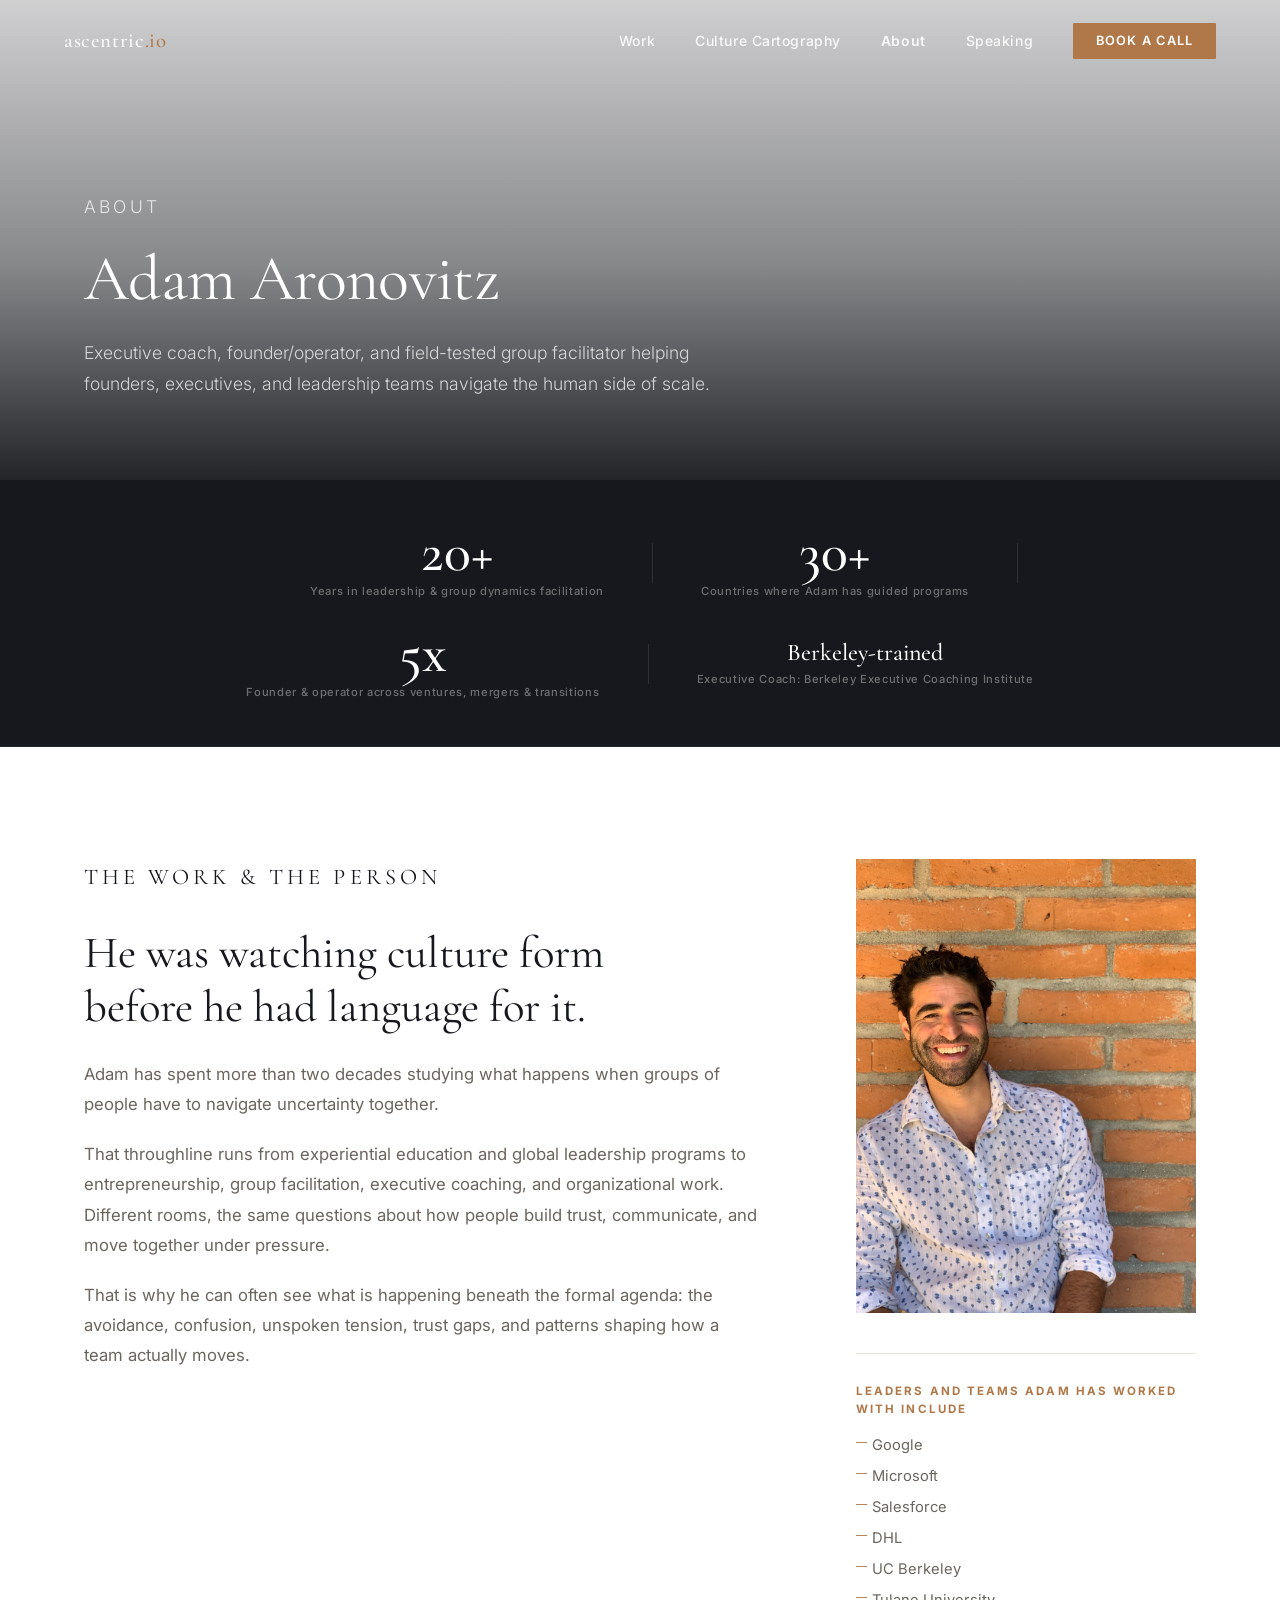
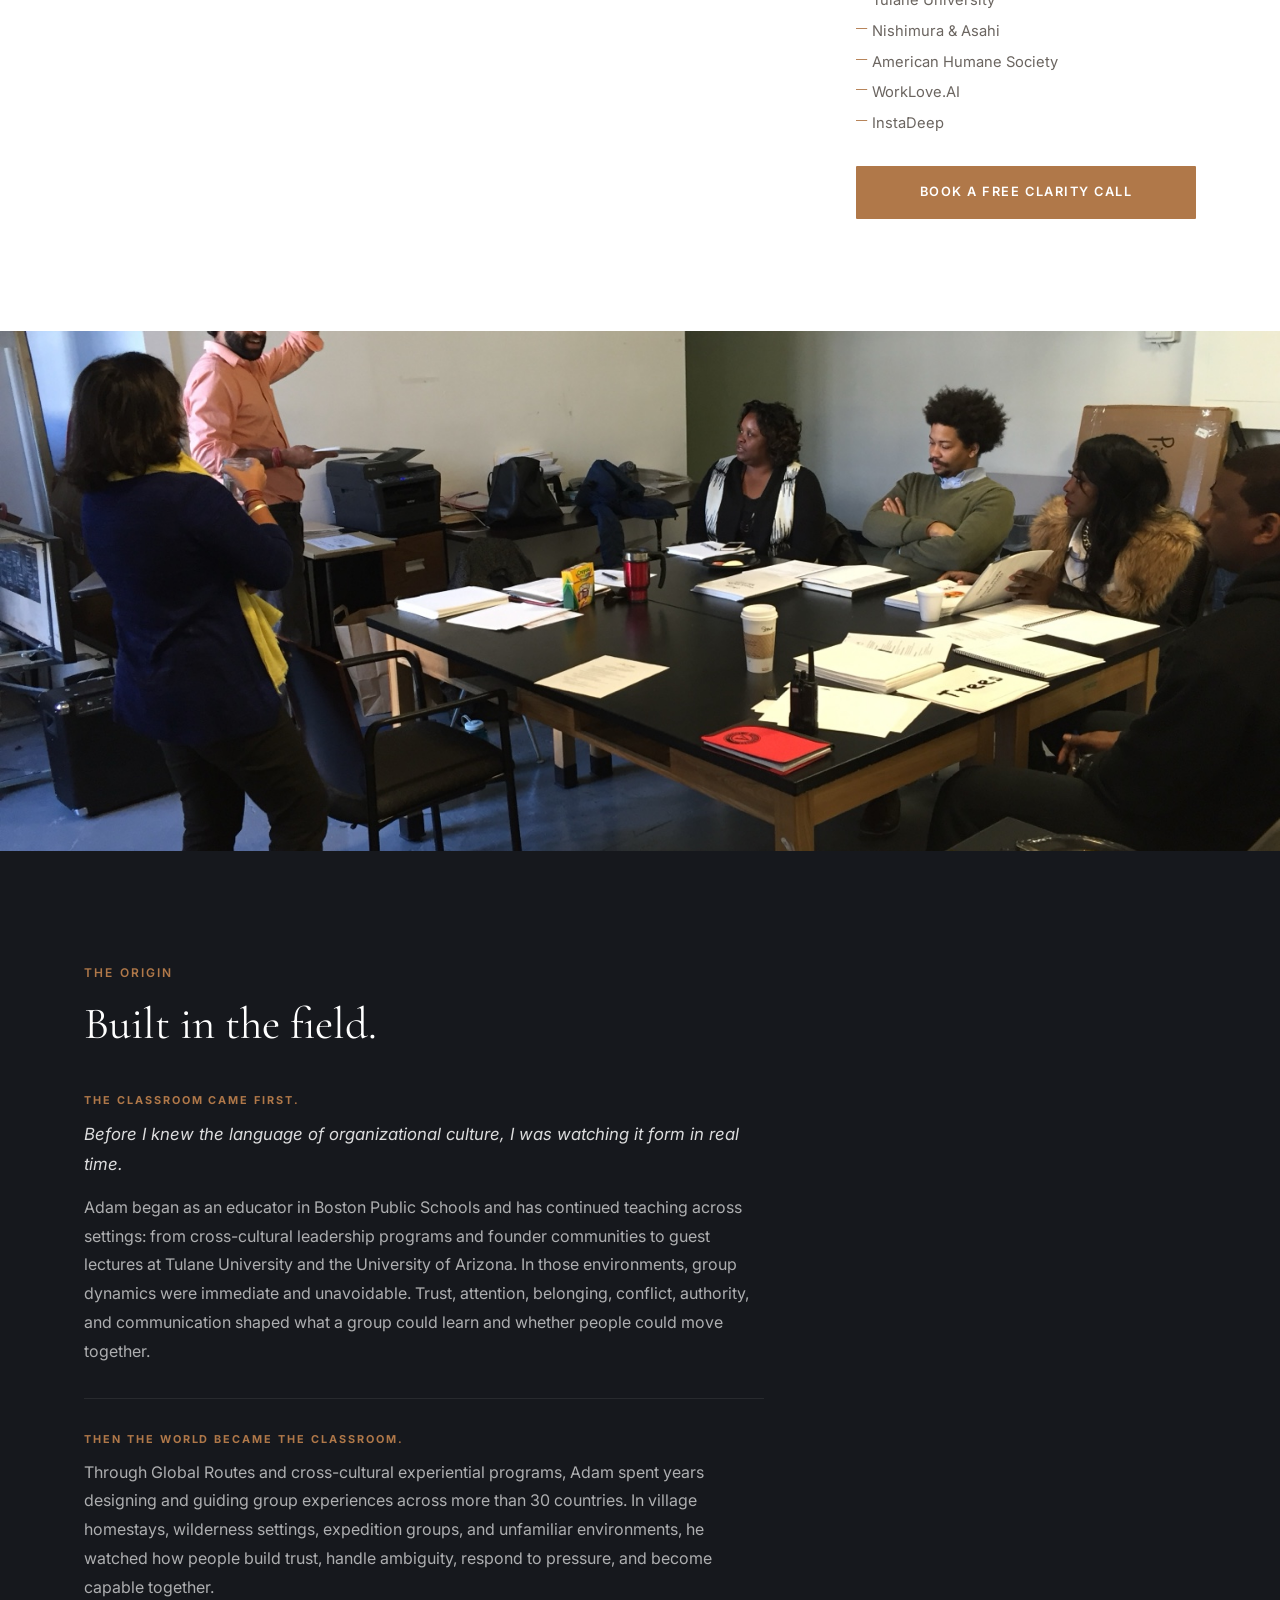
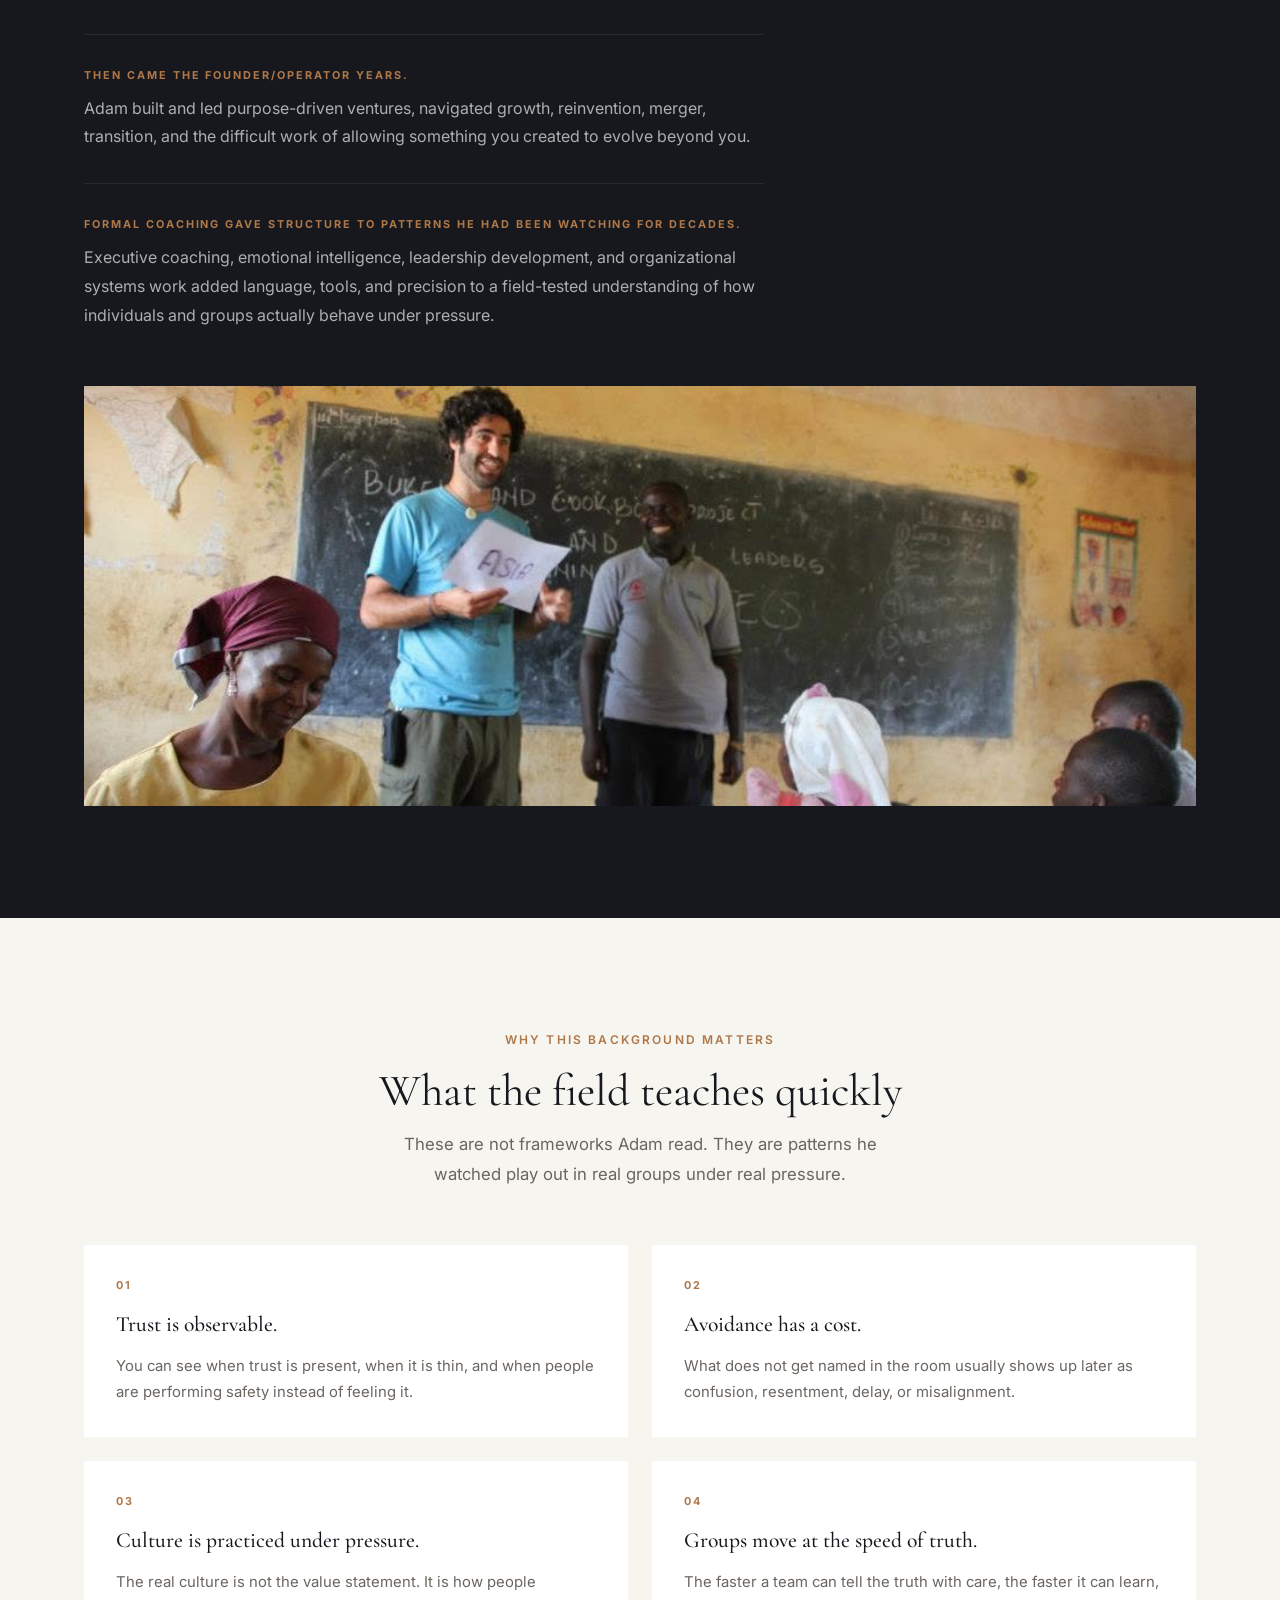
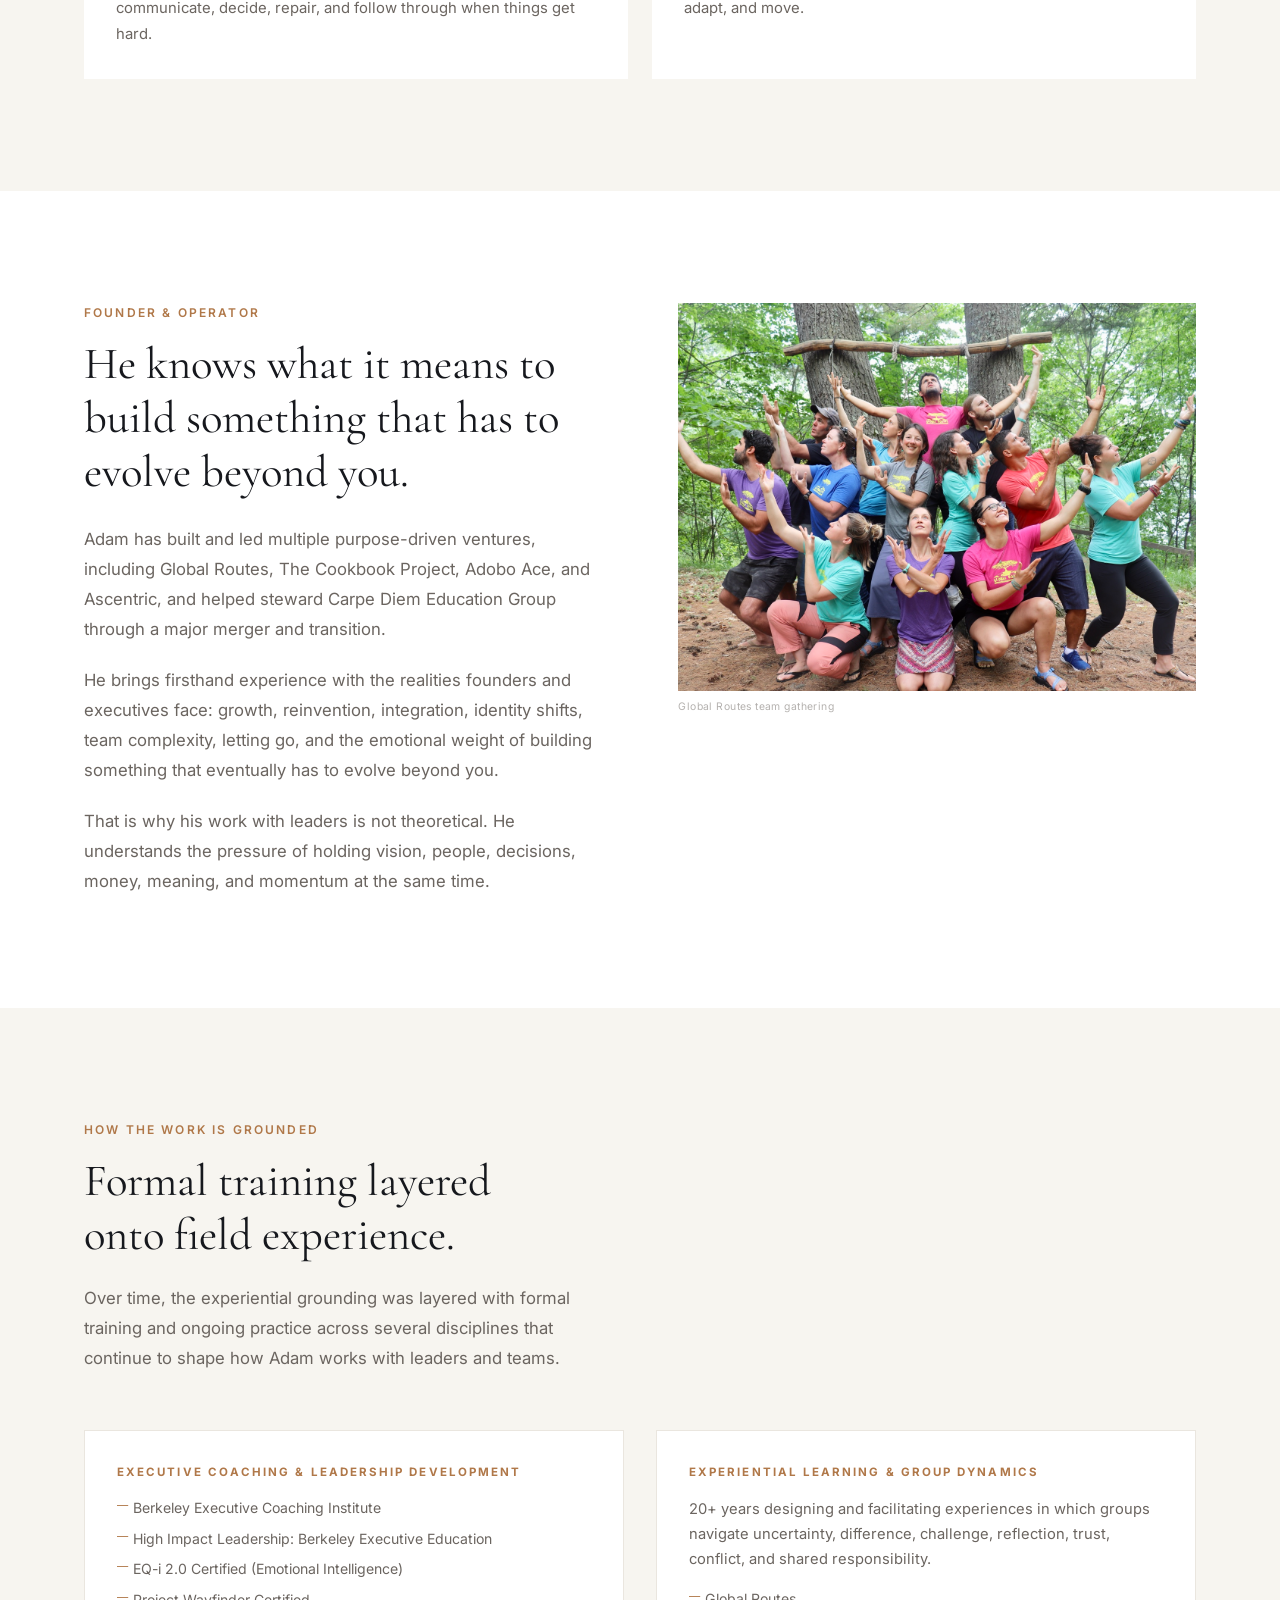
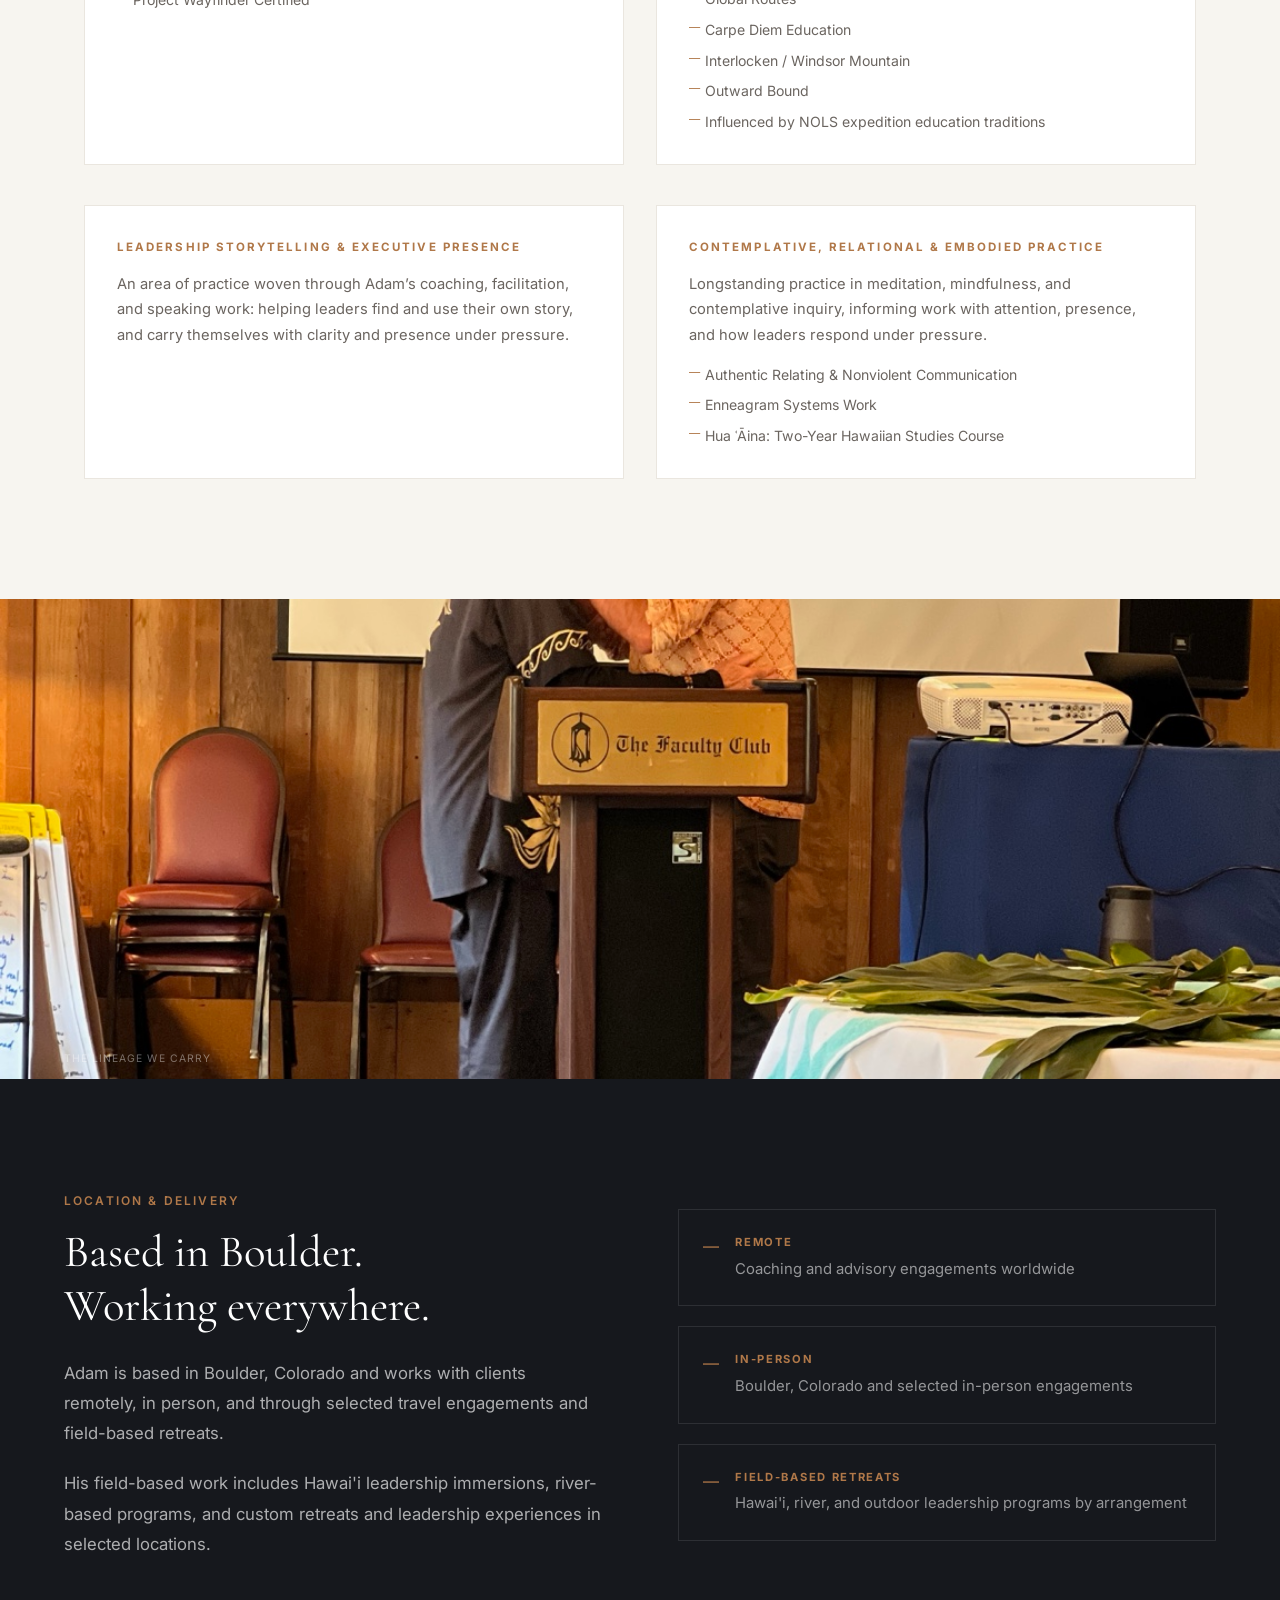
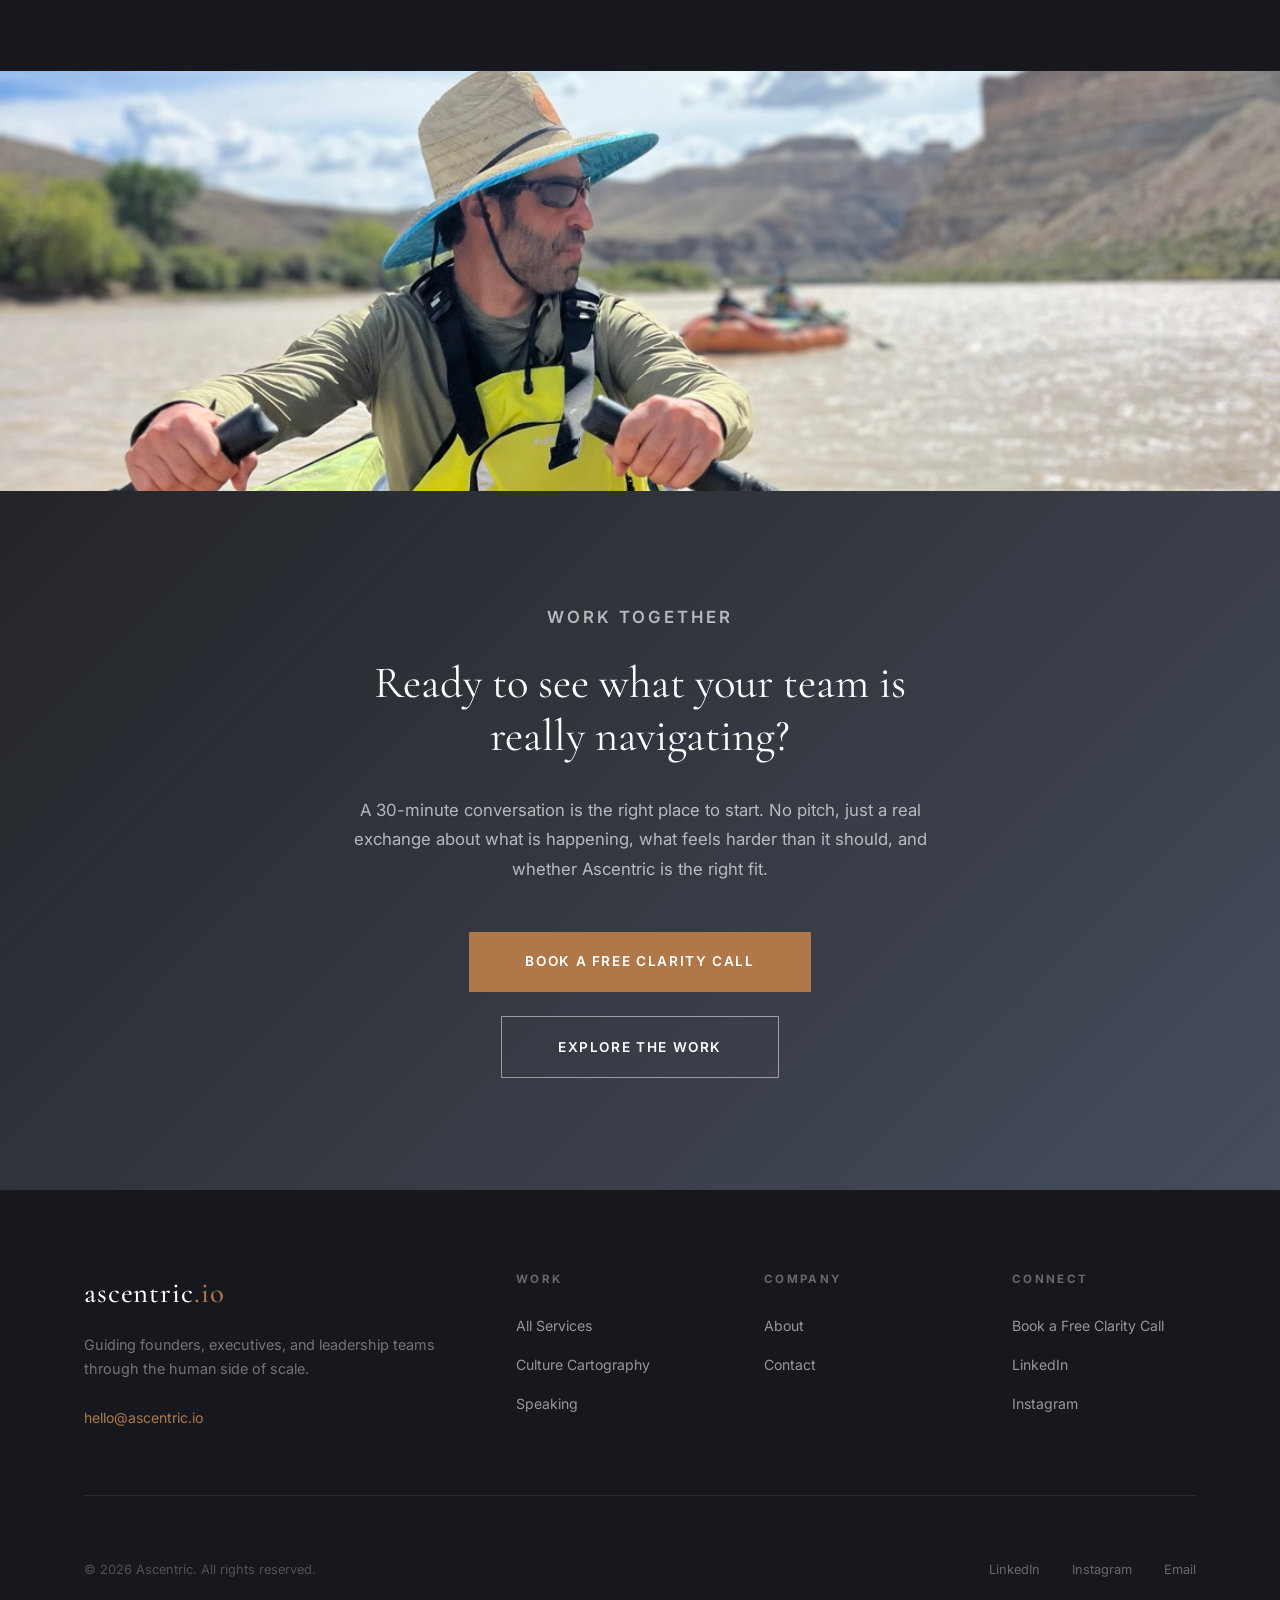
==== about.html @ 6b03cdb8 "About-page box rename + site-wide mobile overflow fix (final pass) about.html: renamed credentials b" ====
<!DOCTYPE html>
<html lang="en">
<head>
  <meta charset="UTF-8" />
  <meta name="viewport" content="width=device-width, initial-scale=1.0" />
  <meta name="description" content="Adam Aronovitz, executive coach, founder/operator, and field-tested group facilitator with 20+ years helping founders, executives, and leadership teams navigate the human side of scale." />
  <title>About Adam Aronovitz | Ascentric</title>
  <link rel="stylesheet" href="css/styles.css" />
  <link rel="preconnect" href="https://fonts.googleapis.com" />
  <link rel="preconnect" href="https://fonts.gstatic.com" crossorigin />
</head>
<body>

  <!-- NAVIGATION -->
  <nav class="nav" role="navigation">
    <a href="index.html" class="nav__logo">ascentric<span class="logo-dot-io">.io</span></a>
    <ul class="nav__links">
      <li><a href="services.html">Work</a></li>
      <li><a href="culture-cartography.html">Culture Cartography</a></li>
      <li><a href="about.html">About</a></li>
      <li><a href="speaking.html">Speaking</a></li>
      <li><a href="https://tidycal.com/ascentric" target="_blank" rel="noopener" class="nav__cta">Book a Call</a></li>
    </ul>
    <button class="nav__toggle" aria-label="Open menu"><span></span><span></span><span></span></button>
  </nav>
  <div class="nav__mobile">
    <a href="services.html">Work</a>
    <a href="culture-cartography.html">Culture Cartography</a>
    <a href="about.html">About</a>
    <a href="speaking.html">Speaking</a>
    <a href="contact.html">Contact</a>
    <a href="https://tidycal.com/ascentric" target="_blank" rel="noopener" class="nav__mobile-cta">Book a Call</a>
  </div>

  <!-- EDITABLE: About Hero -->
  <div class="page-hero">
    <div class="page-hero__bg" style="background-image: url('https://images.unsplash.com/photo-1506905925346-21bda4d32df4?w=1600&q=80');"></div>
    <div class="page-hero__inner">
      <p class="eyebrow">About</p>
      <h1 class="display-lg">Adam Aronovitz</h1>
      <p>Executive coach, founder/operator, and field-tested group facilitator helping founders, executives, and leadership teams navigate the human side of scale.</p>
    </div>
  </div>

  <!-- EDITABLE: Proof Row -->
  <div class="trust-strip">
    <div class="trust-strip__inner">
      <div class="trust-item">
        <span class="trust-item__num" style="font-size: 3.5rem; line-height: 1;">20+</span>
        <span class="trust-item__label">Years in leadership &amp; group dynamics facilitation</span>
      </div>
      <div class="trust-divider"></div>
      <div class="trust-item">
        <span class="trust-item__num" style="font-size: 3.5rem; line-height: 1;">30+</span>
        <span class="trust-item__label">Countries where Adam has guided programs</span>
      </div>
      <div class="trust-divider"></div>
      <div class="trust-item">
        <span class="trust-item__num" style="font-size: 3.5rem; line-height: 1;">5x</span>
        <span class="trust-item__label">Founder &amp; operator across ventures, mergers &amp; transitions</span>
      </div>
      <div class="trust-divider"></div>
      <div class="trust-item">
        <span class="trust-item__num">Berkeley-trained</span>
        <span class="trust-item__label">Executive Coach: Berkeley Executive Coaching Institute</span>
      </div>
    </div>
  </div>

  <!-- EDITABLE: Intro / Thesis -->
  <div class="about-story">
    <div class="about-story__inner">
      <div class="about-story__text">
        <p class="eyebrow reveal">The Work &amp; The Person</p>
        <h2 class="display-md reveal reveal-delay-1" style="color: var(--dark); margin: 1rem 0 1.5rem;">
          He was watching culture form<br>before he had language for it.
        </h2>
        <p class="reveal reveal-delay-2" style="font-size: 1.05rem; line-height: 1.8; color: var(--text-muted); margin-bottom: 1.25rem;">
          Adam has spent more than two decades studying what happens when groups of people have to navigate uncertainty together.
        </p>
        <p class="reveal reveal-delay-2" style="font-size: 1.05rem; line-height: 1.8; color: var(--text-muted); margin-bottom: 1.25rem;">
          That throughline runs from experiential education and global leadership programs to entrepreneurship, group facilitation, executive coaching, and organizational work. Different rooms, the same questions about how people build trust, communicate, and move together under pressure.
        </p>
        <p class="reveal reveal-delay-3" style="font-size: 1.05rem; line-height: 1.8; color: var(--text-muted);">
          That is why he can often see what is happening beneath the formal agenda: the avoidance,
          confusion, unspoken tension, trust gaps, and patterns shaping how a team actually moves.
        </p>
      </div>

      <div class="about-sidebar">
        <!-- EDITABLE: About Portrait -->
        <img
          src="ascentric_about_photo_shortlist_UPDATED/01-adam-portrait-brick.jpeg"
          alt="Adam Aronovitz smiling against a brick wall."
          class="about-sidebar__photo"
          style="object-position: center top;"
          width="600"
        />

        <!-- EDITABLE: Client Experience -->
        <div class="about-credentials">
          <h4>Leaders and teams Adam has worked with include</h4>
          <ul style="display: flex; flex-direction: column; gap: 0.55rem;">
            <li style="font-size: 0.92rem;">Google</li>
            <li style="font-size: 0.92rem;">Microsoft</li>
            <li style="font-size: 0.92rem;">Salesforce</li>
            <li style="font-size: 0.92rem;">DHL</li>
            <li style="font-size: 0.92rem;">UC Berkeley</li>
            <li style="font-size: 0.92rem;">Tulane University</li>
            <li style="font-size: 0.92rem;">Nishimura &amp; Asahi</li>
            <li style="font-size: 0.92rem;">American Humane Society</li>
            <li style="font-size: 0.92rem;">WorkLove.AI</li>
            <li style="font-size: 0.92rem;">InstaDeep</li>
          </ul>
        </div>

        <div style="margin-top: 2rem;">
          <a href="https://tidycal.com/ascentric" target="_blank" rel="noopener" class="btn btn--primary" style="width: 100%; justify-content: center;">
            Book a Free Clarity Call
          </a>
        </div>
      </div>
    </div>
  </div>

  <!-- EDITABLE: Adult Facilitation Proof -->
  <div style="line-height: 0;">
    <img
      src="ascentric_about_photo_shortlist_UPDATED/02-adam-facilitating-adults.jpeg"
      alt="Adam Aronovitz facilitating a group of adults in a workshop."
      style="width: 100%; max-height: 520px; object-fit: cover; object-position: center center; display: block;"
      loading="lazy"
      width="1600"
      height="900"
    />
  </div>

  <!-- EDITABLE: Built in the Field Story -->
  <div style="background: var(--dark);">
    <div class="section">
      <div style="max-width: var(--container); margin: 0 auto;">
        <div style="max-width: 680px; margin-bottom: 3.5rem;">
          <p class="eyebrow reveal" style="color: var(--amber);">The Origin</p>
          <h2 class="display-md reveal reveal-delay-1" style="color: var(--white); margin: 1rem 0 2.5rem;">
            Built in the field.
          </h2>

          <div style="display: flex; flex-direction: column; gap: 0;">
            <div class="reveal reveal-delay-1" style="padding-bottom: clamp(1.5rem, 4vw, 2rem); margin-bottom: clamp(1.5rem, 4vw, 2rem); border-bottom: 1px solid rgba(255,255,255,0.08);">
              <p style="font-size: 0.68rem; font-weight: 700; letter-spacing: 0.18em; text-transform: uppercase; color: var(--amber); margin-bottom: 0.6rem;">The classroom came first.</p>
              <p style="font-size: 1.05rem; font-style: italic; line-height: 1.8; color: rgba(255,255,255,0.85); margin-bottom: 0.85rem;">Before I knew the language of organizational culture, I was watching it form in real time.</p>
              <p style="font-size: 1rem; line-height: 1.8; color: rgba(255,255,255,0.65);">Adam began as an educator in Boston Public Schools and has continued teaching across settings: from cross-cultural leadership programs and founder communities to guest lectures at Tulane University and the University of Arizona. In those environments, group dynamics were immediate and unavoidable. Trust, attention, belonging, conflict, authority, and communication shaped what a group could learn and whether people could move together.</p>
            </div>
            <div class="reveal reveal-delay-2" style="padding-bottom: clamp(1.5rem, 4vw, 2rem); margin-bottom: clamp(1.5rem, 4vw, 2rem); border-bottom: 1px solid rgba(255,255,255,0.08);">
              <p style="font-size: 0.68rem; font-weight: 700; letter-spacing: 0.18em; text-transform: uppercase; color: var(--amber); margin-bottom: 0.6rem;">Then the world became the classroom.</p>
              <p style="font-size: 1rem; line-height: 1.8; color: rgba(255,255,255,0.65);">Through Global Routes and cross-cultural experiential programs, Adam spent years designing and guiding group experiences across more than 30 countries. In village homestays, wilderness settings, expedition groups, and unfamiliar environments, he watched how people build trust, handle ambiguity, respond to pressure, and become capable together.</p>
            </div>
            <div class="reveal reveal-delay-3" style="padding-bottom: clamp(1.5rem, 4vw, 2rem); margin-bottom: clamp(1.5rem, 4vw, 2rem); border-bottom: 1px solid rgba(255,255,255,0.08);">
              <p style="font-size: 0.68rem; font-weight: 700; letter-spacing: 0.18em; text-transform: uppercase; color: var(--amber); margin-bottom: 0.6rem;">Then came the founder/operator years.</p>
              <p style="font-size: 1rem; line-height: 1.8; color: rgba(255,255,255,0.65);">Adam built and led purpose-driven ventures, navigated growth, reinvention, merger, transition, and the difficult work of allowing something you created to evolve beyond you.</p>
            </div>
            <div class="reveal reveal-delay-4">
              <p style="font-size: 0.68rem; font-weight: 700; letter-spacing: 0.18em; text-transform: uppercase; color: var(--amber); margin-bottom: 0.6rem;">Formal coaching gave structure to patterns he had been watching for decades.</p>
              <p style="font-size: 1rem; line-height: 1.8; color: rgba(255,255,255,0.65);">Executive coaching, emotional intelligence, leadership development, and organizational systems work added language, tools, and precision to a field-tested understanding of how individuals and groups actually behave under pressure.</p>
            </div>
          </div>
        </div>

        <!-- EDITABLE: Cross-Cultural Teaching Image -->
        <div class="reveal reveal-delay-2" style="overflow: hidden; line-height: 0;">
          <img
            src="ascentric_about_photo_shortlist_UPDATED/03-adam-teaching-cross-cultural.jpeg"
            alt="Adam Aronovitz facilitating a cross-cultural learning session in a classroom."
            style="width: 100%; max-height: 420px; object-fit: cover; object-position: center center; display: block;"
            loading="lazy"
            width="1200"
            height="800"
          />
        </div>
      </div>
    </div>
  </div>

  <!-- EDITABLE: Field Lessons -->
  <div style="background: var(--cream);">
    <div class="section">
      <div style="max-width: var(--container); margin: 0 auto;">
        <div style="text-align: center; margin-bottom: 3.5rem;">
          <p class="eyebrow reveal">Why This Background Matters</p>
          <h2 class="display-md reveal reveal-delay-1" style="color: var(--dark); margin-top: 1rem;">What the field teaches quickly</h2>
          <p class="reveal reveal-delay-2" style="font-size: 1.05rem; color: var(--text-muted); margin-top: 0.75rem; max-width: 520px; margin-left: auto; margin-right: auto; line-height: 1.75;">
            These are not frameworks Adam read. They are patterns he watched play out in real groups under real pressure.
          </p>
        </div>
        <div class="two-col-grid" style="gap: 1.5rem;">
          <div class="reveal" style="background: var(--white); padding: 2rem;">
            <p style="font-size: 0.68rem; font-weight: 700; letter-spacing: 0.18em; text-transform: uppercase; color: var(--amber); margin-bottom: 0.75rem;">01</p>
            <h3 style="font-family: var(--font-display); font-size: 1.35rem; color: var(--dark); margin-bottom: 0.75rem; font-weight: 500;">Trust is observable.</h3>
            <p style="font-size: 0.93rem; color: var(--text-muted); line-height: 1.75;">You can see when trust is present, when it is thin, and when people are performing safety instead of feeling it.</p>
          </div>
          <div class="reveal reveal-delay-1" style="background: var(--white); padding: 2rem;">
            <p style="font-size: 0.68rem; font-weight: 700; letter-spacing: 0.18em; text-transform: uppercase; color: var(--amber); margin-bottom: 0.75rem;">02</p>
            <h3 style="font-family: var(--font-display); font-size: 1.35rem; color: var(--dark); margin-bottom: 0.75rem; font-weight: 500;">Avoidance has a cost.</h3>
            <p style="font-size: 0.93rem; color: var(--text-muted); line-height: 1.75;">What does not get named in the room usually shows up later as confusion, resentment, delay, or misalignment.</p>
          </div>
          <div class="reveal reveal-delay-2" style="background: var(--white); padding: 2rem;">
            <p style="font-size: 0.68rem; font-weight: 700; letter-spacing: 0.18em; text-transform: uppercase; color: var(--amber); margin-bottom: 0.75rem;">03</p>
            <h3 style="font-family: var(--font-display); font-size: 1.35rem; color: var(--dark); margin-bottom: 0.75rem; font-weight: 500;">Culture is practiced under pressure.</h3>
            <p style="font-size: 0.93rem; color: var(--text-muted); line-height: 1.75;">The real culture is not the value statement. It is how people communicate, decide, repair, and follow through when things get hard.</p>
          </div>
          <div class="reveal reveal-delay-3" style="background: var(--white); padding: 2rem;">
            <p style="font-size: 0.68rem; font-weight: 700; letter-spacing: 0.18em; text-transform: uppercase; color: var(--amber); margin-bottom: 0.75rem;">04</p>
            <h3 style="font-family: var(--font-display); font-size: 1.35rem; color: var(--dark); margin-bottom: 0.75rem; font-weight: 500;">Groups move at the speed of truth.</h3>
            <p style="font-size: 0.93rem; color: var(--text-muted); line-height: 1.75;">The faster a team can tell the truth with care, the faster it can learn, adapt, and move.</p>
          </div>
        </div>
      </div>
    </div>
  </div>

  <!-- EDITABLE: Founder Operator -->
  <div style="background: var(--white);">
    <div class="section">
      <div class="two-col-grid" style="max-width: var(--container); margin: 0 auto; gap: clamp(2.5rem, 6vw, 5rem); align-items: start;">
        <div>
          <p class="eyebrow reveal">Founder &amp; Operator</p>
          <h2 class="display-md reveal reveal-delay-1" style="color: var(--dark); margin: 1rem 0 1.5rem;">He knows what it means to build something that has to evolve beyond you.</h2>
          <p class="reveal reveal-delay-2" style="font-size: 1.05rem; line-height: 1.8; color: var(--text-muted); margin-bottom: 1.25rem;">
            Adam has built and led multiple purpose-driven ventures, including Global Routes,
            The Cookbook Project, Adobo Ace, and Ascentric, and helped steward Carpe Diem
            Education Group through a major merger and transition.
          </p>
          <p class="reveal reveal-delay-2" style="font-size: 1.05rem; line-height: 1.8; color: var(--text-muted); margin-bottom: 1.25rem;">
            He brings firsthand experience with the realities founders and executives face:
            growth, reinvention, integration, identity shifts, team complexity, letting go,
            and the emotional weight of building something that eventually has to evolve
            beyond you.
          </p>
          <p class="reveal reveal-delay-3" style="font-size: 1.05rem; line-height: 1.8; color: var(--text-muted);">
            That is why his work with leaders is not theoretical. He understands the pressure
            of holding vision, people, decisions, money, meaning, and momentum at the same time.
          </p>
        </div>
        <!-- EDITABLE: Founder Operator Team Culture -->
        <div class="reveal reveal-delay-2">
          <img
            src="ascentric_about_photo_shortlist_UPDATED/04-global-routes-team-culture.jpeg"
            alt="Adam Aronovitz with a Global Routes team during a playful team gathering outdoors."
            style="width: 100%; aspect-ratio: 4/3; object-fit: cover; object-position: center 30%; display: block;"
            loading="lazy"
            width="800"
            height="600"
          />
          <p style="font-size: 0.65rem; color: var(--text-muted); margin-top: 0.5rem; letter-spacing: 0.04em; opacity: 0.5;">Global Routes team gathering</p>
        </div>
      </div>
    </div>
  </div>

  <!-- EDITABLE: Formal Training -->
  <!-- Heading: Formal training layered onto field experience. -->
  <div style="background: var(--cream);">
    <div class="section">
      <div style="max-width: var(--container); margin: 0 auto;">
        <div style="max-width: 540px; margin-bottom: 3.5rem;">
          <p class="eyebrow reveal">How the Work is Grounded</p>
          <h2 class="display-md reveal reveal-delay-1" style="color: var(--dark); margin-top: 1rem;">Formal training layered<br>onto field experience.</h2>
          <p class="reveal reveal-delay-2" style="font-size: 1.05rem; line-height: 1.8; color: var(--text-muted); margin-top: 1.25rem;">
            Over time, the experiential grounding was layered with formal training and ongoing
            practice across several disciplines that continue to shape how Adam works with
            leaders and teams.
          </p>
        </div>
        <div class="reveal reveal-delay-1 two-col-grid" style="gap: 2rem;">
          <div class="about-credentials" style="border: 1px solid var(--stone); padding: 2rem; background: var(--white);">
            <h4>Executive Coaching &amp; Leadership Development</h4>
            <ul>
              <li>Berkeley Executive Coaching Institute</li>
              <li>High Impact Leadership: Berkeley Executive Education</li>
              <li>EQ-i 2.0 Certified (Emotional Intelligence)</li>
              <li>Project Wayfinder Certified</li>
            </ul>
          </div>
          <div class="about-credentials" style="border: 1px solid var(--stone); padding: 2rem; background: var(--white);">
            <h4>Experiential Learning &amp; Group Dynamics</h4>
            <p style="font-size: 0.92rem; color: var(--text-muted); line-height: 1.7; margin-bottom: 1rem;">
              20+ years designing and facilitating experiences in which groups navigate
              uncertainty, difference, challenge, reflection, trust, conflict, and shared
              responsibility.
            </p>
            <ul>
              <li>Global Routes</li>
              <li>Carpe Diem Education</li>
              <li>Interlocken / Windsor Mountain</li>
              <li>Outward Bound</li>
              <li>Influenced by NOLS expedition education traditions</li>
            </ul>
          </div>
        </div>
        <div class="reveal reveal-delay-2 two-col-grid" style="margin-top: 2rem; gap: 2rem;">
          <div class="about-credentials" style="border: 1px solid var(--stone); padding: 2rem; background: var(--white);">
            <h4>Leadership Storytelling &amp; Executive Presence</h4>
            <p style="font-size: 0.92rem; color: var(--text-muted); line-height: 1.7; margin: 0;">
              An area of practice woven through Adam&rsquo;s coaching, facilitation, and speaking
              work: helping leaders find and use their own story, and carry themselves with
              clarity and presence under pressure.
            </p>
          </div>
          <div class="about-credentials" style="border: 1px solid var(--stone); padding: 2rem; background: var(--white);">
            <h4>Contemplative, Relational &amp; Embodied Practice</h4>
            <p style="font-size: 0.92rem; color: var(--text-muted); line-height: 1.7; margin-bottom: 1rem;">
              Longstanding practice in meditation, mindfulness, and contemplative inquiry,
              informing work with attention, presence, and how leaders respond under pressure.
            </p>
            <ul>
              <li>Authentic Relating &amp; Nonviolent Communication</li>
              <li>Enneagram Systems Work</li>
              <li>Hua &#x02BF;&#x0100;ina: Two-Year Hawaiian Studies Course</li>
            </ul>
          </div>
        </div>
      </div>
    </div>
  </div>

  <!-- EDITABLE: Lineage Image -->
  <div style="position: relative; overflow: hidden; line-height: 0;">
    <img
      src="ascentric_about_photo_shortlist_UPDATED/06-lineage-we-carry.jpeg"
      alt="Adam Aronovitz sharing a close moment during The Lineage We Carry workshop."
      style="width: 100%; max-height: 480px; object-fit: cover; object-position: center center; display: block;"
      loading="lazy"
      width="1600"
      height="900"
    />
    <div style="position: absolute; bottom: 1.25rem; left: 0; right: 0; padding: 0 var(--section-h);">
      <p style="font-size: 0.65rem; color: rgba(255,255,255,0.4); letter-spacing: 0.1em; text-transform: uppercase;">The Lineage We Carry</p>
    </div>
  </div>

  <!-- EDITABLE: Location and Delivery -->
  <div style="background: var(--dark); padding: var(--section-v) var(--section-h);">
    <div class="two-col-grid" style="max-width: var(--container); margin: 0 auto; gap: clamp(2.5rem, 6vw, 5rem); align-items: center;">
      <div>
        <p class="eyebrow reveal" style="color: var(--amber);">Location &amp; Delivery</p>
        <h2 class="display-md reveal reveal-delay-1" style="color: var(--white); margin: 1rem 0 1.5rem;">Based in Boulder.<br>Working everywhere.</h2>
        <p class="reveal reveal-delay-2" style="font-size: 1.05rem; line-height: 1.8; color: rgba(255,255,255,0.65); margin-bottom: 1.25rem;">
          Adam is based in Boulder, Colorado and works with clients remotely, in person,
          and through selected travel engagements and field-based retreats.
        </p>
        <p class="reveal reveal-delay-3" style="font-size: 1.05rem; line-height: 1.8; color: rgba(255,255,255,0.65);">
          His field-based work includes Hawai'i leadership immersions, river-based programs,
          and custom retreats and leadership experiences in selected locations.
        </p>
      </div>
      <div class="reveal reveal-delay-2" style="display: flex; flex-direction: column; gap: 1.25rem;">
        <div style="padding: 1.5rem; border: 1px solid rgba(255,255,255,0.1); display: flex; gap: 1rem; align-items: flex-start;">
          <span style="color: var(--amber); flex-shrink: 0;">—</span>
          <div>
            <p style="font-size: 0.7rem; font-weight: 700; letter-spacing: 0.15em; text-transform: uppercase; color: var(--amber); margin-bottom: 0.3rem;">Remote</p>
            <p style="font-size: 0.93rem; color: rgba(255,255,255,0.55); line-height: 1.65;">Coaching and advisory engagements worldwide</p>
          </div>
        </div>
        <div style="padding: 1.5rem; border: 1px solid rgba(255,255,255,0.1); display: flex; gap: 1rem; align-items: flex-start;">
          <span style="color: var(--amber); flex-shrink: 0;">—</span>
          <div>
            <p style="font-size: 0.7rem; font-weight: 700; letter-spacing: 0.15em; text-transform: uppercase; color: var(--amber); margin-bottom: 0.3rem;">In-Person</p>
            <p style="font-size: 0.93rem; color: rgba(255,255,255,0.55); line-height: 1.65;">Boulder, Colorado and selected in-person engagements</p>
          </div>
        </div>
        <div style="padding: 1.5rem; border: 1px solid rgba(255,255,255,0.1); display: flex; gap: 1rem; align-items: flex-start;">
          <span style="color: var(--amber); flex-shrink: 0;">—</span>
          <div>
            <p style="font-size: 0.7rem; font-weight: 700; letter-spacing: 0.15em; text-transform: uppercase; color: var(--amber); margin-bottom: 0.3rem;">Field-Based Retreats</p>
            <p style="font-size: 0.93rem; color: rgba(255,255,255,0.55); line-height: 1.65;">Hawai'i, river, and outdoor leadership programs by arrangement</p>
          </div>
        </div>
      </div>
    </div>
  </div>

  <!-- EDITABLE: River Field Image -->
  <div style="overflow: hidden; line-height: 0;">
    <img
      src="ascentric_about_photo_shortlist_UPDATED/07-adam-river-field.jpeg"
      alt="Adam Aronovitz rowing a raft through a river canyon with another raft in the distance."
      style="width: 100%; max-height: 420px; object-fit: cover; object-position: center 40%; display: block;"
      loading="lazy"
      width="1600"
      height="900"
    />
  </div>

  <!-- EDITABLE: Final CTA -->
  <div class="cta-section">
    <div class="cta-section__bg"></div>
    <div class="cta-section__overlay"></div>
    <div class="cta-section__inner">
      <p class="eyebrow reveal">Work Together</p>
      <h2 class="display-md reveal reveal-delay-1">Ready to see what your team is really navigating?</h2>
      <p class="reveal reveal-delay-2">
        A 30-minute conversation is the right place to start. No pitch, just a real exchange
        about what is happening, what feels harder than it should, and whether Ascentric is the right fit.
      </p>
      <div class="cta-section__actions reveal reveal-delay-3">
        <a href="https://tidycal.com/ascentric" target="_blank" rel="noopener" class="btn btn--primary btn--lg">Book a Free Clarity Call</a>
        <a href="services.html" class="btn btn--outline btn--lg">Explore the Work</a>
      </div>
    </div>
  </div>

  <!-- FOOTER -->
  <footer class="footer">
    <div class="footer__inner">
      <div class="footer__top">
        <div>
          <div class="footer__brand-name">ascentric<span class="logo-dot-io">.io</span></div>
          <p class="footer__brand-desc">Guiding founders, executives, and leadership teams through the human side of scale.</p>
          <a href="mailto:hello@ascentric.io" class="footer__email">hello@ascentric.io</a>
        </div>
        <div class="footer__col">
          <p class="footer__col-title">Work</p>
          <ul>
            <li><a href="services.html">All Services</a></li>
            <li><a href="culture-cartography.html">Culture Cartography</a></li>
            <li><a href="speaking.html">Speaking</a></li>
          </ul>
        </div>
        <div class="footer__col">
          <p class="footer__col-title">Company</p>
          <ul>
            <li><a href="about.html">About</a></li>
            <li><a href="contact.html">Contact</a></li>
          </ul>
        </div>
        <div class="footer__col">
          <p class="footer__col-title">Connect</p>
          <ul>
            <li><a href="https://tidycal.com/ascentric" target="_blank" rel="noopener">Book a Free Clarity Call</a></li>
            <li><a href="https://linkedin.com/in/adamaronovitz" target="_blank" rel="noopener">LinkedIn</a></li>
            <li><a href="https://instagram.com/ascentric.io" target="_blank" rel="noopener">Instagram</a></li>
          </ul>
        </div>
      </div>
      <div class="footer__bottom">
        <p class="footer__copy">&copy; 2026 Ascentric. All rights reserved.</p>
        <div class="footer__social">
          <a href="https://linkedin.com/in/adamaronovitz" target="_blank" rel="noopener">LinkedIn</a>
          <a href="https://instagram.com/ascentric.io" target="_blank" rel="noopener">Instagram</a>
          <a href="mailto:hello@ascentric.io">Email</a>
        </div>
      </div>
    </div>
  </footer>

  <script src="js/main.js"></script>
</body>
</html>
---- css/styles.css ----
/* ============================================================
   ASCENTRIC V3 — Design System
   Leadership & Team Performance
   ============================================================ */

@import url('https://fonts.googleapis.com/css2?family=Cormorant+Garamond:ital,wght@0,300;0,400;0,500;0,600;1,300;1,400;1,500&family=Inter:wght@300;400;500;600&family=Syne:wght@400;500;600;700;800&display=swap');

/* ============================================================
   CUSTOM PROPERTIES
   ============================================================ */

:root {
  --dark:         #16181D;
  --slate:        #2C3444;
  --cream:        #F7F5F0;
  --stone:        #EAE6DF;
  --amber:        #B07849;
  --amber-hover:  #96653D;
  --text:         #1E1E20;
  --text-muted:   #6B6560;
  --white:        #FFFFFF;
  --border:       rgba(0, 0, 0, 0.08);

  --font-display: 'Cormorant Garamond', Georgia, 'Times New Roman', serif;
  --font-body:    'Inter', -apple-system, BlinkMacSystemFont, sans-serif;
  --font-logo:    'Cormorant Garamond', Georgia, 'Times New Roman', serif;

  --container:    1240px;
  --section-v:    7rem;
  --section-h:    5%;

  --ease:         cubic-bezier(0.25, 0.1, 0.25, 1);
  --ease-out:     cubic-bezier(0, 0, 0.2, 1);
}

/* ============================================================
   RESET & BASE
   ============================================================ */

*, *::before, *::after {
  box-sizing: border-box;
  margin: 0;
  padding: 0;
}

html {
  scroll-behavior: smooth;
  -webkit-text-size-adjust: 100%;
}

body {
  font-family: var(--font-body);
  font-size: 1rem;
  line-height: 1.6;
  color: var(--text);
  background: var(--white);
  overflow-x: hidden;
  -webkit-font-smoothing: antialiased;
  -moz-osx-font-smoothing: grayscale;
}

img {
  max-width: 100%;
  height: auto;
  display: block;
}

a {
  color: inherit;
  text-decoration: none;
}

ul {
  list-style: none;
}

/* ============================================================
   TYPOGRAPHY SCALE
   ============================================================ */

.display-xl {
  font-family: var(--font-display);
  font-size: clamp(3rem, 7vw, 6.5rem);
  font-weight: 400;
  line-height: 1.08;
  letter-spacing: -0.02em;
}

.display-lg {
  font-family: var(--font-display);
  font-size: clamp(2.4rem, 5vw, 4.5rem);
  font-weight: 400;
  line-height: 1.12;
  letter-spacing: -0.01em;
}

.display-md {
  font-family: var(--font-display);
  font-size: clamp(1.8rem, 3.5vw, 3rem);
  font-weight: 400;
  line-height: 1.2;
}

.display-sm {
  font-family: var(--font-display);
  font-size: clamp(1.4rem, 2.5vw, 2rem);
  font-weight: 400;
  line-height: 1.3;
}

.eyebrow {
  font-family: var(--font-body);
  font-size: 0.75rem;
  font-weight: 600;
  letter-spacing: 0.18em;
  text-transform: uppercase;
  color: var(--amber);
}

/* ============================================================
   LAYOUT UTILITIES
   ============================================================ */

.container {
  max-width: var(--container);
  margin: 0 auto;
  padding: 0 var(--section-h);
}

.section {
  padding: var(--section-v) var(--section-h);
  max-width: var(--container);
  margin: 0 auto;
}

/* ============================================================
   SCROLL REVEAL
   ============================================================ */

.reveal {
  opacity: 0;
  transform: translateY(28px);
  transition: opacity 0.75s var(--ease-out), transform 0.75s var(--ease-out);
}

.reveal.visible {
  opacity: 1;
  transform: translateY(0);
}

.reveal-delay-1 { transition-delay: 0.12s; }
.reveal-delay-2 { transition-delay: 0.24s; }
.reveal-delay-3 { transition-delay: 0.36s; }
.reveal-delay-4 { transition-delay: 0.48s; }

/* ============================================================
   ANIMATIONS
   ============================================================ */

@keyframes fadeUp {
  to { opacity: 1; transform: translateY(0); }
}

@keyframes scrollPulse {
  0%, 100% { opacity: 0.4; transform: scaleY(1); }
  50%       { opacity: 1;   transform: scaleY(1.2); }
}

/* ============================================================
   NAVIGATION
   ============================================================ */

.nav {
  position: fixed;
  top: 0;
  left: 0;
  right: 0;
  z-index: 1000;
  padding: 1.5rem 5%;
  display: flex;
  align-items: center;
  justify-content: space-between;
  transition: background 0.4s var(--ease), box-shadow 0.4s var(--ease);
}

.nav--scrolled {
  background: rgba(255, 255, 255, 0.97);
  backdrop-filter: blur(12px);
  -webkit-backdrop-filter: blur(12px);
  box-shadow: 0 1px 0 var(--border);
}

.nav__logo {
  font-family: var(--font-logo);
  font-size: 1.3rem;
  font-weight: 500;
  letter-spacing: 0.03em;
  text-transform: lowercase;
  color: var(--white);
  transition: color 0.3s var(--ease);
  display: flex;
  align-items: baseline;
  gap: 0;
}

.nav__logo .logo-dot-io {
  color: var(--amber);
  font-weight: 500;
}

.nav--scrolled .nav__logo {
  color: var(--dark);
}

.nav__links {
  display: flex;
  align-items: center;
  gap: 2.5rem;
}

.nav__links a {
  font-size: 0.875rem;
  font-weight: 500;
  letter-spacing: 0.04em;
  color: rgba(255, 255, 255, 0.9);
  transition: color 0.3s var(--ease), opacity 0.3s var(--ease);
}

.nav__links a:hover {
  color: var(--white);
  opacity: 1;
}

.nav--scrolled .nav__links a {
  color: var(--text-muted);
}

.nav--scrolled .nav__links a:hover {
  color: var(--dark);
}

.nav__cta {
  font-size: 0.8rem !important;
  font-weight: 600 !important;
  letter-spacing: 0.1em !important;
  text-transform: uppercase;
  background: var(--amber) !important;
  color: var(--white) !important;
  padding: 0.65rem 1.4rem !important;
  border-radius: 1px;
  transition: background 0.3s var(--ease), transform 0.2s var(--ease) !important;
}

.nav__cta:hover {
  background: var(--amber-hover) !important;
  transform: translateY(-1px);
}

.nav__toggle {
  display: none;
  flex-direction: column;
  gap: 5px;
  cursor: pointer;
  padding: 4px;
  background: none;
  border: none;
}

.nav__toggle span {
  display: block;
  width: 24px;
  height: 1.5px;
  background: var(--white);
  transition: all 0.3s var(--ease);
}

.nav--scrolled .nav__toggle span {
  background: var(--dark);
}

.nav__toggle.open span:nth-child(1) { transform: translateY(6.5px) rotate(45deg); }
.nav__toggle.open span:nth-child(2) { opacity: 0; transform: scaleX(0); }
.nav__toggle.open span:nth-child(3) { transform: translateY(-6.5px) rotate(-45deg); }

.nav__mobile {
  display: none;
  position: fixed;
  top: 0; left: 0; right: 0; bottom: 0;
  background: var(--dark);
  z-index: 999;
  flex-direction: column;
  align-items: center;
  justify-content: center;
  gap: 2.5rem;
  opacity: 0;
  pointer-events: none;
  transition: opacity 0.3s var(--ease);
}

.nav__mobile.open {
  opacity: 1;
  pointer-events: all;
}

.nav__mobile a {
  font-family: var(--font-display);
  font-size: 2.5rem;
  font-weight: 300;
  color: var(--white);
  transition: color 0.2s var(--ease);
}

.nav__mobile a:hover { color: var(--amber); }

.nav__mobile .nav__mobile-cta {
  font-family: var(--font-body);
  font-size: 0.85rem;
  font-weight: 600;
  letter-spacing: 0.1em;
  text-transform: uppercase;
  color: var(--white) !important;
  background: var(--amber);
  padding: 0.9rem 2.5rem;
  border-radius: 1px;
  margin-top: 1rem;
}

/* ============================================================
   BUTTONS
   ============================================================ */

.btn {
  display: inline-flex;
  align-items: center;
  gap: 0.5rem;
  font-family: var(--font-body);
  font-size: 0.8rem;
  font-weight: 600;
  letter-spacing: 0.12em;
  text-transform: uppercase;
  padding: 1rem 2.5rem;
  border-radius: 1px;
  transition: all 0.3s var(--ease);
  cursor: pointer;
  border: none;
}

.btn--primary {
  background: var(--amber);
  color: var(--white);
}

.btn--primary:hover {
  background: var(--amber-hover);
  transform: translateY(-2px);
  box-shadow: 0 8px 24px rgba(176, 120, 73, 0.3);
}

.btn--outline {
  background: transparent;
  color: var(--white);
  border: 1.5px solid rgba(255, 255, 255, 0.5);
}

.btn--outline:hover {
  border-color: var(--white);
  background: rgba(255, 255, 255, 0.08);
}

.btn--outline-dark {
  background: transparent;
  color: var(--dark);
  border: 1.5px solid rgba(22, 24, 29, 0.3);
}

.btn--outline-dark:hover {
  border-color: var(--dark);
  background: var(--dark);
  color: var(--white);
}

.btn--lg {
  padding: 1.2rem 3.5rem;
  font-size: 0.85rem;
}

.btn-arrow {
  display: inline-flex;
  align-items: center;
  gap: 0.5rem;
  font-size: 0.85rem;
  font-weight: 500;
  color: var(--amber);
  transition: gap 0.25s var(--ease);
}

.btn-arrow:hover { gap: 0.85rem; }
.btn-arrow::after { content: '→'; font-size: 1rem; }

/* ============================================================
   HERO
   ============================================================ */

.hero {
  position: relative;
  min-height: max(680px, 100vh);
  display: flex;
  align-items: flex-end;
  padding-top: 120px;
  overflow: hidden;
}

.hero__bg {
  position: absolute;
  inset: 0;
  background-image: url('https://images.unsplash.com/photo-1506905925346-21bda4d32df4?w=1920&q=90');
  background-size: cover;
  background-position: center 30%;
  transform: scale(1.04);
  transition: transform 8s var(--ease);
}

.hero__bg.loaded { transform: scale(1); }

.hero__overlay {
  position: absolute;
  inset: 0;
  background: linear-gradient(
    to top,
    rgba(16, 18, 22, 0.92) 0%,
    rgba(16, 18, 22, 0.45) 50%,
    rgba(16, 18, 22, 0.18) 100%
  );
}

.hero__content {
  position: relative;
  z-index: 1;
  padding: 0 5% 6rem;
  max-width: 1240px;
  margin: 0 auto;
  width: 100%;
}

.hero__eyebrow {
  font-family: var(--font-body);
  font-size: 0.72rem;
  font-weight: 600;
  letter-spacing: 0.2em;
  text-transform: uppercase;
  color: var(--amber);
  margin-bottom: 1.5rem;
  opacity: 0;
  transform: translateY(20px);
  animation: fadeUp 0.8s var(--ease-out) 0.2s forwards;
}

.hero__heading {
  font-family: var(--font-display);
  font-size: clamp(3rem, 6.5vw, 6rem);
  font-weight: 400;
  line-height: 1.06;
  letter-spacing: -0.02em;
  color: var(--white);
  max-width: 860px;
  margin-bottom: 2rem;
  opacity: 0;
  transform: translateY(24px);
  animation: fadeUp 0.9s var(--ease-out) 0.4s forwards;
}

.hero__sub {
  font-size: 1.15rem;
  font-weight: 300;
  line-height: 1.7;
  color: rgba(255, 255, 255, 0.82);
  max-width: 560px;
  margin-bottom: 2.5rem;
  opacity: 0;
  transform: translateY(20px);
  animation: fadeUp 0.9s var(--ease-out) 0.6s forwards;
}

.hero__actions {
  display: flex;
  align-items: center;
  gap: 1.5rem;
  flex-wrap: wrap;
  opacity: 0;
  transform: translateY(20px);
  animation: fadeUp 0.9s var(--ease-out) 0.8s forwards;
}

.hero__note {
  font-size: 0.82rem;
  color: rgba(255,255,255,0.38);
  margin-top: 1.25rem;
  letter-spacing: 0.02em;
  opacity: 0;
  animation: fadeUp 0.9s var(--ease-out) 1s forwards;
}

.hero__scroll {
  position: absolute;
  bottom: 2.5rem;
  right: 5%;
  z-index: 1;
  display: flex;
  flex-direction: column;
  align-items: center;
  gap: 0.5rem;
  opacity: 0;
  animation: fadeUp 1s var(--ease-out) 1.2s forwards;
}

.hero__scroll span {
  font-size: 0.65rem;
  letter-spacing: 0.2em;
  text-transform: uppercase;
  color: var(--white);
  writing-mode: vertical-rl;
  opacity: 0.6;
}

.hero__scroll-line {
  width: 1px;
  height: 50px;
  background: linear-gradient(to bottom, rgba(255,255,255,0.5), transparent);
  animation: scrollPulse 2s ease-in-out infinite;
}

/* ============================================================
   TRUST STRIP
   ============================================================ */

.trust-strip {
  background: var(--dark);
  border-bottom: 1px solid rgba(255,255,255,0.06);
}

.trust-strip__inner {
  max-width: var(--container);
  margin: 0 auto;
  padding: 2rem 5%;
  display: flex;
  align-items: center;
  justify-content: center;
  gap: 0;
  flex-wrap: wrap;
}

.trust-item {
  display: flex;
  flex-direction: column;
  align-items: center;
  text-align: center;
  padding: 0.75rem 3rem;
}

.trust-item__num {
  font-family: var(--font-display);
  font-size: 1.5rem;
  font-weight: 500;
  color: var(--white);
  line-height: 1.2;
}

.trust-item__label {
  font-size: 0.7rem;
  font-weight: 500;
  letter-spacing: 0.06em;
  color: rgba(255,255,255,0.38);
  margin-top: 0.2rem;
  text-align: center;
}

.trust-divider {
  width: 1px;
  height: 2.5rem;
  background: rgba(255,255,255,0.1);
  flex-shrink: 0;
}

/* ============================================================
   WHO THIS IS FOR
   ============================================================ */

.for-section {
  background: var(--cream);
}

.for-section__inner {
  max-width: var(--container);
  margin: 0 auto;
  padding: var(--section-v) var(--section-h);
}

.for-section__header {
  margin-bottom: 3.5rem;
}

.for-section__header .display-md {
  color: var(--dark);
  margin-top: 1rem;
  max-width: 560px;
}

.for-grid {
  display: grid;
  grid-template-columns: repeat(4, 1fr);
  gap: 1.5rem;
  margin-bottom: 3rem;
}

.for-card {
  background: var(--white);
  padding: 2.5rem 2rem;
  border-bottom: 3px solid transparent;
  transition: border-color 0.3s var(--ease), transform 0.3s var(--ease), box-shadow 0.3s var(--ease);
}

.for-card:hover {
  border-bottom-color: var(--amber);
  transform: translateY(-4px);
  box-shadow: 0 16px 48px rgba(0,0,0,0.07);
}

.for-card__tag {
  font-size: 0.68rem;
  font-weight: 700;
  letter-spacing: 0.18em;
  text-transform: uppercase;
  color: var(--amber);
  margin-bottom: 1rem;
}

.for-card h3 {
  font-family: var(--font-display);
  font-size: 1.25rem;
  font-weight: 500;
  color: var(--dark);
  line-height: 1.3;
  margin-bottom: 1rem;
}

.for-card p {
  font-size: 0.92rem;
  line-height: 1.7;
  color: var(--text-muted);
}

.for-aside {
  display: flex;
  align-items: center;
  gap: 3rem;
  border-top: 1px solid var(--stone);
  padding-top: 2.5rem;
  flex-wrap: wrap;
}

.for-aside p {
  font-family: var(--font-display);
  font-size: 1.15rem;
  font-weight: 400;
  line-height: 1.65;
  color: var(--text-muted);
  font-style: italic;
  flex: 1;
  min-width: 280px;
}

/* ============================================================
   THE "HARDER THAN IT NEEDS TO BE" SECTION
   ============================================================ */

.harder-section {
  background: var(--dark);
  color: var(--white);
}

.harder-section__inner {
  max-width: var(--container);
  margin: 0 auto;
  padding: var(--section-v) var(--section-h);
  display: grid;
  grid-template-columns: 1fr 1fr;
  gap: 6rem;
  align-items: start;
}

.harder-section__text .display-md {
  color: var(--white);
  margin: 1.25rem 0 2rem;
}

.harder-section__text p {
  font-size: 1.05rem;
  line-height: 1.8;
  color: rgba(255,255,255,0.6);
  margin-bottom: 1.25rem;
}

.harder-signals {
  padding: 2.5rem;
  border: 1px solid rgba(255,255,255,0.1);
  background: rgba(255,255,255,0.03);
}

.harder-signals__label {
  font-size: 0.7rem;
  font-weight: 700;
  letter-spacing: 0.18em;
  text-transform: uppercase;
  color: var(--amber);
  margin-bottom: 1.5rem;
}

.harder-signals ul {
  display: flex;
  flex-direction: column;
  gap: 0;
  margin-bottom: 2rem;
}

.harder-signals li {
  font-size: 0.93rem;
  line-height: 1.6;
  color: rgba(255,255,255,0.6);
  padding: 0.7rem 0;
  border-bottom: 1px solid rgba(255,255,255,0.07);
  display: flex;
  align-items: center;
  gap: 0.75rem;
}

.harder-signals li::before {
  content: '';
  width: 4px;
  height: 4px;
  background: var(--amber);
  border-radius: 50%;
  flex-shrink: 0;
}

.harder-signals__close {
  font-size: 0.93rem;
  line-height: 1.65;
  color: rgba(255,255,255,0.45);
  margin-top: 1.5rem;
}

.harder-signals__close a {
  color: var(--amber);
  text-decoration: underline;
  text-underline-offset: 3px;
  transition: color 0.2s;
}

.harder-signals__close a:hover { color: #c48a5c; }

/* ============================================================
   WHY THIS MATTERS NOW
   ============================================================ */

.now-section {
  position: relative;
  overflow: hidden;
  background: var(--slate);
  color: var(--white);
}

.now-section__bg {
  position: absolute;
  inset: 0;
  background-image: url('https://images.unsplash.com/photo-1451187580459-43490279c0fa?w=1600&q=80');
  background-size: cover;
  background-position: center;
  opacity: 0.07;
}

.now-section__inner {
  position: relative;
  z-index: 1;
  max-width: var(--container);
  margin: 0 auto;
  padding: var(--section-v) var(--section-h);
  display: grid;
  grid-template-columns: 1fr 1fr;
  gap: 6rem;
  align-items: start;
}

.now-section__content .display-md {
  color: var(--white);
  margin: 1.25rem 0 2rem;
}

.now-section__content p {
  font-size: 1rem;
  line-height: 1.8;
  color: rgba(255,255,255,0.6);
  margin-bottom: 1.5rem;
}

.now-signals {
  display: grid;
  grid-template-columns: 1fr 1fr;
  gap: 1.5rem;
  padding-top: 1rem;
}

.now-signal {
  border: 1px solid rgba(255,255,255,0.1);
  padding: 2rem 1.75rem;
  transition: border-color 0.3s var(--ease), background 0.3s var(--ease);
}

.now-signal:hover {
  border-color: var(--amber);
  background: rgba(176, 120, 73, 0.06);
}

.now-signal__icon {
  font-size: 1.4rem;
  color: var(--amber);
  margin-bottom: 1rem;
  font-weight: 300;
}

.now-signal h4 {
  font-family: var(--font-display);
  font-size: 1.2rem;
  font-weight: 500;
  color: var(--white);
  margin-bottom: 0.6rem;
}

.now-signal p {
  font-size: 0.88rem;
  line-height: 1.65;
  color: rgba(255,255,255,0.5);
}

/* ============================================================
   FROM → TO (Problem to Possibility)
   ============================================================ */

.from-to-section {
  background: var(--cream);
}

.from-to-section__inner {
  max-width: var(--container);
  margin: 0 auto;
  padding: var(--section-v) var(--section-h);
}

.from-to-section__header {
  margin-bottom: 4rem;
  max-width: 600px;
}

.from-to-section__header .display-md {
  color: var(--dark);
  margin: 1rem 0;
}

.from-to-section__header p {
  font-size: 1.05rem;
  line-height: 1.78;
  color: var(--text-muted);
}

.from-to-grid {
  display: grid;
  grid-template-columns: 1fr 60px 1fr;
  gap: 2rem;
  align-items: start;
}

.from-to-col-label {
  font-size: 0.7rem;
  font-weight: 700;
  letter-spacing: 0.18em;
  text-transform: uppercase;
  margin-bottom: 1.25rem;
}

.from-label { color: var(--text-muted); }
.to-label   { color: var(--amber); }

.from-list,
.to-list {
  display: flex;
  flex-direction: column;
  gap: 0;
}

.from-list li,
.to-list li {
  font-size: 0.95rem;
  line-height: 1.6;
  padding: 0.85rem 0;
  border-bottom: 1px solid var(--stone);
  display: flex;
  align-items: flex-start;
  gap: 0.75rem;
}

.from-list li {
  color: var(--text-muted);
}

.from-list li::before {
  content: '—';
  color: rgba(0,0,0,0.2);
  flex-shrink: 0;
  font-size: 0.85rem;
  margin-top: 0.1em;
}

.to-list li {
  color: var(--dark);
  font-weight: 500;
}

.to-list li::before {
  content: '✓';
  color: var(--amber);
  flex-shrink: 0;
  font-size: 0.8rem;
  margin-top: 0.15em;
}

.from-to-arrow {
  font-family: var(--font-display);
  font-size: 3rem;
  font-weight: 300;
  color: var(--amber);
  opacity: 0.5;
  text-align: center;
  padding-top: 3rem;
  line-height: 1;
}

/* ============================================================
   GROUP DYNAMICS DIFFERENTIATOR
   ============================================================ */

.dynamics-section {
  position: relative;
  overflow: hidden;
  background: var(--dark);
}

.dynamics-section__bg {
  position: absolute;
  inset: 0;
  background-image: url('https://images.unsplash.com/photo-1464822759023-fed622ff2c3b?w=1600&q=80');
  background-size: cover;
  background-position: center 30%;
  opacity: 0.08;
}

.dynamics-section__inner {
  position: relative;
  z-index: 1;
  max-width: var(--container);
  margin: 0 auto;
  padding: var(--section-v) var(--section-h);
  display: grid;
  grid-template-columns: 1fr 1fr;
  gap: 6rem;
  align-items: start;
}

.dynamics-section__content .display-md {
  color: var(--white);
  margin: 1.25rem 0 2rem;
}

.dynamics-section__content p {
  font-size: 1.02rem;
  line-height: 1.8;
  color: rgba(255,255,255,0.58);
  margin-bottom: 1.5rem;
}

.dynamics-pillars {
  display: grid;
  grid-template-columns: 1fr 1fr;
  gap: 1.5rem;
  padding-top: 1rem;
}

.dynamics-pillar {
  border: 1px solid rgba(255,255,255,0.1);
  padding: 2rem 1.75rem;
  transition: border-color 0.3s var(--ease), background 0.3s var(--ease);
}

.dynamics-pillar:hover {
  border-color: var(--amber);
  background: rgba(176, 120, 73, 0.06);
}

.dynamics-pillar h4 {
  font-family: var(--font-display);
  font-size: 1.2rem;
  font-weight: 500;
  color: var(--white);
  margin-bottom: 0.6rem;
}

.dynamics-pillar p {
  font-size: 0.88rem;
  line-height: 1.65;
  color: rgba(255,255,255,0.48);
}

/* ============================================================
   ABOUT SECTION (homepage)
   ============================================================ */

.about-section {
  background: var(--white);
}

.about-section__inner {
  max-width: var(--container);
  margin: 0 auto;
  padding: var(--section-v) var(--section-h);
  display: grid;
  grid-template-columns: 1fr 1.6fr;
  gap: 6rem;
  align-items: start;
}

.about-section__photo {
  width: 100%;
  aspect-ratio: 3/4;
  object-fit: cover;
  object-position: top;
}

.about-section__placeholder {
  width: 100%;
  aspect-ratio: 3/4;
  background: var(--stone);
  display: flex;
  align-items: center;
  justify-content: center;
  font-family: var(--font-display);
  font-size: 1.1rem;
  color: var(--text-muted);
}

.about-section__image {
  position: relative;
}

.about-section__tag {
  position: absolute;
  bottom: -1.5rem;
  right: -1.5rem;
  background: var(--amber);
  padding: 1.25rem 1.75rem;
  display: flex;
  flex-direction: column;
  align-items: center;
}

.about-section__tag-num {
  font-family: var(--font-display);
  font-size: 2rem;
  font-weight: 500;
  color: var(--white);
  line-height: 1;
}

.about-section__tag-label {
  font-size: 0.68rem;
  font-weight: 600;
  letter-spacing: 0.12em;
  text-transform: uppercase;
  color: rgba(255,255,255,0.8);
  margin-top: 0.35rem;
  white-space: nowrap;
}

.about-section__content {
  padding-top: 0.5rem;
}

.about-section__content .display-md {
  color: var(--dark);
  margin: 1rem 0 1.75rem;
}

.about-section__content p {
  font-size: 1rem;
  line-height: 1.8;
  color: var(--text-muted);
  margin-bottom: 1.25rem;
}

.about-section__orgs {
  display: flex;
  flex-wrap: wrap;
  gap: 0.5rem;
  margin-bottom: 2.5rem;
  margin-top: 2rem;
}

/* ============================================================
   CREDIBILITY SECTION (replaces placeholder testimonials)
   ============================================================ */

.creds-section {
  background: var(--cream);
}

.creds-section__inner {
  max-width: var(--container);
  margin: 0 auto;
  padding: var(--section-v) var(--section-h);
}

.creds-section__header {
  margin-bottom: 3.5rem;
  max-width: 540px;
}

.creds-grid {
  display: grid;
  grid-template-columns: repeat(4, 1fr);
  gap: 0;
  margin-bottom: 4rem;
}

.cred-block {
  padding: 2.5rem 2.5rem 2.5rem 0;
  border-right: 1px solid var(--stone);
}

.cred-block:last-child {
  border-right: none;
  padding-right: 0;
}

.cred-block:not(:first-child) {
  padding-left: 2.5rem;
}

.cred-block__num {
  font-family: var(--font-display);
  font-size: 2.25rem;
  font-weight: 400;
  color: var(--dark);
  line-height: 1.1;
  margin-bottom: 0.75rem;
}

.cred-block p {
  font-size: 0.88rem;
  line-height: 1.65;
  color: var(--text-muted);
}

.creds-section__proof {
  border-top: 1px solid var(--stone);
  padding-top: 2.5rem;
}

.creds-section__proof-label {
  font-size: 0.7rem;
  font-weight: 700;
  letter-spacing: 0.18em;
  text-transform: uppercase;
  color: var(--text-muted);
  margin-bottom: 1.25rem;
}

.creds-section__tags {
  display: flex;
  flex-wrap: wrap;
  gap: 0.5rem;
}

/* ============================================================
   OFFER CARD — additional v3 styles
   ============================================================ */

.offer-card--entry::before {
  background: var(--amber);
}

.offer-card__hook {
  font-size: 0.9rem;
  line-height: 1.65;
  color: var(--amber);
  font-style: italic;
  margin-bottom: 1.5rem;
  padding: 1rem 1.25rem;
  background: rgba(176, 120, 73, 0.07);
  border-left: 2px solid var(--amber);
}

.offer-card__btn {
  width: 100%;
  justify-content: center;
  margin-top: auto;
  display: flex;
}

.offer-card__btn--arrow {
  margin-top: auto;
  display: flex;
}

.offer-card {
  display: flex;
  flex-direction: column;
}

/* CTA sub line */
.cta-section__sub {
  margin-top: 1.5rem;
  font-size: 0.82rem;
  color: rgba(255,255,255,0.35);
}

/* ============================================================
   PROBLEMS WE HELP SOLVE
   ============================================================ */

.pain-section {
  background: var(--white);
}

.pain-section__inner {
  max-width: var(--container);
  margin: 0 auto;
  padding: var(--section-v) var(--section-h);
}

.pain-section__header {
  margin-bottom: 4rem;
  max-width: 680px;
}

.pain-section__header .display-md {
  color: var(--dark);
  margin: 1rem 0;
}

.pain-section__intro {
  font-size: 1.05rem;
  line-height: 1.75;
  color: var(--text-muted);
}

.pain-grid {
  display: grid;
  grid-template-columns: repeat(3, 1fr);
  gap: 0;
}

.pain-item {
  padding: 2.5rem 2.5rem 2.5rem 0;
  border-top: 1px solid var(--stone);
  border-right: 1px solid var(--stone);
}

.pain-item:nth-child(3n) {
  border-right: none;
  padding-right: 0;
}

.pain-item:nth-child(4),
.pain-item:nth-child(5),
.pain-item:nth-child(6) {
  padding-top: 2.5rem;
}

.pain-item__num {
  font-family: var(--font-display);
  font-size: 2.5rem;
  font-weight: 300;
  color: rgba(176, 120, 73, 0.35);
  line-height: 1;
  margin-bottom: 1rem;
}

.pain-item h3 {
  font-family: var(--font-display);
  font-size: 1.25rem;
  font-weight: 500;
  color: var(--dark);
  margin-bottom: 0.75rem;
  line-height: 1.3;
}

.pain-item p {
  font-size: 0.92rem;
  line-height: 1.72;
  color: var(--text-muted);
}

/* ============================================================
   THREE OFFERS
   ============================================================ */

.offers-section {
  background: var(--cream);
}

.offers-section__inner {
  max-width: var(--container);
  margin: 0 auto;
  padding: var(--section-v) var(--section-h);
}

.offers-section__header {
  margin-bottom: 3.5rem;
}

.offers-section__header .display-md {
  color: var(--dark);
  margin-top: 1rem;
  max-width: 520px;
}

.offers-grid {
  display: grid;
  grid-template-columns: repeat(2, 1fr);
  gap: 1.5rem;
  margin-bottom: 2.5rem;
}

.offer-card {
  background: var(--white);
  padding: 3rem 2.75rem;
  position: relative;
  transition: transform 0.35s var(--ease), box-shadow 0.35s var(--ease);
}

.offer-card::before {
  content: '';
  position: absolute;
  top: 0; left: 0; right: 0;
  height: 3px;
  background: var(--stone);
  transition: background 0.3s var(--ease);
}

.offer-card:hover {
  transform: translateY(-4px);
  box-shadow: 0 20px 60px rgba(0,0,0,0.09);
}

.offer-card:hover::before,
.offer-card--featured::before {
  background: var(--amber);
}

.offer-card--featured {
  background: var(--dark);
}

.offer-card--featured .offer-card__label { color: var(--amber); }
.offer-card--featured .offer-card__title { color: var(--white); }
.offer-card--featured .offer-card__tagline { color: rgba(255,255,255,0.7); }
.offer-card--featured .offer-card__body { color: rgba(255,255,255,0.55); }
.offer-card--featured .offer-card__best-label { color: rgba(255,255,255,0.4); }
.offer-card--featured .offer-card__best li { color: rgba(255,255,255,0.65); border-color: rgba(255,255,255,0.1); }
.offer-card--featured .offer-card__best li::before { background: var(--amber); }

.offer-card__label {
  font-size: 0.68rem;
  font-weight: 700;
  letter-spacing: 0.18em;
  text-transform: uppercase;
  color: var(--amber);
  margin-bottom: 1rem;
}

.offer-card__title {
  font-family: var(--font-display);
  font-size: 2rem;
  font-weight: 500;
  color: var(--dark);
  line-height: 1.15;
  margin-bottom: 0.75rem;
}

.offer-card__tagline {
  font-size: 0.95rem;
  line-height: 1.6;
  color: var(--text-muted);
  font-style: italic;
  margin-bottom: 1.5rem;
  padding-bottom: 1.5rem;
  border-bottom: 1px solid var(--stone);
}

.offer-card--featured .offer-card__tagline {
  border-color: rgba(255,255,255,0.1);
}

.offer-card__body {
  font-size: 0.93rem;
  line-height: 1.75;
  color: var(--text-muted);
  margin-bottom: 2rem;
}

.offer-card__best {
  margin-bottom: 2rem;
}

.offer-card__best-label {
  font-size: 0.68rem;
  font-weight: 700;
  letter-spacing: 0.15em;
  text-transform: uppercase;
  color: var(--text-muted);
  margin-bottom: 0.75rem;
}

.offer-card__best li {
  font-size: 0.87rem;
  color: var(--text-muted);
  padding: 0.45rem 0;
  border-bottom: 1px solid var(--stone);
  display: flex;
  align-items: center;
  gap: 0.75rem;
}

.offer-card__best li::before {
  content: '';
  display: inline-block;
  width: 4px;
  height: 4px;
  background: var(--amber);
  border-radius: 50%;
  flex-shrink: 0;
}

.offers-section__note {
  border-top: 1px solid var(--stone);
  padding-top: 2rem;
  text-align: center;
}

.offers-section__note p {
  font-size: 0.93rem;
  color: var(--text-muted);
}

.offers-section__note a {
  color: var(--amber);
  text-decoration: underline;
  text-underline-offset: 3px;
}

/* ============================================================
   CULTURE CARTOGRAPHY
   ============================================================ */

.method-section {
  position: relative;
  overflow: hidden;
  background: var(--slate);
  color: var(--white);
}

.method-section__bg {
  position: absolute;
  inset: 0;
  background-image: url('https://images.unsplash.com/photo-1519681393784-d120267933ba?w=1600&q=80');
  background-size: cover;
  background-position: center;
  opacity: 0.12;
}

.method-section__inner {
  position: relative;
  z-index: 1;
  max-width: var(--container);
  margin: 0 auto;
  padding: var(--section-v) var(--section-h);
  display: grid;
  grid-template-columns: 1fr 1fr;
  gap: 5rem;
  align-items: center;
}

.method-section__content .display-md {
  color: var(--white);
  margin: 1.25rem 0;
}

.method-section__content p {
  font-size: 1rem;
  line-height: 1.75;
  color: rgba(255,255,255,0.62);
  margin-bottom: 1.5rem;
}

.method-section__pillars {
  display: grid;
  grid-template-columns: 1fr 1fr;
  gap: 1.5rem;
}

.method-pillar {
  border: 1px solid rgba(255,255,255,0.12);
  padding: 1.75rem;
  transition: border-color 0.3s var(--ease), background 0.3s var(--ease);
}

.method-pillar:hover {
  border-color: var(--amber);
  background: rgba(176, 120, 73, 0.08);
}

.method-pillar__label {
  font-size: 0.68rem;
  font-weight: 700;
  letter-spacing: 0.2em;
  text-transform: uppercase;
  color: var(--amber);
  margin-bottom: 0.6rem;
}

.method-pillar h4 {
  font-family: var(--font-display);
  font-size: 1.3rem;
  font-weight: 400;
  color: var(--white);
  margin-bottom: 0.5rem;
}

.method-pillar p {
  font-size: 0.88rem;
  line-height: 1.65;
  color: rgba(255,255,255,0.45);
}

/* ============================================================
   WHY ADAM / WHY ASCENTRIC
   ============================================================ */

.why-section {
  background: var(--white);
}

.why-section__inner {
  max-width: var(--container);
  margin: 0 auto;
  padding: var(--section-v) var(--section-h);
  display: grid;
  grid-template-columns: 1fr 1.6fr;
  gap: 6rem;
  align-items: start;
}

.why-section__photo {
  width: 100%;
  aspect-ratio: 3/4;
  object-fit: cover;
  object-position: top;
}

.why-section__photo-placeholder {
  width: 100%;
  aspect-ratio: 3/4;
  background: var(--stone);
  display: flex;
  align-items: center;
  justify-content: center;
  font-family: var(--font-display);
  font-size: 1.2rem;
  color: var(--text-muted);
}

.why-section__image {
  position: relative;
}

.why-section__tag {
  position: absolute;
  bottom: -1.5rem;
  right: -1.5rem;
  background: var(--amber);
  padding: 1.25rem 1.75rem;
  display: flex;
  flex-direction: column;
  align-items: center;
}

.why-section__tag-num {
  font-family: var(--font-display);
  font-size: 2rem;
  font-weight: 500;
  color: var(--white);
  line-height: 1;
}

.why-section__tag-label {
  font-size: 0.68rem;
  font-weight: 600;
  letter-spacing: 0.12em;
  text-transform: uppercase;
  color: rgba(255,255,255,0.8);
  margin-top: 0.35rem;
  white-space: nowrap;
}

.why-section__content {
  padding-top: 0.5rem;
}

.why-section__content .display-md {
  color: var(--dark);
  margin: 1rem 0 1.75rem;
}

.why-section__content > p {
  font-size: 1rem;
  line-height: 1.8;
  color: var(--text-muted);
  margin-bottom: 2rem;
}

.why-points {
  display: flex;
  flex-direction: column;
  gap: 1rem;
  margin-bottom: 2.5rem;
}

.why-point {
  display: flex;
  align-items: flex-start;
  gap: 1rem;
}

.why-point__dot {
  width: 6px;
  height: 6px;
  background: var(--amber);
  border-radius: 50%;
  flex-shrink: 0;
  margin-top: 0.55rem;
}

.why-point p {
  font-size: 0.95rem;
  line-height: 1.65;
  color: var(--text-muted);
}

.why-section__orgs {
  display: flex;
  flex-wrap: wrap;
  gap: 0.5rem;
  margin-bottom: 2.5rem;
}

.org-tag {
  font-size: 0.75rem;
  font-weight: 500;
  letter-spacing: 0.04em;
  color: var(--text-muted);
  background: var(--stone);
  padding: 0.4rem 0.9rem;
  border-radius: 1px;
}

/* ============================================================
   CREDENTIALS STRIP
   ============================================================ */

.creds {
  background: var(--dark);
  color: var(--white);
}

.creds__inner {
  max-width: var(--container);
  margin: 0 auto;
  padding: 4rem 5%;
  display: flex;
  align-items: center;
  justify-content: center;
  gap: 0;
  flex-wrap: wrap;
}

.cred-item {
  text-align: center;
  padding: 1rem 3rem;
}

.cred-item__num {
  font-family: var(--font-display);
  font-size: 2rem;
  font-weight: 400;
  color: var(--white);
  line-height: 1.2;
}

.cred-item__label {
  font-size: 0.72rem;
  font-weight: 500;
  letter-spacing: 0.1em;
  text-transform: uppercase;
  color: rgba(255,255,255,0.4);
  margin-top: 0.3rem;
}

.cred-divider {
  width: 1px;
  height: 3rem;
  background: rgba(255,255,255,0.12);
}

/* ============================================================
   TESTIMONIALS
   ============================================================ */

.testimonials {
  background: var(--cream);
}

.testimonials__header {
  margin-bottom: 3.5rem;
}

.testimonials__header .display-md {
  color: var(--dark);
  margin-top: 1rem;
}

.testimonials__grid {
  display: grid;
  grid-template-columns: repeat(3, 1fr);
  gap: 2rem;
}

.testimonial-card {
  background: var(--white);
  padding: 3rem 2.5rem;
  position: relative;
}

.testimonial-card::before {
  content: '\201C';
  position: absolute;
  top: 1.5rem;
  left: 2rem;
  font-family: var(--font-display);
  font-size: 5rem;
  line-height: 1;
  color: var(--stone);
  font-weight: 300;
}

.testimonial-card__quote {
  font-family: var(--font-display);
  font-size: 1.1rem;
  font-weight: 400;
  line-height: 1.7;
  color: var(--text);
  margin-bottom: 2rem;
  padding-top: 2rem;
  font-style: italic;
}

.testimonial-card__author {
  border-top: 1px solid var(--stone);
  padding-top: 1.25rem;
}

.testimonial-card__name {
  font-size: 0.88rem;
  font-weight: 600;
  color: var(--dark);
  margin-bottom: 0.25rem;
}

.testimonial-card__title {
  font-size: 0.82rem;
  color: var(--text-muted);
}

/* ============================================================
   FINAL CTA
   ============================================================ */

.cta-section {
  position: relative;
  overflow: hidden;
  text-align: center;
}

.cta-section__bg {
  position: absolute;
  inset: 0;
  background-image: url('https://images.unsplash.com/photo-1464822759023-fed622ff2c3b?w=1920&q=90');
  background-size: cover;
  background-position: center 40%;
}

.cta-section__overlay {
  position: absolute;
  inset: 0;
  background: linear-gradient(
    135deg,
    rgba(16, 18, 22, 0.92) 0%,
    rgba(44, 52, 68, 0.88) 100%
  );
}

.cta-section__inner {
  position: relative;
  z-index: 1;
  max-width: 760px;
  margin: 0 auto;
  padding: var(--section-v) var(--section-h);
  color: var(--white);
}

.cta-section__inner .eyebrow {
  margin-bottom: 1.5rem;
}

.cta-section__inner .display-md {
  color: var(--white);
  margin-bottom: 2rem;
}

.cta-section__inner p {
  font-size: 1.05rem;
  line-height: 1.75;
  color: rgba(255,255,255,0.65);
  margin-bottom: 3rem;
}

.cta-section__actions {
  display: flex;
  align-items: center;
  justify-content: center;
  gap: 1.5rem;
  flex-wrap: wrap;
}

/* ============================================================
   FOOTER
   ============================================================ */

.footer {
  background: var(--dark);
  color: var(--white);
}

.footer__inner {
  max-width: var(--container);
  margin: 0 auto;
  padding: 5rem 5% 3rem;
}

.footer__top {
  display: grid;
  grid-template-columns: 2fr 1fr 1fr 1fr;
  gap: 4rem;
  margin-bottom: 4rem;
  padding-bottom: 4rem;
  border-bottom: 1px solid rgba(255,255,255,0.08);
}

.footer__brand-name {
  font-family: var(--font-logo);
  font-size: 1.8rem;
  font-weight: 500;
  letter-spacing: 0.03em;
  text-transform: lowercase;
  color: var(--white);
  margin-bottom: 1rem;
}

.footer__brand-name .logo-dot-io {
  color: var(--amber);
}

.footer__brand-desc {
  font-size: 0.9rem;
  line-height: 1.7;
  color: rgba(255,255,255,0.4);
  margin-bottom: 1.5rem;
}

.footer__email {
  font-size: 0.88rem;
  color: var(--amber);
  transition: color 0.2s var(--ease);
}

.footer__email:hover { color: #c48a5c; }

.footer__col-title {
  font-size: 0.72rem;
  font-weight: 700;
  letter-spacing: 0.2em;
  text-transform: uppercase;
  color: rgba(255,255,255,0.35);
  margin-bottom: 1.5rem;
}

.footer__col ul {
  display: flex;
  flex-direction: column;
  gap: 0.85rem;
}

.footer__col li a {
  font-size: 0.88rem;
  color: rgba(255,255,255,0.55);
  transition: color 0.2s var(--ease);
}

.footer__col li a:hover { color: var(--white); }

.footer__bottom {
  display: flex;
  align-items: center;
  justify-content: space-between;
}

.footer__copy {
  font-size: 0.8rem;
  color: rgba(255,255,255,0.25);
}

.footer__social {
  display: flex;
  gap: 2rem;
}

.footer__social a {
  font-size: 0.8rem;
  color: rgba(255,255,255,0.35);
  transition: color 0.2s var(--ease);
}

.footer__social a:hover { color: var(--white); }

/* ============================================================
   TYPOGRAPHY UTILITIES
   ============================================================ */

.body-lg {
  font-size: 1.15rem;
  line-height: 1.8;
  color: var(--text-muted);
}

/* ============================================================
   PAGE HERO (inner pages)
   ============================================================ */

.page-hero {
  position: relative;
  min-height: 480px;
  display: flex;
  align-items: flex-end;
  overflow: hidden;
}

.page-hero__bg {
  position: absolute;
  inset: 0;
  background-size: cover;
  background-position: center 40%;
  transform: scale(1.02);
}

.page-hero::before {
  content: '';
  position: absolute;
  inset: 0;
  background: linear-gradient(
    to top,
    rgba(16, 18, 22, 0.92) 0%,
    rgba(16, 18, 22, 0.5) 45%,
    rgba(16, 18, 22, 0.2) 100%
  );
  z-index: 1;
}

.page-hero__inner {
  position: relative;
  z-index: 2;
  padding: 0 5% 5rem;
  max-width: 1240px;
  margin: 0 auto;
  width: 100%;
  padding-top: 120px;
}

.page-hero__inner .eyebrow {
  margin-bottom: 1.25rem;
  animation: fadeUp 0.8s var(--ease-out) 0.1s both;
}

.page-hero__inner h1 {
  color: var(--white);
  max-width: 800px;
  margin-bottom: 1.5rem;
  animation: fadeUp 0.9s var(--ease-out) 0.25s both;
}

.page-hero__inner p {
  font-size: 1.1rem;
  font-weight: 300;
  line-height: 1.75;
  color: rgba(255,255,255,0.75);
  max-width: 640px;
  animation: fadeUp 0.9s var(--ease-out) 0.4s both;
}

/* ============================================================
   ABOUT PAGE
   ============================================================ */

.about-story {
  background: var(--white);
}

.about-story__inner {
  max-width: var(--container);
  margin: 0 auto;
  padding: var(--section-v) var(--section-h);
  display: grid;
  grid-template-columns: 1fr 340px;
  gap: 6rem;
  align-items: start;
}

.about-story__text > p {
  font-size: 1.08rem;
  line-height: 1.85;
  color: var(--text-muted);
  margin-bottom: 1.5rem;
}

.about-story__text > p:first-child {
  font-family: var(--font-display);
  font-size: 1.4rem;
  font-weight: 400;
  color: var(--dark);
  line-height: 1.6;
  margin-bottom: 2rem;
}

.about-sidebar {
  position: sticky;
  top: 100px;
}

.about-sidebar__photo {
  width: 100%;
  aspect-ratio: 3/4;
  object-fit: cover;
  object-position: top;
  margin-bottom: 2.5rem;
}

.about-sidebar__photo-placeholder {
  width: 100%;
  aspect-ratio: 3/4;
  background: var(--stone);
  display: flex;
  align-items: center;
  justify-content: center;
  font-family: var(--font-display);
  font-size: 1rem;
  color: var(--text-muted);
  margin-bottom: 2.5rem;
}

.about-credentials {
  border-top: 1px solid var(--stone);
  padding-top: 1.75rem;
  margin-bottom: 0.5rem;
}

.about-credentials h4 {
  font-size: 0.72rem;
  font-weight: 700;
  letter-spacing: 0.18em;
  text-transform: uppercase;
  color: var(--amber);
  margin-bottom: 1rem;
}

.about-credentials ul {
  display: flex;
  flex-direction: column;
  gap: 0.6rem;
}

.about-credentials li {
  font-size: 0.88rem;
  line-height: 1.5;
  color: var(--text-muted);
  padding-left: 1rem;
  position: relative;
}

.about-credentials li::before {
  content: '—';
  position: absolute;
  left: 0;
  color: var(--amber);
  font-size: 0.7rem;
}

/* ============================================================
   CULTURE CARTOGRAPHY PAGE
   ============================================================ */

.cc-intro {
  background: var(--white);
}

.cc-intro__inner {
  max-width: var(--container);
  margin: 0 auto;
  padding: var(--section-v) var(--section-h);
  display: grid;
  grid-template-columns: 1fr 1fr;
  gap: 6rem;
  align-items: start;
}

.cc-dimensions {
  background: var(--cream);
}

.cc-dimensions__inner {
  max-width: var(--container);
  margin: 0 auto;
  padding: var(--section-v) var(--section-h);
}

.cc-dimensions__header {
  text-align: center;
  margin-bottom: 4rem;
  max-width: 680px;
  margin-left: auto;
  margin-right: auto;
}

.cc-dimensions__grid {
  display: grid;
  grid-template-columns: repeat(3, 1fr);
  gap: 1.5rem;
  margin-bottom: 4rem;
}

.cc-dim-card {
  background: var(--white);
  padding: 3rem 2.5rem;
  border-top: 3px solid var(--stone);
  transition: border-color 0.3s var(--ease), transform 0.3s var(--ease);
}

.cc-dim-card:hover {
  border-top-color: var(--amber);
  transform: translateY(-4px);
}

.cc-dim-card__num {
  font-family: var(--font-display);
  font-size: 3.5rem;
  font-weight: 300;
  color: var(--amber);
  opacity: 0.4;
  line-height: 1;
  margin-bottom: 1.25rem;
}

.cc-dim-card h3 {
  font-family: var(--font-display);
  font-size: 1.5rem;
  font-weight: 500;
  color: var(--dark);
  margin-bottom: 1rem;
}

.cc-dim-card p {
  font-size: 0.95rem;
  line-height: 1.75;
  color: var(--text-muted);
}

/* ============================================================
   SERVICES PAGE
   ============================================================ */

.service-block {
  display: grid;
  grid-template-columns: 1fr 380px;
  gap: 4rem;
  padding: 3.5rem 0;
  border-top: 1px solid var(--stone);
  align-items: start;
}

.service-block__num {
  font-family: var(--font-display);
  font-size: 4rem;
  font-weight: 300;
  color: rgba(176, 120, 73, 0.25);
  line-height: 1;
  margin-bottom: 1rem;
}

.service-block__content h3 {
  font-family: var(--font-display);
  font-size: 2rem;
  font-weight: 500;
  color: var(--dark);
  margin-bottom: 1.25rem;
  line-height: 1.2;
}

.service-block__content p {
  font-size: 1rem;
  line-height: 1.8;
  color: var(--text-muted);
  margin-bottom: 1.25rem;
}

.service-block__format {
  font-size: 0.78rem;
  font-weight: 600;
  letter-spacing: 0.12em;
  text-transform: uppercase;
  color: var(--amber);
  margin-top: 2rem;
  padding-top: 1.5rem;
  border-top: 1px solid var(--stone);
}

.service-block__meta {
  padding-top: 5rem;
}

.service-block__ideal {
  font-size: 0.93rem;
  line-height: 1.75;
  color: var(--text-muted);
}

.service-block__ideal strong {
  display: block;
  font-size: 0.7rem;
  font-weight: 700;
  letter-spacing: 0.16em;
  text-transform: uppercase;
  color: var(--amber);
  margin-bottom: 0.6rem;
}

.service-block__list {
  display: flex;
  flex-direction: column;
  gap: 0;
  margin-top: 0.5rem;
  margin-bottom: 0.5rem;
}

.service-block__list li {
  font-size: 0.92rem;
  line-height: 1.65;
  color: var(--text-muted);
  padding: 0.6rem 0;
  border-bottom: 1px solid var(--stone);
  display: flex;
  align-items: flex-start;
  gap: 0.65rem;
}

.service-block__list li::before {
  content: '—';
  color: var(--amber);
  flex-shrink: 0;
  font-size: 0.78rem;
  margin-top: 0.08em;
}

/* ============================================================
   SPEAKING PAGE
   ============================================================ */

.speaking-formats {
  background: var(--white);
}

.speaking-card {
  display: grid;
  grid-template-columns: 80px 1fr auto;
  gap: 2.5rem;
  padding: 2.5rem 0;
  border-top: 1px solid var(--stone);
  align-items: center;
}

.speaking-card__num {
  font-family: var(--font-display);
  font-size: 3rem;
  font-weight: 300;
  color: rgba(176, 120, 73, 0.3);
  line-height: 1;
}

.speaking-card__content h3 {
  font-family: var(--font-display);
  font-size: 1.5rem;
  font-weight: 500;
  color: var(--dark);
  margin-bottom: 0.6rem;
}

.speaking-card__content p {
  font-size: 0.93rem;
  line-height: 1.72;
  color: var(--text-muted);
}

.audience-grid {
  display: grid;
  grid-template-columns: repeat(3, 1fr);
  gap: 1.5rem;
}

.speaking-two-col {
  display: grid;
  grid-template-columns: 1fr 1fr;
  gap: 5rem;
  align-items: start;
}

.credibility-grid {
  display: grid;
  grid-template-columns: repeat(4, 1fr);
  gap: 2rem;
  text-align: center;
  border-top: 1px solid rgba(255,255,255,0.1);
  padding-top: 3rem;
}

/* ============================================================
   ORG PROOF — LOGO CREDIBILITY SECTION
   ============================================================ */

.org-proof {
  background: var(--dark);
  padding: 4rem var(--section-h);
  border-top: 1px solid rgba(255,255,255,0.07);
}

.org-proof__inner {
  max-width: var(--container);
  margin: 0 auto;
  text-align: center;
}

.org-proof__heading {
  font-size: 0.65rem;
  font-weight: 700;
  letter-spacing: 0.2em;
  text-transform: uppercase;
  color: rgba(255,255,255,0.28);
  margin-bottom: 2.5rem;
}

.org-proof__logos {
  display: flex;
  flex-wrap: wrap;
  justify-content: center;
  align-items: center;
  gap: 2rem 3rem;
}

.org-proof__logo {
  display: block;
  height: 30px;
  width: auto;
  filter: brightness(0) invert(1);
  opacity: 0.75;
  transition: opacity 0.2s ease;
}

.org-proof__logo--tall {
  height: 48px;
}

.org-proof__logo--cloud {
  height: 40px;
}

/* ============================================================
   CONTACT PAGE
   ============================================================ */

.contact-grid {
  display: grid;
  grid-template-columns: 1fr 1fr;
  min-height: calc(100vh - 80px);
}

.contact-info {
  background: var(--dark);
  color: var(--white);
  display: flex;
  align-items: center;
}

.contact-info__inner {
  padding: 5rem;
  max-width: 520px;
}

.contact-info .eyebrow {
  margin-bottom: 1.25rem;
}

.contact-info .display-md {
  color: var(--white);
  margin-bottom: 1.75rem;
}

.contact-info > .contact-info__inner > p {
  font-size: 1rem;
  line-height: 1.8;
  color: rgba(255,255,255,0.6);
  margin-bottom: 3rem;
}

.contact-detail {
  margin-bottom: 1.75rem;
}

.contact-detail__label {
  font-size: 0.68rem;
  font-weight: 700;
  letter-spacing: 0.18em;
  text-transform: uppercase;
  color: rgba(255,255,255,0.35);
  margin-bottom: 0.4rem;
}

.contact-detail__value {
  font-size: 0.98rem;
  color: rgba(255,255,255,0.75);
}

.contact-detail__value a {
  color: var(--amber);
  transition: color 0.2s var(--ease);
}

.contact-detail__value a:hover {
  color: #c48a5c;
}

.contact-form-wrap {
  background: var(--cream);
  display: flex;
  align-items: center;
  justify-content: center;
}

.contact-form-inner {
  padding: 5rem 4rem;
  width: 100%;
  max-width: 520px;
}

.contact-form-inner .eyebrow {
  margin-bottom: 0.75rem;
}

.form-group {
  margin-bottom: 1.5rem;
}

.form-group label {
  display: block;
  font-size: 0.78rem;
  font-weight: 600;
  letter-spacing: 0.1em;
  text-transform: uppercase;
  color: var(--text-muted);
  margin-bottom: 0.5rem;
}

.form-group input,
.form-group select,
.form-group textarea {
  width: 100%;
  padding: 1rem 1.25rem;
  font-family: var(--font-body);
  font-size: 0.95rem;
  color: var(--text);
  background: var(--white);
  border: 1.5px solid var(--stone);
  border-radius: 1px;
  outline: none;
  transition: border-color 0.2s var(--ease);
  -webkit-appearance: none;
  appearance: none;
}

.form-group input:focus,
.form-group select:focus,
.form-group textarea:focus {
  border-color: var(--amber);
}

.form-group textarea {
  min-height: 130px;
  resize: vertical;
  line-height: 1.6;
}

.form-group select {
  cursor: pointer;
  background-image: url("data:image/svg+xml,%3Csvg xmlns='http://www.w3.org/2000/svg' width='12' height='8' viewBox='0 0 12 8'%3E%3Cpath d='M1 1l5 5 5-5' stroke='%236B6560' stroke-width='1.5' fill='none'/%3E%3C/svg%3E");
  background-repeat: no-repeat;
  background-position: right 1.25rem center;
  padding-right: 2.5rem;
}

/* ============================================================
   RESPONSIVE
   ============================================================ */

@media (max-width: 1100px) {
  .nav__links {
    gap: 1.5rem;
  }
}

@media (max-width: 1024px) {
  .for-grid {
    grid-template-columns: repeat(2, 1fr);
  }

  .harder-section__inner {
    grid-template-columns: 1fr;
    gap: 3.5rem;
  }

  .now-section__inner {
    grid-template-columns: 1fr;
    gap: 4rem;
  }

  .now-signals {
    grid-template-columns: 1fr 1fr;
  }

  .from-to-grid {
    grid-template-columns: 1fr;
    gap: 1rem;
  }

  .from-to-arrow {
    display: none;
  }

  .dynamics-section__inner {
    grid-template-columns: 1fr;
    gap: 3.5rem;
  }

  .about-section__inner {
    grid-template-columns: 1fr 1.4fr;
    gap: 4rem;
  }

  .creds-grid {
    grid-template-columns: repeat(2, 1fr);
    gap: 0;
  }

  .cred-block:nth-child(2) { border-right: none; }
  .cred-block:nth-child(3) { border-right: 1px solid var(--stone); border-top: 1px solid var(--stone); }
  .cred-block:nth-child(4) { border-top: 1px solid var(--stone); }

  .offers-grid {
    grid-template-columns: 1fr;
    max-width: 580px;
    margin-left: auto;
    margin-right: auto;
  }

  .why-section__inner {
    grid-template-columns: 1fr 1.4fr;
    gap: 4rem;
  }

  .about-story__inner {
    grid-template-columns: 1fr 280px;
    gap: 4rem;
  }

  .cc-intro__inner {
    grid-template-columns: 1fr;
    gap: 3rem;
  }

  .service-block {
    grid-template-columns: 1fr;
    gap: 2rem;
  }

  .service-block__meta {
    padding-top: 0;
    padding-left: 0;
    border-left: none;
    border-top: 1px solid var(--stone);
    padding-top: 2rem;
  }

  .contact-grid {
    grid-template-columns: 1fr;
  }

  .contact-info__inner {
    padding: 4rem 5%;
    max-width: 100%;
  }

  .contact-form-inner {
    padding: 4rem 5%;
    max-width: 100%;
  }

  .footer__top {
    grid-template-columns: 1fr 1fr;
    gap: 3rem;
  }
}

@media (max-width: 768px) {
  :root {
    --section-v: 3.75rem;
  }

  .nav__links { display: none; }
  .nav__toggle { display: flex; }
  .nav__mobile { display: flex; }

  .for-grid {
    grid-template-columns: 1fr;
  }

  .now-signals {
    grid-template-columns: 1fr;
  }

  .pain-grid {
    grid-template-columns: 1fr;
  }

  .pain-item {
    border-right: none;
    padding-right: 0;
  }

  .dynamics-section__inner {
    gap: 3rem;
  }

  .dynamics-pillars {
    grid-template-columns: 1fr;
  }

  .dynamics-pillar {
    padding: 1.65rem 1.45rem;
  }

  .about-section__inner {
    grid-template-columns: 1fr;
    gap: 3rem;
  }

  .about-section__tag {
    right: 0;
    bottom: -1rem;
  }

  .creds-grid {
    grid-template-columns: 1fr;
  }

  .cred-block {
    border-right: none;
    border-top: 1px solid var(--stone);
    padding: 2rem 0;
    padding-left: 0 !important;
  }

  .cred-block:first-child {
    border-top: none;
  }

  .method-section__inner {
    grid-template-columns: 1fr;
    gap: 3.5rem;
  }

  .method-section__pillars {
    grid-template-columns: 1fr 1fr;
  }

  .why-section__inner {
    grid-template-columns: 1fr;
    gap: 3rem;
  }

  .why-section__tag {
    right: 0;
    bottom: -1rem;
  }

  .trust-strip__inner {
    flex-direction: column;
    gap: 0;
  }

  .trust-divider {
    width: 2rem;
    height: 1px;
    margin: 0.25rem 0;
  }

  .harder-section__inner {
    grid-template-columns: 1fr;
    gap: 3rem;
  }

  .harder-signals {
    padding: 2rem;
  }

  .about-story__inner {
    grid-template-columns: 1fr;
    gap: 3rem;
  }

  .about-sidebar {
    position: static;
  }

  .cc-dimensions__grid {
    grid-template-columns: 1fr;
  }

  .speaking-card {
    grid-template-columns: 1fr;
    gap: 1rem;
  }

  .speaking-card__num {
    font-size: 2rem;
  }

  .audience-grid {
    grid-template-columns: 1fr;
  }

  .speaking-two-col {
    grid-template-columns: 1fr;
    gap: 2.5rem;
  }

  .credibility-grid {
    grid-template-columns: repeat(2, 1fr);
  }

  .creds__inner {
    gap: 0;
    flex-direction: column;
  }

  .cred-divider {
    width: 3rem;
    height: 1px;
    margin: 0.5rem 0;
  }

  .testimonials__grid {
    grid-template-columns: 1fr;
  }

  .footer__top {
    grid-template-columns: 1fr;
    gap: 2.5rem;
  }

  .footer__bottom {
    flex-direction: column;
    gap: 1rem;
    text-align: center;
  }

  .hero__actions {
    flex-direction: column;
    align-items: flex-start;
  }

  .page-hero {
    min-height: 380px;
  }

  .page-hero__inner {
    padding-top: 100px;
    padding-bottom: 3.5rem;
  }

  .org-proof__logos {
    gap: 1.5rem 2rem;
  }

  .org-proof__logo {
    height: 24px;
  }

  .org-proof__logo--tall {
    height: 36px;
  }

  .org-proof__logo--cloud {
    height: 32px;
  }

  .offer-card {
    padding: 2.5rem 2.25rem;
  }

  .capability-card {
    padding: 1.45rem 1.25rem;
  }

  .about-credentials {
    padding-top: 1.45rem;
  }

  .service-block {
    padding: 2.75rem 0;
  }

  .civ-offers-grid {
    margin-bottom: 2rem;
  }
}

/* ============================================================
   CLASS IV LEADERSHIP — /class-iv landing page
   Isolated, page-scoped components (all prefixed .civ-).
   Reuses global tokens/type-scale/buttons — no shared rules
   above this point are modified.
   ============================================================ */

.page-hero__inner .civ-hero-sub {
  font-family: var(--font-display);
  font-style: italic;
  font-size: clamp(1.3rem, 2.4vw, 1.75rem);
  font-weight: 400;
  line-height: 1.4;
  color: rgba(255, 255, 255, 0.92);
  margin-bottom: 1.25rem;
  max-width: 640px;
  animation: fadeUp 0.9s var(--ease-out) 0.32s both;
}

/* ── Context pill row (Why Class IV?) ─────────────────── */

.civ-context-row {
  display: flex;
  flex-wrap: wrap;
  justify-content: center;
  gap: 0.75rem;
  margin-top: 2.5rem;
}

.civ-context-pill {
  font-size: 0.78rem;
  font-weight: 500;
  letter-spacing: 0.03em;
  color: rgba(255, 255, 255, 0.75);
  border: 1px solid rgba(255, 255, 255, 0.18);
  padding: 0.55rem 1.25rem;
  border-radius: 999px;
  transition: border-color 0.3s var(--ease), color 0.3s var(--ease);
}

.civ-context-pill:hover {
  border-color: var(--amber);
  color: var(--white);
}

/* ── The Class I–V Scale ───────────────────────────────── */

.civ-scale {
  display: flex;
  flex-direction: column;
  gap: 0;
  max-width: 860px;
  margin: 0 auto;
}

.civ-scale__row {
  display: grid;
  grid-template-columns: 60px 1fr;
  gap: 1.5rem;
  align-items: start;
  padding: 1.5rem 0;
  border-bottom: 1px solid rgba(255, 255, 255, 0.12);
}

.civ-scale__row--iv {
  border-left: 2px solid var(--amber);
  border-bottom-color: rgba(255, 255, 255, 0.12);
  padding-left: 1.5rem;
  background: rgba(176, 120, 73, 0.06);
}

.civ-scale__num {
  font-family: var(--font-display);
  font-size: 2rem;
  font-weight: 500;
  color: rgba(255, 255, 255, 0.35);
  line-height: 1;
}

.civ-scale__row--iv .civ-scale__num {
  color: var(--amber);
}

.civ-scale__title {
  font-family: var(--font-display);
  font-size: 1.3rem;
  font-weight: 500;
  color: var(--white);
  margin-bottom: 0.5rem;
}

.civ-scale__desc {
  font-size: 0.95rem;
  line-height: 1.7;
  color: rgba(255, 255, 255, 0.6);
}

/* ── Three-up offer cards (reuses .offer-card, 3-col grid) ── */

.civ-offers-grid {
  display: grid;
  grid-template-columns: repeat(3, 1fr);
  gap: 1.5rem;
  margin-bottom: 2.5rem;
}

/* ── Responsive ────────────────────────────────────────── */

@media (max-width: 1024px) {
  .civ-offers-grid {
    grid-template-columns: 1fr;
    max-width: 580px;
    margin-left: auto;
    margin-right: auto;
  }
}

@media (max-width: 768px) {
  .civ-scale__row {
    grid-template-columns: 40px 1fr;
    gap: 1rem;
    padding: 1.15rem 0;
  }

  .civ-scale__num {
    font-size: 1.5rem;
  }
}

/* ============================================================
   HOMEPAGE — What Ascentric Strengthens / 3-up offer grid
   ============================================================ */

.capabilities-grid {
  display: grid;
  grid-template-columns: repeat(5, 1fr);
  gap: 1.25rem;
}

.capability-card {
  border: 1px solid var(--stone);
  padding: 1.75rem 1.5rem;
  text-align: center;
  transition: border-color 0.3s var(--ease), background 0.3s var(--ease);
}

.capability-card:hover {
  border-color: var(--amber);
  background: rgba(176, 120, 73, 0.04);
}

.capability-card h4 {
  font-family: var(--font-display);
  font-size: 1.2rem;
  font-weight: 500;
  color: var(--dark);
  margin-bottom: 0.6rem;
}

.capability-card p {
  font-size: 0.85rem;
  line-height: 1.6;
  color: var(--text-muted);
}

.offers-grid--3 {
  grid-template-columns: repeat(3, 1fr);
}

@media (max-width: 1024px) {
  .capabilities-grid {
    grid-template-columns: repeat(2, 1fr);
  }

  .offers-grid--3 {
    grid-template-columns: 1fr;
    max-width: 580px;
    margin-left: auto;
    margin-right: auto;
  }
}

@media (max-width: 768px) {
  .capabilities-grid {
    grid-template-columns: 1fr;
  }
}

/* ============================================================
   RESPONSIVE GRID UTILITIES
   Fixes pre-existing inline 2/3-col grids (Summit Series,
   Founder & Operator, Field Lessons, Location & Delivery,
   What Actually Happens, Who Leads It, etc.) that had no
   mobile fallback and caused horizontal overflow at ~390px.
   ============================================================ */

.two-col-grid {
  display: grid;
  grid-template-columns: 1fr 1fr;
}

.three-col-grid {
  display: grid;
  grid-template-columns: repeat(3, 1fr);
}

.grid-span-2 {
  grid-column: span 2;
}

@media (max-width: 768px) {
  .two-col-grid,
  .three-col-grid {
    grid-template-columns: 1fr;
  }

  .grid-span-2 {
    grid-column: span 1;
  }
}
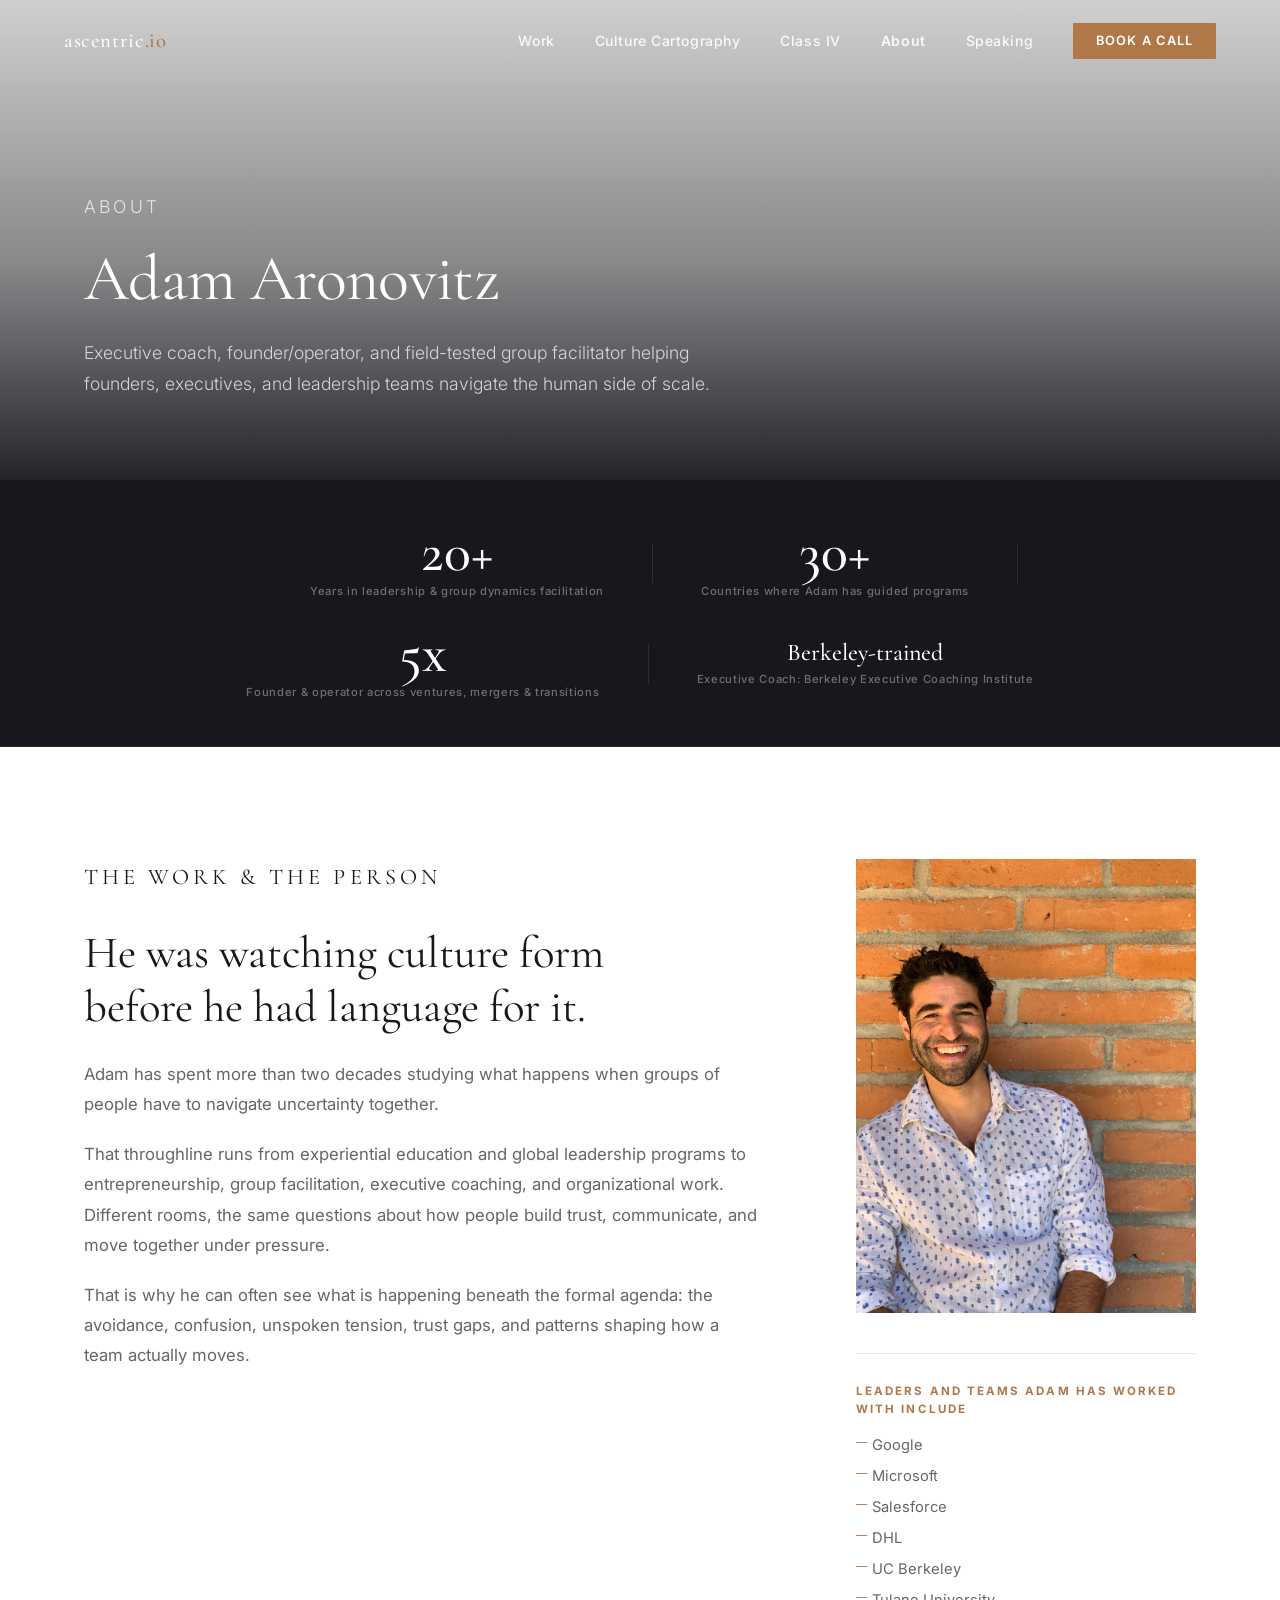
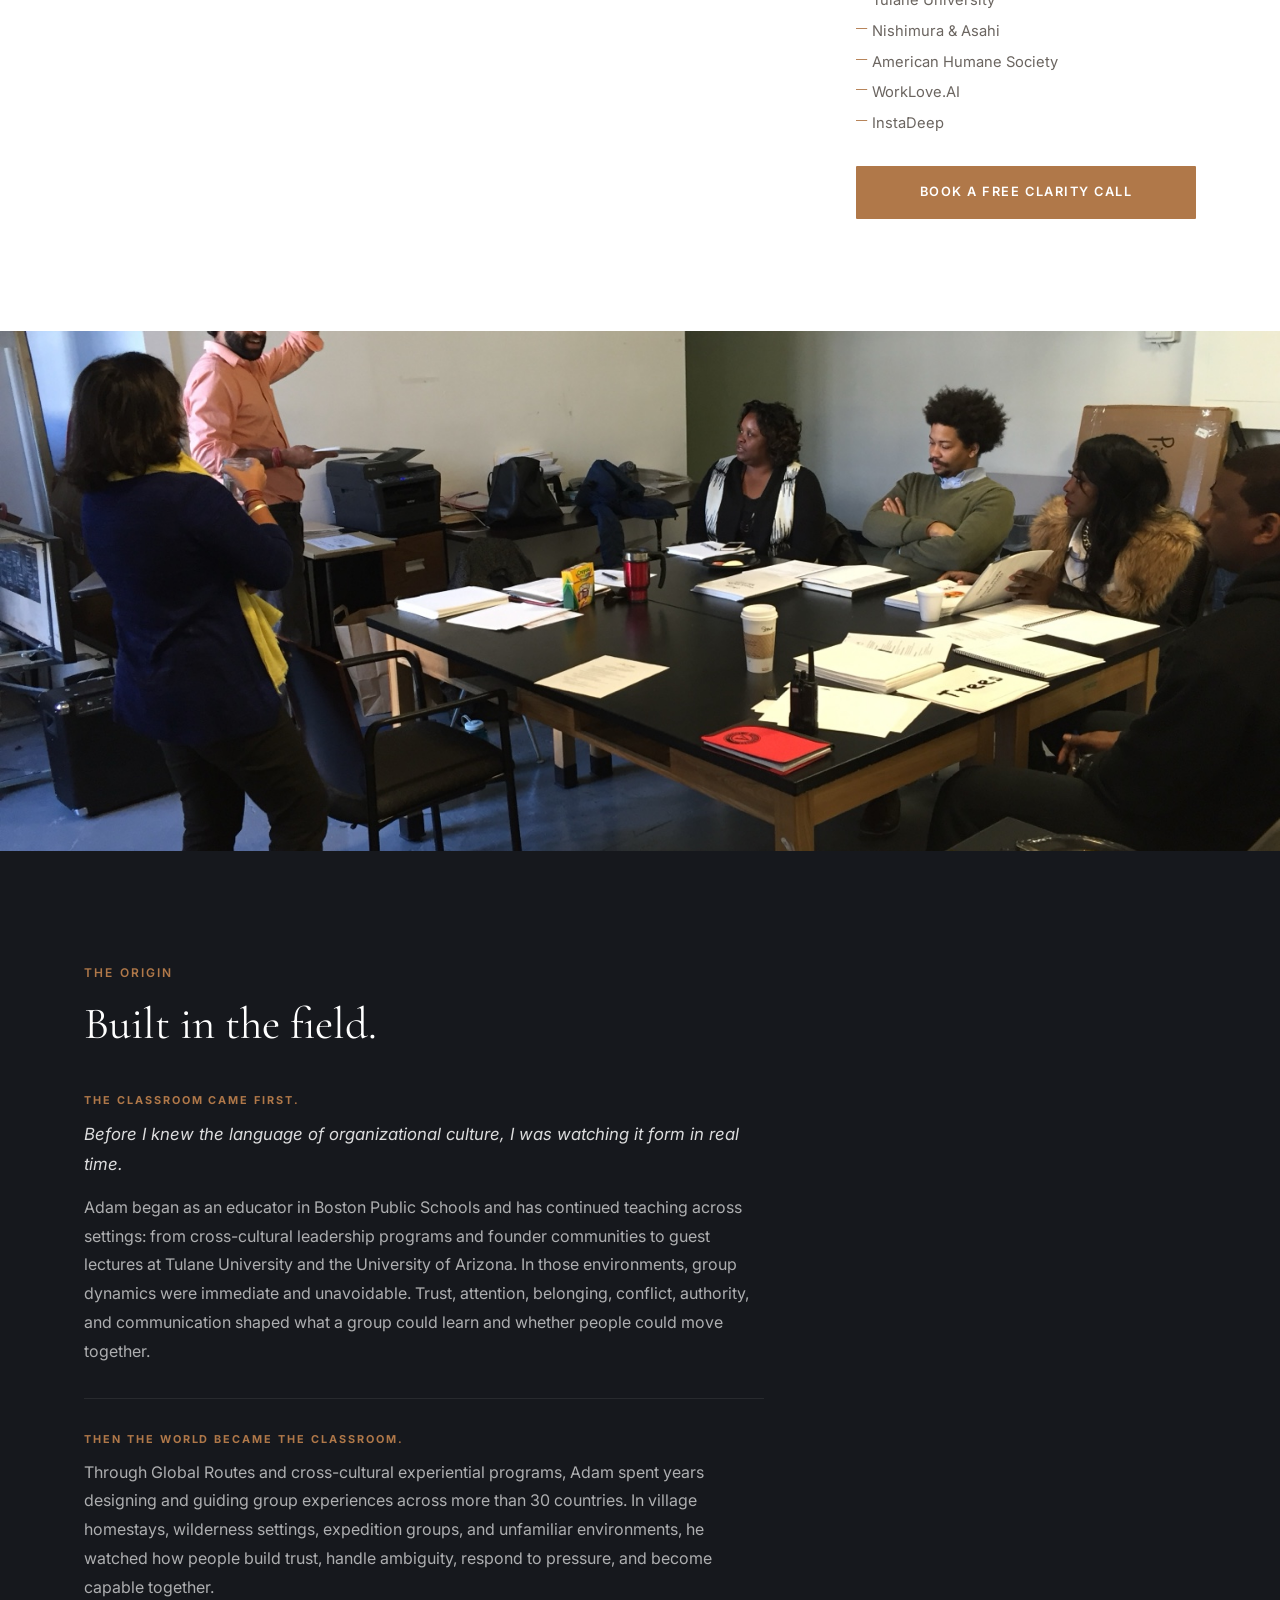
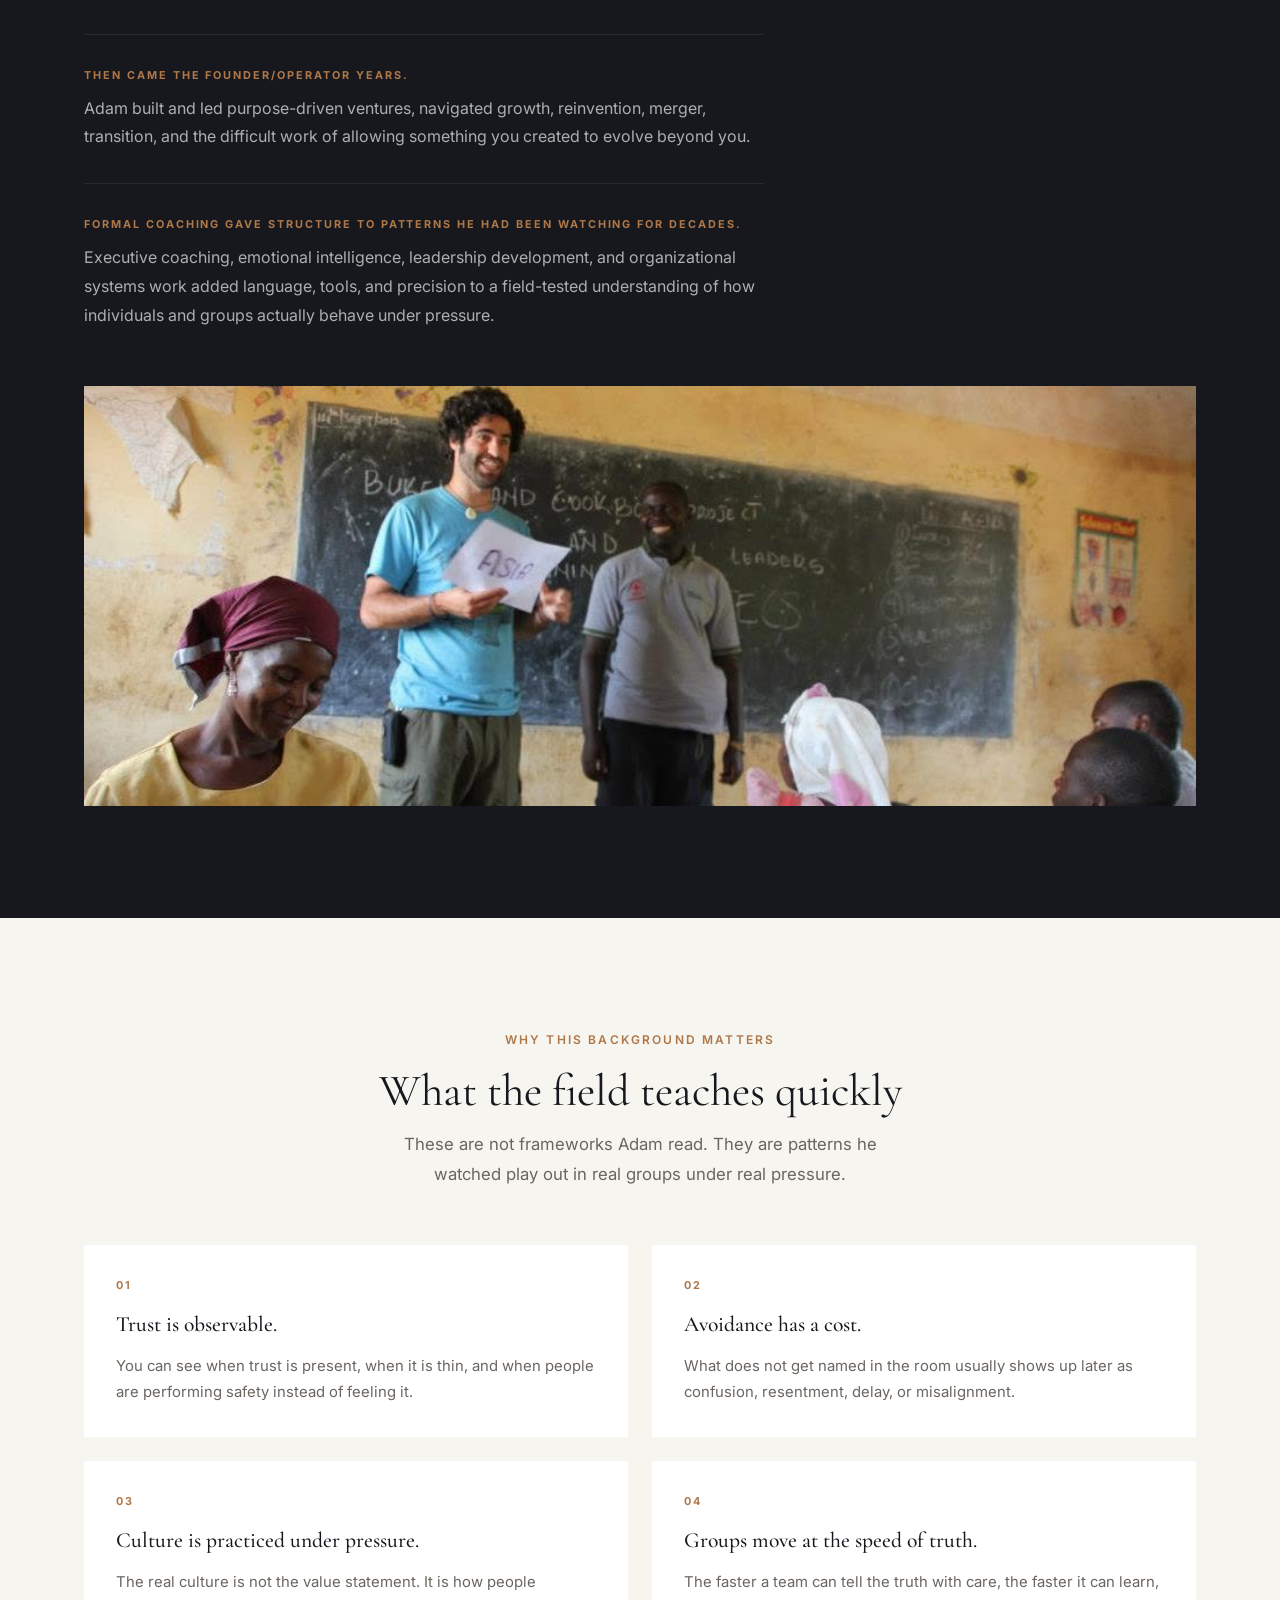
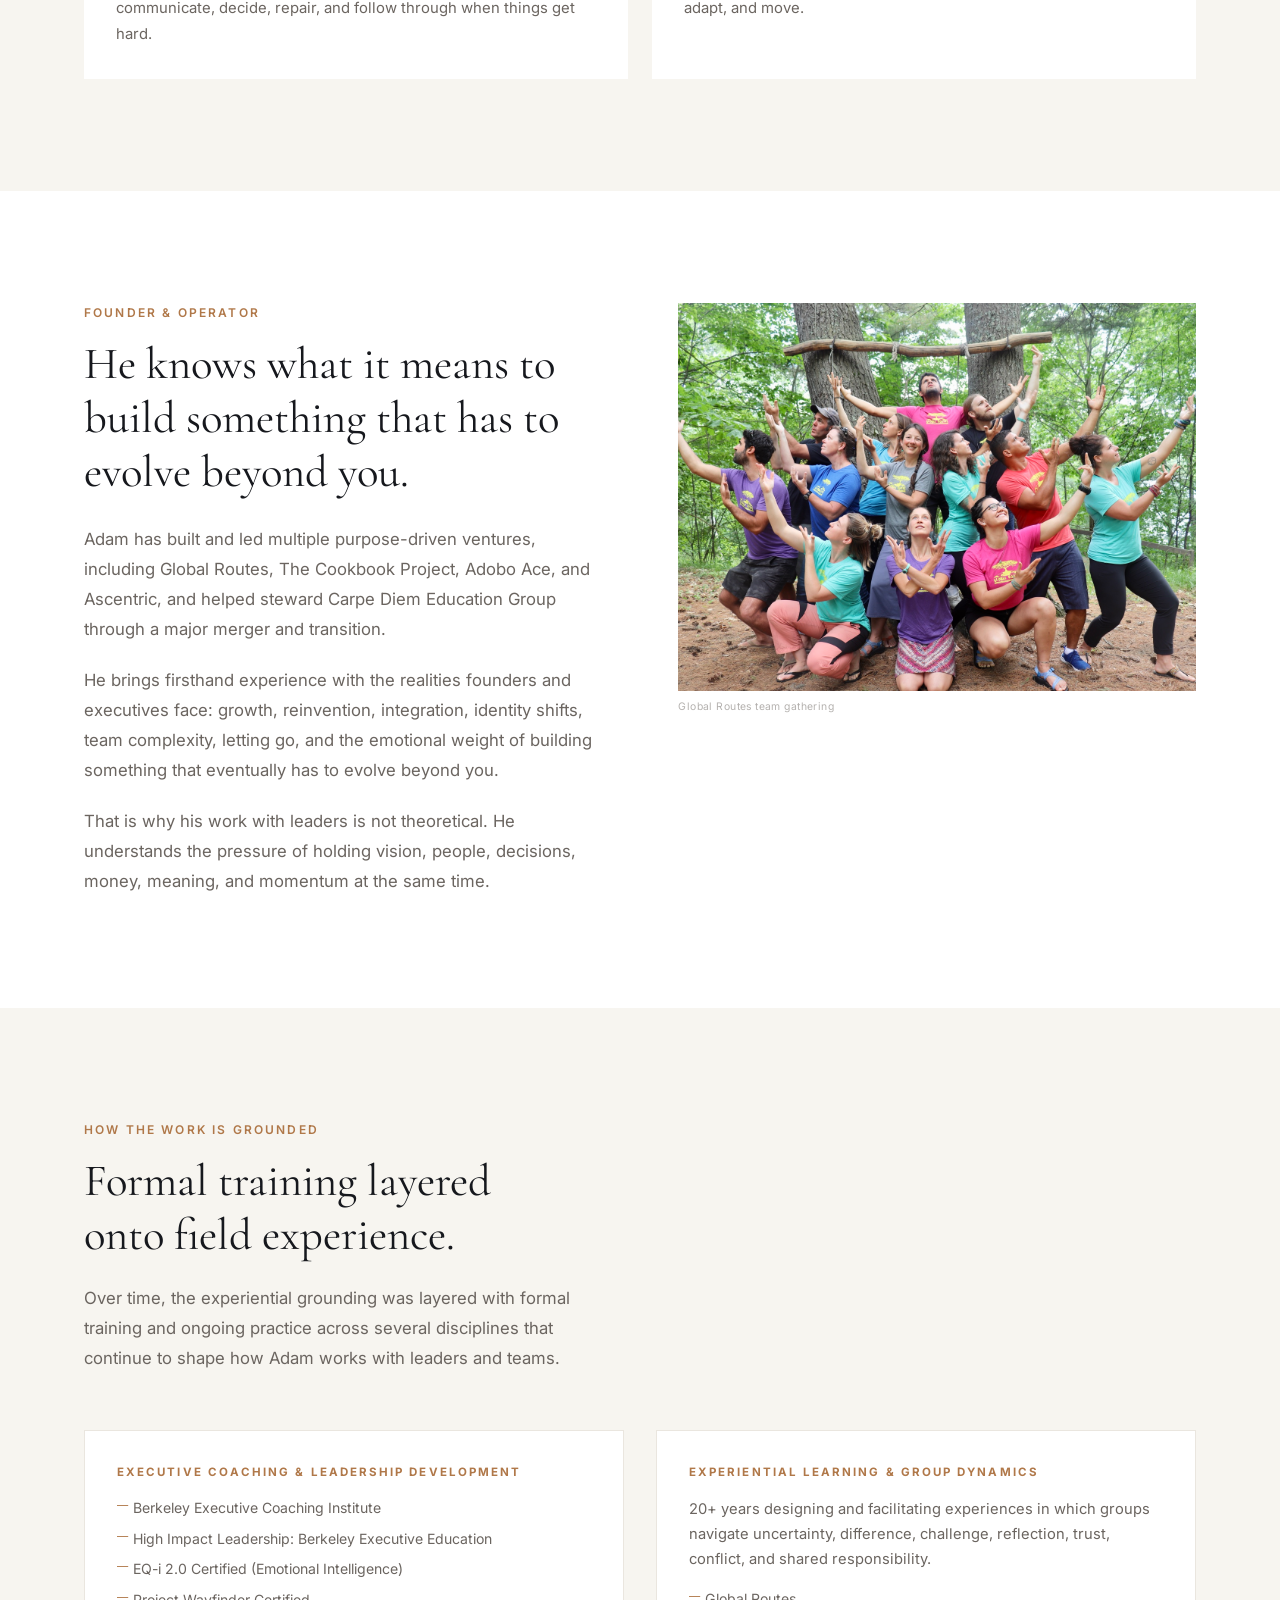
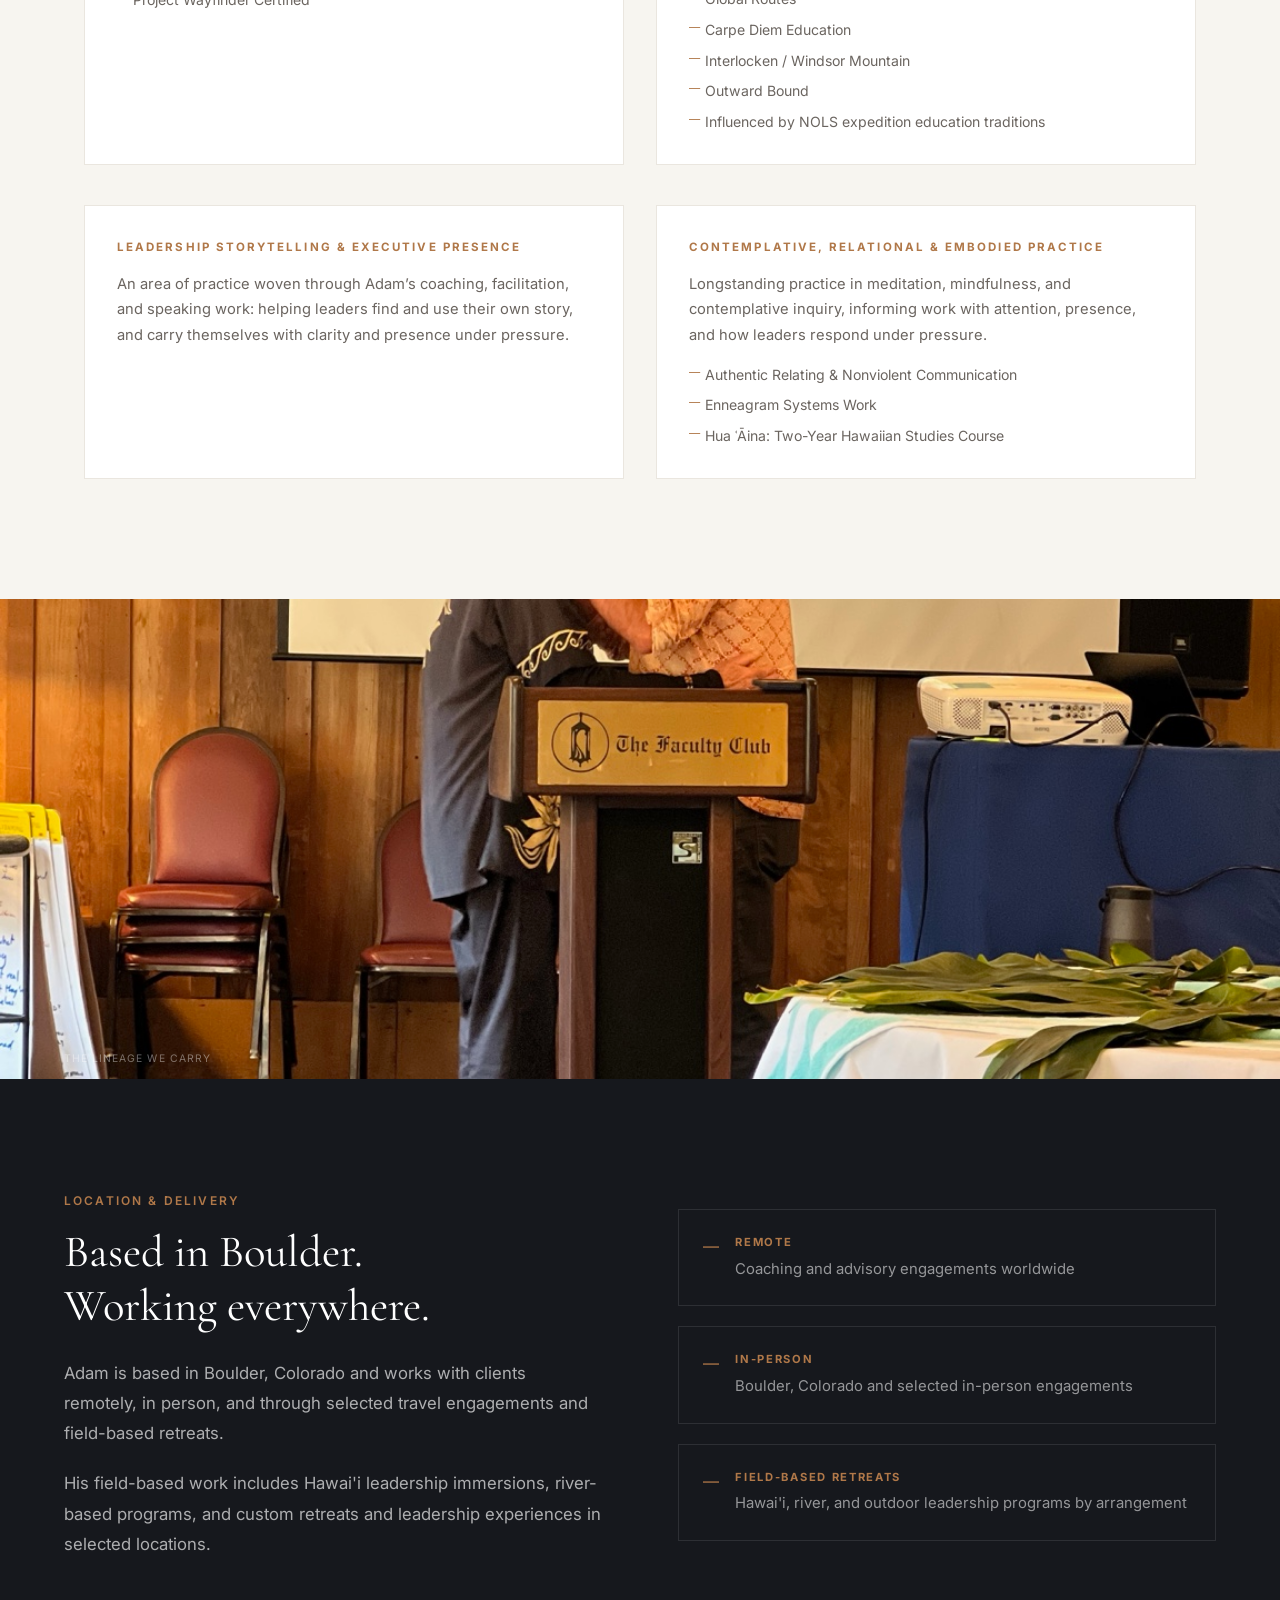
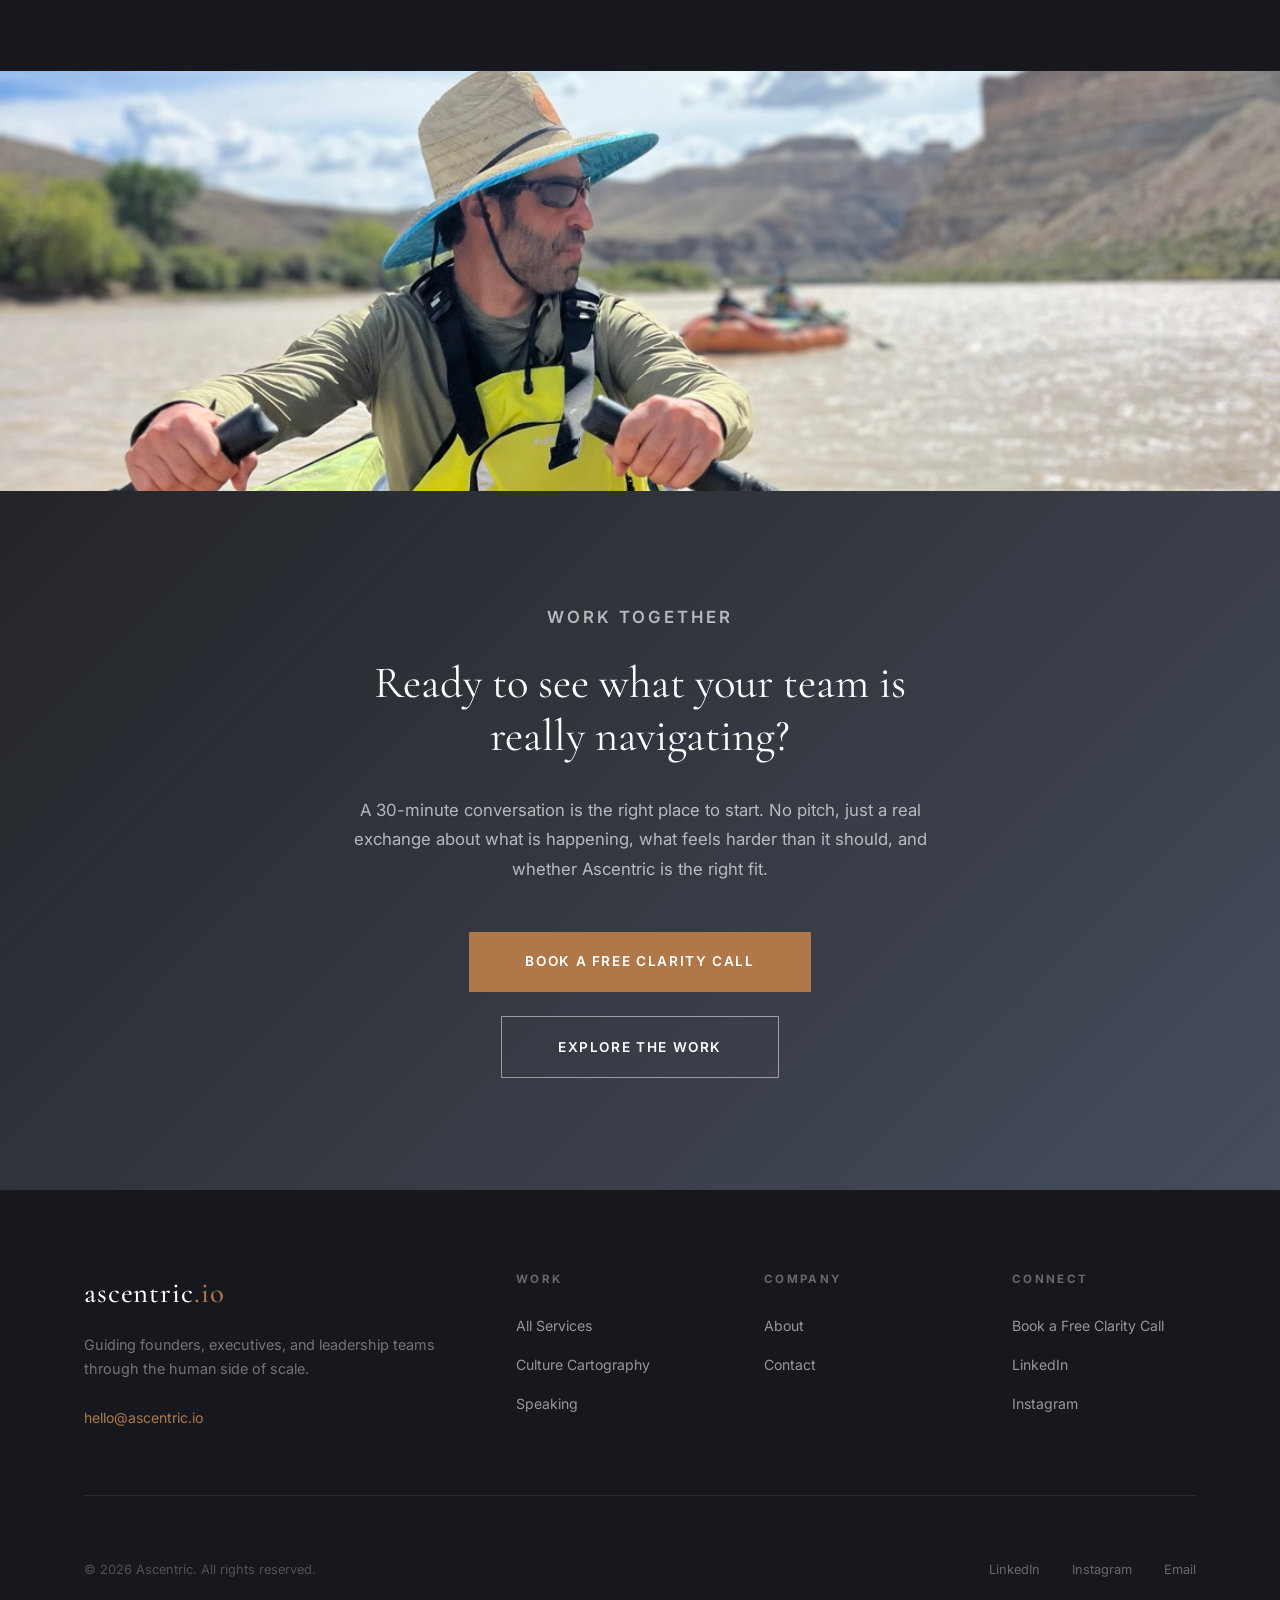
==== commit df2c2433: "Add Class IV to primary navigation Added a "Class IV" link (-> class-iv.html) to both desktop and mo" ====
--- a/about.html
+++ b/about.html
@@ -17,6 +17,7 @@
     <ul class="nav__links">
       <li><a href="services.html">Work</a></li>
       <li><a href="culture-cartography.html">Culture Cartography</a></li>
+      <li><a href="class-iv.html">Class IV</a></li>
       <li><a href="about.html">About</a></li>
       <li><a href="speaking.html">Speaking</a></li>
       <li><a href="https://tidycal.com/ascentric" target="_blank" rel="noopener" class="nav__cta">Book a Call</a></li>
@@ -26,6 +27,7 @@
   <div class="nav__mobile">
     <a href="services.html">Work</a>
     <a href="culture-cartography.html">Culture Cartography</a>
+    <a href="class-iv.html">Class IV</a>
     <a href="about.html">About</a>
     <a href="speaking.html">Speaking</a>
     <a href="contact.html">Contact</a>
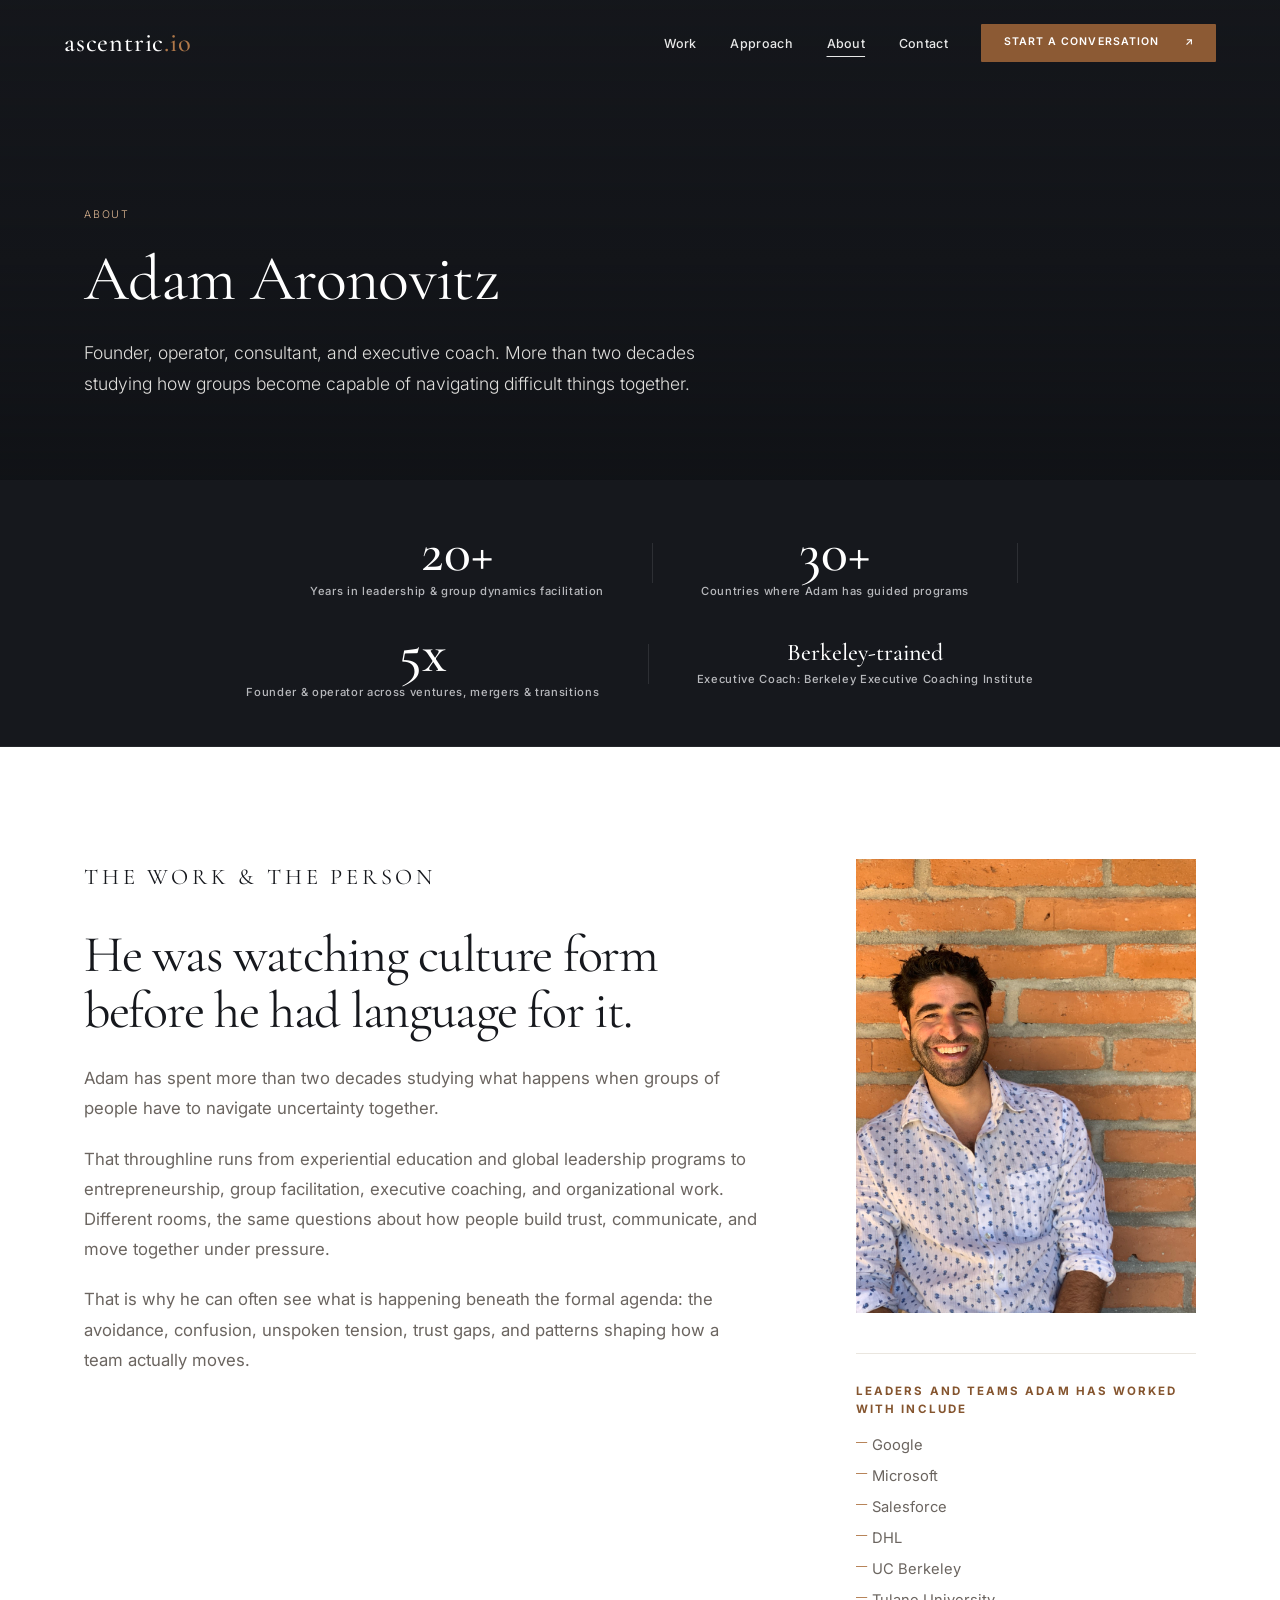
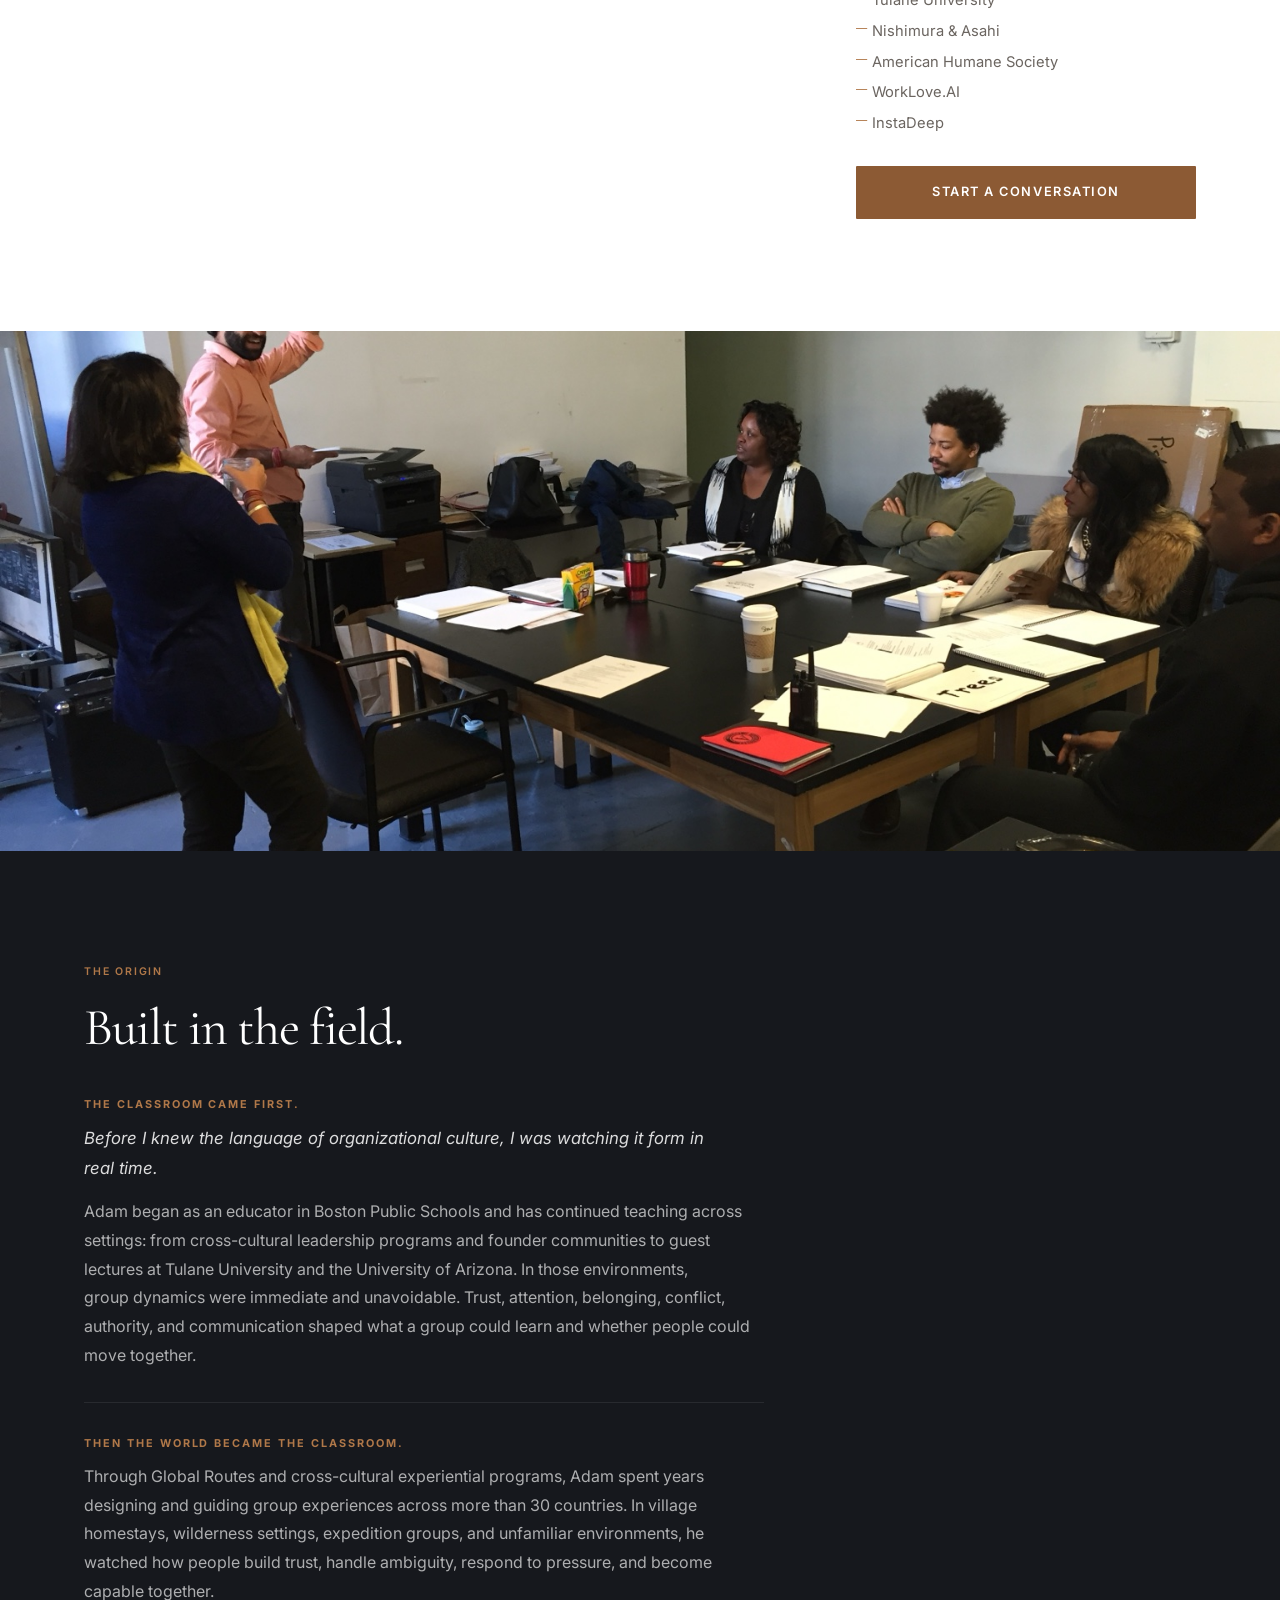
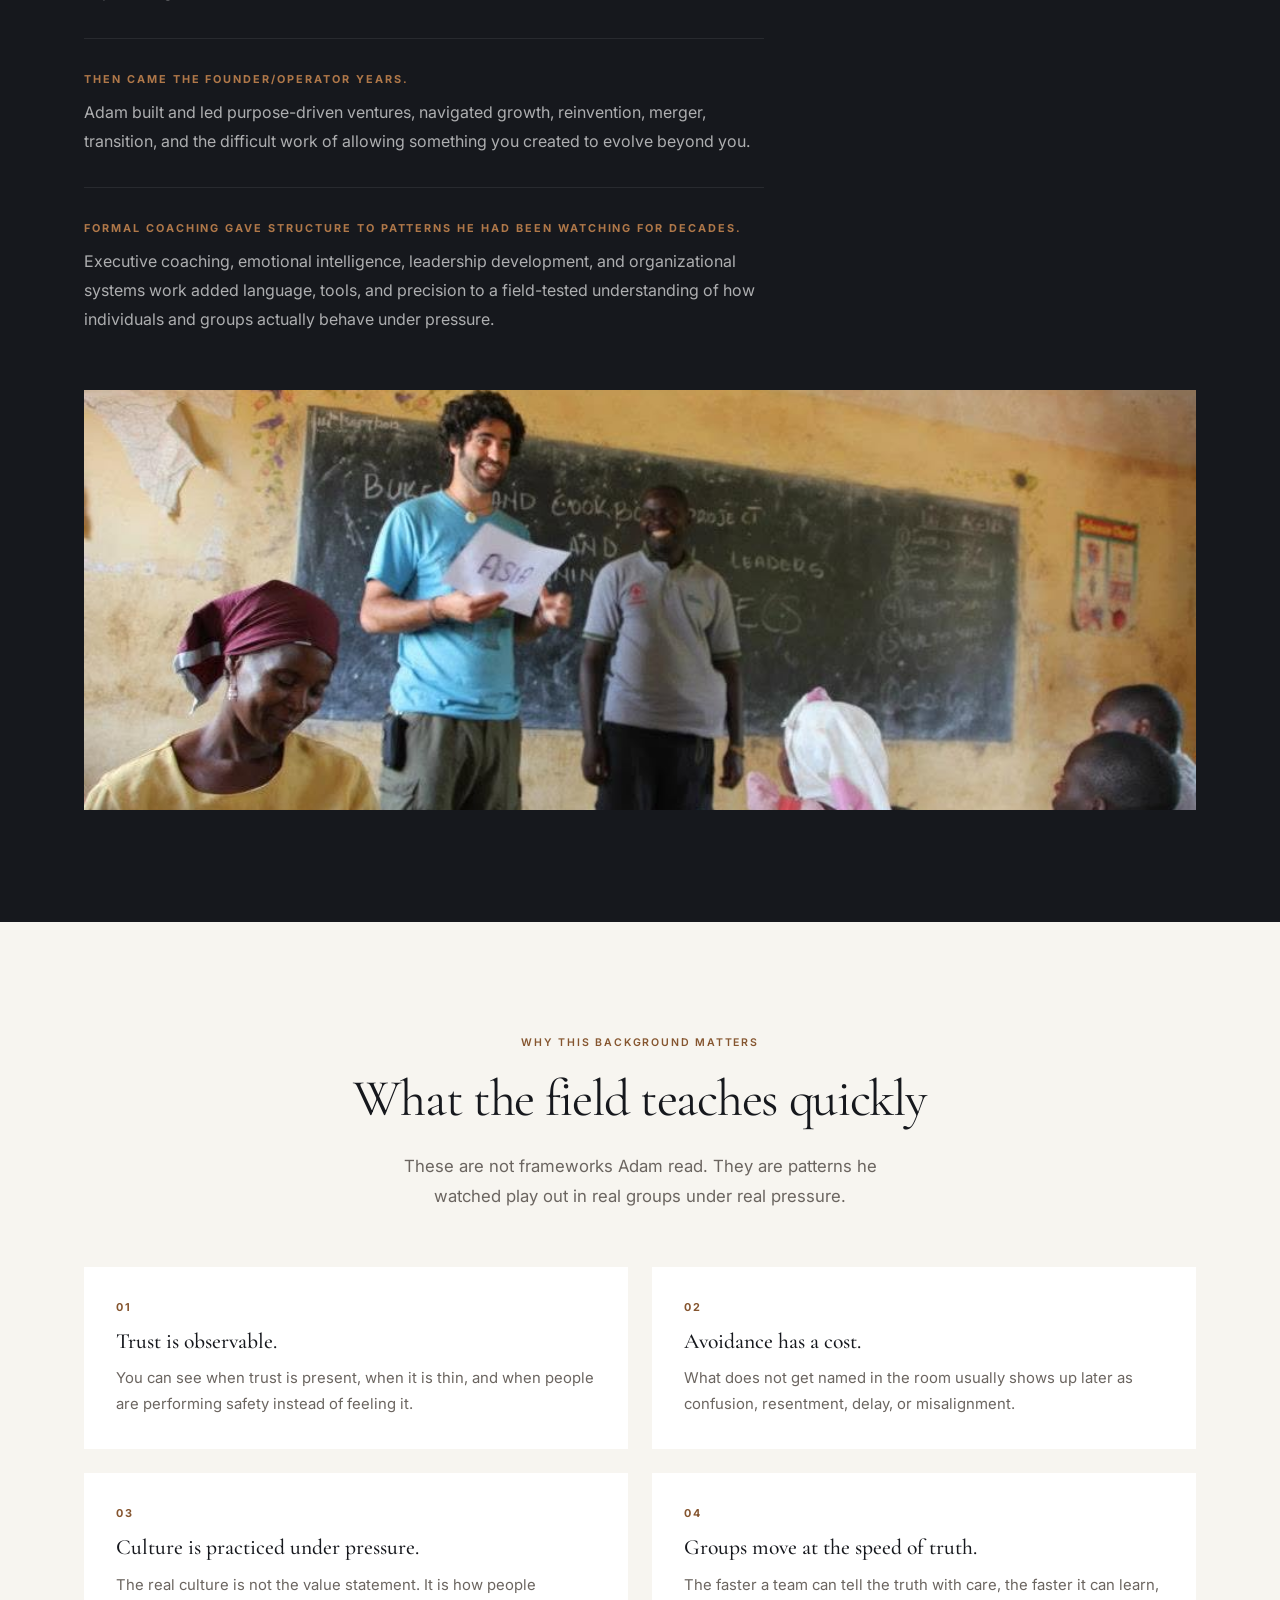
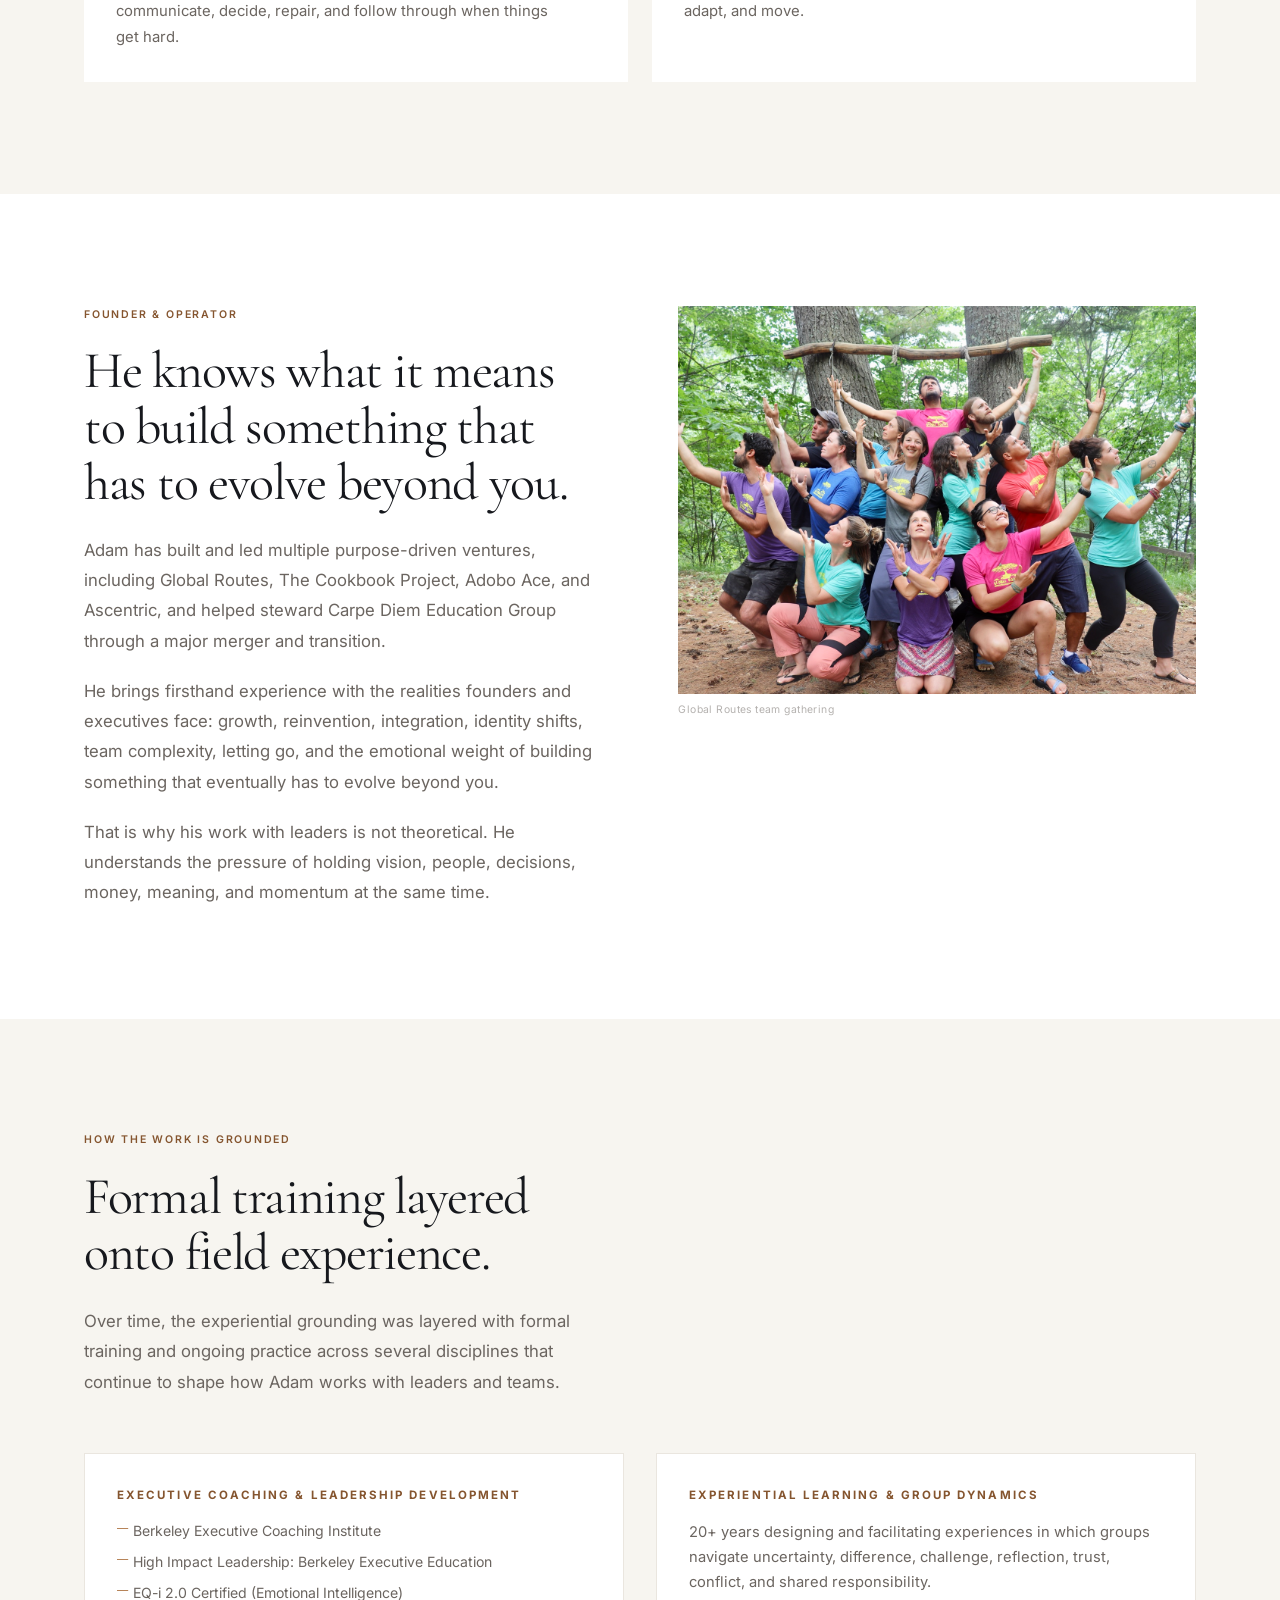
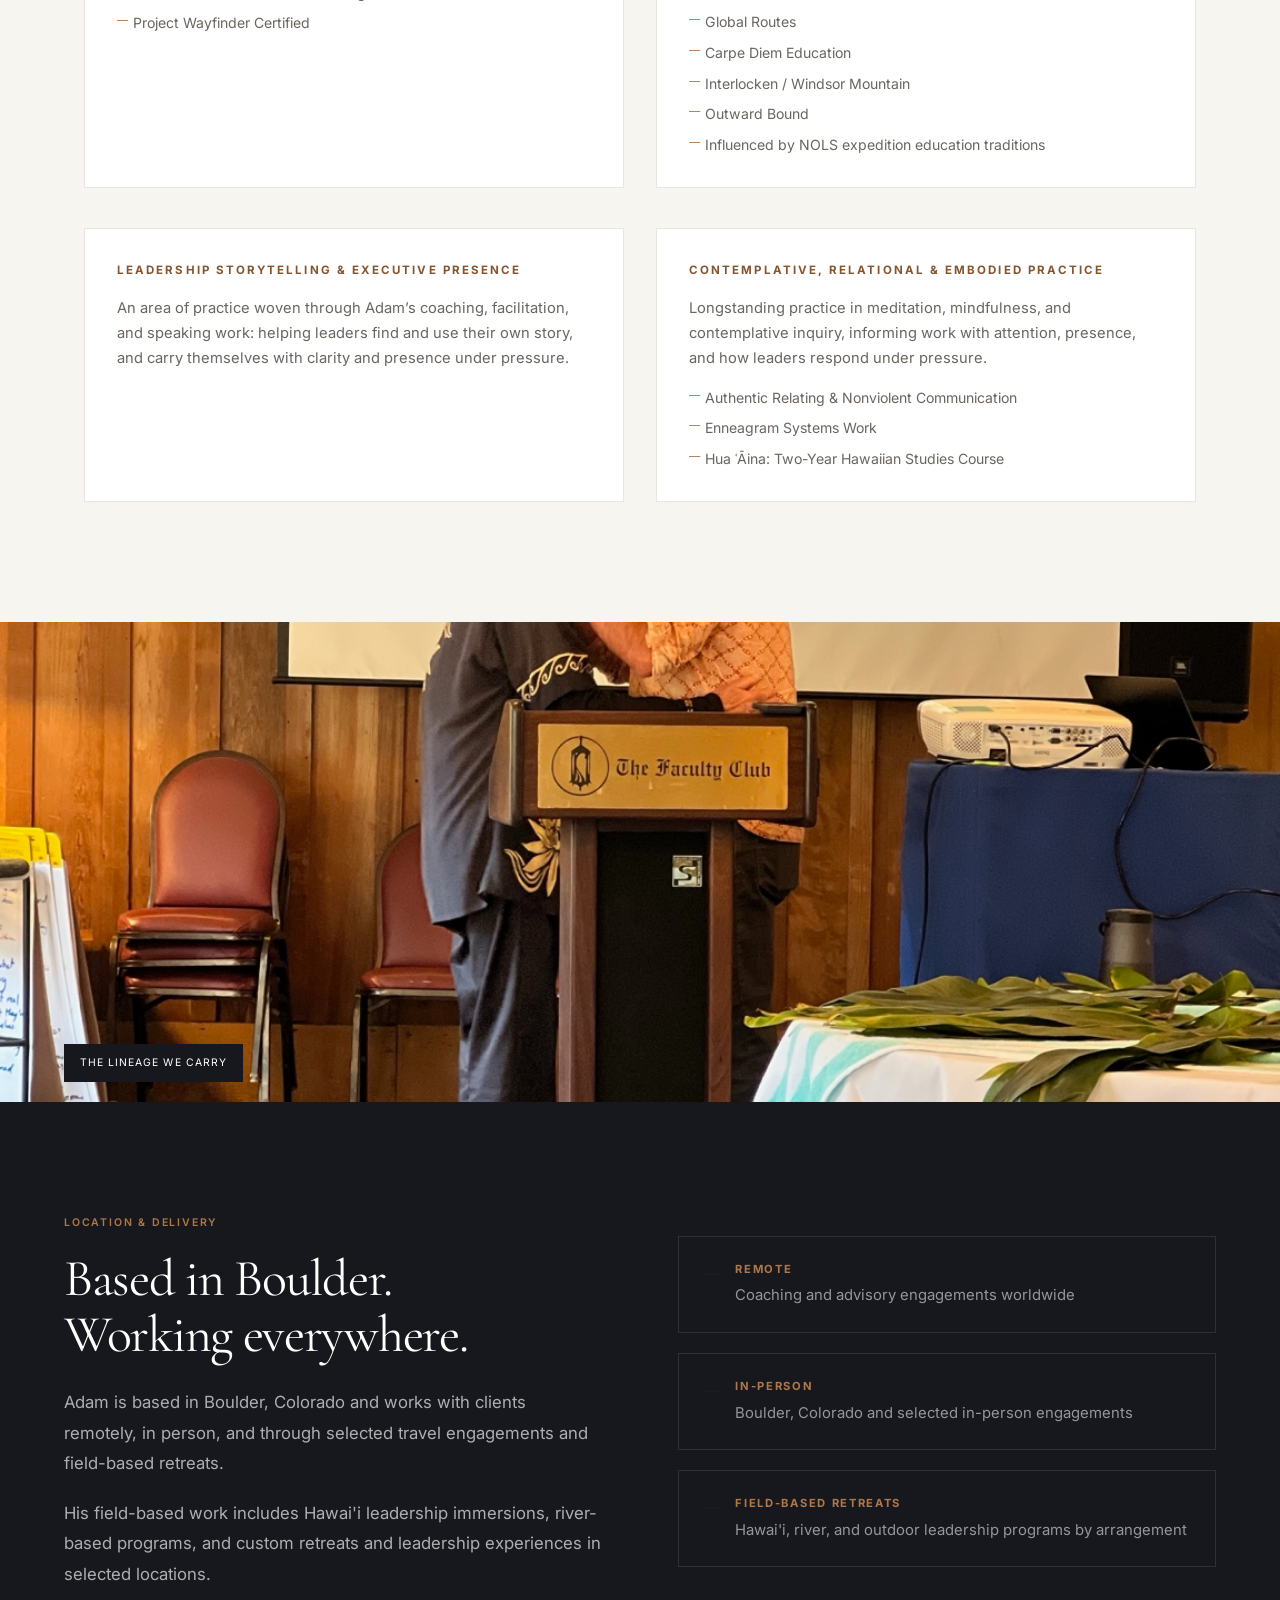
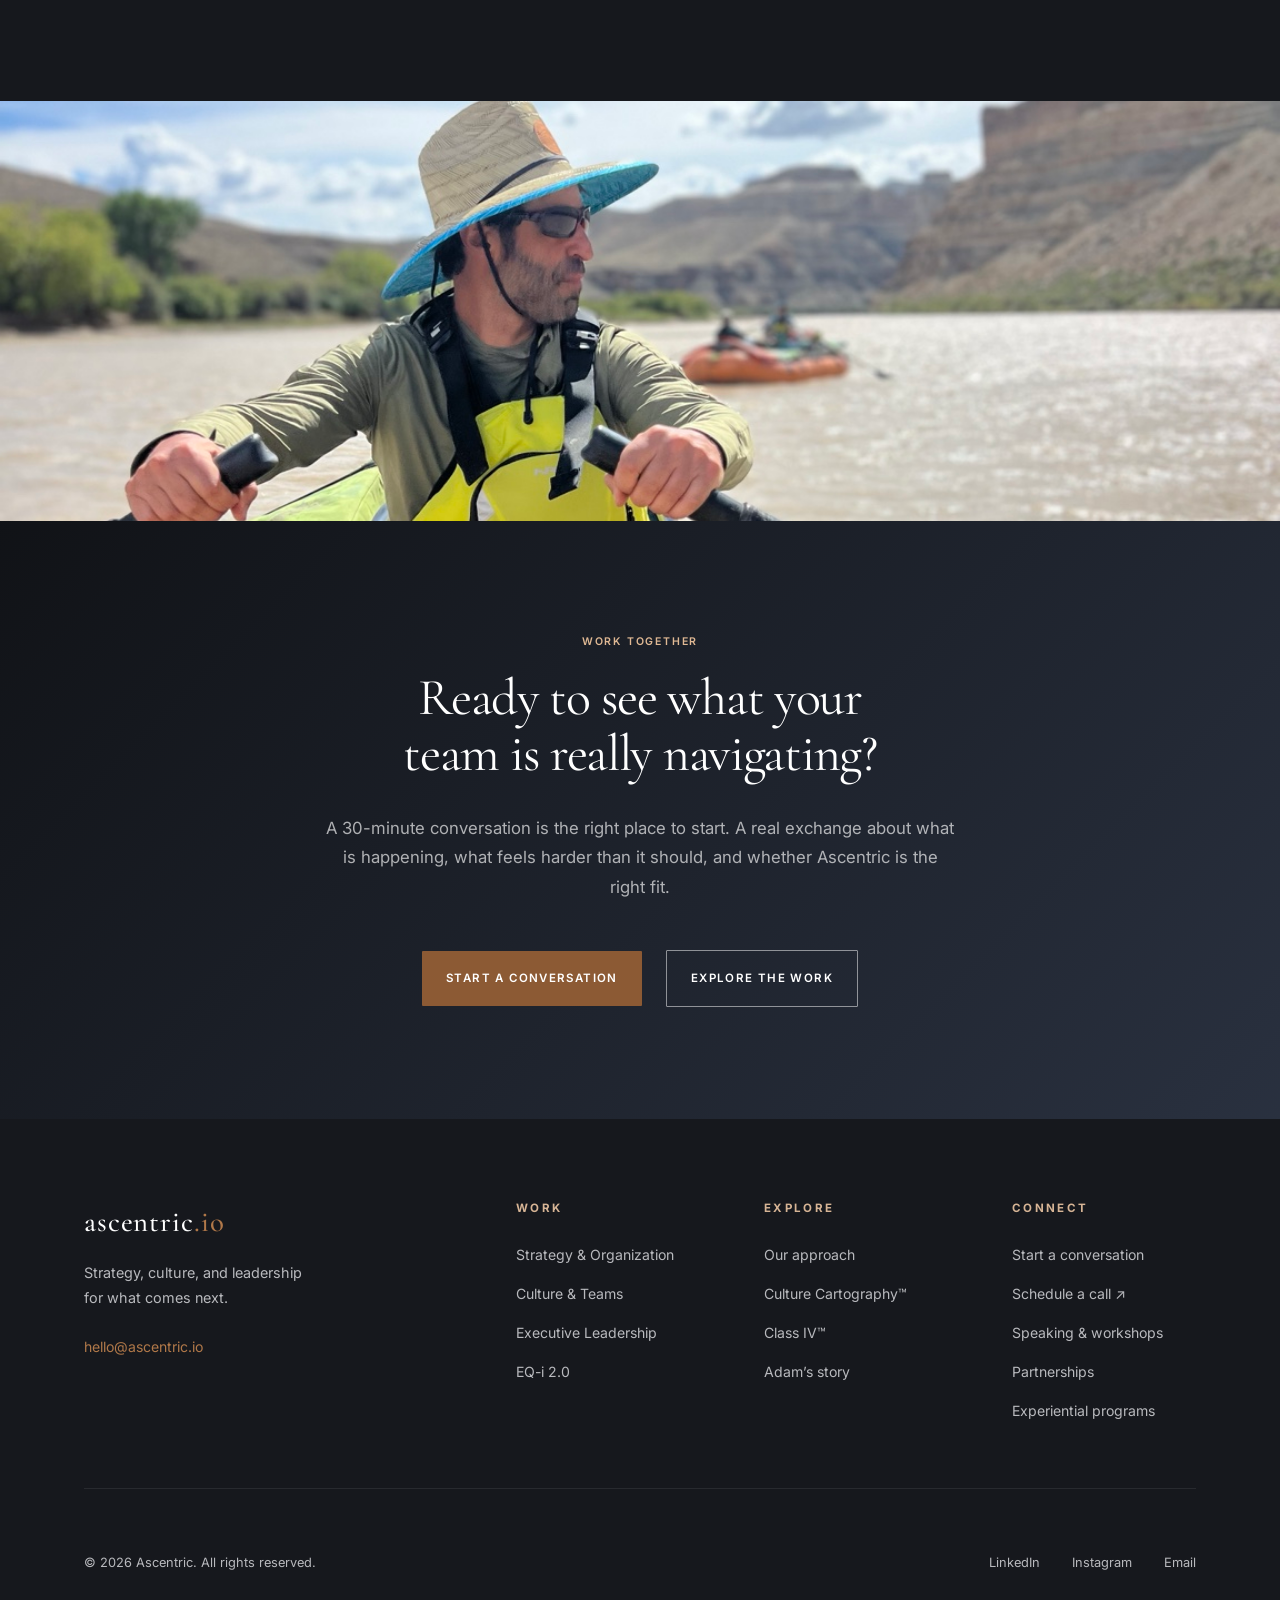
==== commit fa53960a: "Refine Ascentric strategy and culture positioning for local review" ====
--- a/about.html
+++ b/about.html
@@ -3,36 +3,24 @@
 <head>
   <meta charset="UTF-8" />
   <meta name="viewport" content="width=device-width, initial-scale=1.0" />
-  <meta name="description" content="Adam Aronovitz, executive coach, founder/operator, and field-tested group facilitator with 20+ years helping founders, executives, and leadership teams navigate the human side of scale." />
+  <meta name="description" content="Adam Aronovitz: founder, operator, consultant, and executive coach. More than two decades exploring how groups build trust, make decisions, and become capable together." />
   <title>About Adam Aronovitz | Ascentric</title>
   <link rel="stylesheet" href="css/styles.css" />
+  <link rel="stylesheet" href="css/refinement.css?v=strategy-4" />
   <link rel="preconnect" href="https://fonts.googleapis.com" />
   <link rel="preconnect" href="https://fonts.gstatic.com" crossorigin />
 </head>
-<body>
+<body class="refined-page preserved-page">
 
   <!-- NAVIGATION -->
-  <nav class="nav" role="navigation">
-    <a href="index.html" class="nav__logo">ascentric<span class="logo-dot-io">.io</span></a>
-    <ul class="nav__links">
-      <li><a href="services.html">Work</a></li>
-      <li><a href="culture-cartography.html">Culture Cartography</a></li>
-      <li><a href="class-iv.html">Class IV</a></li>
-      <li><a href="about.html">About</a></li>
-      <li><a href="speaking.html">Speaking</a></li>
-      <li><a href="https://tidycal.com/ascentric" target="_blank" rel="noopener" class="nav__cta">Book a Call</a></li>
-    </ul>
-    <button class="nav__toggle" aria-label="Open menu"><span></span><span></span><span></span></button>
-  </nav>
-  <div class="nav__mobile">
-    <a href="services.html">Work</a>
-    <a href="culture-cartography.html">Culture Cartography</a>
-    <a href="class-iv.html">Class IV</a>
-    <a href="about.html">About</a>
-    <a href="speaking.html">Speaking</a>
-    <a href="contact.html">Contact</a>
-    <a href="https://tidycal.com/ascentric" target="_blank" rel="noopener" class="nav__mobile-cta">Book a Call</a>
-  </div>
+  <a class="skip-link" href="#main">Skip to content</a>
+<nav class="nav" aria-label="Main navigation">
+<a href="index.html" class="nav__logo" aria-label="Ascentric home">ascentric<span class="logo-dot-io">.io</span></a>
+<ul class="nav__links"><li><a href="services.html">Work</a></li><li><a href="approach.html">Approach</a></li><li><a href="about.html">About</a></li><li><a href="contact.html">Contact</a></li><li><a href="contact.html" class="nav__cta">Start a conversation <span aria-hidden="true">↗</span></a></li></ul>
+<button class="nav__toggle" aria-label="Open menu" aria-expanded="false" aria-controls="mobile-menu"><span></span><span></span><span></span></button>
+</nav>
+<div class="nav__mobile" id="mobile-menu" aria-label="Mobile navigation" hidden inert><a href="services.html">Work</a><a href="approach.html">Approach</a><a href="about.html">About</a><a href="contact.html">Contact</a><a href="contact.html" class="nav__mobile-cta">Start a conversation</a></div>
+<main id="main" tabindex="-1">
 
   <!-- EDITABLE: About Hero -->
   <div class="page-hero">
@@ -40,7 +28,7 @@
     <div class="page-hero__inner">
       <p class="eyebrow">About</p>
       <h1 class="display-lg">Adam Aronovitz</h1>
-      <p>Executive coach, founder/operator, and field-tested group facilitator helping founders, executives, and leadership teams navigate the human side of scale.</p>
+      <p>Founder, operator, consultant, and executive coach. More than two decades studying how groups become capable of navigating difficult things together.</p>
     </div>
   </div>
 
@@ -75,7 +63,7 @@
       <div class="about-story__text">
         <p class="eyebrow reveal">The Work &amp; The Person</p>
         <h2 class="display-md reveal reveal-delay-1" style="color: var(--dark); margin: 1rem 0 1.5rem;">
-          He was watching culture form<br>before he had language for it.
+          He was watching culture form<br> before he had language for it.
         </h2>
         <p class="reveal reveal-delay-2" style="font-size: 1.05rem; line-height: 1.8; color: var(--text-muted); margin-bottom: 1.25rem;">
           Adam has spent more than two decades studying what happens when groups of people have to navigate uncertainty together.
@@ -118,7 +106,7 @@
 
         <div style="margin-top: 2rem;">
           <a href="https://tidycal.com/ascentric" target="_blank" rel="noopener" class="btn btn--primary" style="width: 100%; justify-content: center;">
-            Book a Free Clarity Call
+            Start a Conversation
           </a>
         </div>
       </div>
@@ -196,22 +184,22 @@
         </div>
         <div class="two-col-grid" style="gap: 1.5rem;">
           <div class="reveal" style="background: var(--white); padding: 2rem;">
-            <p style="font-size: 0.68rem; font-weight: 700; letter-spacing: 0.18em; text-transform: uppercase; color: var(--amber); margin-bottom: 0.75rem;">01</p>
+            <p style="font-size: 0.68rem; font-weight: 700; letter-spacing: 0.18em; text-transform: uppercase; color: var(--accent-ink); margin-bottom: 0.75rem;">01</p>
             <h3 style="font-family: var(--font-display); font-size: 1.35rem; color: var(--dark); margin-bottom: 0.75rem; font-weight: 500;">Trust is observable.</h3>
             <p style="font-size: 0.93rem; color: var(--text-muted); line-height: 1.75;">You can see when trust is present, when it is thin, and when people are performing safety instead of feeling it.</p>
           </div>
           <div class="reveal reveal-delay-1" style="background: var(--white); padding: 2rem;">
-            <p style="font-size: 0.68rem; font-weight: 700; letter-spacing: 0.18em; text-transform: uppercase; color: var(--amber); margin-bottom: 0.75rem;">02</p>
+            <p style="font-size: 0.68rem; font-weight: 700; letter-spacing: 0.18em; text-transform: uppercase; color: var(--accent-ink); margin-bottom: 0.75rem;">02</p>
             <h3 style="font-family: var(--font-display); font-size: 1.35rem; color: var(--dark); margin-bottom: 0.75rem; font-weight: 500;">Avoidance has a cost.</h3>
             <p style="font-size: 0.93rem; color: var(--text-muted); line-height: 1.75;">What does not get named in the room usually shows up later as confusion, resentment, delay, or misalignment.</p>
           </div>
           <div class="reveal reveal-delay-2" style="background: var(--white); padding: 2rem;">
-            <p style="font-size: 0.68rem; font-weight: 700; letter-spacing: 0.18em; text-transform: uppercase; color: var(--amber); margin-bottom: 0.75rem;">03</p>
+            <p style="font-size: 0.68rem; font-weight: 700; letter-spacing: 0.18em; text-transform: uppercase; color: var(--accent-ink); margin-bottom: 0.75rem;">03</p>
             <h3 style="font-family: var(--font-display); font-size: 1.35rem; color: var(--dark); margin-bottom: 0.75rem; font-weight: 500;">Culture is practiced under pressure.</h3>
             <p style="font-size: 0.93rem; color: var(--text-muted); line-height: 1.75;">The real culture is not the value statement. It is how people communicate, decide, repair, and follow through when things get hard.</p>
           </div>
           <div class="reveal reveal-delay-3" style="background: var(--white); padding: 2rem;">
-            <p style="font-size: 0.68rem; font-weight: 700; letter-spacing: 0.18em; text-transform: uppercase; color: var(--amber); margin-bottom: 0.75rem;">04</p>
+            <p style="font-size: 0.68rem; font-weight: 700; letter-spacing: 0.18em; text-transform: uppercase; color: var(--accent-ink); margin-bottom: 0.75rem;">04</p>
             <h3 style="font-family: var(--font-display); font-size: 1.35rem; color: var(--dark); margin-bottom: 0.75rem; font-weight: 500;">Groups move at the speed of truth.</h3>
             <p style="font-size: 0.93rem; color: var(--text-muted); line-height: 1.75;">The faster a team can tell the truth with care, the faster it can learn, adapt, and move.</p>
           </div>
@@ -266,7 +254,7 @@
       <div style="max-width: var(--container); margin: 0 auto;">
         <div style="max-width: 540px; margin-bottom: 3.5rem;">
           <p class="eyebrow reveal">How the Work is Grounded</p>
-          <h2 class="display-md reveal reveal-delay-1" style="color: var(--dark); margin-top: 1rem;">Formal training layered<br>onto field experience.</h2>
+          <h2 class="display-md reveal reveal-delay-1" style="color: var(--dark); margin-top: 1rem;">Formal training layered<br> onto field experience.</h2>
           <p class="reveal reveal-delay-2" style="font-size: 1.05rem; line-height: 1.8; color: var(--text-muted); margin-top: 1.25rem;">
             Over time, the experiential grounding was layered with formal training and ongoing
             practice across several disciplines that continue to shape how Adam works with
@@ -336,7 +324,7 @@
       height="900"
     />
     <div style="position: absolute; bottom: 1.25rem; left: 0; right: 0; padding: 0 var(--section-h);">
-      <p style="font-size: 0.65rem; color: rgba(255,255,255,0.4); letter-spacing: 0.1em; text-transform: uppercase;">The Lineage We Carry</p>
+      <p class="photo-caption" style="font-size: 0.65rem; color: rgba(255,255,255,0.65); letter-spacing: 0.1em; text-transform: uppercase;">The Lineage We Carry</p>
     </div>
   </div>
 
@@ -345,7 +333,7 @@
     <div class="two-col-grid" style="max-width: var(--container); margin: 0 auto; gap: clamp(2.5rem, 6vw, 5rem); align-items: center;">
       <div>
         <p class="eyebrow reveal" style="color: var(--amber);">Location &amp; Delivery</p>
-        <h2 class="display-md reveal reveal-delay-1" style="color: var(--white); margin: 1rem 0 1.5rem;">Based in Boulder.<br>Working everywhere.</h2>
+        <h2 class="display-md reveal reveal-delay-1" style="color: var(--white); margin: 1rem 0 1.5rem;">Based in Boulder.<br> Working everywhere.</h2>
         <p class="reveal reveal-delay-2" style="font-size: 1.05rem; line-height: 1.8; color: rgba(255,255,255,0.65); margin-bottom: 1.25rem;">
           Adam is based in Boulder, Colorado and works with clients remotely, in person,
           and through selected travel engagements and field-based retreats.
@@ -357,21 +345,21 @@
       </div>
       <div class="reveal reveal-delay-2" style="display: flex; flex-direction: column; gap: 1.25rem;">
         <div style="padding: 1.5rem; border: 1px solid rgba(255,255,255,0.1); display: flex; gap: 1rem; align-items: flex-start;">
-          <span style="color: var(--amber); flex-shrink: 0;">—</span>
+          <span aria-hidden="true" style="color: currentColor; flex-shrink: 0;">—</span>
           <div>
             <p style="font-size: 0.7rem; font-weight: 700; letter-spacing: 0.15em; text-transform: uppercase; color: var(--amber); margin-bottom: 0.3rem;">Remote</p>
             <p style="font-size: 0.93rem; color: rgba(255,255,255,0.55); line-height: 1.65;">Coaching and advisory engagements worldwide</p>
           </div>
         </div>
         <div style="padding: 1.5rem; border: 1px solid rgba(255,255,255,0.1); display: flex; gap: 1rem; align-items: flex-start;">
-          <span style="color: var(--amber); flex-shrink: 0;">—</span>
+          <span aria-hidden="true" style="color: currentColor; flex-shrink: 0;">—</span>
           <div>
             <p style="font-size: 0.7rem; font-weight: 700; letter-spacing: 0.15em; text-transform: uppercase; color: var(--amber); margin-bottom: 0.3rem;">In-Person</p>
             <p style="font-size: 0.93rem; color: rgba(255,255,255,0.55); line-height: 1.65;">Boulder, Colorado and selected in-person engagements</p>
           </div>
         </div>
         <div style="padding: 1.5rem; border: 1px solid rgba(255,255,255,0.1); display: flex; gap: 1rem; align-items: flex-start;">
-          <span style="color: var(--amber); flex-shrink: 0;">—</span>
+          <span aria-hidden="true" style="color: currentColor; flex-shrink: 0;">—</span>
           <div>
             <p style="font-size: 0.7rem; font-weight: 700; letter-spacing: 0.15em; text-transform: uppercase; color: var(--amber); margin-bottom: 0.3rem;">Field-Based Retreats</p>
             <p style="font-size: 0.93rem; color: rgba(255,255,255,0.55); line-height: 1.65;">Hawai'i, river, and outdoor leadership programs by arrangement</p>
@@ -401,60 +389,25 @@
       <p class="eyebrow reveal">Work Together</p>
       <h2 class="display-md reveal reveal-delay-1">Ready to see what your team is really navigating?</h2>
       <p class="reveal reveal-delay-2">
-        A 30-minute conversation is the right place to start. No pitch, just a real exchange
+        A 30-minute conversation is the right place to start. A real exchange
         about what is happening, what feels harder than it should, and whether Ascentric is the right fit.
       </p>
       <div class="cta-section__actions reveal reveal-delay-3">
-        <a href="https://tidycal.com/ascentric" target="_blank" rel="noopener" class="btn btn--primary btn--lg">Book a Free Clarity Call</a>
+        <a href="https://tidycal.com/ascentric" target="_blank" rel="noopener" class="btn btn--primary btn--lg">Start a Conversation</a>
         <a href="services.html" class="btn btn--outline btn--lg">Explore the Work</a>
       </div>
     </div>
   </div>
 
+  </main>
   <!-- FOOTER -->
-  <footer class="footer">
-    <div class="footer__inner">
-      <div class="footer__top">
-        <div>
-          <div class="footer__brand-name">ascentric<span class="logo-dot-io">.io</span></div>
-          <p class="footer__brand-desc">Guiding founders, executives, and leadership teams through the human side of scale.</p>
-          <a href="mailto:hello@ascentric.io" class="footer__email">hello@ascentric.io</a>
-        </div>
-        <div class="footer__col">
-          <p class="footer__col-title">Work</p>
-          <ul>
-            <li><a href="services.html">All Services</a></li>
-            <li><a href="culture-cartography.html">Culture Cartography</a></li>
-            <li><a href="speaking.html">Speaking</a></li>
-          </ul>
-        </div>
-        <div class="footer__col">
-          <p class="footer__col-title">Company</p>
-          <ul>
-            <li><a href="about.html">About</a></li>
-            <li><a href="contact.html">Contact</a></li>
-          </ul>
-        </div>
-        <div class="footer__col">
-          <p class="footer__col-title">Connect</p>
-          <ul>
-            <li><a href="https://tidycal.com/ascentric" target="_blank" rel="noopener">Book a Free Clarity Call</a></li>
-            <li><a href="https://linkedin.com/in/adamaronovitz" target="_blank" rel="noopener">LinkedIn</a></li>
-            <li><a href="https://instagram.com/ascentric.io" target="_blank" rel="noopener">Instagram</a></li>
-          </ul>
-        </div>
-      </div>
-      <div class="footer__bottom">
-        <p class="footer__copy">&copy; 2026 Ascentric. All rights reserved.</p>
-        <div class="footer__social">
-          <a href="https://linkedin.com/in/adamaronovitz" target="_blank" rel="noopener">LinkedIn</a>
-          <a href="https://instagram.com/ascentric.io" target="_blank" rel="noopener">Instagram</a>
-          <a href="mailto:hello@ascentric.io">Email</a>
-        </div>
-      </div>
-    </div>
-  </footer>
-
-  <script src="js/main.js"></script>
+  <footer class="footer"><div class="footer__inner"><div class="footer__top">
+<div><a href="index.html" class="footer__brand-name" aria-label="Ascentric home">ascentric<span class="logo-dot-io">.io</span></a><p class="footer__brand-desc">Strategy, culture, and leadership<br> for what comes next.</p><a href="mailto:hello@ascentric.io" class="footer__email">hello@ascentric.io</a></div>
+<div class="footer__col"><p class="footer__col-title">Work</p><ul><li><a href="services.html#strategy">Strategy &amp; Organization</a></li><li><a href="services.html#culture">Culture &amp; Teams</a></li><li><a href="services.html#leadership">Executive Leadership</a></li><li><a href="services.html#eq-i">EQ-i 2.0</a></li></ul></div>
+<div class="footer__col"><p class="footer__col-title">Explore</p><ul><li><a href="approach.html">Our approach</a></li><li><a href="culture-cartography.html">Culture Cartography™</a></li><li><a href="class-iv.html">Class IV™</a></li><li><a href="about.html">Adam’s story</a></li></ul></div>
+<div class="footer__col"><p class="footer__col-title">Connect</p><ul><li><a href="contact.html">Start a conversation</a></li><li><a href="https://tidycal.com/ascentric" target="_blank" rel="noopener">Schedule a call ↗</a></li><li><a href="speaking.html">Speaking &amp; workshops</a></li><li><a href="contact.html#partnerships">Partnerships</a></li><li><a href="offsites.html">Experiential programs</a></li></ul></div>
+</div><div class="footer__bottom"><p class="footer__copy">&copy; 2026 Ascentric. All rights reserved.</p><div class="footer__social"><a href="https://linkedin.com/in/adamaronovitz" target="_blank" rel="noopener">LinkedIn</a><a href="https://instagram.com/ascentric.io" target="_blank" rel="noopener">Instagram</a><a href="mailto:hello@ascentric.io">Email</a></div></div></div></footer>
+
+  <script src="js/main.js?v=strategy-2"></script>
 </body>
 </html>
--- a/css/refinement.css
+++ b/css/refinement.css
@@ -0,0 +1,306 @@
+/* Ascentric refinement: the existing palette, typefaces, logo and imagery remain. */
+:root {
+  --accent-ink: #85552f;
+  --accent-button: #8c5a34;
+  --soft-line: #d8d2c8;
+}
+.refined-page { background: var(--cream); }
+.refined-page main:focus { outline: none; }
+.refined-page [id] { scroll-margin-top: 110px; }
+.refined-page :focus-visible { outline: 3px solid #b07849; outline-offset: 6px; }
+.refined-page .skip-link { position: fixed; top: 10px; left: 20px; z-index: 2000; padding: 12px 20px; background: white; color: var(--dark); transform: translateY(-180%); }
+.refined-page .skip-link:focus { transform: none; }
+.refined-page .nav { padding: 1.35rem 5%; min-height: 82px; }
+.refined-page .nav__links { gap: 2.1rem; }
+.refined-page .nav__links a { font-size: .78rem; letter-spacing: .025em; }
+.refined-page .nav__logo { font-size: 1.65rem; }
+.refined-page .nav__cta { display: inline-flex; align-items: center; gap: 1.6rem; background: var(--accent-button); color: white !important; font-size: .66rem !important; padding: .85rem 1.25rem; }
+.refined-page .nav__cta:hover { background: #754926; }
+.refined-page .nav__links a[aria-current="page"]:not(.nav__cta) { text-decoration: underline; text-underline-offset: 8px; }
+.refined-page:not(.home-page):not(.preserved-page) .nav { background: var(--dark); }
+.refined-page:not(.home-page):not(.preserved-page) .nav--scrolled { background: rgba(22,24,29,.98); }
+.refined-page:not(.home-page):not(.preserved-page) .nav--scrolled .nav__logo,
+.refined-page:not(.home-page):not(.preserved-page) .nav--scrolled .nav__links a { color: white; }
+.refined-page:not(.home-page):not(.preserved-page) .nav--scrolled .nav__toggle span { background: white; }
+.refined-page .nav__mobile[hidden] { display: none !important; }
+.refined-page .nav__mobile { overflow-y: auto; padding: 110px 24px 40px; gap: 1.3rem; }
+.refined-page .nav__mobile-cta { background: var(--accent-button); font-size: .73rem; padding: 1rem 1.35rem; }
+.refined-page.menu-open .nav { background: var(--dark); }
+.refined-page.menu-open .nav .nav__logo { color: white; }
+.refined-page.menu-open .nav .nav__toggle span { background: white; }
+.refined-page .nav__toggle { min-width: 44px; min-height: 44px; align-items: center; justify-content: center; }
+.refined-page .btn--primary { background: var(--accent-button); border-color: var(--accent-button); color: white; }
+.refined-page .btn--primary:hover { background: #754926; border-color: #754926; }
+.refined-page .btn { gap: 1.8rem; }
+.refined-page .btn--lg { font-size: .72rem; padding: 1.15rem 1.5rem; }
+.refined-page .eyebrow { font-size: .66rem; line-height: 1.7; color: var(--accent-ink); letter-spacing: .17em; margin-bottom: 1.2rem; }
+.refined-page .reveal { opacity: 1; transform: none; transition: none; }
+.section-shell { width: min(1120px, 88%); margin-inline: auto; padding-block: clamp(4rem, 7.6vw, 7rem); }
+.refined-page h2 { font-family: var(--font-display); font-size: clamp(2.55rem,4.05vw,3.8rem); font-weight: 400; letter-spacing: -.025em; line-height: 1.08; margin-bottom: 1.6rem; text-wrap: balance; }
+.refined-page h3 { font-family: var(--font-display); font-weight: 500; font-size: 1.95rem; line-height: 1.15; }
+.refined-page p { text-wrap: pretty; }
+.editorial-split { display: grid; grid-template-columns: 1fr 1fr; gap: clamp(3rem,8vw,8rem); align-items: start; }
+.editorial-split > *, .framework-columns > *, .founder-layout > * { min-width: 0; }
+.editorial-split p:not(.eyebrow):not(.micro-label) { font-size: .95rem; line-height: 1.9; color: var(--text-muted); margin-bottom: 1.2rem; }
+.editorial-split p.lead { font-size: 1.2rem; line-height: 1.7; color: var(--dark); }
+.section-heading { margin-bottom: 3.2rem; }
+.section-heading > p:not(.eyebrow) { max-width: 700px; color: var(--text-muted); line-height: 1.85; }
+.text-link { display: inline-flex; align-items: center; gap: 1.5rem; padding: .5rem 0; font-size: .78rem; font-weight: 500; border-bottom: 1px solid var(--accent-ink); color: var(--dark); margin-top: .7rem; }
+.text-link:hover { color: var(--accent-ink); }
+.text-link--light { color: var(--cream); border-color: #b9a088; }
+.text-link--light:hover { color: #dcc0a6; }
+.micro-label, .row-number, .step-number { display: block; font-size: .65rem; line-height: 1.8; letter-spacing: .15em; text-transform: uppercase; color: var(--accent-ink); }
+.trademark { font-family: var(--font-body); font-size: .3em; font-weight: 400; vertical-align: super; letter-spacing: 0; }
+/* Existing mountain hero; clearer hierarchy and restrained movement. */
+.strategy-hero { min-height: 780px; min-height: max(780px, 94svh); align-items: center; padding-top: 85px; background: var(--dark); }
+.strategy-hero .hero__content { max-width: 1280px; padding: 70px 6% 45px; }
+.strategy-hero .hero__bg { transform: none; transition: none; background-position: center 38%; }
+.strategy-hero .hero__overlay { background: linear-gradient(180deg,rgba(16,18,22,.36),rgba(16,18,22,.48) 40%,rgba(16,18,22,.93)); }
+.strategy-hero .hero__eyebrow { color: #e6c09d; font-size: .68rem; opacity: 1; transform: none; animation: none; margin-bottom: 1.8rem; }
+.strategy-hero .hero__heading { max-width: 1120px; font-size: clamp(3.35rem,7.3vw,6.9rem); line-height: 1.02; margin-bottom: 2.75rem; opacity: 1; transform: none; animation: none; letter-spacing: -.035em; }
+.strategy-hero .hero__heading em { font-weight: 400; color: #e8d2bd; }
+.hero-bottom { display: grid; grid-template-columns: minmax(0,620px) auto; align-items: center; gap: clamp(3rem,7vw,7rem); }
+.strategy-hero .hero__sub { font-size: 1.06rem; line-height: 1.75; max-width: 615px; margin-bottom: 1rem; font-weight: 400; color: #f6f3ef; opacity: 1; transform: none; animation: none; }
+.hero-support { font-size: .87rem; line-height: 1.8; max-width: 560px; color: #d5d6d8; }
+.strategy-hero .hero__actions { display: flex; flex-direction: column; align-items: flex-start; gap: .65rem; opacity: 1; transform: none; animation: none; }
+.hero-descriptor { margin-top: 3.5rem; padding-top: 1.5rem; border-top: 1px solid rgba(255,255,255,.24); color: #e2dfdb; font-size: .67rem; letter-spacing: .03em; }
+.hero-descriptor span { margin-inline: 1.1rem; color: #ddb68f; }
+.recognition-section { background: var(--cream); }
+.recognition-section .editorial-split { gap: 7%; }
+.recognition-section h2 { max-width: 510px; }
+.recognition-section .section-note { max-width: 420px; margin-top: 2rem; font-size: .87rem; }
+.recognition-list { border-top: 1px solid var(--soft-line); }
+.recognition-list li { position: relative; padding: 1rem 1.6rem 1rem 0; font-size: .94rem; line-height: 1.55; border-bottom: 1px solid var(--soft-line); }
+
+.editorial-split .recognition-close { margin: 1.3rem 0 0; font-family: var(--font-display); color: var(--dark) !important; font-size: 1.4rem !important; font-style: italic; }
+.practices-section { background: white; }
+.practice-row { display: grid; grid-template-columns: 42px 1fr 1.4fr 34px; gap: 2rem; padding: 2.4rem 0; align-items: center; border-top: 1px solid var(--soft-line); transition: background .2s; }
+.practice-row:last-child { border-bottom: 1px solid var(--soft-line); }
+.practice-row h3 { font-size: clamp(2rem,3vw,2.8rem); letter-spacing: -.02em; }
+.practice-row p { color: var(--text-muted); font-size: .9rem; line-height: 1.85; margin-bottom: .7rem; max-width: 430px; }
+.practice-row--featured { background: var(--cream); padding-inline: 1.5rem; margin-inline: -1.5rem; border-top: 2px solid var(--amber); }
+.practice-row:hover { background: var(--cream); }
+.row-detail { font-size: .68rem; line-height: 1.8; color: var(--accent-ink); display: block; }
+.row-arrow { font-size: 1.5rem; color: var(--accent-ink); justify-self: end; }
+.approach-section { background: var(--dark); color: var(--cream); }
+.approach-section .eyebrow, .approach-section .micro-label, .approach-section .step-number { color: #d9af89; }
+.approach-section h2 em { color: #d9af89; font-weight: 400; }
+.approach-section .approach-thesis { color: #d0c9c1 !important; font-size: 1.07rem !important; line-height: 1.8; max-width: 450px; }
+.framework-pair { padding-top: 1rem; }
+.framework-pair a { display: block; padding: 1.8rem 0; border-top: 1px solid #54504b; }
+.framework-pair h3 { font-size: 2.25rem; margin-block: .65rem .8rem; }
+.framework-pair h3 > span:last-child:not(.trademark) { float: right; font-size: 1.3rem; color: #d9af89; }
+.framework-pair p { font-size: .87rem !important; color: #c9c9cc !important; margin: 0 !important; }
+.practice-steps { list-style: none; display: grid; grid-template-columns: repeat(3,1fr); gap: 3rem; padding: 3rem 0 0; margin-top: 2.5rem; border-top: 1px solid #494949; }
+.practice-steps h3 { font-size: 2.8rem; margin: .5rem 0 .8rem; }
+.practice-steps p { font-size: .85rem; line-height: 1.8; color: #babcc1; }
+.practice-steps p.step-intent { color: #eeebe6; margin-bottom: .7rem; font-size: .88rem; }
+.approach-bottom { display: flex; gap: 2rem; align-items: center; justify-content: space-between; border-top: 1px solid #494949; padding-top: 1.7rem; margin-top: 3.2rem; }
+.approach-bottom p { font-family: var(--font-display); font-style: italic; font-size: 1.45rem; color: #ddd2c5; }
+.approach-bottom .text-link { flex-shrink: 0; margin: 0; }
+.proof-section { background: var(--cream); }
+.refined-page .org-proof__heading { color: #b9babc; font-size: .63rem; }
+.testimonial-pair { display: grid; grid-template-columns: 1.2fr 1fr; gap: 6%; }
+.testimonial { display: flex; flex-direction: column; padding: 2.2rem; background: white; }
+.quote-mark { font-family: var(--font-display); font-size: 5rem; color: var(--amber); line-height: .65; margin-top: .8rem; }
+.testimonial blockquote { flex: 1; font-family: var(--font-display); font-size: 1.22rem; line-height: 1.6; font-style: italic; margin: 1rem 0 2rem; }
+.testimonial blockquote strong { font-weight: 600; }
+.testimonial figcaption { border-top: 1px solid var(--stone); padding-top: 1.1rem; font-size: .76rem; }
+.testimonial figcaption span { display: block; font-size: .7rem; color: var(--text-muted); margin-top: .25rem; }
+.founder-section { background: white; }
+.founder-layout { display: grid; grid-template-columns: .85fr 1.15fr; gap: 9%; align-items: center; }
+.founder-image img { width: 100%; aspect-ratio: 4/5; height: auto; object-fit: cover; object-position: center 35%; }
+.founder-image figcaption { font-size: .66rem; margin-top: .9rem; color: var(--text-muted); letter-spacing: .03em; }
+.founder-story p { font-size: .87rem; color: var(--text-muted); line-height: 1.85; margin-bottom: 1rem; }
+.closing-section { padding-block: 6rem; }
+.closing-section h2 { max-width: 740px; margin-inline: auto; }
+.closing-section .eyebrow { color: #e0b994; }
+.closing-section .cta-section__inner > p:not(.eyebrow) { color: #e2dfdc; max-width: 620px; font-size: 1rem; }
+.refined-page .footer__brand-name { display: inline-block; }
+.refined-page .footer__brand-desc, .refined-page .footer__col a, .refined-page .footer__social a, .refined-page .footer__copy { color: #b8b9bd; }
+.refined-page .footer__col-title { color: #d6b495; }
+.refined-page .footer__col a:hover, .refined-page .footer__social a:hover { color: white; }
+/* Interior pages */
+.editorial-hero { background: var(--dark); color: var(--cream); padding-top: 82px; }
+.editorial-hero .section-shell { padding-top: 5.5rem; padding-bottom: 5rem; }
+.editorial-hero .eyebrow { color: #d9af89; }
+.editorial-hero h1 { font-family: var(--font-display); font-weight: 400; font-size: clamp(3.5rem,7vw,6.6rem); letter-spacing: -.035em; line-height: 1.02; margin-bottom: 2rem; }
+.editorial-hero h1 em { font-weight: 400; color: #d9af89; }
+.editorial-hero .lead { color: #d4d1cd; font-size: 1.08rem; line-height: 1.8; max-width: 680px; }
+.page-jump { background: var(--stone); border-bottom: 1px solid var(--soft-line); }
+.page-jump .section-shell { display: flex; gap: 2.5rem; padding-block: 1.4rem; }
+.page-jump a { font-size: .75rem; padding-block: .3rem; }
+.page-jump a:hover { text-decoration: underline; text-underline-offset: 6px; }
+.work-practice { position: relative; background: white; }
+.work-practice--culture { background: var(--cream); border-top: 1px solid var(--soft-line); border-bottom: 1px solid var(--soft-line); }
+.work-detail h3 { font-family: var(--font-body); font-size: .8rem; margin-bottom: 1rem; font-weight: 600; }
+.line-list { margin-bottom: 2rem; }
+.line-list li { padding: .8rem 0; border-bottom: 1px solid var(--soft-line); font-size: .89rem; line-height: 1.7; color: var(--text-muted); }
+.work-detail p { font-size: .86rem !important; }
+.work-detail .work-outcome { border-left: 2px solid var(--amber); padding-left: 1.25rem; margin-top: 1.5rem; }
+.assessment-note { padding-top: 1rem; }
+.assessment-note h3 { font-family: var(--font-display); font-size: 2rem; }
+.work-photo { position: relative; background: var(--dark); }
+.work-photo img { width: 100%; height: 420px; object-fit: cover; object-position: center 40%; }
+.work-photo figcaption { position: absolute; bottom: 1.5rem; left: 6%; color: white; background: var(--dark); padding: .6rem 1rem; font-size: .75rem; }
+.engagement-section, .context-section, .field-section, .partnership-section, .thesis-section { background: var(--cream); }
+.engagement-notes > div { border-top: 1px solid var(--soft-line); padding: 1.5rem 0; }
+.engagement-notes h3 { margin-bottom: .8rem; font-size: 1.8rem; }
+.anchor-alias { position: absolute; top: 0; }
+.frameworks-section, .inputs-section, .mapping-section, .scale-section { background: white; }
+.framework-columns { display: grid; grid-template-columns: 1fr 1fr; gap: 8%; }
+.framework-columns article + article { border-left: 1px solid var(--soft-line); padding-left: 14%; }
+.framework-columns h3 { font-size: 2.8rem; margin: .7rem 0 1.4rem; }
+.framework-columns p:not(.eyebrow) { font-size: .9rem; line-height: 1.85; color: var(--text-muted); margin-bottom: 1rem; }
+.practice-principle { font-family: var(--font-display); color: #dfc3a9; font-size: 2rem; margin-top: 3rem; }
+.narrow-copy { color: #c6c7cb; font-size: .9rem; line-height: 1.9; max-width: 680px; margin-top: 1.2rem; }
+.conditions-figure { padding: 2.2rem; background: var(--stone); color: var(--dark); border-top: 2px solid var(--amber); }
+.conditions-figure > div:not(.conditions-gap) { display: flex; align-items: start; justify-content: space-between; gap: 1rem; }
+.conditions-figure > div > span { font-size: .62rem; text-transform: uppercase; letter-spacing: .1em; color: var(--accent-ink); }
+.conditions-figure strong { font-family: var(--font-display); font-size: 1.5rem; line-height: 1.35; font-weight: 500; }
+.conditions-gap { display: flex; align-items: center; gap: 1rem; padding: 1.6rem 0; margin-block: 1.5rem; border-top: 1px dashed #b7a693; border-bottom: 1px dashed #b7a693; }
+.conditions-gap > span { font-size: 2rem !important; }
+.conditions-gap p { margin: 0 !important; font-size: .8rem !important; line-height: 1.55 !important; color: var(--accent-ink) !important; }
+.conditions-figure figcaption { margin-top: 2rem; font-size: .68rem; line-height: 1.7; color: var(--text-muted); }
+.mapping-rows > div { display: grid; grid-template-columns: 1fr 1.4fr; gap: 3rem; padding: 1.7rem 0; border-top: 1px solid var(--soft-line); align-items: baseline; }
+.mapping-rows dt { font-family: var(--font-display); font-size: 1.9rem; }
+.mapping-rows dd { font-size: .91rem; color: var(--text-muted); line-height: 1.8; }
+.condition-scale > div { display: grid; grid-template-columns: 1fr 1.5fr; gap: 3rem; border-top: 1px solid var(--soft-line); padding: 1.5rem; }
+.condition-scale dt { font-family: var(--font-display); font-size: 1.9rem; }
+.condition-scale dt span { display: inline-block; min-width: 70px; color: var(--accent-ink); }
+.condition-scale dd { font-size: .9rem; line-height: 1.8; color: var(--text-muted); }
+.condition-scale__iv { background: var(--cream); border-left: 3px solid var(--amber); }
+.question-list { padding-left: 1.25rem; }
+.question-list li { font-family: var(--font-display); font-size: 1.6rem; padding: .5rem 0 1rem 1rem; line-height: 1.4; border-bottom: 1px solid var(--soft-line); margin-bottom: .5rem; }
+.field-section { border-top: 1px solid var(--soft-line); }
+.field-section .editorial-split { align-items: center; }
+.field-section img { width: 100%; height: 420px; object-fit: cover; }
+.contact-refined { background: white; }
+.contact-layout { display: grid; grid-template-columns: .9fr 1.1fr; gap: 10%; }
+.contact-layout > div > p:not(.eyebrow) { font-size: .93rem; line-height: 1.85; color: var(--text-muted); margin-bottom: 2rem; }
+.contact-direct { border-top: 1px solid var(--soft-line); padding-top: 2rem; margin-top: 3rem; }
+.contact-direct > a { display: block; font-family: var(--font-display); font-size: 2.1rem; margin-block: .5rem 1.5rem; }
+.contact-direct > p:last-child { font-size: .85rem; line-height: 1.9; color: var(--text-muted); }
+.contact-form-panel { padding: 2rem; border: 1px solid var(--soft-line); background: var(--cream); }
+.contact-form-panel h2 { font-size: 2.3rem; margin-bottom: 2rem; }
+.form-group input, .form-group select, .form-group textarea { font-size: 16px; }
+.form-group input::placeholder, .form-group textarea::placeholder { color: #716b66; }
+.form-status { margin-top: 1rem; font-size: .85rem; line-height: 1.7; color: var(--dark); }
+.form-status:empty { display: none; }
+.form-status[data-state="error"] { color: #962f21; }
+.partnership-section h2 { font-size: 2.8rem; }
+/* Existing secondary-page layout and photos are kept. */
+.preserved-page .page-hero__inner .eyebrow { color: #e0b994; }
+.preserved-page .page-hero__inner h1 { animation: none; }
+.preserved-page .page-hero__inner p { animation: none; color: #e0dfdc; }
+.preserved-page .page-hero { background-color: var(--dark); }
+@media (max-width: 1050px) {
+ .refined-page .nav__links { gap: 1.25rem; }
+ .refined-page .nav__cta { padding: .85rem 1rem; font-size: .62rem !important; }
+ .hero-bottom { gap: 2.5rem; }
+ .strategy-hero .hero__heading { font-size: clamp(3.5rem,7.5vw,6rem); }
+ .editorial-split { gap: 6%; }
+ .practice-row { gap: 1.3rem; grid-template-columns: 30px 1fr 1.25fr 22px; }
+ .framework-pair h3 { font-size: 1.85rem; }
+ .founder-layout { gap: 6%; }
+ .contact-layout { gap: 6%; }
+ .testimonial { padding: 1.6rem; }
+}
+@media (max-width: 800px) {
+ .refined-page .nav__links { display: none; }
+ .refined-page .nav__toggle { display: flex; }
+ .refined-page .nav__mobile.open { display: flex; }
+ .strategy-hero { min-height: auto; }
+ .strategy-hero .hero__content { padding-block: 55px 35px; }
+ .hero-bottom { grid-template-columns: 1fr; gap: 1.5rem; }
+ .strategy-hero .hero__actions { flex-direction: row; align-items: center; gap: 1.5rem; }
+ .hero-descriptor { margin-top: 2.3rem; }
+ .editorial-split, .founder-layout, .contact-layout { grid-template-columns: 1fr; gap: 2.5rem; }
+ .recognition-section h2 { max-width: 590px; }
+ .recognition-section .section-note { max-width: 100%; margin-top: 1rem; }
+ .framework-pair { padding-top: 0; }
+ .framework-pair h3 { font-size: 2.2rem; }
+ .practice-steps { gap: 1.7rem; }
+ .approach-bottom { flex-direction: column; align-items: flex-start; gap: 1rem; }
+ .testimonial-pair { gap: 1.5rem; }
+ .founder-image { max-width: 460px; }
+ .founder-layout { align-items: start; }
+ .founder-image img { max-height: 500px; }
+ .founder-story p { max-width: 640px; }
+ .conditions-figure { max-width: 550px; }
+ .page-jump .section-shell { gap: 1rem; justify-content: space-between; }
+ .page-jump a { font-size: .64rem; }
+ .condition-scale > div { gap: 1.5rem; }
+ .condition-scale dt span { min-width: 44px; }
+ .contact-form-panel { max-width: 650px; }
+ .editorial-hero .section-shell { padding-block: 4.2rem; }
+}
+@media (max-width: 600px) {
+ .section-shell { width: 88%; padding-block: 3.5rem; }
+ .refined-page .nav { min-height: 74px; padding-block: .95rem; }
+ .refined-page h2 { font-size: 2.55rem; }
+ .refined-page .eyebrow { font-size: .6rem; letter-spacing: .13em; }
+ .strategy-hero .hero__heading { font-size: clamp(3.1rem,10.8vw,4.7rem); margin-bottom: 1.75rem; }
+ .strategy-hero .hero__heading br { display: none; }
+ .strategy-hero .hero__sub { font-size: .97rem; }
+ .strategy-hero .hero__content { padding-top: 35px; }
+ .strategy-hero .hero-support { font-size: .82rem; }
+ .strategy-hero .hero__actions { flex-direction: column; align-items: flex-start; gap: .6rem; }
+ .hero-descriptor { font-size: .57rem; line-height: 2.2; }
+ .hero-descriptor span { margin-inline: .3rem; }
+ .practice-row { grid-template-columns: 26px 1fr 24px; gap: .8rem; padding-block: 1.8rem; }
+ .practice-row h3 { font-size: 2.2rem; }
+ .practice-row h3 br { display: none; }
+ .practice-row > div { grid-column: 2 / 4; grid-row: 2; }
+ .practice-row .row-arrow { grid-column: 3; grid-row: 1; }
+ .practice-row--featured { padding-inline: .8rem; margin-inline: -.8rem; }
+ .practice-steps { grid-template-columns: 1fr; gap: 1.8rem; margin-top: 1.8rem; padding-top: 2rem; }
+ .practice-steps li { display: grid; grid-template-columns: 32px 1fr; gap: .35rem 1rem; }
+ .practice-steps .step-number { grid-row: 1 / 4; padding-top: .6rem; }
+ .practice-steps h3 { margin: 0; font-size: 2.5rem; }
+ .practice-steps p { grid-column: 2; }
+ .practice-steps p.step-intent { margin-bottom: .25rem; }
+ .testimonial-pair, .framework-columns { grid-template-columns: 1fr; gap: 2rem; }
+ .testimonial { padding: 1.5rem; }
+ .testimonial blockquote { font-size: 1.2rem; }
+ .framework-columns article + article { border-left: 0; border-top: 1px solid var(--soft-line); padding: 2rem 0 0; }
+ .editorial-hero h1 { font-size: clamp(3rem,11vw,4rem); }
+ .editorial-hero .lead { font-size: .97rem; }
+ .editorial-hero { padding-top: 74px; }
+ .editorial-hero .section-shell { padding-block: 3rem; }
+ .page-jump .section-shell { flex-direction: column; gap: .7rem; padding-block: 1.2rem; }
+ .page-jump a { font-size: .75rem; }
+ .mapping-rows > div, .condition-scale > div { grid-template-columns: 1fr; gap: .7rem; }
+ .mapping-rows dt, .condition-scale dt { font-size: 1.8rem; }
+ .work-photo img { height: 280px; }
+ .work-photo figcaption { font-size: .62rem; bottom: 1rem; }
+ .field-section img { height: 290px; }
+ .conditions-figure { padding: 1.5rem; }
+ .conditions-figure strong { font-size: 1.32rem; }
+ .conditions-figure > div > span { font-size: .56rem; }
+ .contact-form-panel { padding: 1.35rem; }
+ .contact-layout .btn { font-size: .65rem; gap: .8rem; padding-inline: 1.1rem; }
+ .closing-section { padding-block: 4rem; }
+ .refined-page .footer__top { gap: 2.5rem 1.5rem; }
+}
+@media (prefers-reduced-motion: reduce) {
+ html { scroll-behavior: auto; }
+ *, *::before, *::after { animation: none !important; transition: none !important; }
+ .hero__bg, .hero__eyebrow, .hero__heading, .hero__sub, .hero__actions, .reveal { opacity: 1 !important; transform: none !important; }
+}
+/* Avoid stacking the original CTA padding with the refined outer spacing. */
+.closing-section .cta-section__inner { padding-block: 0; }
+/* Contrast fixes retain the amber family while making small type legible. */
+.refined-page .nav__cta { background: var(--accent-button) !important; }
+.refined-page .nav__cta:hover { background: #754926 !important; transform: none; }
+.refined-page .cta-section { background-color: var(--dark); }
+.refined-page .trust-item__label { color: #b8b9bd; }
+.refined-page .about-credentials h4,
+.refined-page .cred-block h4,
+.refined-page .speaking-card__num,
+.refined-page .btn-arrow { color: var(--accent-ink); }
+.refined-page .photo-caption { display: inline-block; background: var(--dark); padding: .7rem 1rem; color: white !important; line-height: 1.5; }
+@media (max-width: 1050px) {
+ .conditions-figure > div:not(.conditions-gap) { flex-direction: column; gap: .65rem; }
+}
+.refined-page .cta-section .eyebrow { color: #e0b994; }
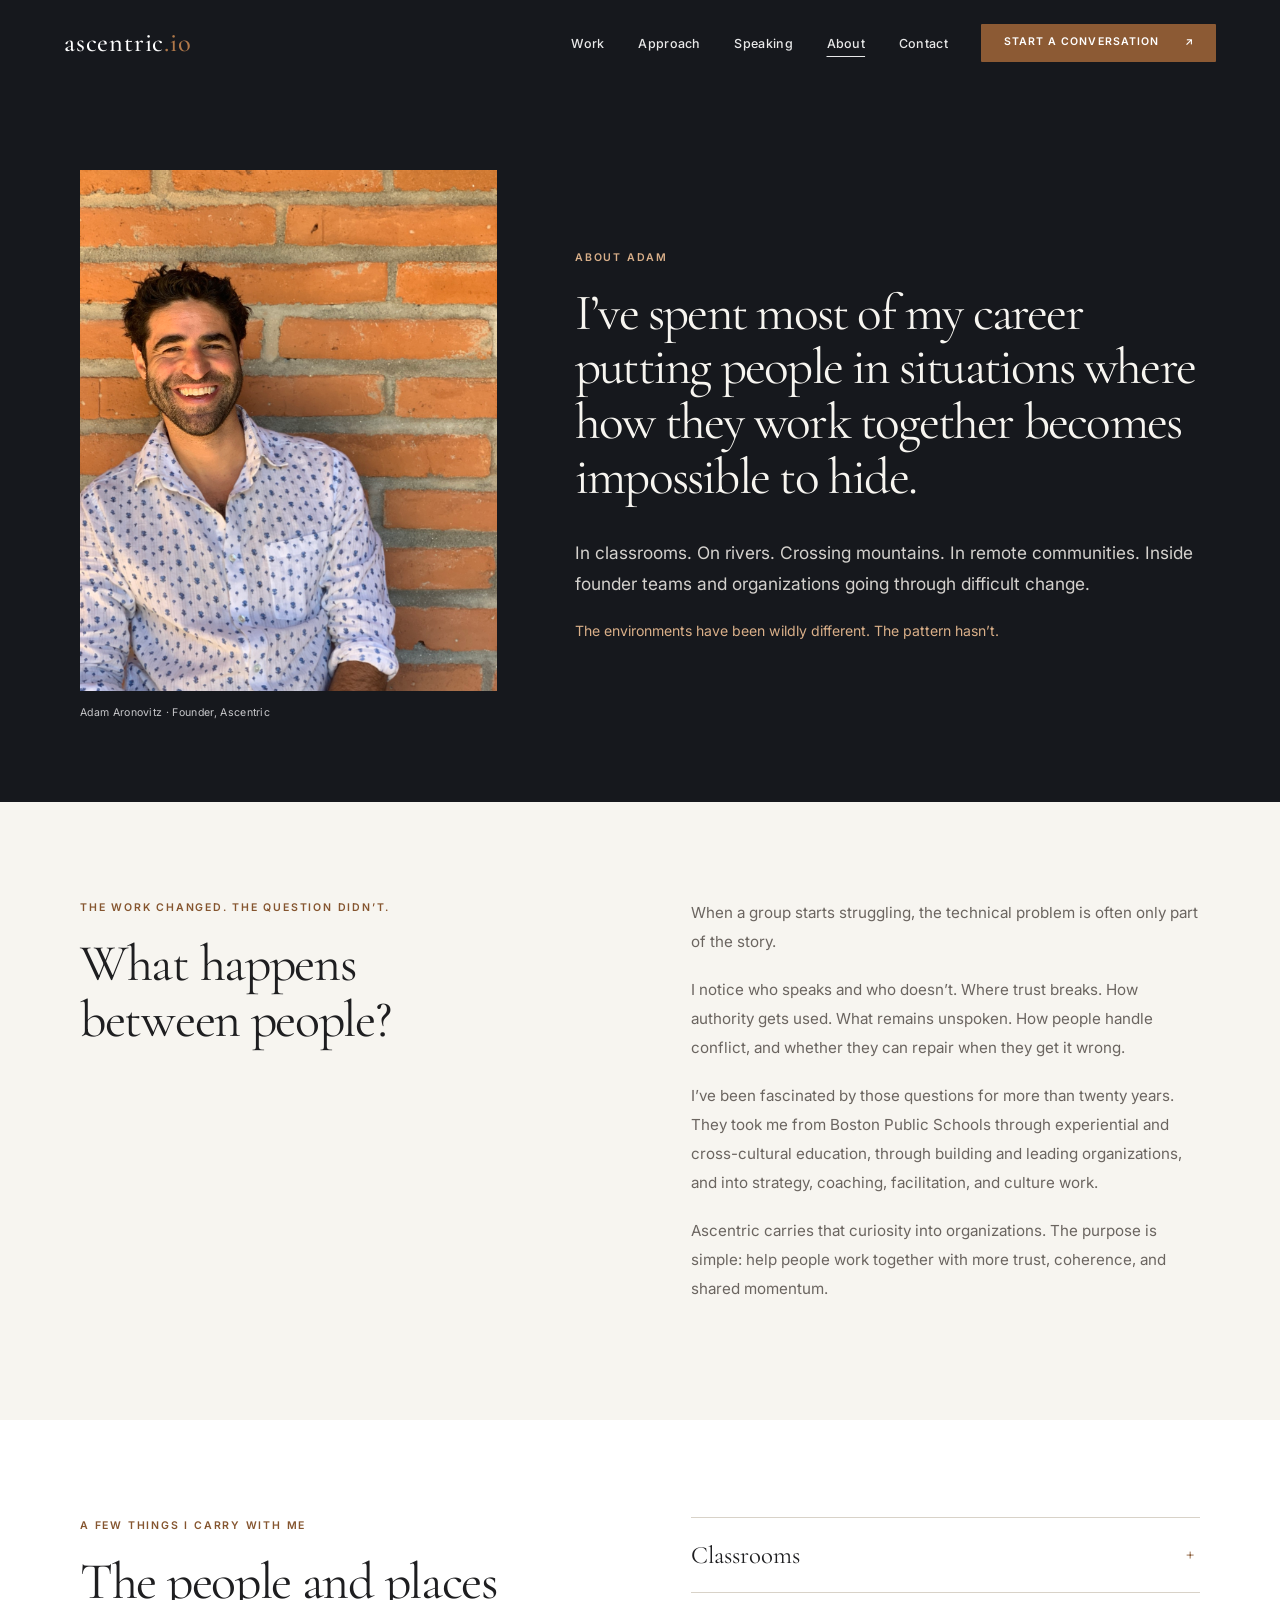
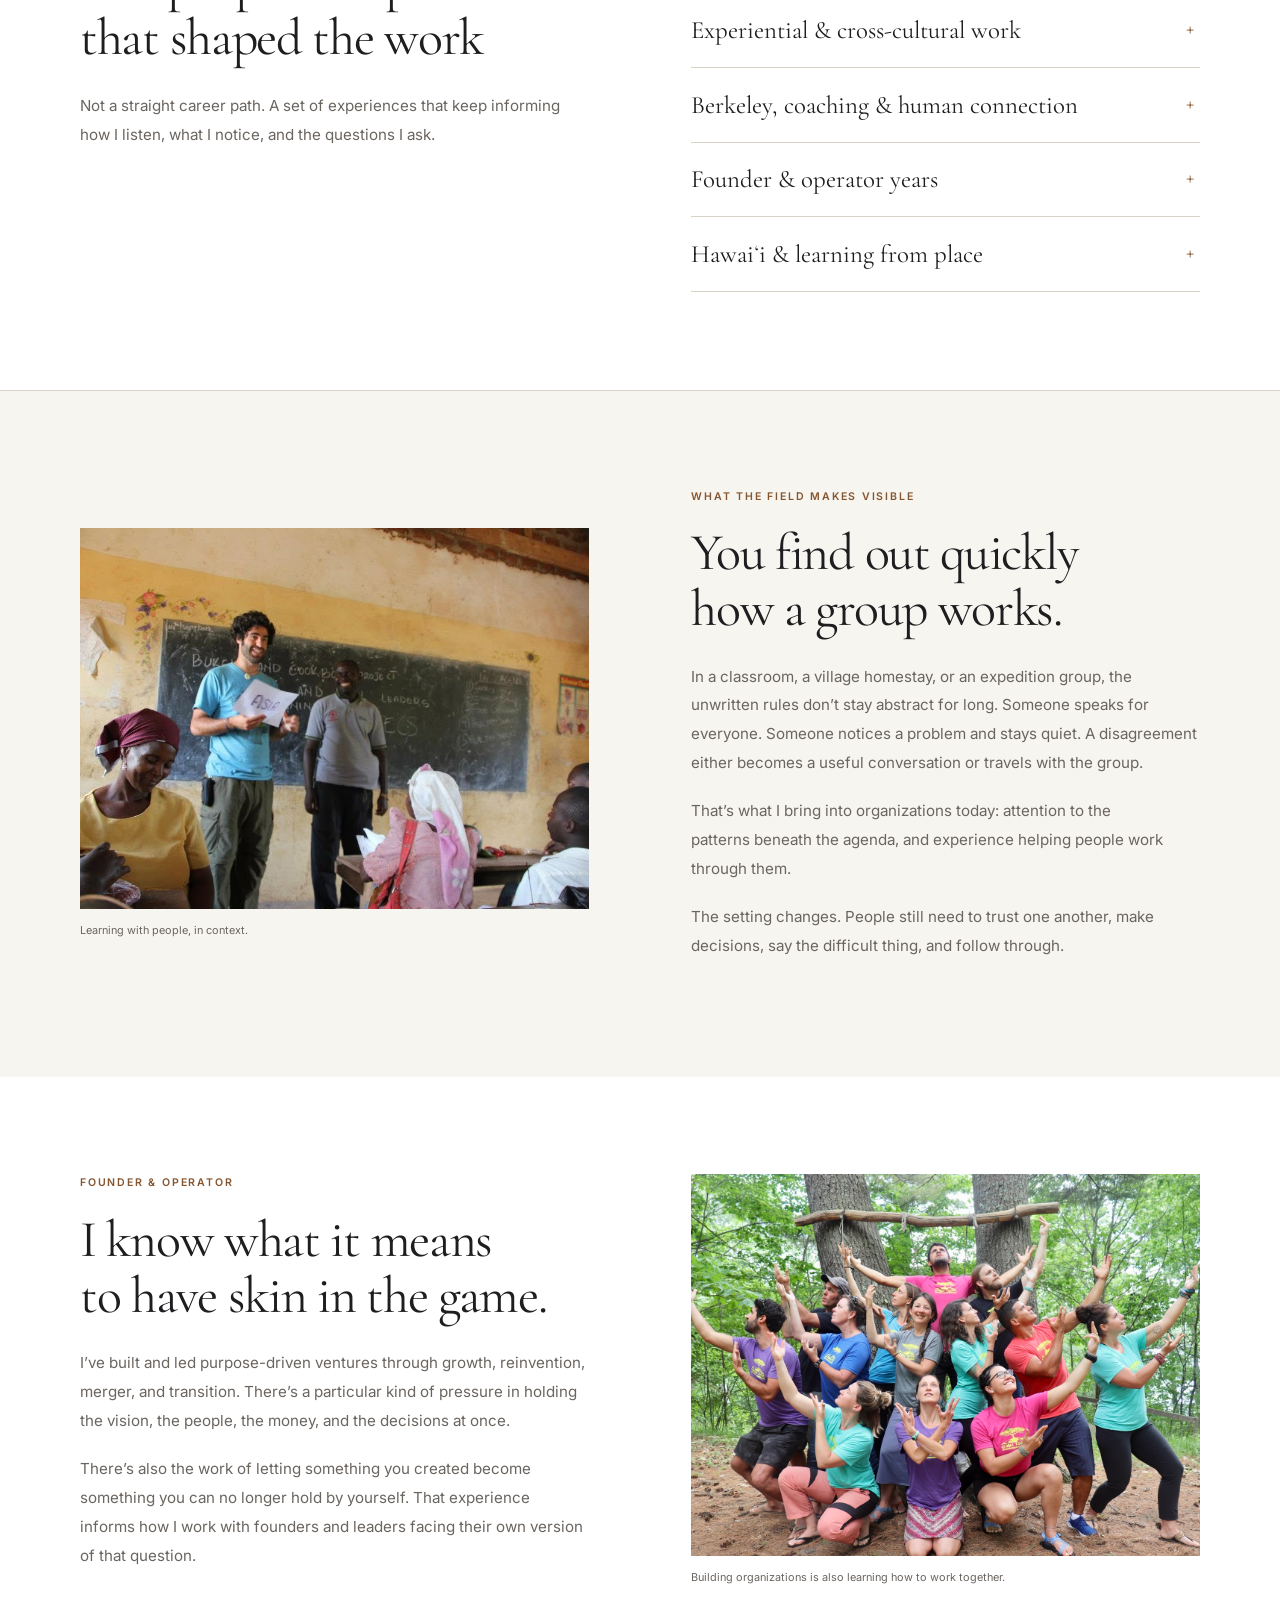
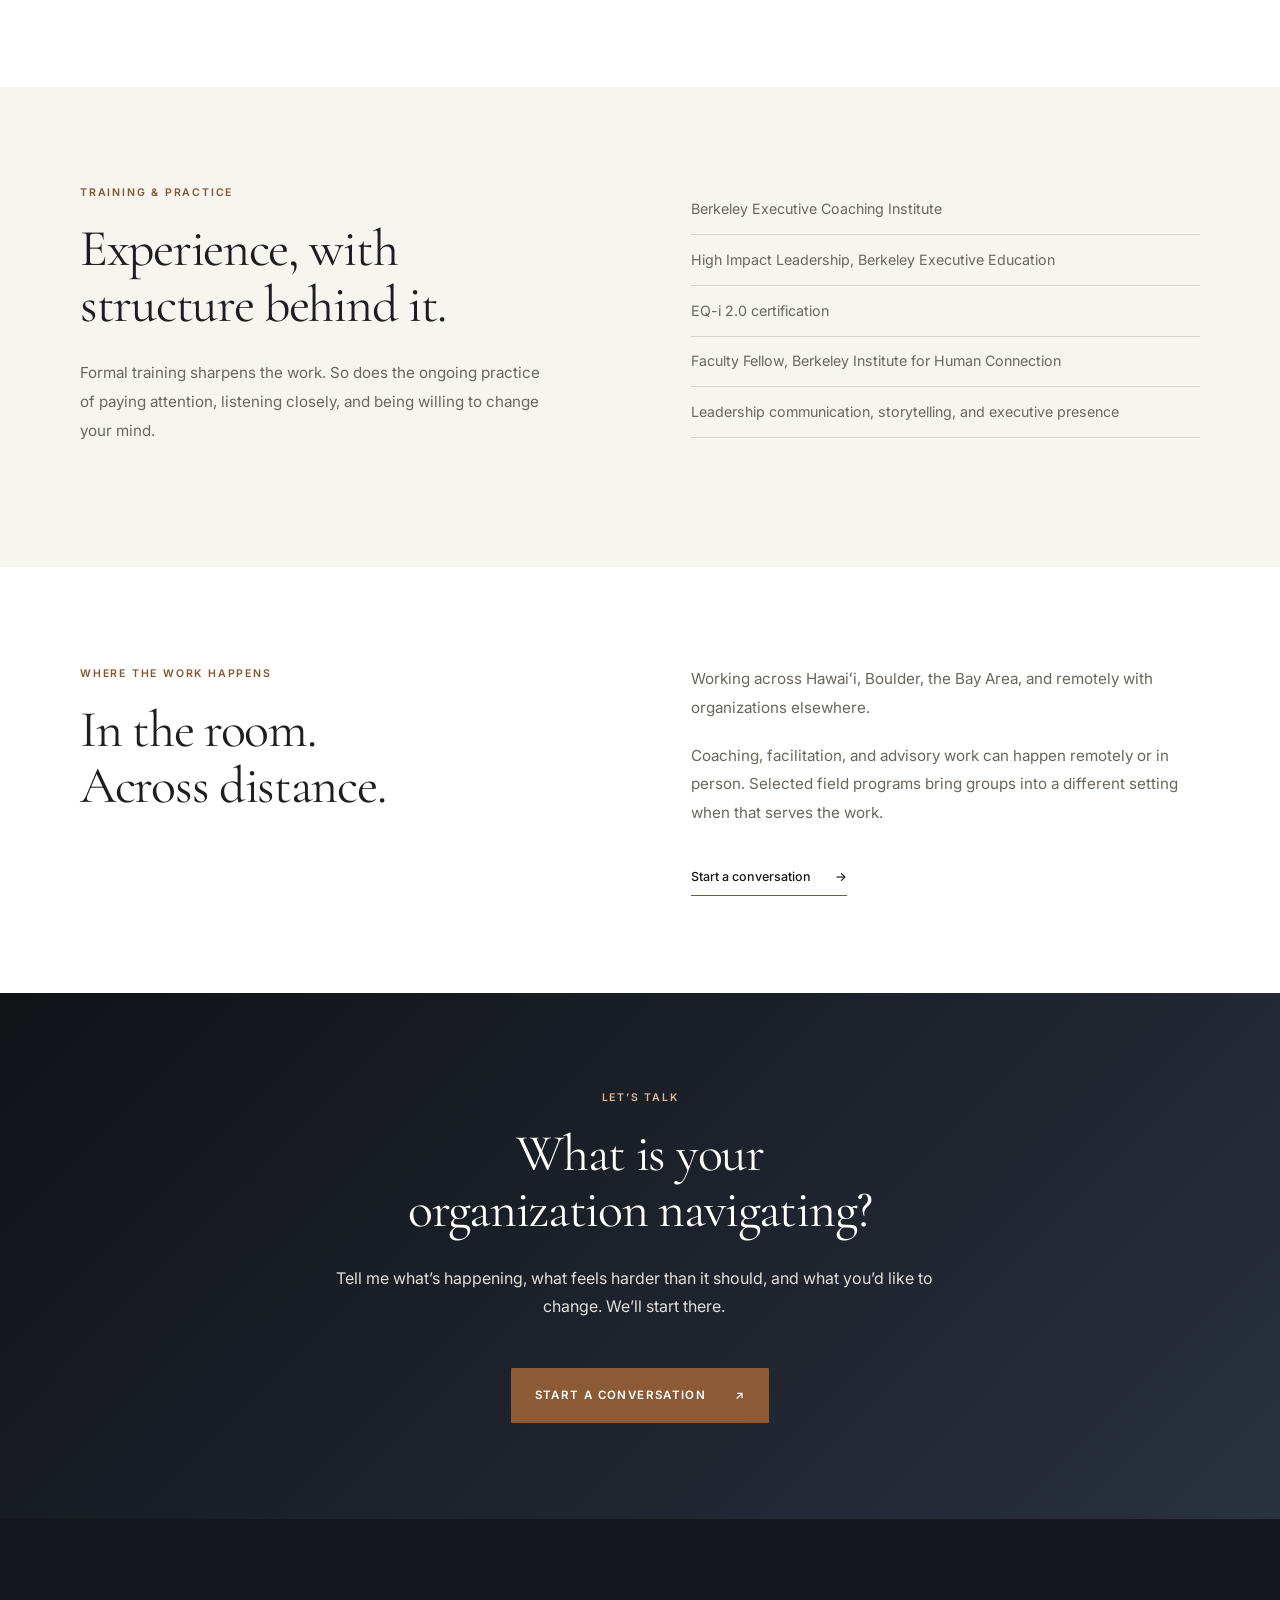
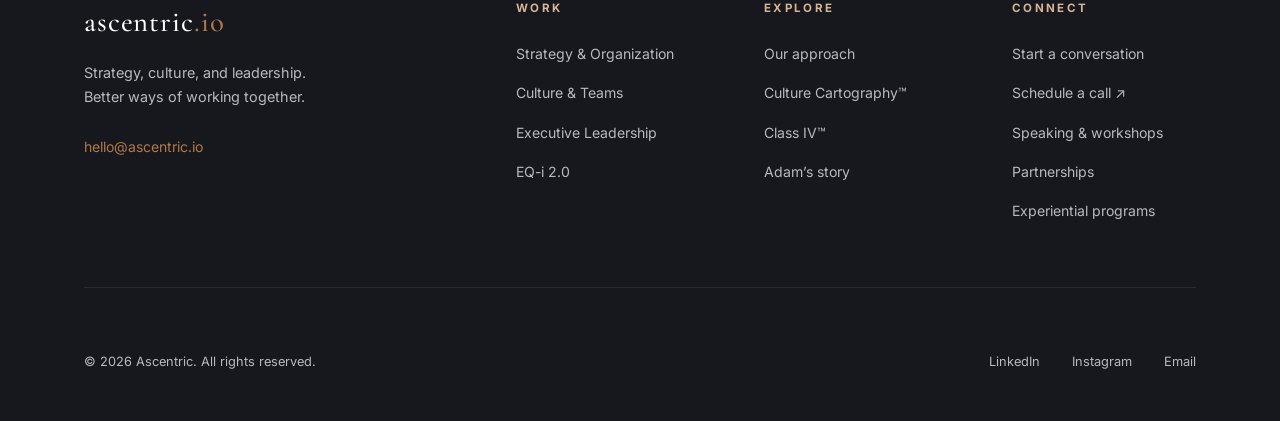
==== commit 3c7a1d38: "Humanize Ascentric and clarify local engagement options" ====
--- a/about.html
+++ b/about.html
@@ -1,413 +1,291 @@
 <!DOCTYPE html>
 <html lang="en">
 <head>
-  <meta charset="UTF-8" />
-  <meta name="viewport" content="width=device-width, initial-scale=1.0" />
-  <meta name="description" content="Adam Aronovitz: founder, operator, consultant, and executive coach. More than two decades exploring how groups build trust, make decisions, and become capable together." />
-  <title>About Adam Aronovitz | Ascentric</title>
-  <link rel="stylesheet" href="css/styles.css" />
-  <link rel="stylesheet" href="css/refinement.css?v=strategy-4" />
-  <link rel="preconnect" href="https://fonts.googleapis.com" />
-  <link rel="preconnect" href="https://fonts.gstatic.com" crossorigin />
+<meta charset="UTF-8" />
+<meta name="viewport" content="width=device-width, initial-scale=1.0" />
+<meta name="description" content="Adam Aronovitz: founder, operator, consultant, and executive coach. More than two decades exploring how groups build trust, make decisions, and become capable together." />
+<title>About Adam Aronovitz | Ascentric</title>
+<link rel="stylesheet" href="css/styles.css" />
+<link rel="stylesheet" href="css/refinement.css?v=human-2" />
+<link rel="preconnect" href="https://fonts.googleapis.com" />
+<link rel="preconnect" href="https://fonts.gstatic.com" crossorigin />
 </head>
-<body class="refined-page preserved-page">
-
-  <!-- NAVIGATION -->
-  <a class="skip-link" href="#main">Skip to content</a>
+<body class="refined-page about-page">
+<!-- NAVIGATION -->
+<a class="skip-link" href="#main">Skip to content</a>
 <nav class="nav" aria-label="Main navigation">
-<a href="index.html" class="nav__logo" aria-label="Ascentric home">ascentric<span class="logo-dot-io">.io</span></a>
-<ul class="nav__links"><li><a href="services.html">Work</a></li><li><a href="approach.html">Approach</a></li><li><a href="about.html">About</a></li><li><a href="contact.html">Contact</a></li><li><a href="contact.html" class="nav__cta">Start a conversation <span aria-hidden="true">↗</span></a></li></ul>
-<button class="nav__toggle" aria-label="Open menu" aria-expanded="false" aria-controls="mobile-menu"><span></span><span></span><span></span></button>
+<a href="index.html" class="nav__logo" aria-label="Ascentric home">ascentric<span class="logo-dot-io">.io</span>
+</a>
+<ul class="nav__links">
+<li>
+<a href="services.html">Work</a>
+</li>
+<li>
+<a href="approach.html">Approach</a>
+</li>
+<li>
+<a href="speaking.html">Speaking</a>
+</li>
+<li>
+<a href="about.html">About</a>
+</li>
+<li>
+<a href="contact.html">Contact</a>
+</li>
+<li>
+<a href="contact.html" class="nav__cta">Start a conversation <span aria-hidden="true">↗</span>
+</a>
+</li>
+</ul>
+<button class="nav__toggle" aria-label="Open menu" aria-expanded="false" aria-controls="mobile-menu">
+<span>
+</span>
+<span>
+</span>
+<span>
+</span>
+</button>
 </nav>
-<div class="nav__mobile" id="mobile-menu" aria-label="Mobile navigation" hidden inert><a href="services.html">Work</a><a href="approach.html">Approach</a><a href="about.html">About</a><a href="contact.html">Contact</a><a href="contact.html" class="nav__mobile-cta">Start a conversation</a></div>
+<div class="nav__mobile" id="mobile-menu" aria-label="Mobile navigation" hidden inert>
+<a href="services.html">Work</a>
+<a href="approach.html">Approach</a>
+<a href="speaking.html">Speaking</a>
+<a href="about.html">About</a>
+<a href="contact.html">Contact</a>
+<a href="contact.html" class="nav__mobile-cta">Start a conversation</a>
+</div>
 <main id="main" tabindex="-1">
-
-  <!-- EDITABLE: About Hero -->
-  <div class="page-hero">
-    <div class="page-hero__bg" style="background-image: url('https://images.unsplash.com/photo-1506905925346-21bda4d32df4?w=1600&q=80');"></div>
-    <div class="page-hero__inner">
-      <p class="eyebrow">About</p>
-      <h1 class="display-lg">Adam Aronovitz</h1>
-      <p>Founder, operator, consultant, and executive coach. More than two decades studying how groups become capable of navigating difficult things together.</p>
-    </div>
-  </div>
-
-  <!-- EDITABLE: Proof Row -->
-  <div class="trust-strip">
-    <div class="trust-strip__inner">
-      <div class="trust-item">
-        <span class="trust-item__num" style="font-size: 3.5rem; line-height: 1;">20+</span>
-        <span class="trust-item__label">Years in leadership &amp; group dynamics facilitation</span>
-      </div>
-      <div class="trust-divider"></div>
-      <div class="trust-item">
-        <span class="trust-item__num" style="font-size: 3.5rem; line-height: 1;">30+</span>
-        <span class="trust-item__label">Countries where Adam has guided programs</span>
-      </div>
-      <div class="trust-divider"></div>
-      <div class="trust-item">
-        <span class="trust-item__num" style="font-size: 3.5rem; line-height: 1;">5x</span>
-        <span class="trust-item__label">Founder &amp; operator across ventures, mergers &amp; transitions</span>
-      </div>
-      <div class="trust-divider"></div>
-      <div class="trust-item">
-        <span class="trust-item__num">Berkeley-trained</span>
-        <span class="trust-item__label">Executive Coach: Berkeley Executive Coaching Institute</span>
-      </div>
-    </div>
-  </div>
-
-  <!-- EDITABLE: Intro / Thesis -->
-  <div class="about-story">
-    <div class="about-story__inner">
-      <div class="about-story__text">
-        <p class="eyebrow reveal">The Work &amp; The Person</p>
-        <h2 class="display-md reveal reveal-delay-1" style="color: var(--dark); margin: 1rem 0 1.5rem;">
-          He was watching culture form<br> before he had language for it.
-        </h2>
-        <p class="reveal reveal-delay-2" style="font-size: 1.05rem; line-height: 1.8; color: var(--text-muted); margin-bottom: 1.25rem;">
-          Adam has spent more than two decades studying what happens when groups of people have to navigate uncertainty together.
-        </p>
-        <p class="reveal reveal-delay-2" style="font-size: 1.05rem; line-height: 1.8; color: var(--text-muted); margin-bottom: 1.25rem;">
-          That throughline runs from experiential education and global leadership programs to entrepreneurship, group facilitation, executive coaching, and organizational work. Different rooms, the same questions about how people build trust, communicate, and move together under pressure.
-        </p>
-        <p class="reveal reveal-delay-3" style="font-size: 1.05rem; line-height: 1.8; color: var(--text-muted);">
-          That is why he can often see what is happening beneath the formal agenda: the avoidance,
-          confusion, unspoken tension, trust gaps, and patterns shaping how a team actually moves.
-        </p>
-      </div>
-
-      <div class="about-sidebar">
-        <!-- EDITABLE: About Portrait -->
-        <img
-          src="ascentric_about_photo_shortlist_UPDATED/01-adam-portrait-brick.jpeg"
-          alt="Adam Aronovitz smiling against a brick wall."
-          class="about-sidebar__photo"
-          style="object-position: center top;"
-          width="600"
-        />
-
-        <!-- EDITABLE: Client Experience -->
-        <div class="about-credentials">
-          <h4>Leaders and teams Adam has worked with include</h4>
-          <ul style="display: flex; flex-direction: column; gap: 0.55rem;">
-            <li style="font-size: 0.92rem;">Google</li>
-            <li style="font-size: 0.92rem;">Microsoft</li>
-            <li style="font-size: 0.92rem;">Salesforce</li>
-            <li style="font-size: 0.92rem;">DHL</li>
-            <li style="font-size: 0.92rem;">UC Berkeley</li>
-            <li style="font-size: 0.92rem;">Tulane University</li>
-            <li style="font-size: 0.92rem;">Nishimura &amp; Asahi</li>
-            <li style="font-size: 0.92rem;">American Humane Society</li>
-            <li style="font-size: 0.92rem;">WorkLove.AI</li>
-            <li style="font-size: 0.92rem;">InstaDeep</li>
-          </ul>
-        </div>
-
-        <div style="margin-top: 2rem;">
-          <a href="https://tidycal.com/ascentric" target="_blank" rel="noopener" class="btn btn--primary" style="width: 100%; justify-content: center;">
-            Start a Conversation
-          </a>
-        </div>
-      </div>
-    </div>
-  </div>
-
-  <!-- EDITABLE: Adult Facilitation Proof -->
-  <div style="line-height: 0;">
-    <img
-      src="ascentric_about_photo_shortlist_UPDATED/02-adam-facilitating-adults.jpeg"
-      alt="Adam Aronovitz facilitating a group of adults in a workshop."
-      style="width: 100%; max-height: 520px; object-fit: cover; object-position: center center; display: block;"
-      loading="lazy"
-      width="1600"
-      height="900"
-    />
-  </div>
-
-  <!-- EDITABLE: Built in the Field Story -->
-  <div style="background: var(--dark);">
-    <div class="section">
-      <div style="max-width: var(--container); margin: 0 auto;">
-        <div style="max-width: 680px; margin-bottom: 3.5rem;">
-          <p class="eyebrow reveal" style="color: var(--amber);">The Origin</p>
-          <h2 class="display-md reveal reveal-delay-1" style="color: var(--white); margin: 1rem 0 2.5rem;">
-            Built in the field.
-          </h2>
-
-          <div style="display: flex; flex-direction: column; gap: 0;">
-            <div class="reveal reveal-delay-1" style="padding-bottom: clamp(1.5rem, 4vw, 2rem); margin-bottom: clamp(1.5rem, 4vw, 2rem); border-bottom: 1px solid rgba(255,255,255,0.08);">
-              <p style="font-size: 0.68rem; font-weight: 700; letter-spacing: 0.18em; text-transform: uppercase; color: var(--amber); margin-bottom: 0.6rem;">The classroom came first.</p>
-              <p style="font-size: 1.05rem; font-style: italic; line-height: 1.8; color: rgba(255,255,255,0.85); margin-bottom: 0.85rem;">Before I knew the language of organizational culture, I was watching it form in real time.</p>
-              <p style="font-size: 1rem; line-height: 1.8; color: rgba(255,255,255,0.65);">Adam began as an educator in Boston Public Schools and has continued teaching across settings: from cross-cultural leadership programs and founder communities to guest lectures at Tulane University and the University of Arizona. In those environments, group dynamics were immediate and unavoidable. Trust, attention, belonging, conflict, authority, and communication shaped what a group could learn and whether people could move together.</p>
-            </div>
-            <div class="reveal reveal-delay-2" style="padding-bottom: clamp(1.5rem, 4vw, 2rem); margin-bottom: clamp(1.5rem, 4vw, 2rem); border-bottom: 1px solid rgba(255,255,255,0.08);">
-              <p style="font-size: 0.68rem; font-weight: 700; letter-spacing: 0.18em; text-transform: uppercase; color: var(--amber); margin-bottom: 0.6rem;">Then the world became the classroom.</p>
-              <p style="font-size: 1rem; line-height: 1.8; color: rgba(255,255,255,0.65);">Through Global Routes and cross-cultural experiential programs, Adam spent years designing and guiding group experiences across more than 30 countries. In village homestays, wilderness settings, expedition groups, and unfamiliar environments, he watched how people build trust, handle ambiguity, respond to pressure, and become capable together.</p>
-            </div>
-            <div class="reveal reveal-delay-3" style="padding-bottom: clamp(1.5rem, 4vw, 2rem); margin-bottom: clamp(1.5rem, 4vw, 2rem); border-bottom: 1px solid rgba(255,255,255,0.08);">
-              <p style="font-size: 0.68rem; font-weight: 700; letter-spacing: 0.18em; text-transform: uppercase; color: var(--amber); margin-bottom: 0.6rem;">Then came the founder/operator years.</p>
-              <p style="font-size: 1rem; line-height: 1.8; color: rgba(255,255,255,0.65);">Adam built and led purpose-driven ventures, navigated growth, reinvention, merger, transition, and the difficult work of allowing something you created to evolve beyond you.</p>
-            </div>
-            <div class="reveal reveal-delay-4">
-              <p style="font-size: 0.68rem; font-weight: 700; letter-spacing: 0.18em; text-transform: uppercase; color: var(--amber); margin-bottom: 0.6rem;">Formal coaching gave structure to patterns he had been watching for decades.</p>
-              <p style="font-size: 1rem; line-height: 1.8; color: rgba(255,255,255,0.65);">Executive coaching, emotional intelligence, leadership development, and organizational systems work added language, tools, and precision to a field-tested understanding of how individuals and groups actually behave under pressure.</p>
-            </div>
-          </div>
-        </div>
-
-        <!-- EDITABLE: Cross-Cultural Teaching Image -->
-        <div class="reveal reveal-delay-2" style="overflow: hidden; line-height: 0;">
-          <img
-            src="ascentric_about_photo_shortlist_UPDATED/03-adam-teaching-cross-cultural.jpeg"
-            alt="Adam Aronovitz facilitating a cross-cultural learning session in a classroom."
-            style="width: 100%; max-height: 420px; object-fit: cover; object-position: center center; display: block;"
-            loading="lazy"
-            width="1200"
-            height="800"
-          />
-        </div>
-      </div>
-    </div>
-  </div>
-
-  <!-- EDITABLE: Field Lessons -->
-  <div style="background: var(--cream);">
-    <div class="section">
-      <div style="max-width: var(--container); margin: 0 auto;">
-        <div style="text-align: center; margin-bottom: 3.5rem;">
-          <p class="eyebrow reveal">Why This Background Matters</p>
-          <h2 class="display-md reveal reveal-delay-1" style="color: var(--dark); margin-top: 1rem;">What the field teaches quickly</h2>
-          <p class="reveal reveal-delay-2" style="font-size: 1.05rem; color: var(--text-muted); margin-top: 0.75rem; max-width: 520px; margin-left: auto; margin-right: auto; line-height: 1.75;">
-            These are not frameworks Adam read. They are patterns he watched play out in real groups under real pressure.
-          </p>
-        </div>
-        <div class="two-col-grid" style="gap: 1.5rem;">
-          <div class="reveal" style="background: var(--white); padding: 2rem;">
-            <p style="font-size: 0.68rem; font-weight: 700; letter-spacing: 0.18em; text-transform: uppercase; color: var(--accent-ink); margin-bottom: 0.75rem;">01</p>
-            <h3 style="font-family: var(--font-display); font-size: 1.35rem; color: var(--dark); margin-bottom: 0.75rem; font-weight: 500;">Trust is observable.</h3>
-            <p style="font-size: 0.93rem; color: var(--text-muted); line-height: 1.75;">You can see when trust is present, when it is thin, and when people are performing safety instead of feeling it.</p>
-          </div>
-          <div class="reveal reveal-delay-1" style="background: var(--white); padding: 2rem;">
-            <p style="font-size: 0.68rem; font-weight: 700; letter-spacing: 0.18em; text-transform: uppercase; color: var(--accent-ink); margin-bottom: 0.75rem;">02</p>
-            <h3 style="font-family: var(--font-display); font-size: 1.35rem; color: var(--dark); margin-bottom: 0.75rem; font-weight: 500;">Avoidance has a cost.</h3>
-            <p style="font-size: 0.93rem; color: var(--text-muted); line-height: 1.75;">What does not get named in the room usually shows up later as confusion, resentment, delay, or misalignment.</p>
-          </div>
-          <div class="reveal reveal-delay-2" style="background: var(--white); padding: 2rem;">
-            <p style="font-size: 0.68rem; font-weight: 700; letter-spacing: 0.18em; text-transform: uppercase; color: var(--accent-ink); margin-bottom: 0.75rem;">03</p>
-            <h3 style="font-family: var(--font-display); font-size: 1.35rem; color: var(--dark); margin-bottom: 0.75rem; font-weight: 500;">Culture is practiced under pressure.</h3>
-            <p style="font-size: 0.93rem; color: var(--text-muted); line-height: 1.75;">The real culture is not the value statement. It is how people communicate, decide, repair, and follow through when things get hard.</p>
-          </div>
-          <div class="reveal reveal-delay-3" style="background: var(--white); padding: 2rem;">
-            <p style="font-size: 0.68rem; font-weight: 700; letter-spacing: 0.18em; text-transform: uppercase; color: var(--accent-ink); margin-bottom: 0.75rem;">04</p>
-            <h3 style="font-family: var(--font-display); font-size: 1.35rem; color: var(--dark); margin-bottom: 0.75rem; font-weight: 500;">Groups move at the speed of truth.</h3>
-            <p style="font-size: 0.93rem; color: var(--text-muted); line-height: 1.75;">The faster a team can tell the truth with care, the faster it can learn, adapt, and move.</p>
-          </div>
-        </div>
-      </div>
-    </div>
-  </div>
-
-  <!-- EDITABLE: Founder Operator -->
-  <div style="background: var(--white);">
-    <div class="section">
-      <div class="two-col-grid" style="max-width: var(--container); margin: 0 auto; gap: clamp(2.5rem, 6vw, 5rem); align-items: start;">
-        <div>
-          <p class="eyebrow reveal">Founder &amp; Operator</p>
-          <h2 class="display-md reveal reveal-delay-1" style="color: var(--dark); margin: 1rem 0 1.5rem;">He knows what it means to build something that has to evolve beyond you.</h2>
-          <p class="reveal reveal-delay-2" style="font-size: 1.05rem; line-height: 1.8; color: var(--text-muted); margin-bottom: 1.25rem;">
-            Adam has built and led multiple purpose-driven ventures, including Global Routes,
-            The Cookbook Project, Adobo Ace, and Ascentric, and helped steward Carpe Diem
-            Education Group through a major merger and transition.
-          </p>
-          <p class="reveal reveal-delay-2" style="font-size: 1.05rem; line-height: 1.8; color: var(--text-muted); margin-bottom: 1.25rem;">
-            He brings firsthand experience with the realities founders and executives face:
-            growth, reinvention, integration, identity shifts, team complexity, letting go,
-            and the emotional weight of building something that eventually has to evolve
-            beyond you.
-          </p>
-          <p class="reveal reveal-delay-3" style="font-size: 1.05rem; line-height: 1.8; color: var(--text-muted);">
-            That is why his work with leaders is not theoretical. He understands the pressure
-            of holding vision, people, decisions, money, meaning, and momentum at the same time.
-          </p>
-        </div>
-        <!-- EDITABLE: Founder Operator Team Culture -->
-        <div class="reveal reveal-delay-2">
-          <img
-            src="ascentric_about_photo_shortlist_UPDATED/04-global-routes-team-culture.jpeg"
-            alt="Adam Aronovitz with a Global Routes team during a playful team gathering outdoors."
-            style="width: 100%; aspect-ratio: 4/3; object-fit: cover; object-position: center 30%; display: block;"
-            loading="lazy"
-            width="800"
-            height="600"
-          />
-          <p style="font-size: 0.65rem; color: var(--text-muted); margin-top: 0.5rem; letter-spacing: 0.04em; opacity: 0.5;">Global Routes team gathering</p>
-        </div>
-      </div>
-    </div>
-  </div>
-
-  <!-- EDITABLE: Formal Training -->
-  <!-- Heading: Formal training layered onto field experience. -->
-  <div style="background: var(--cream);">
-    <div class="section">
-      <div style="max-width: var(--container); margin: 0 auto;">
-        <div style="max-width: 540px; margin-bottom: 3.5rem;">
-          <p class="eyebrow reveal">How the Work is Grounded</p>
-          <h2 class="display-md reveal reveal-delay-1" style="color: var(--dark); margin-top: 1rem;">Formal training layered<br> onto field experience.</h2>
-          <p class="reveal reveal-delay-2" style="font-size: 1.05rem; line-height: 1.8; color: var(--text-muted); margin-top: 1.25rem;">
-            Over time, the experiential grounding was layered with formal training and ongoing
-            practice across several disciplines that continue to shape how Adam works with
-            leaders and teams.
-          </p>
-        </div>
-        <div class="reveal reveal-delay-1 two-col-grid" style="gap: 2rem;">
-          <div class="about-credentials" style="border: 1px solid var(--stone); padding: 2rem; background: var(--white);">
-            <h4>Executive Coaching &amp; Leadership Development</h4>
-            <ul>
-              <li>Berkeley Executive Coaching Institute</li>
-              <li>High Impact Leadership: Berkeley Executive Education</li>
-              <li>EQ-i 2.0 Certified (Emotional Intelligence)</li>
-              <li>Project Wayfinder Certified</li>
-            </ul>
-          </div>
-          <div class="about-credentials" style="border: 1px solid var(--stone); padding: 2rem; background: var(--white);">
-            <h4>Experiential Learning &amp; Group Dynamics</h4>
-            <p style="font-size: 0.92rem; color: var(--text-muted); line-height: 1.7; margin-bottom: 1rem;">
-              20+ years designing and facilitating experiences in which groups navigate
-              uncertainty, difference, challenge, reflection, trust, conflict, and shared
-              responsibility.
-            </p>
-            <ul>
-              <li>Global Routes</li>
-              <li>Carpe Diem Education</li>
-              <li>Interlocken / Windsor Mountain</li>
-              <li>Outward Bound</li>
-              <li>Influenced by NOLS expedition education traditions</li>
-            </ul>
-          </div>
-        </div>
-        <div class="reveal reveal-delay-2 two-col-grid" style="margin-top: 2rem; gap: 2rem;">
-          <div class="about-credentials" style="border: 1px solid var(--stone); padding: 2rem; background: var(--white);">
-            <h4>Leadership Storytelling &amp; Executive Presence</h4>
-            <p style="font-size: 0.92rem; color: var(--text-muted); line-height: 1.7; margin: 0;">
-              An area of practice woven through Adam&rsquo;s coaching, facilitation, and speaking
-              work: helping leaders find and use their own story, and carry themselves with
-              clarity and presence under pressure.
-            </p>
-          </div>
-          <div class="about-credentials" style="border: 1px solid var(--stone); padding: 2rem; background: var(--white);">
-            <h4>Contemplative, Relational &amp; Embodied Practice</h4>
-            <p style="font-size: 0.92rem; color: var(--text-muted); line-height: 1.7; margin-bottom: 1rem;">
-              Longstanding practice in meditation, mindfulness, and contemplative inquiry,
-              informing work with attention, presence, and how leaders respond under pressure.
-            </p>
-            <ul>
-              <li>Authentic Relating &amp; Nonviolent Communication</li>
-              <li>Enneagram Systems Work</li>
-              <li>Hua &#x02BF;&#x0100;ina: Two-Year Hawaiian Studies Course</li>
-            </ul>
-          </div>
-        </div>
-      </div>
-    </div>
-  </div>
-
-  <!-- EDITABLE: Lineage Image -->
-  <div style="position: relative; overflow: hidden; line-height: 0;">
-    <img
-      src="ascentric_about_photo_shortlist_UPDATED/06-lineage-we-carry.jpeg"
-      alt="Adam Aronovitz sharing a close moment during The Lineage We Carry workshop."
-      style="width: 100%; max-height: 480px; object-fit: cover; object-position: center center; display: block;"
-      loading="lazy"
-      width="1600"
-      height="900"
-    />
-    <div style="position: absolute; bottom: 1.25rem; left: 0; right: 0; padding: 0 var(--section-h);">
-      <p class="photo-caption" style="font-size: 0.65rem; color: rgba(255,255,255,0.65); letter-spacing: 0.1em; text-transform: uppercase;">The Lineage We Carry</p>
-    </div>
-  </div>
-
-  <!-- EDITABLE: Location and Delivery -->
-  <div style="background: var(--dark); padding: var(--section-v) var(--section-h);">
-    <div class="two-col-grid" style="max-width: var(--container); margin: 0 auto; gap: clamp(2.5rem, 6vw, 5rem); align-items: center;">
-      <div>
-        <p class="eyebrow reveal" style="color: var(--amber);">Location &amp; Delivery</p>
-        <h2 class="display-md reveal reveal-delay-1" style="color: var(--white); margin: 1rem 0 1.5rem;">Based in Boulder.<br> Working everywhere.</h2>
-        <p class="reveal reveal-delay-2" style="font-size: 1.05rem; line-height: 1.8; color: rgba(255,255,255,0.65); margin-bottom: 1.25rem;">
-          Adam is based in Boulder, Colorado and works with clients remotely, in person,
-          and through selected travel engagements and field-based retreats.
-        </p>
-        <p class="reveal reveal-delay-3" style="font-size: 1.05rem; line-height: 1.8; color: rgba(255,255,255,0.65);">
-          His field-based work includes Hawai'i leadership immersions, river-based programs,
-          and custom retreats and leadership experiences in selected locations.
-        </p>
-      </div>
-      <div class="reveal reveal-delay-2" style="display: flex; flex-direction: column; gap: 1.25rem;">
-        <div style="padding: 1.5rem; border: 1px solid rgba(255,255,255,0.1); display: flex; gap: 1rem; align-items: flex-start;">
-          <span aria-hidden="true" style="color: currentColor; flex-shrink: 0;">—</span>
-          <div>
-            <p style="font-size: 0.7rem; font-weight: 700; letter-spacing: 0.15em; text-transform: uppercase; color: var(--amber); margin-bottom: 0.3rem;">Remote</p>
-            <p style="font-size: 0.93rem; color: rgba(255,255,255,0.55); line-height: 1.65;">Coaching and advisory engagements worldwide</p>
-          </div>
-        </div>
-        <div style="padding: 1.5rem; border: 1px solid rgba(255,255,255,0.1); display: flex; gap: 1rem; align-items: flex-start;">
-          <span aria-hidden="true" style="color: currentColor; flex-shrink: 0;">—</span>
-          <div>
-            <p style="font-size: 0.7rem; font-weight: 700; letter-spacing: 0.15em; text-transform: uppercase; color: var(--amber); margin-bottom: 0.3rem;">In-Person</p>
-            <p style="font-size: 0.93rem; color: rgba(255,255,255,0.55); line-height: 1.65;">Boulder, Colorado and selected in-person engagements</p>
-          </div>
-        </div>
-        <div style="padding: 1.5rem; border: 1px solid rgba(255,255,255,0.1); display: flex; gap: 1rem; align-items: flex-start;">
-          <span aria-hidden="true" style="color: currentColor; flex-shrink: 0;">—</span>
-          <div>
-            <p style="font-size: 0.7rem; font-weight: 700; letter-spacing: 0.15em; text-transform: uppercase; color: var(--amber); margin-bottom: 0.3rem;">Field-Based Retreats</p>
-            <p style="font-size: 0.93rem; color: rgba(255,255,255,0.55); line-height: 1.65;">Hawai'i, river, and outdoor leadership programs by arrangement</p>
-          </div>
-        </div>
-      </div>
-    </div>
-  </div>
-
-  <!-- EDITABLE: River Field Image -->
-  <div style="overflow: hidden; line-height: 0;">
-    <img
-      src="ascentric_about_photo_shortlist_UPDATED/07-adam-river-field.jpeg"
-      alt="Adam Aronovitz rowing a raft through a river canyon with another raft in the distance."
-      style="width: 100%; max-height: 420px; object-fit: cover; object-position: center 40%; display: block;"
-      loading="lazy"
-      width="1600"
-      height="900"
-    />
-  </div>
-
-  <!-- EDITABLE: Final CTA -->
-  <div class="cta-section">
-    <div class="cta-section__bg"></div>
-    <div class="cta-section__overlay"></div>
-    <div class="cta-section__inner">
-      <p class="eyebrow reveal">Work Together</p>
-      <h2 class="display-md reveal reveal-delay-1">Ready to see what your team is really navigating?</h2>
-      <p class="reveal reveal-delay-2">
-        A 30-minute conversation is the right place to start. A real exchange
-        about what is happening, what feels harder than it should, and whether Ascentric is the right fit.
-      </p>
-      <div class="cta-section__actions reveal reveal-delay-3">
-        <a href="https://tidycal.com/ascentric" target="_blank" rel="noopener" class="btn btn--primary btn--lg">Start a Conversation</a>
-        <a href="services.html" class="btn btn--outline btn--lg">Explore the Work</a>
-      </div>
-    </div>
-  </div>
-
-  </main>
-  <!-- FOOTER -->
-  <footer class="footer"><div class="footer__inner"><div class="footer__top">
-<div><a href="index.html" class="footer__brand-name" aria-label="Ascentric home">ascentric<span class="logo-dot-io">.io</span></a><p class="footer__brand-desc">Strategy, culture, and leadership<br> for what comes next.</p><a href="mailto:hello@ascentric.io" class="footer__email">hello@ascentric.io</a></div>
-<div class="footer__col"><p class="footer__col-title">Work</p><ul><li><a href="services.html#strategy">Strategy &amp; Organization</a></li><li><a href="services.html#culture">Culture &amp; Teams</a></li><li><a href="services.html#leadership">Executive Leadership</a></li><li><a href="services.html#eq-i">EQ-i 2.0</a></li></ul></div>
-<div class="footer__col"><p class="footer__col-title">Explore</p><ul><li><a href="approach.html">Our approach</a></li><li><a href="culture-cartography.html">Culture Cartography™</a></li><li><a href="class-iv.html">Class IV™</a></li><li><a href="about.html">Adam’s story</a></li></ul></div>
-<div class="footer__col"><p class="footer__col-title">Connect</p><ul><li><a href="contact.html">Start a conversation</a></li><li><a href="https://tidycal.com/ascentric" target="_blank" rel="noopener">Schedule a call ↗</a></li><li><a href="speaking.html">Speaking &amp; workshops</a></li><li><a href="contact.html#partnerships">Partnerships</a></li><li><a href="offsites.html">Experiential programs</a></li></ul></div>
-</div><div class="footer__bottom"><p class="footer__copy">&copy; 2026 Ascentric. All rights reserved.</p><div class="footer__social"><a href="https://linkedin.com/in/adamaronovitz" target="_blank" rel="noopener">LinkedIn</a><a href="https://instagram.com/ascentric.io" target="_blank" rel="noopener">Instagram</a><a href="mailto:hello@ascentric.io">Email</a></div></div></div></footer>
-
-  <script src="js/main.js?v=strategy-2"></script>
+<header class="editorial-hero about-human-hero">
+<div class="section-shell founder-layout">
+<figure class="founder-image">
+<img src="ascentric_about_photo_shortlist_UPDATED/01-adam-portrait-brick.jpeg" alt="Adam Aronovitz smiling in front of a brick wall." class="" loading="eager">
+<figcaption>Adam Aronovitz · Founder, Ascentric</figcaption>
+</figure>
+<div>
+<p class="eyebrow">About Adam</p>
+<h1>I’ve spent most of my career putting people in situations where how they work together becomes impossible to hide.</h1>
+<p class="lead">In classrooms. On rivers. Crossing mountains. In remote communities. Inside founder teams and organizations going through difficult change.</p>
+<p class="about-opening-note">The environments have been wildly different. The pattern hasn’t.</p>
+</div>
+</div>
+</header>
+<section class="context-section">
+<div class="section-shell">
+<div class="editorial-split">
+<div>
+<p class="eyebrow">The work changed. The question didn’t.</p>
+<h2>What happens<br>between people?</h2>
+</div>
+<div>
+<p class="lead">When a group starts struggling, the technical problem is often only part of the story.</p>
+<p>I notice who speaks and who doesn’t. Where trust breaks. How authority gets used. What remains unspoken. How people handle conflict, and whether they can repair when they get it wrong.</p>
+<p>I’ve been fascinated by those questions for more than twenty years. They took me from Boston Public Schools through experiential and cross-cultural education, through building and leading organizations, and into strategy, coaching, facilitation, and culture work.</p>
+<p>Ascentric carries that curiosity into organizations. The purpose is simple: help people work together with more trust, coherence, and shared momentum.</p>
+</div>
+</div>
+</div>
+</section>
+<section class="lineage-section" id="lineage">
+<div class="section-shell">
+<div class="editorial-split">
+<div>
+<p class="eyebrow">A few things I carry with me</p>
+<h2>The people and places<br>that shaped the work</h2>
+<p>Not a straight career path. A set of experiences that keep informing how I listen, what I notice, and the questions I ask.</p>
+</div>
+<div class="lineage-list">
+<details>
+<summary>Classrooms<span class="disclosure-symbol" aria-hidden="true">+</span>
+</summary>
+<p>I began in Boston Public Schools. Before I had language for organizational culture, I could see how trust, attention, belonging, authority, and conflict shaped what a group could learn. A performance problem was often a relationship problem too.</p>
+</details>
+<details>
+<summary>Experiential &amp; cross-cultural work<span class="disclosure-symbol" aria-hidden="true">+</span>
+</summary>
+<p>Through Global Routes and cross-cultural programs in more than 30 countries, I worked with groups in village homestays, wilderness settings, and unfamiliar environments. Roles, communication, power, and interdependence become visible quickly when people have to rely on one another.</p>
+</details>
+<details>
+<summary>Berkeley, coaching &amp; human connection<span class="disclosure-symbol" aria-hidden="true">+</span>
+</summary>
+<p>Training through the Berkeley Executive Coaching Institute and High Impact Leadership at Berkeley Executive Education gave structure to patterns I’d been watching for years. Presence, communication, storytelling, and careful listening remain part of how I work.</p>
+</details>
+<details>
+<summary>Founder &amp; operator years<span class="disclosure-symbol" aria-hidden="true">+</span>
+</summary>
+<p>Through Global Routes, The Cookbook Project, Adobo Ace, and Ascentric, and a major merger and transition at Carpe Diem Education Group, culture became operational. Decisions affected people, money, identity, and the future of something I cared about.</p>
+</details>
+<details>
+<summary>Hawaiʻi &amp; learning from place<span class="disclosure-symbol" aria-hidden="true">+</span>
+</summary>
+<p>Place-based learning and Hawaiian studies have deepened my attention to context, relationship, community, and responsibility. They keep reminding me that understanding a group starts with listening to the people and the place already there.</p>
+</details>
+</div>
+</div>
+</div>
+</section>
+<section class="field-section">
+<div class="section-shell">
+<div class="editorial-split">
+<figure class="story-photo">
+<img src="ascentric_about_photo_shortlist_UPDATED/03-adam-teaching-cross-cultural.jpeg" alt="Adam teaching with community members in a classroom." class="" loading="lazy">
+<figcaption>Learning with people, in context.</figcaption>
+</figure>
+<div>
+<p class="eyebrow">What the field makes visible</p>
+<h2>You find out quickly<br>how a group works.</h2>
+<p>In a classroom, a village homestay, or an expedition group, the unwritten rules don’t stay abstract for long. Someone speaks for everyone. Someone notices a problem and stays quiet. A disagreement either becomes a useful conversation or travels with the group.</p>
+<p>That’s what I bring into organizations today: attention to the patterns beneath the agenda, and experience helping people work through them.</p>
+<p>The setting changes. People still need to trust one another, make decisions, say the difficult thing, and follow through.</p>
+</div>
+</div>
+</div>
+</section>
+<section class="founder-section">
+<div class="section-shell">
+<div class="editorial-split">
+<div>
+<p class="eyebrow">Founder &amp; operator</p>
+<h2>I know what it means<br>to have skin in the game.</h2>
+<p>I’ve built and led purpose-driven ventures through growth, reinvention, merger, and transition. There’s a particular kind of pressure in holding the vision, the people, the money, and the decisions at once.</p>
+<p>There’s also the work of letting something you created become something you can no longer hold by yourself. That experience informs how I work with founders and leaders facing their own version of that question.</p>
+</div>
+<figure class="story-photo">
+<img src="ascentric_about_photo_shortlist_UPDATED/04-global-routes-team-culture.jpeg" alt="The Global Routes team gathered together." class="" loading="lazy">
+<figcaption>Building organizations is also learning how to work together.</figcaption>
+</figure>
+</div>
+</div>
+</section>
+<section class="context-section">
+<div class="section-shell">
+<div class="editorial-split">
+<div>
+<p class="eyebrow">Training &amp; practice</p>
+<h2>Experience, with<br>structure behind it.</h2>
+<p>Formal training sharpens the work. So does the ongoing practice of paying attention, listening closely, and being willing to change your mind.</p>
+</div>
+<div>
+<ul class="line-list">
+<li>Berkeley Executive Coaching Institute</li>
+<li>High Impact Leadership, Berkeley Executive Education</li>
+<li>EQ-i 2.0 certification</li>
+<!-- VERIFY EXACT TITLE BEFORE DEPLOY: provisional role supplied by Adam for this local draft. -->
+<li>Faculty Fellow, Berkeley Institute for Human Connection</li>
+<li>Leadership communication, storytelling, and executive presence</li>
+</ul>
+<!-- VERIFY FORMAL TRAINING NAME BEFORE DEPLOY: source lists Project Wayfinder Certified and Hua ʿĀina. Exact credential names are intentionally omitted pending confirmation. -->
+</div>
+</div>
+</div>
+</section>
+<section class="location-section">
+<div class="section-shell">
+<div class="editorial-split">
+<div>
+<p class="eyebrow">Where the work happens</p>
+<h2>In the room.<br>Across distance.</h2>
+</div>
+<div>
+<p class="lead">Working across Hawaiʻi, Boulder, the Bay Area, and remotely with organizations elsewhere.</p>
+<p>Coaching, facilitation, and advisory work can happen remotely or in person. Selected field programs bring groups into a different setting when that serves the work.</p>
+<a class="text-link" href="contact.html">Start a conversation <span aria-hidden="true">→</span>
+</a>
+</div>
+</div>
+</div>
+</section>
+<section class="cta-section closing-section">
+<div class="cta-section__bg" aria-hidden="true">
+</div>
+<div class="cta-section__overlay" aria-hidden="true">
+</div>
+<div class="cta-section__inner">
+<p class="eyebrow">Let’s talk</p>
+<h2 class="display-lg">What is your organization navigating?</h2>
+<p>Tell me what’s happening, what feels harder than it should, and what you’d like to change. We’ll start there.</p>
+<div class="cta-section__actions">
+<a href="contact.html" class="btn btn--primary btn--lg">Start a conversation <span aria-hidden="true">↗</span>
+</a>
+</div>
+</div>
+</section>
+</main>
+<!-- FOOTER -->
+<footer class="footer">
+<div class="footer__inner">
+<div class="footer__top">
+<div>
+<a href="index.html" class="footer__brand-name" aria-label="Ascentric home">ascentric<span class="logo-dot-io">.io</span>
+</a>
+<p class="footer__brand-desc">Strategy, culture, and leadership.<br> Better ways of working together.</p>
+<a href="mailto:hello@ascentric.io" class="footer__email">hello@ascentric.io</a>
+</div>
+<div class="footer__col">
+<p class="footer__col-title">Work</p>
+<ul>
+<li>
+<a href="services.html#strategy">Strategy &amp; Organization</a>
+</li>
+<li>
+<a href="services.html#culture">Culture &amp; Teams</a>
+</li>
+<li>
+<a href="services.html#leadership">Executive Leadership</a>
+</li>
+<li>
+<a href="services.html#eq-i">EQ-i 2.0</a>
+</li>
+</ul>
+</div>
+<div class="footer__col">
+<p class="footer__col-title">Explore</p>
+<ul>
+<li>
+<a href="approach.html">Our approach</a>
+</li>
+<li>
+<a href="culture-cartography.html">Culture Cartography™</a>
+</li>
+<li>
+<a href="class-iv.html">Class IV™</a>
+</li>
+<li>
+<a href="about.html">Adam’s story</a>
+</li>
+</ul>
+</div>
+<div class="footer__col">
+<p class="footer__col-title">Connect</p>
+<ul>
+<li>
+<a href="contact.html">Start a conversation</a>
+</li>
+<li>
+<a href="https://tidycal.com/ascentric" target="_blank" rel="noopener">Schedule a call ↗</a>
+</li>
+<li>
+<a href="speaking.html">Speaking &amp; workshops</a>
+</li>
+<li>
+<a href="contact.html#partnerships">Partnerships</a>
+</li>
+<li>
+<a href="offsites.html">Experiential programs</a>
+</li>
+</ul>
+</div>
+</div>
+<div class="footer__bottom">
+<p class="footer__copy">&copy; 2026 Ascentric. All rights reserved.</p>
+<div class="footer__social">
+<a href="https://linkedin.com/in/adamaronovitz" target="_blank" rel="noopener">LinkedIn</a>
+<a href="https://instagram.com/ascentric.io" target="_blank" rel="noopener">Instagram</a>
+<a href="mailto:hello@ascentric.io">Email</a>
+</div>
+</div>
+</div>
+</footer>
+<script src="js/main.js?v=human-2">
+</script>
 </body>
 </html>
--- a/css/refinement.css
+++ b/css/refinement.css
@@ -304,3 +304,186 @@
  .conditions-figure > div:not(.conditions-gap) { flex-direction: column; gap: .65rem; }
 }
 .refined-page .cta-section .eyebrow { color: #e0b994; }
+
+/* Second surgical revision: founder visibility, buying clarity, and quieter interactions. */
+.strategy-hero { min-height: min(900px, 96svh); }
+.strategy-hero .hero__heading { font-size: clamp(3.2rem, 5.9vw, 5.7rem); max-width: 1150px; }
+.strategy-hero .hero__content { padding-top: 55px; }
+.hero-doors { display: grid; grid-template-columns: repeat(3, 1fr); gap: 2rem; margin-top: 2.5rem; }
+.hero-doors a { border-top: 1px solid #a88a71; padding: 1rem 0 .25rem; color: var(--cream); font-size: .78rem; display: flex; justify-content: space-between; gap: .8rem; align-items: center; }
+.hero-doors .door-hint { font-size: .61rem; color: #e0b994; white-space: nowrap; }
+.hero-doors a:hover, .hero-doors a:focus-visible { border-color: white; color: #e0b994; }
+.founder-early .section-shell { padding-block: 4rem; }
+.founder-early .founder-layout { grid-template-columns: .7fr 1.3fr; gap: 8%; }
+.founder-early .founder-image { max-width: 340px; }
+.founder-early .founder-image img { aspect-ratio: 4/5; }
+.founder-early .founder-story p { font-size: .95rem; }
+.credibility-strip { display: grid; grid-template-columns: .8fr 1.1fr .65fr 1.6fr; gap: 1.5rem; padding-top: 2rem; margin-top: 2rem; border-top: 1px solid var(--soft-line); }
+.credibility-strip li { font-size: .69rem; color: var(--text-muted); line-height: 1.7; }
+.practice-row, .practice-row--featured { border-top: 2px solid var(--amber); padding: 2rem 1.2rem; margin-inline: 0; }
+.practice-row:last-child { border-bottom: 1px solid var(--soft-line); }
+.proof-layout { display: grid; grid-template-columns: .8fr 1.2fr; gap: 7%; align-items: start; }
+.proof-layout .section-note { color: var(--text-muted); font-size: .84rem; line-height: 1.8; }
+.testimonial-carousel { min-width: 0; }
+.testimonial-slide { margin: 0; }
+.testimonial-slide[hidden], .carousel-controls[hidden] { display: none !important; }
+.testimonial-slide blockquote { font-size: 1.35rem; }
+.carousel-controls { display: flex; align-items: center; justify-content: flex-end; gap: 1.1rem; margin-top: 1rem; }
+.carousel-controls p { font-size: .72rem; color: var(--text-muted); min-width: 40px; text-align: center; }
+.carousel-controls button { width: 46px; height: 46px; background: transparent; border: 1px solid var(--soft-line); color: var(--dark); cursor: pointer; font-size: 1.25rem; }
+.carousel-controls button:hover { background: var(--stone); }
+.engagement-preview { display: grid; grid-template-columns: repeat(5,1fr); gap: 1.3rem; }
+.engagement-preview a { padding-top: 1.3rem; border-top: 1px solid var(--accent-ink); display: flex; flex-direction: column; gap: .8rem; }
+.engagement-preview h3 { font-size: 1.7rem; }
+.engagement-preview a > span:last-child { color: var(--accent-ink); }
+.engagement-preview a:hover h3 { color: var(--accent-ink); }
+.engagement-preview .micro-label { font-size: .57rem; min-height: 2rem; }
+.coaching-route { margin-top: 2.5rem; font-size: .88rem; line-height: 1.8; color: var(--text-muted); max-width: 760px; }
+.coaching-route .text-link { margin: .3rem 0 0; }
+.thought-section { background: white; }
+.thought-section .original-idea { font-family: var(--font-display); font-size: 1.85rem !important; line-height: 1.4 !important; color: var(--dark) !important; }
+.team-attention { margin-top: 3rem; padding-top: 2.5rem; border-top: 1px solid var(--soft-line); }
+.team-attention > h3 { max-width: 650px; font-size: 2.3rem; margin-bottom: 2rem; }
+.attention-grid { display: grid; grid-template-columns: repeat(4,1fr); gap: 2rem; }
+.attention-grid h4 { font-family: var(--font-display); font-size: 1.75rem; margin-bottom: .8rem; font-weight: 500; }
+.attention-grid p { font-size: .85rem; line-height: 1.85; color: var(--text-muted); }
+.coaching-card { padding: 2rem; border-top: 2px solid var(--amber); background: var(--cream); }
+.coaching-card h3 { font-size: 2.4rem; margin: .8rem 0 1rem; }
+.coaching-card p { font-size: .84rem !important; margin-bottom: 0 !important; }
+.coaching-card .coaching-cadence { color: var(--dark) !important; margin-bottom: 1.5rem !important; }
+.coaching-milestones { list-style: none; }
+.coaching-milestones li { border-top: 1px solid var(--soft-line); padding: 1rem 0; font-size: .84rem; line-height: 1.8; color: var(--text-muted); }
+.coaching-milestones strong { display: block; color: var(--dark); font-weight: 500; }
+.coaching-details { margin-top: 2.8rem; padding-top: 2rem; border-top: 1px solid var(--soft-line); display: grid; grid-template-columns: 1fr 1fr; gap: 8%; }
+.coaching-details h3 { font-size: 1.75rem; margin-bottom: 1rem; }
+.coaching-details p { color: var(--text-muted); font-size: .87rem; line-height: 1.8; }
+.engagement-rung { border-top: 1px solid var(--soft-line); }
+.engagement-rung:last-child { border-bottom: 1px solid var(--soft-line); }
+.engagement-rung summary { display: grid; grid-template-columns: 32px 1fr 24px; gap: 1.7rem; padding: 1.6rem 0; cursor: pointer; list-style: none; }
+summary::-webkit-details-marker { display: none; }
+.engagement-rung summary:hover .rung-title, .lineage-list summary:hover { color: var(--accent-ink); }
+.rung-title { font-family: var(--font-display); font-size: 2rem; display: inline; }
+.rung-duration { display: inline-block; margin-left: 1.4rem; font-size: .7rem; color: var(--accent-ink); }
+.rung-summary { display: block; font-size: .86rem; color: var(--text-muted); margin-top: .6rem; line-height: 1.75; }
+.rung-body { margin: 0 50px 2rem 60px; max-width: 750px; }
+.rung-body p, .engagement-field p { font-size: .9rem; color: var(--text-muted); line-height: 1.85; margin-bottom: 1rem; }
+.disclosure-symbol { font-size: 1.3rem; line-height: 1.3; color: var(--accent-ink); }
+details[open] > summary .disclosure-symbol { transform: rotate(45deg); }
+.engagement-field { margin-top: 3rem; max-width: 720px; }
+.engagement-field h3 { margin-bottom: 1rem; }
+.thesis-aside { font-family: var(--font-display); font-size: 1.85rem !important; line-height: 1.5 !important; border-left: 2px solid var(--amber); padding-left: 1.8rem; margin-top: 3rem; }
+.gap-figure { position: relative; padding: 2.2rem; margin-top: 2.5rem; background: #eae6de; color: var(--dark); border-top: 2px solid var(--amber); }
+.gap-track-label { display: flex; gap: 1rem; align-items: baseline; justify-content: space-between; text-transform: uppercase; letter-spacing: .12em; font-size: .67rem; font-weight: 600; }
+.gap-track-label > span { text-transform: none; letter-spacing: 0; font-weight: 400; color: var(--text-muted); font-size: .7rem; }
+.conditions-events { list-style: none; display: flex; justify-content: space-between; gap: 1rem; margin-top: 1.2rem; }
+.conditions-events li { font-size: .79rem; max-width: 170px; line-height: 1.6; }
+.gap-plot { position: relative; margin-block: .9rem 1.2rem; }
+.gap-lines { display: block; width: 100%; height: 150px; overflow: visible; }
+.gap-area { fill: #b99a7a; opacity: .2; }
+.gap-top-line { stroke: var(--accent-ink); stroke-width: 2; fill: none; }
+.gap-bottom-line { stroke: #716c65; stroke-width: 2; fill: none; stroke-dasharray: 5 6; }
+.gap-space { position: absolute; top: 46%; left: 62%; transform: translateY(-10%); display: flex; align-items: center; gap: 1rem; }
+.gap-space > span { font-family: var(--font-display); font-size: 2rem; color: var(--accent-ink); }
+.gap-space p { font-size: .67rem !important; line-height: 1.5 !important; margin: 0 !important; color: var(--text-muted) !important; }
+.human-elements { display: flex; flex-wrap: wrap; gap: .5rem 1.8rem; padding-top: 1rem; }
+.human-elements li { font-size: .78rem; color: var(--text-muted); }
+.gap-figure figcaption { font-size: .68rem; line-height: 1.8; color: var(--text-muted); margin-top: 1.6rem; }
+.gap-legend { display: grid; grid-template-columns: repeat(3,1fr); gap: 2rem; margin-top: 1.5rem; }
+.gap-legend p { font-size: .82rem; line-height: 1.75; color: var(--text-muted); }
+.gap-legend strong { display: block; font-weight: 500; color: var(--dark); }
+.approach-section .gap-figure { margin-top: 2.5rem; background: #27292d; color: var(--cream); border-color: #d9af89; }
+.approach-section .gap-track-label > span, .approach-section .human-elements li, .approach-section .gap-figure figcaption, .approach-section .gap-space p { color: #c9c9cc !important; }
+.approach-section .gap-space > span { color: #d9af89; }
+.approach-section .gap-top-line { stroke: #d9af89; }
+.approach-section .gap-bottom-line { stroke: #c9c9cc; }
+.field-principle { font-family: var(--font-display); font-size: 1.8rem !important; line-height: 1.4 !important; color: var(--dark) !important; }
+.about-human-hero .founder-layout { grid-template-columns: .8fr 1.2fr; gap: 7%; }
+.about-human-hero h1 { font-size: clamp(2.65rem,4vw,4rem); line-height: 1.07; }
+.about-human-hero .founder-image img { aspect-ratio: 4/5; max-height: 590px; }
+.about-human-hero .founder-image figcaption { color: #c9c9cc; }
+.about-opening-note { color: #d9af89; font-size: .88rem; margin-top: 1.2rem; line-height: 1.8; }
+.lineage-section, .location-section { background: white; }
+.lineage-list details { border-top: 1px solid var(--soft-line); }
+.lineage-list details:last-child { border-bottom: 1px solid var(--soft-line); }
+.lineage-list summary { list-style: none; padding: 1.3rem 0; display: flex; align-items: start; justify-content: space-between; gap: 1rem; cursor: pointer; font-family: var(--font-display); font-size: 1.55rem; line-height: 1.3; }
+.lineage-list details p { font-size: .88rem !important; padding-right: 1.5rem; }
+.story-photo img { width: 100%; height: auto; aspect-ratio: 4/3; object-fit: cover; }
+.story-photo figcaption { font-size: .68rem; color: var(--text-muted); line-height: 1.7; margin-top: .75rem; }
+@media (max-width: 1050px) {
+ .refined-page .nav__links { display: none; }
+ .refined-page .nav__toggle { display: flex; }
+ .refined-page .nav__mobile.open { display: flex; }
+ .hero-doors { gap: 1rem; }
+ .hero-doors a { flex-direction: column; align-items: start; }
+ .attention-grid { grid-template-columns: repeat(2,1fr); }
+ .engagement-preview { grid-template-columns: repeat(3,1fr); gap: 1.5rem; }
+ .rung-duration { display: block; margin: .6rem 0 0; }
+ .about-human-hero h1 { font-size: 2.8rem; }
+ .page-jump .section-shell { flex-wrap: wrap; }
+}
+@media (max-width: 800px) {
+ .strategy-hero { min-height: auto; }
+ .founder-early .founder-layout, .about-human-hero .founder-layout { grid-template-columns: .7fr 1fr; gap: 6%; }
+ .founder-early h2 { font-size: 2.4rem; }
+ .credibility-strip { grid-template-columns: 1fr 1fr; gap: 1rem 2rem; }
+ .proof-layout { grid-template-columns: 1fr; gap: 2rem; }
+ .proof-layout h2 br { display: none; }
+ .thesis-aside { margin-top: 0; }
+ .gap-figure { padding: 1.5rem; }
+ .gap-space { left: 54%; }
+ .gap-legend { gap: 1rem; }
+ .about-human-hero h1 { font-size: 2.5rem; }
+ .about-human-hero .lead { font-size: .92rem; }
+}
+@media (max-width: 600px) {
+ .strategy-hero .hero__heading { font-size: clamp(2.9rem,9.7vw,3.8rem); }
+ .hero-doors { grid-template-columns: 1fr; gap: 0; margin-top: 1.8rem; }
+ .hero-doors a { flex-direction: row; align-items: center; padding-block: .8rem; font-size: .74rem; }
+ .hero-doors .door-hint { font-size: .58rem; }
+ .founder-early .founder-layout, .about-human-hero .founder-layout { grid-template-columns: 1fr; gap: 2rem; }
+ .founder-early .founder-image { max-width: 100%; }
+ .founder-early .founder-image img { aspect-ratio: 5/4; object-position: center 30%; }
+ .credibility-strip { grid-template-columns: 1fr 1fr; }
+ .credibility-strip li { font-size: .63rem; }
+ .testimonial-slide blockquote { font-size: 1.22rem; }
+ .practice-row, .practice-row--featured { margin-inline: 0; padding: 1.6rem .3rem; }
+ .engagement-preview { grid-template-columns: 1fr 1fr; }
+ .engagement-preview h3 { font-size: 1.6rem; }
+ .engagement-preview .micro-label { font-size: .54rem; }
+ .attention-grid { grid-template-columns: 1fr; gap: 1.6rem; }
+ .attention-grid article { border-top: 1px solid var(--soft-line); padding-top: 1rem; }
+ .coaching-details { grid-template-columns: 1fr; gap: 2rem; }
+ .coaching-card { padding: 1.5rem; }
+ .engagement-rung summary { grid-template-columns: 22px 1fr 16px; gap: .8rem; }
+ .rung-title { font-size: 1.85rem; }
+ .rung-body { margin: 0 0 1.5rem 2.2rem; }
+ .gap-track-label { align-items: start; flex-direction: column; gap: .35rem; }
+ .conditions-events { flex-wrap: wrap; gap: .6rem 1.2rem; }
+ .conditions-events li { max-width: 46%; font-size: .7rem; }
+ .conditions-events li:last-child { max-width: 100%; }
+ .gap-space { left: 46%; top: 39%; display: block; }
+ .gap-space > span { font-size: 1.65rem; }
+ .gap-space p { font-size: .56rem !important; }
+ .human-elements { gap: .4rem 1.1rem; }
+ .human-elements li { font-size: .7rem; }
+ .gap-legend { grid-template-columns: 1fr; }
+ .about-human-hero .founder-image img { aspect-ratio: 5/4; object-position: center 30%; }
+ .about-human-hero h1 { font-size: 2.7rem; }
+}
+
+/* Keep disclosure icons at their own height; do not rotate a stretched grid cell. */
+.disclosure-symbol { align-self: start; width: 1em; height: 1.3em; text-align: center; }
+.conditions-events { display: grid; grid-template-columns: repeat(auto-fit, minmax(min(120px, 100%), 1fr)); }
+.conditions-events li, .conditions-events li:last-child { max-width: none; }
+.refined-page .from-list li::before, .refined-page .about-credentials li::before, .refined-page .service-block__list li::before { content: '•'; }
+.home-page .approach-section h2 { font-size: clamp(2.35rem, 3.4vw, 3.15rem); }
+.home-page .approach-section .practice-steps { padding-top: 2rem; margin-top: 2rem; }
+.home-page .gap-figure--compact .gap-lines { height: 110px; }
+.home-page .gap-figure--compact { padding-block: 1.6rem; }
+.home-page .gap-figure--compact figcaption { margin-top: 1rem; }
+
+@media (max-width: 600px) {
+ .gap-space { left: 58%; top: 52%; }
+ .gap-space > span { font-size: 1.5rem; }
+ .gap-space p { display: none; }
+}
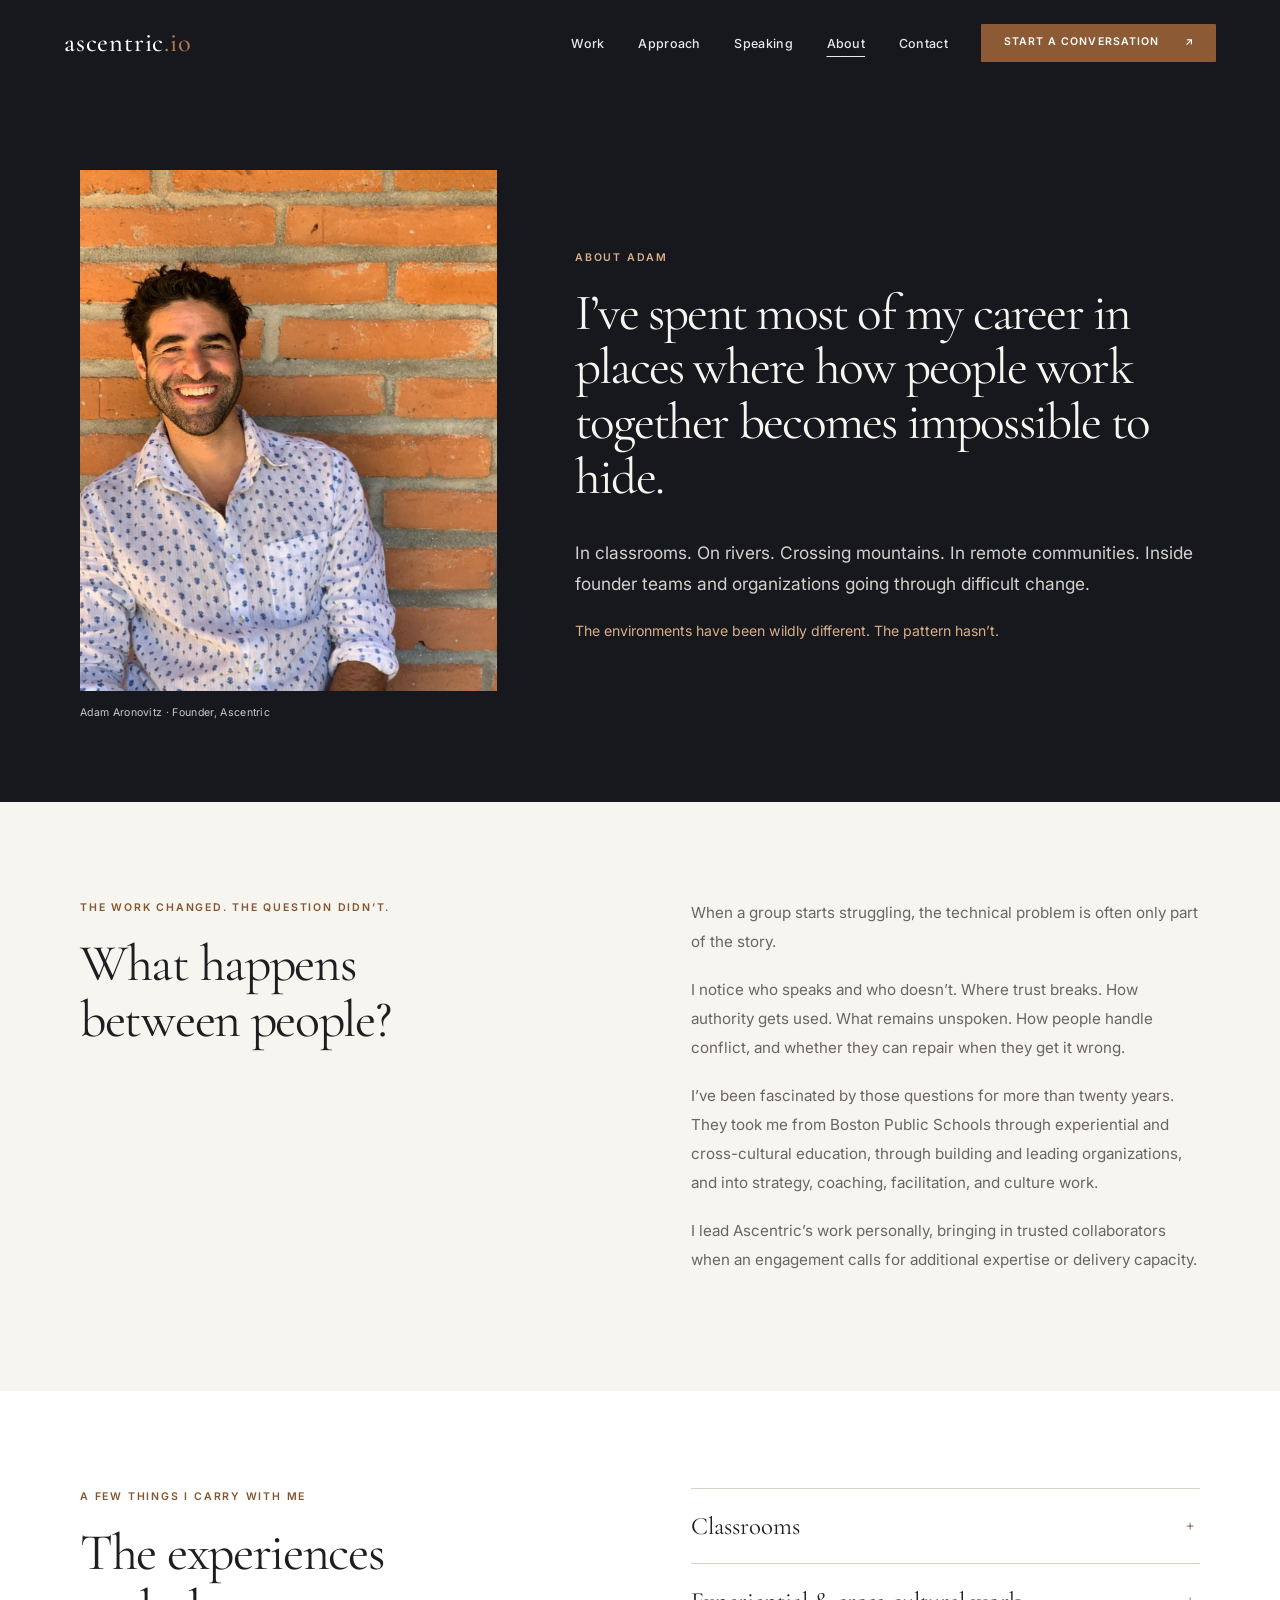
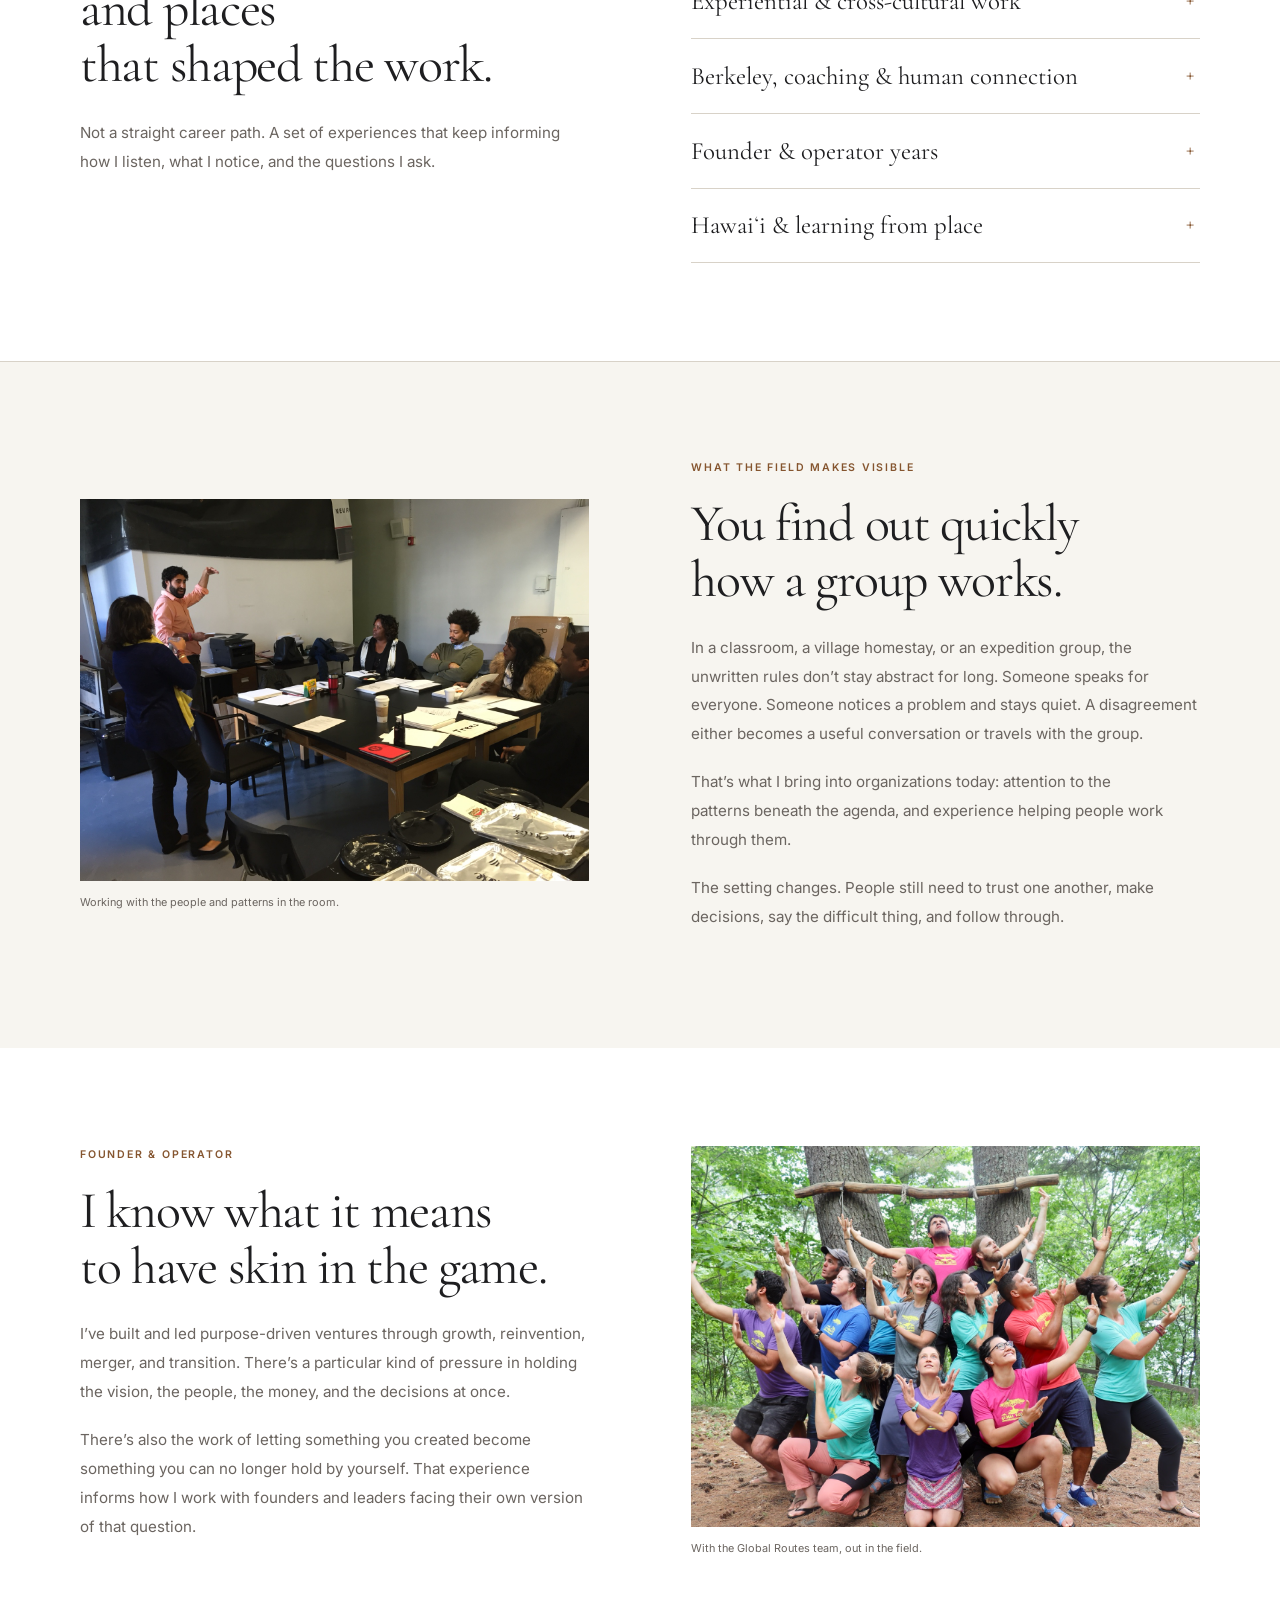
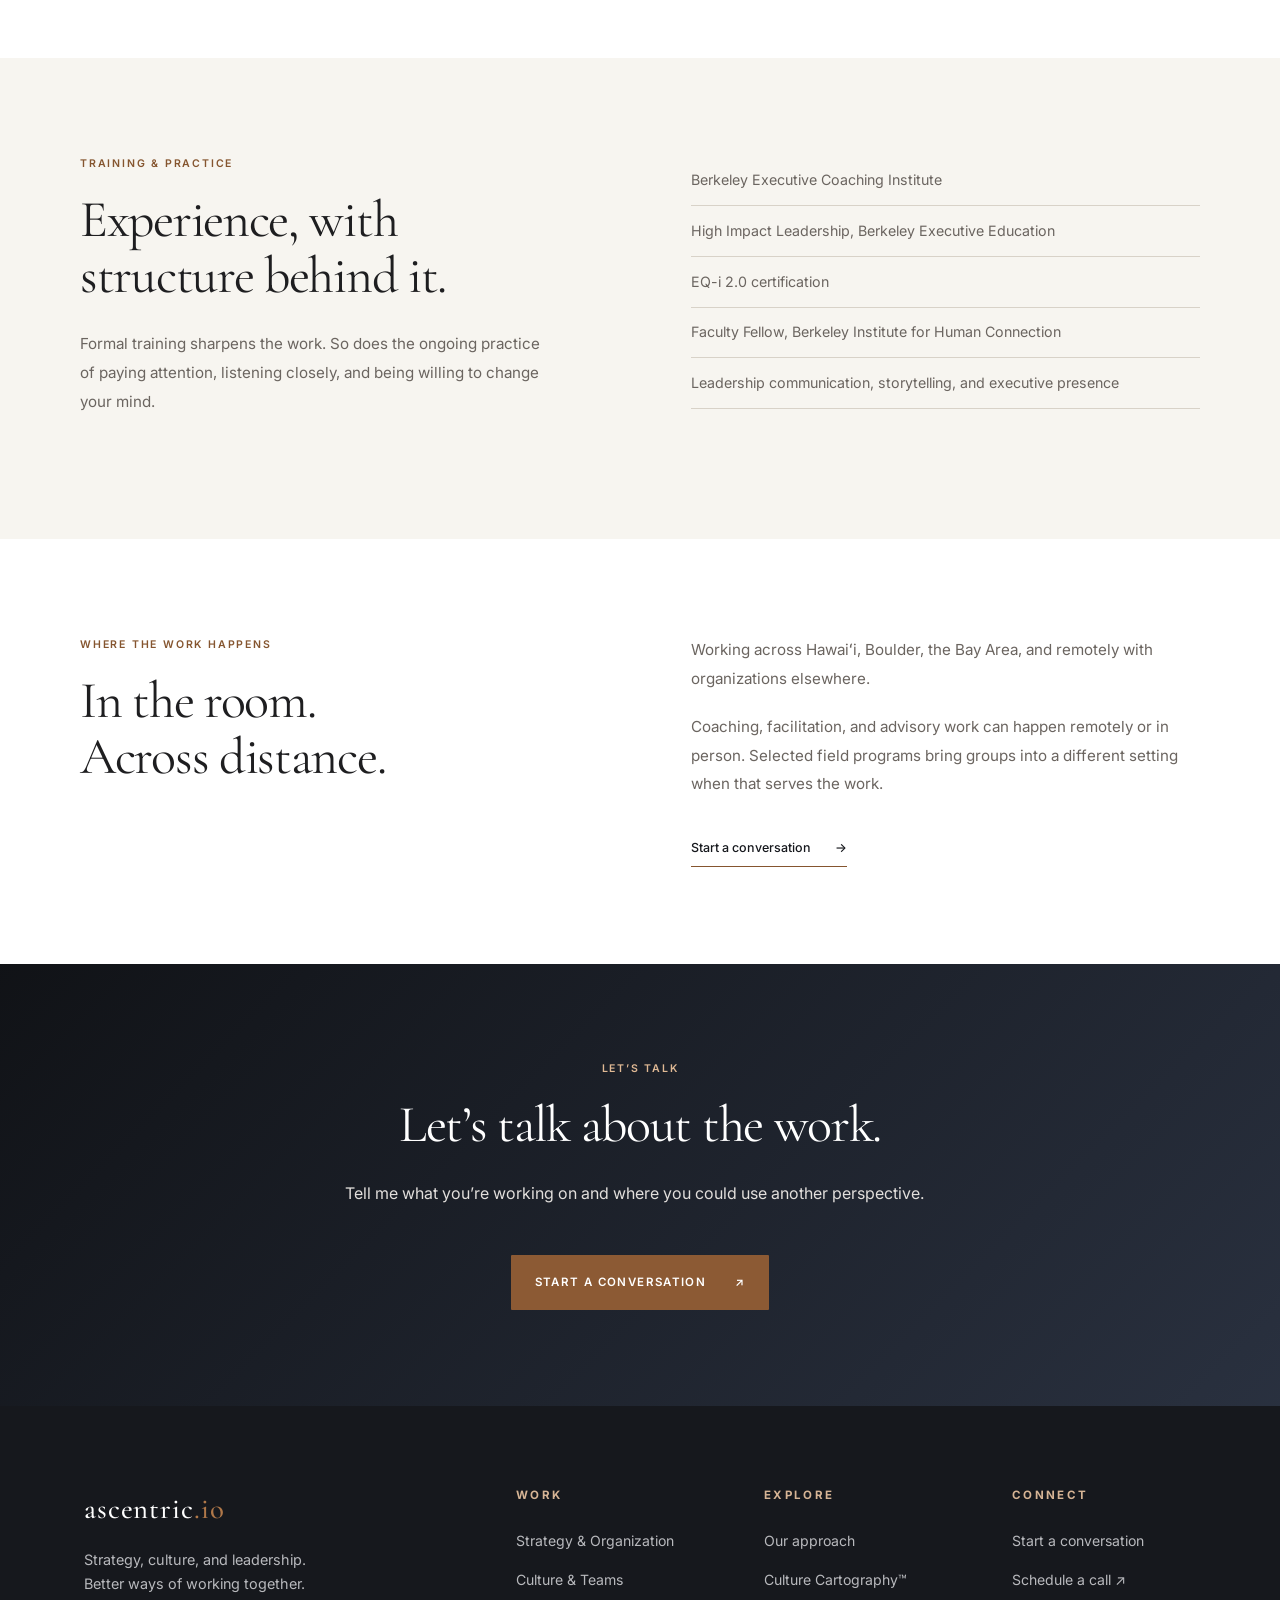
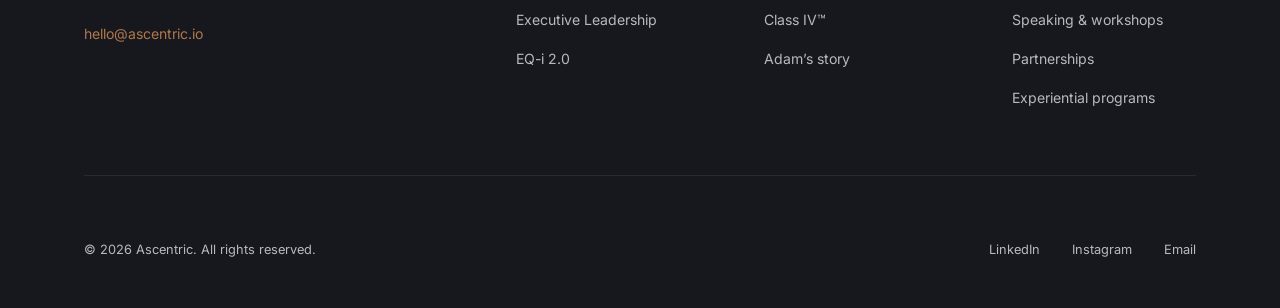
==== commit e60bbe24: "Complete Ascentric final pre-launch editing pass" ====
--- a/about.html
+++ b/about.html
@@ -3,10 +3,10 @@
 <head>
 <meta charset="UTF-8" />
 <meta name="viewport" content="width=device-width, initial-scale=1.0" />
-<meta name="description" content="Adam Aronovitz: founder, operator, consultant, and executive coach. More than two decades exploring how groups build trust, make decisions, and become capable together." />
-<title>About Adam Aronovitz | Ascentric</title>
+<meta name="description" content="Meet Adam Aronovitz, Ascentric’s founder, operator, consultant, and executive coach. Two decades working with groups, leaders, and organizations through change.">
+<title>Adam Aronovitz | Strategy, Culture &amp; Leadership | Ascentric</title>
 <link rel="stylesheet" href="css/styles.css" />
-<link rel="stylesheet" href="css/refinement.css?v=human-2" />
+<link rel="stylesheet" href="css/refinement.css?v=final-3" />
 <link rel="preconnect" href="https://fonts.googleapis.com" />
 <link rel="preconnect" href="https://fonts.gstatic.com" crossorigin />
 </head>
@@ -63,7 +63,7 @@
 </figure>
 <div>
 <p class="eyebrow">About Adam</p>
-<h1>I’ve spent most of my career putting people in situations where how they work together becomes impossible to hide.</h1>
+<h1>I’ve spent most of my career in places where how people work together becomes impossible to hide.</h1>
 <p class="lead">In classrooms. On rivers. Crossing mountains. In remote communities. Inside founder teams and organizations going through difficult change.</p>
 <p class="about-opening-note">The environments have been wildly different. The pattern hasn’t.</p>
 </div>
@@ -80,7 +80,7 @@
 <p class="lead">When a group starts struggling, the technical problem is often only part of the story.</p>
 <p>I notice who speaks and who doesn’t. Where trust breaks. How authority gets used. What remains unspoken. How people handle conflict, and whether they can repair when they get it wrong.</p>
 <p>I’ve been fascinated by those questions for more than twenty years. They took me from Boston Public Schools through experiential and cross-cultural education, through building and leading organizations, and into strategy, coaching, facilitation, and culture work.</p>
-<p>Ascentric carries that curiosity into organizations. The purpose is simple: help people work together with more trust, coherence, and shared momentum.</p>
+<p>I lead Ascentric’s work personally, bringing in trusted collaborators when an engagement calls for additional expertise or delivery capacity.</p>
 </div>
 </div>
 </div>
@@ -90,7 +90,7 @@
 <div class="editorial-split">
 <div>
 <p class="eyebrow">A few things I carry with me</p>
-<h2>The people and places<br>that shaped the work</h2>
+<h2>The experiences and places<br>that shaped the work.</h2>
 <p>Not a straight career path. A set of experiences that keep informing how I listen, what I notice, and the questions I ask.</p>
 </div>
 <div class="lineage-list">
@@ -127,8 +127,8 @@
 <div class="section-shell">
 <div class="editorial-split">
 <figure class="story-photo">
-<img src="ascentric_about_photo_shortlist_UPDATED/03-adam-teaching-cross-cultural.jpeg" alt="Adam teaching with community members in a classroom." class="" loading="lazy">
-<figcaption>Learning with people, in context.</figcaption>
+<img src="ascentric_about_photo_shortlist_UPDATED/02-adam-facilitating-adults.jpeg" alt="Adam facilitating a workshop with adults." class="" loading="lazy">
+<figcaption>Working with the people and patterns in the room.</figcaption>
 </figure>
 <div>
 <p class="eyebrow">What the field makes visible</p>
@@ -150,8 +150,8 @@
 <p>There’s also the work of letting something you created become something you can no longer hold by yourself. That experience informs how I work with founders and leaders facing their own version of that question.</p>
 </div>
 <figure class="story-photo">
-<img src="ascentric_about_photo_shortlist_UPDATED/04-global-routes-team-culture.jpeg" alt="The Global Routes team gathered together." class="" loading="lazy">
-<figcaption>Building organizations is also learning how to work together.</figcaption>
+<img src="ascentric_about_photo_shortlist_UPDATED/04-global-routes-team-culture.jpeg" alt="Adam and the Global Routes team gathered outdoors." class="" loading="lazy">
+<figcaption>With the Global Routes team, out in the field.</figcaption>
 </figure>
 </div>
 </div>
@@ -169,7 +169,7 @@
 <li>Berkeley Executive Coaching Institute</li>
 <li>High Impact Leadership, Berkeley Executive Education</li>
 <li>EQ-i 2.0 certification</li>
-<!-- VERIFY EXACT TITLE BEFORE DEPLOY: provisional role supplied by Adam for this local draft. -->
+<!-- VERIFY EXACT TITLE BEFORE PRODUCTION: provisional role supplied by Adam for this local draft. -->
 <li>Faculty Fellow, Berkeley Institute for Human Connection</li>
 <li>Leadership communication, storytelling, and executive presence</li>
 </ul>
@@ -201,8 +201,8 @@
 </div>
 <div class="cta-section__inner">
 <p class="eyebrow">Let’s talk</p>
-<h2 class="display-lg">What is your organization navigating?</h2>
-<p>Tell me what’s happening, what feels harder than it should, and what you’d like to change. We’ll start there.</p>
+<h2 class="display-lg">Let’s talk about the work.</h2>
+<p>Tell me what you’re working on and where you could use another perspective.</p>
 <div class="cta-section__actions">
 <a href="contact.html" class="btn btn--primary btn--lg">Start a conversation <span aria-hidden="true">↗</span>
 </a>
@@ -285,7 +285,7 @@
 </div>
 </div>
 </footer>
-<script src="js/main.js?v=human-2">
+<script src="js/main.js?v=final-3">
 </script>
 </body>
 </html>
--- a/css/refinement.css
+++ b/css/refinement.css
@@ -487,3 +487,28 @@
  .gap-space > span { font-size: 1.5rem; }
  .gap-space p { display: none; }
 }
+
+/* Final editing pass: buying paths and a shorter mobile introduction. */
+.engagement-preview { grid-template-columns: repeat(3, 1fr); gap: 2rem; }
+.engagement-preview p { color: var(--text-muted); font-size: .88rem; line-height: 1.8; }
+.engagement-preview a > span:last-child { margin-top: auto; }
+.practice-doors-mobile { display: none; }
+.gap-space { top: 44%; left: 64%; }
+.gap-space > span { font-size: 1.2rem; letter-spacing: .08em; text-transform: uppercase; }
+@media (max-width: 600px) {
+ .strategy-hero .hero__content { padding-top: 24px; padding-bottom: 32px; }
+ .strategy-hero .hero__eyebrow { margin-bottom: 1.3rem; }
+ .strategy-hero .hero__heading { font-size: clamp(2.7rem, 9.7vw, 3.8rem); }
+ .strategy-hero .hero-doors, .strategy-hero .hero__actions .text-link { display: none; }
+ .founder-early .section-shell { padding-top: 2rem; }
+ .practice-doors-mobile { display: grid; margin-top: 2rem; }
+ .practice-doors-mobile a { color: var(--dark); border-color: var(--soft-line); }
+ .practice-doors-mobile .door-hint { color: var(--accent-ink); }
+ .practice-doors-mobile a:hover, .practice-doors-mobile a:focus-visible { color: var(--accent-ink); border-color: var(--accent-ink); }
+ .engagement-preview { grid-template-columns: 1fr; gap: 1.7rem; }
+ .engagement-preview a { display: grid; grid-template-columns: 1fr auto; gap: .65rem 1rem; }
+ .engagement-preview p { grid-column: 1; }
+ .engagement-preview a > span:last-child { grid-column: 2; grid-row: 1; margin: 0; }
+ .gap-space { top: 47%; left: 61%; }
+ .gap-space > span { font-size: 1rem; letter-spacing: .03em; }
+}
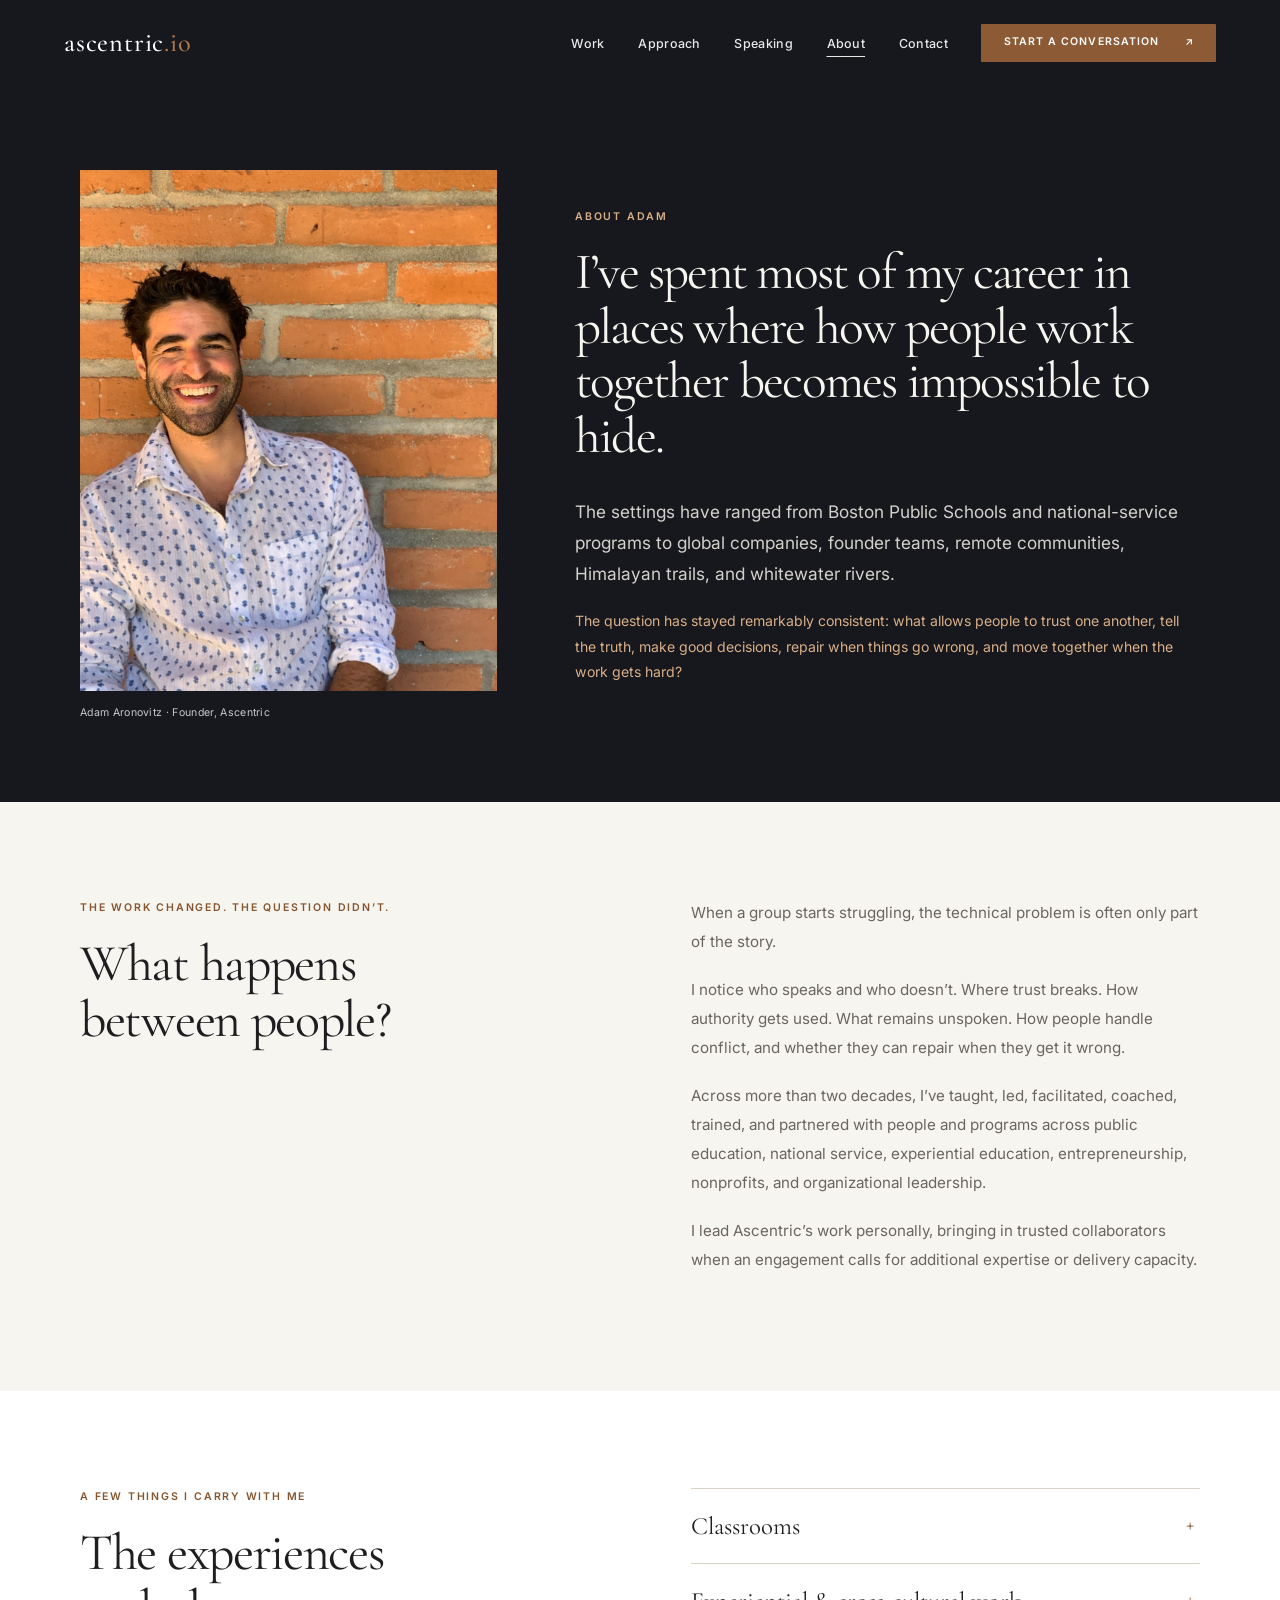
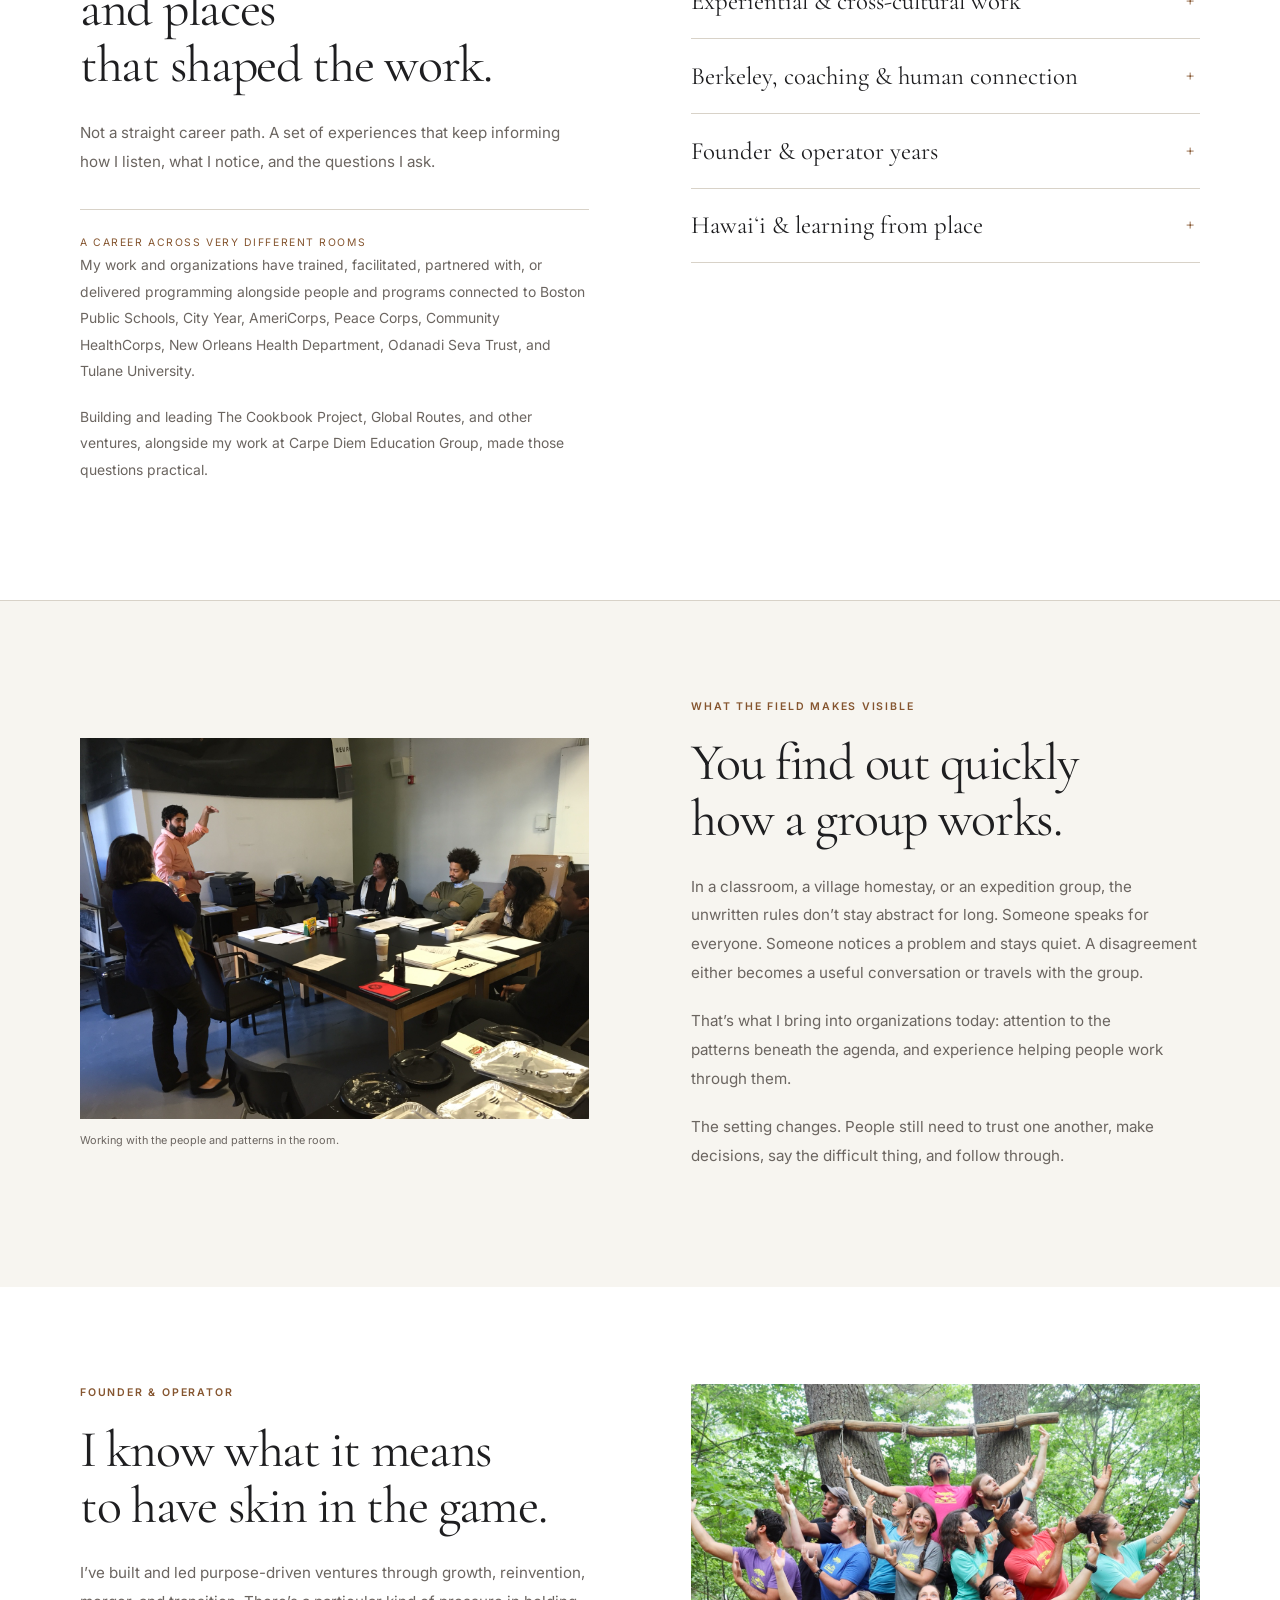
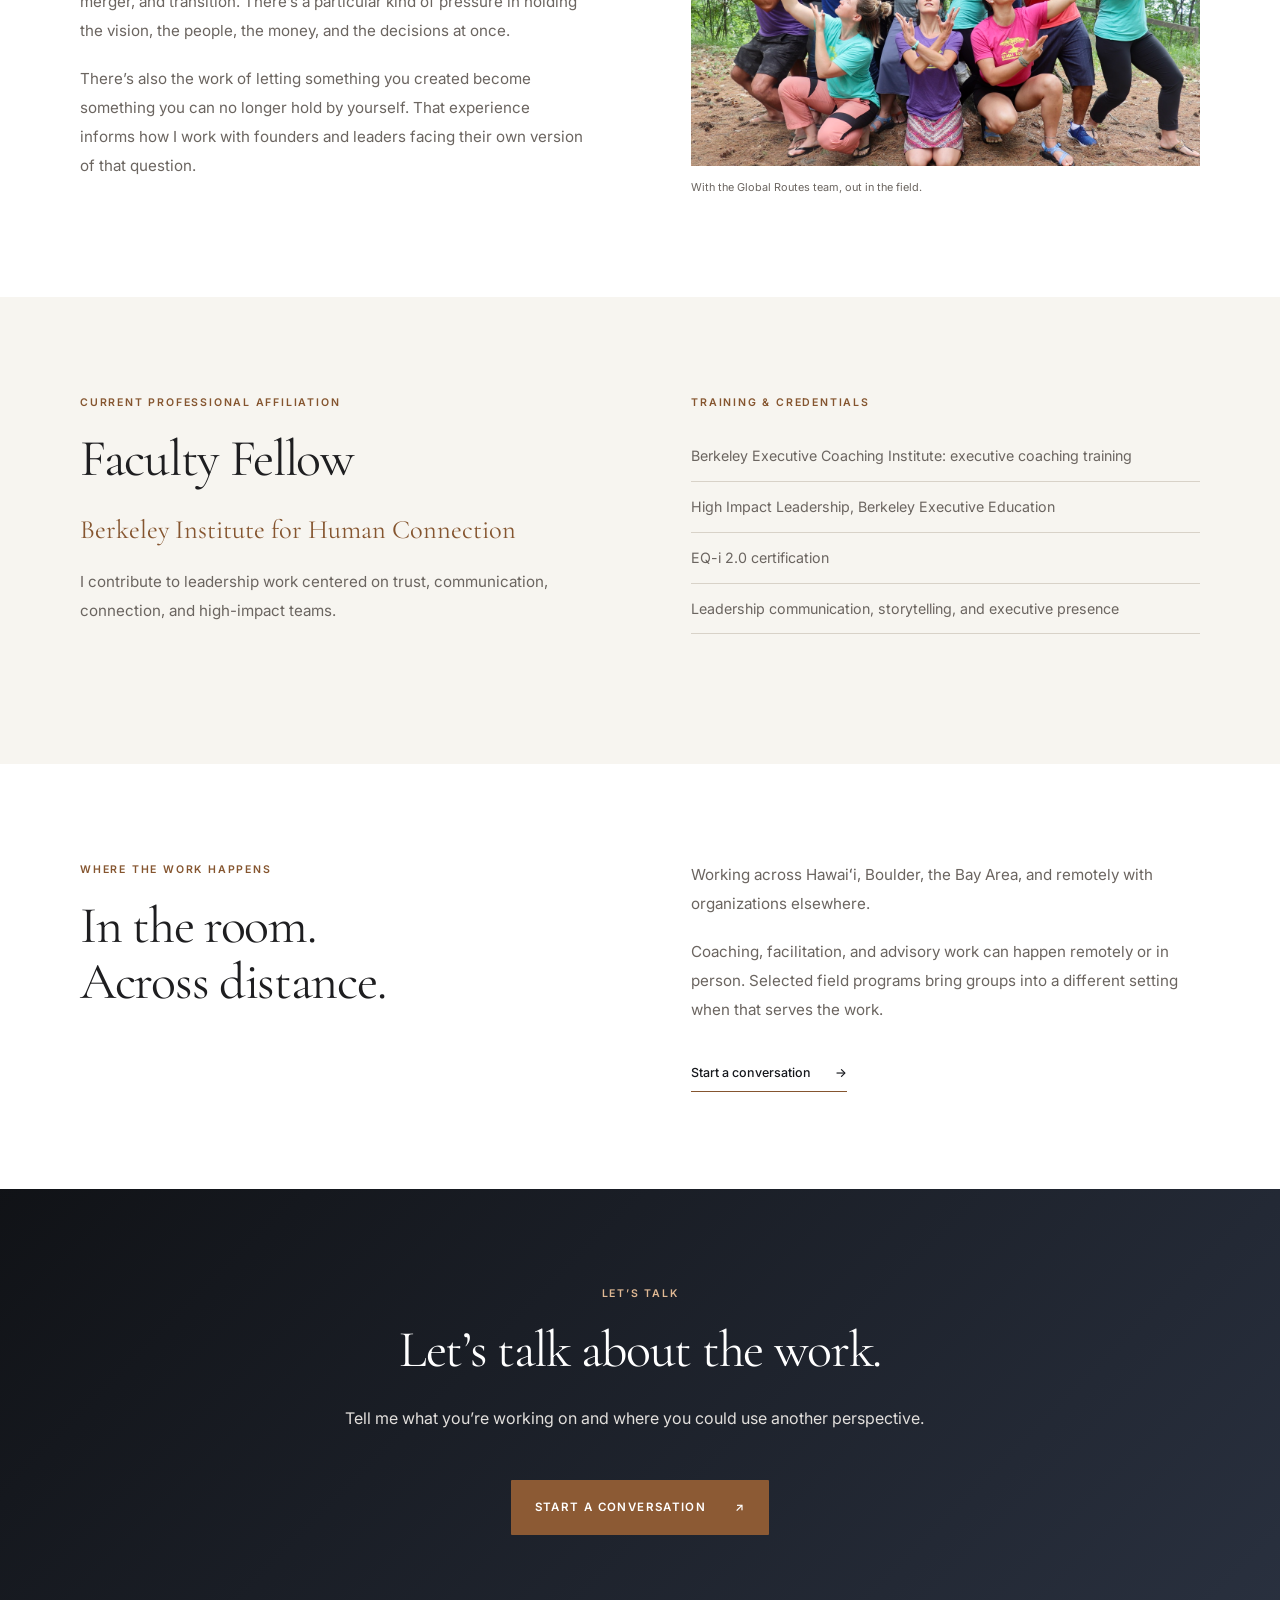
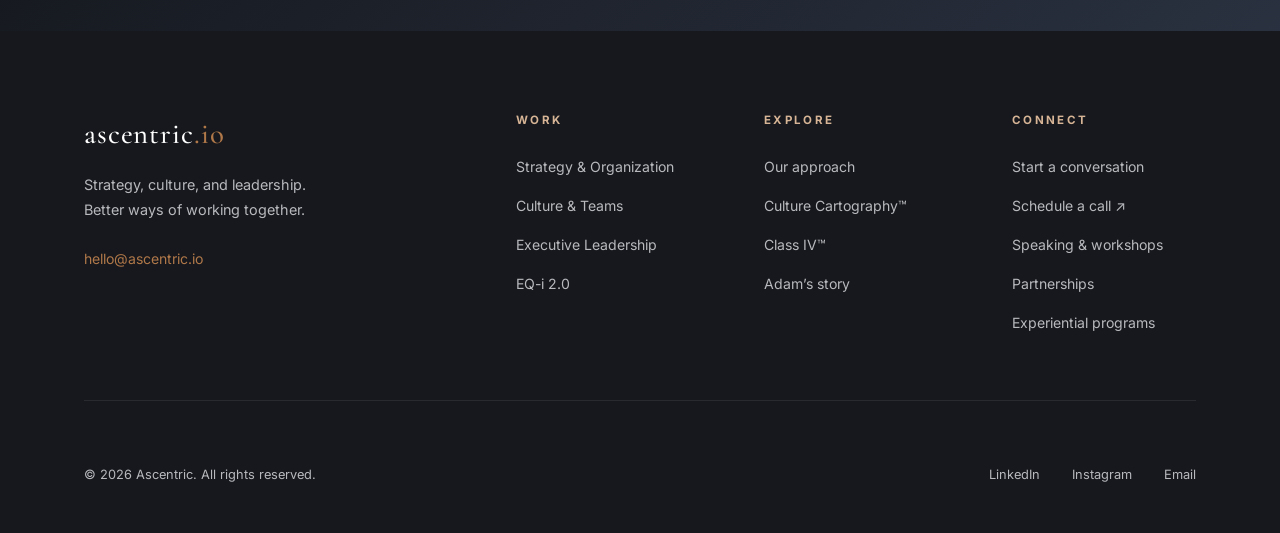
==== commit 366492eb: "Complete credibility proof and pre-launch metadata" ====
--- a/about.html
+++ b/about.html
@@ -3,10 +3,33 @@
 <head>
 <meta charset="UTF-8" />
 <meta name="viewport" content="width=device-width, initial-scale=1.0" />
-<meta name="description" content="Meet Adam Aronovitz, Ascentric’s founder, operator, consultant, and executive coach. Two decades working with groups, leaders, and organizations through change.">
+<meta name="description" content="Meet Adam Aronovitz: Ascentric founder, Berkeley Institute for Human Connection Faculty Fellow, and Berkeley-trained executive coach. More than two decades working with groups and organizations.">
 <title>Adam Aronovitz | Strategy, Culture &amp; Leadership | Ascentric</title>
+<link rel="canonical" href="https://ascentric.io/about">
+<link rel="icon" href="favicon.ico" sizes="any">
+<link rel="icon" type="image/png" sizes="32x32" href="assets/icons/favicon-32.png">
+<link rel="icon" type="image/png" sizes="16x16" href="assets/icons/favicon-16.png">
+<link rel="apple-touch-icon" sizes="180x180" href="assets/icons/apple-touch-icon.png">
+<meta name="theme-color" content="#16181D">
+<meta property="og:type" content="website">
+<meta property="og:site_name" content="Ascentric">
+<meta property="og:locale" content="en_US">
+<meta property="og:url" content="https://ascentric.io/about">
+<meta property="og:title" content="Adam Aronovitz | Strategy, Culture &amp; Leadership | Ascentric">
+<meta property="og:description" content="Meet Adam Aronovitz: Ascentric founder, Berkeley Institute for Human Connection Faculty Fellow, and Berkeley-trained executive coach. More than two decades working with groups and organizations.">
+<meta property="og:image" content="https://ascentric.io/assets/social/ascentric-share.png">
+<meta property="og:image:type" content="image/png">
+<meta property="og:image:width" content="1200">
+<meta property="og:image:height" content="630">
+<meta property="og:image:alt" content="Ascentric. When the stakes get higher, how you work together matters more. Strategy. Culture. Leadership.">
+<meta name="twitter:card" content="summary_large_image">
+<meta name="twitter:title" content="Adam Aronovitz | Strategy, Culture &amp; Leadership | Ascentric">
+<meta name="twitter:description" content="Meet Adam Aronovitz: Ascentric founder, Berkeley Institute for Human Connection Faculty Fellow, and Berkeley-trained executive coach. More than two decades working with groups and organizations.">
+<meta name="twitter:image" content="https://ascentric.io/assets/social/ascentric-share.png">
+<meta name="twitter:image:alt" content="Ascentric. When the stakes get higher, how you work together matters more. Strategy. Culture. Leadership.">
+
 <link rel="stylesheet" href="css/styles.css" />
-<link rel="stylesheet" href="css/refinement.css?v=final-3" />
+<link rel="stylesheet" href="css/refinement.css?v=credibility-5" />
 <link rel="preconnect" href="https://fonts.googleapis.com" />
 <link rel="preconnect" href="https://fonts.gstatic.com" crossorigin />
 </head>
@@ -58,14 +81,14 @@
 <header class="editorial-hero about-human-hero">
 <div class="section-shell founder-layout">
 <figure class="founder-image">
-<img src="ascentric_about_photo_shortlist_UPDATED/01-adam-portrait-brick.jpeg" alt="Adam Aronovitz smiling in front of a brick wall." class="" loading="eager">
+<img width="1152" height="1536" src="ascentric_about_photo_shortlist_UPDATED/01-adam-portrait-brick.jpeg" alt="Adam Aronovitz smiling in front of a brick wall." class="" loading="eager">
 <figcaption>Adam Aronovitz · Founder, Ascentric</figcaption>
 </figure>
 <div>
 <p class="eyebrow">About Adam</p>
 <h1>I’ve spent most of my career in places where how people work together becomes impossible to hide.</h1>
-<p class="lead">In classrooms. On rivers. Crossing mountains. In remote communities. Inside founder teams and organizations going through difficult change.</p>
-<p class="about-opening-note">The environments have been wildly different. The pattern hasn’t.</p>
+<p class="lead">The settings have ranged from Boston Public Schools and national-service programs to global companies, founder teams, remote communities, Himalayan trails, and whitewater rivers.</p>
+<p class="about-opening-note">The question has stayed remarkably consistent: what allows people to trust one another, tell the truth, make good decisions, repair when things go wrong, and move together when the work gets hard?</p>
 </div>
 </div>
 </header>
@@ -79,7 +102,7 @@
 <div>
 <p class="lead">When a group starts struggling, the technical problem is often only part of the story.</p>
 <p>I notice who speaks and who doesn’t. Where trust breaks. How authority gets used. What remains unspoken. How people handle conflict, and whether they can repair when they get it wrong.</p>
-<p>I’ve been fascinated by those questions for more than twenty years. They took me from Boston Public Schools through experiential and cross-cultural education, through building and leading organizations, and into strategy, coaching, facilitation, and culture work.</p>
+<p>Across more than two decades, I’ve taught, led, facilitated, coached, trained, and partnered with people and programs across public education, national service, experiential education, entrepreneurship, nonprofits, and organizational leadership.</p>
 <p>I lead Ascentric’s work personally, bringing in trusted collaborators when an engagement calls for additional expertise or delivery capacity.</p>
 </div>
 </div>
@@ -92,6 +115,11 @@
 <p class="eyebrow">A few things I carry with me</p>
 <h2>The experiences and places<br>that shaped the work.</h2>
 <p>Not a straight career path. A set of experiences that keep informing how I listen, what I notice, and the questions I ask.</p>
+<div class="career-context">
+<p class="micro-label">A career across very different rooms</p>
+<p>My work and organizations have trained, facilitated, partnered with, or delivered programming alongside people and programs connected to Boston Public Schools, City Year, AmeriCorps, Peace Corps, Community HealthCorps, New Orleans Health Department, Odanadi Seva Trust, and Tulane University.</p>
+<p>Building and leading The Cookbook Project, Global Routes, and other ventures, alongside my work at Carpe Diem Education Group, made those questions practical.</p>
+</div>
 </div>
 <div class="lineage-list">
 <details>
@@ -113,6 +141,7 @@
 <summary>Founder &amp; operator years<span class="disclosure-symbol" aria-hidden="true">+</span>
 </summary>
 <p>Through Global Routes, The Cookbook Project, Adobo Ace, and Ascentric, and a major merger and transition at Carpe Diem Education Group, culture became operational. Decisions affected people, money, identity, and the future of something I cared about.</p>
+<p>The Cookbook Project brought together organization building, learning design, facilitator training, and partnerships across cultures: creating programs that others could carry forward.</p>
 </details>
 <details>
 <summary>Hawaiʻi &amp; learning from place<span class="disclosure-symbol" aria-hidden="true">+</span>
@@ -127,7 +156,7 @@
 <div class="section-shell">
 <div class="editorial-split">
 <figure class="story-photo">
-<img src="ascentric_about_photo_shortlist_UPDATED/02-adam-facilitating-adults.jpeg" alt="Adam facilitating a workshop with adults." class="" loading="lazy">
+<img width="1536" height="1152" src="ascentric_about_photo_shortlist_UPDATED/02-adam-facilitating-adults.jpeg" alt="Adam facilitating a workshop with adults." class="" loading="lazy">
 <figcaption>Working with the people and patterns in the room.</figcaption>
 </figure>
 <div>
@@ -150,7 +179,7 @@
 <p>There’s also the work of letting something you created become something you can no longer hold by yourself. That experience informs how I work with founders and leaders facing their own version of that question.</p>
 </div>
 <figure class="story-photo">
-<img src="ascentric_about_photo_shortlist_UPDATED/04-global-routes-team-culture.jpeg" alt="Adam and the Global Routes team gathered outdoors." class="" loading="lazy">
+<img width="1536" height="1024" src="ascentric_about_photo_shortlist_UPDATED/04-global-routes-team-culture.jpeg" alt="Adam and the Global Routes team gathered outdoors." class="" loading="lazy">
 <figcaption>With the Global Routes team, out in the field.</figcaption>
 </figure>
 </div>
@@ -160,17 +189,17 @@
 <div class="section-shell">
 <div class="editorial-split">
 <div>
-<p class="eyebrow">Training &amp; practice</p>
-<h2>Experience, with<br>structure behind it.</h2>
-<p>Formal training sharpens the work. So does the ongoing practice of paying attention, listening closely, and being willing to change your mind.</p>
-</div>
-<div>
+<p class="eyebrow">Current professional affiliation</p>
+<h2>Faculty Fellow</h2>
+<p class="affiliation-institution">Berkeley Institute for Human Connection</p>
+<p>I contribute to leadership work centered on trust, communication, connection, and high-impact teams.</p>
+</div>
+<div>
+<p class="eyebrow">Training &amp; credentials</p>
 <ul class="line-list">
-<li>Berkeley Executive Coaching Institute</li>
+<li>Berkeley Executive Coaching Institute: executive coaching training</li>
 <li>High Impact Leadership, Berkeley Executive Education</li>
 <li>EQ-i 2.0 certification</li>
-<!-- VERIFY EXACT TITLE BEFORE PRODUCTION: provisional role supplied by Adam for this local draft. -->
-<li>Faculty Fellow, Berkeley Institute for Human Connection</li>
 <li>Leadership communication, storytelling, and executive presence</li>
 </ul>
 <!-- VERIFY FORMAL TRAINING NAME BEFORE DEPLOY: source lists Project Wayfinder Certified and Hua ʿĀina. Exact credential names are intentionally omitted pending confirmation. -->
@@ -285,7 +314,7 @@
 </div>
 </div>
 </footer>
-<script src="js/main.js?v=final-3">
+<script src="js/main.js?v=credibility-5">
 </script>
 </body>
 </html>
--- a/css/refinement.css
+++ b/css/refinement.css
@@ -512,3 +512,43 @@
  .gap-space { top: 47%; left: 61%; }
  .gap-space > span { font-size: 1rem; letter-spacing: .03em; }
 }
+
+/* Credibility refinement: current affiliation, career breadth, and twelve quiet marks. */
+.credibility-strip { grid-template-columns: 1.1fr 1.35fr 1.15fr .65fr; gap: 2rem; }
+.credibility-strip strong, .credibility-strip span { display: block; }
+.credibility-strip strong { color: var(--dark); font-size: .78rem; font-weight: 500; line-height: 1.6; margin-bottom: .45rem; }
+.credibility-strip span { font-size: .68rem; line-height: 1.8; }
+.credibility-affiliation strong { color: var(--accent-ink); }
+.refined-page .org-proof__heading { max-width: 880px; margin: 0 auto .65rem; font-size: .77rem; line-height: 1.9; letter-spacing: .025em; font-weight: 400; text-transform: none; color: #d1d0cf; }
+.org-proof__logos { display: grid; grid-template-columns: repeat(6, minmax(0, 1fr)); column-gap: 2.3rem; row-gap: 2.5rem; }
+.org-proof__mark { min-width: 0; height: 66px; display: flex; align-items: center; justify-content: center; }
+.org-proof__mark .org-proof__logo { width: auto; height: auto; max-width: 100%; max-height: 32px; object-fit: contain; }
+.org-proof__mark .org-proof__logo--bps { max-height: 48px; }
+.org-proof__mark .org-proof__logo--city-year { max-height: 64px; filter: grayscale(1); }
+.org-proof__context { max-width: 750px; margin: 3rem auto 0; color: #b9babc; font-size: .82rem; line-height: 1.9; }
+.career-context { margin-top: 2rem; padding-top: 1.5rem; border-top: 1px solid var(--soft-line); }
+.career-context .micro-label { font-size: .65rem !important; color: var(--accent-ink) !important; }
+.career-context p:not(.micro-label) { font-size: .87rem !important; }
+.affiliation-institution { font-family: var(--font-display); font-size: 1.65rem !important; line-height: 1.35 !important; color: var(--accent-ink) !important; }
+@media (max-width: 1050px) {
+ .org-proof__logos { grid-template-columns: repeat(4, minmax(0, 1fr)); }
+ .credibility-strip { grid-template-columns: 1fr 1fr; gap: 1.5rem 2rem; }
+}
+@media (max-width: 600px) {
+ .org-proof__logos { grid-template-columns: repeat(2, minmax(0, 1fr)); column-gap: 2.5rem; row-gap: 1.5rem; }
+ .refined-page .org-proof__heading { font-size: .74rem; margin-bottom: .65rem; }
+ .org-proof__context { text-align: left; font-size: .78rem; margin-top: 2rem; }
+ .credibility-strip { grid-template-columns: 1fr 1fr; gap: 1.4rem; }
+ .credibility-strip strong { font-size: .73rem; }
+ .credibility-strip span { font-size: .65rem; }
+ .about-human-hero .about-opening-note { font-size: .84rem; }
+}
+
+
+
+.org-proof__qualifier { max-width: 800px; margin: 0 auto 3rem; color: #b9babc; font-size: .7rem; line-height: 1.85; }
+.org-proof__mark .org-proof__logo--hawaii { max-height: 66px; filter: grayscale(1); }
+.org-proof__mark .org-proof__logo--nohd { max-height: 54px; filter: grayscale(1) invert(1); mix-blend-mode: screen; }
+@media (max-width: 600px) {
+ .org-proof__qualifier { font-size: .68rem; margin-bottom: 2rem; }
+}
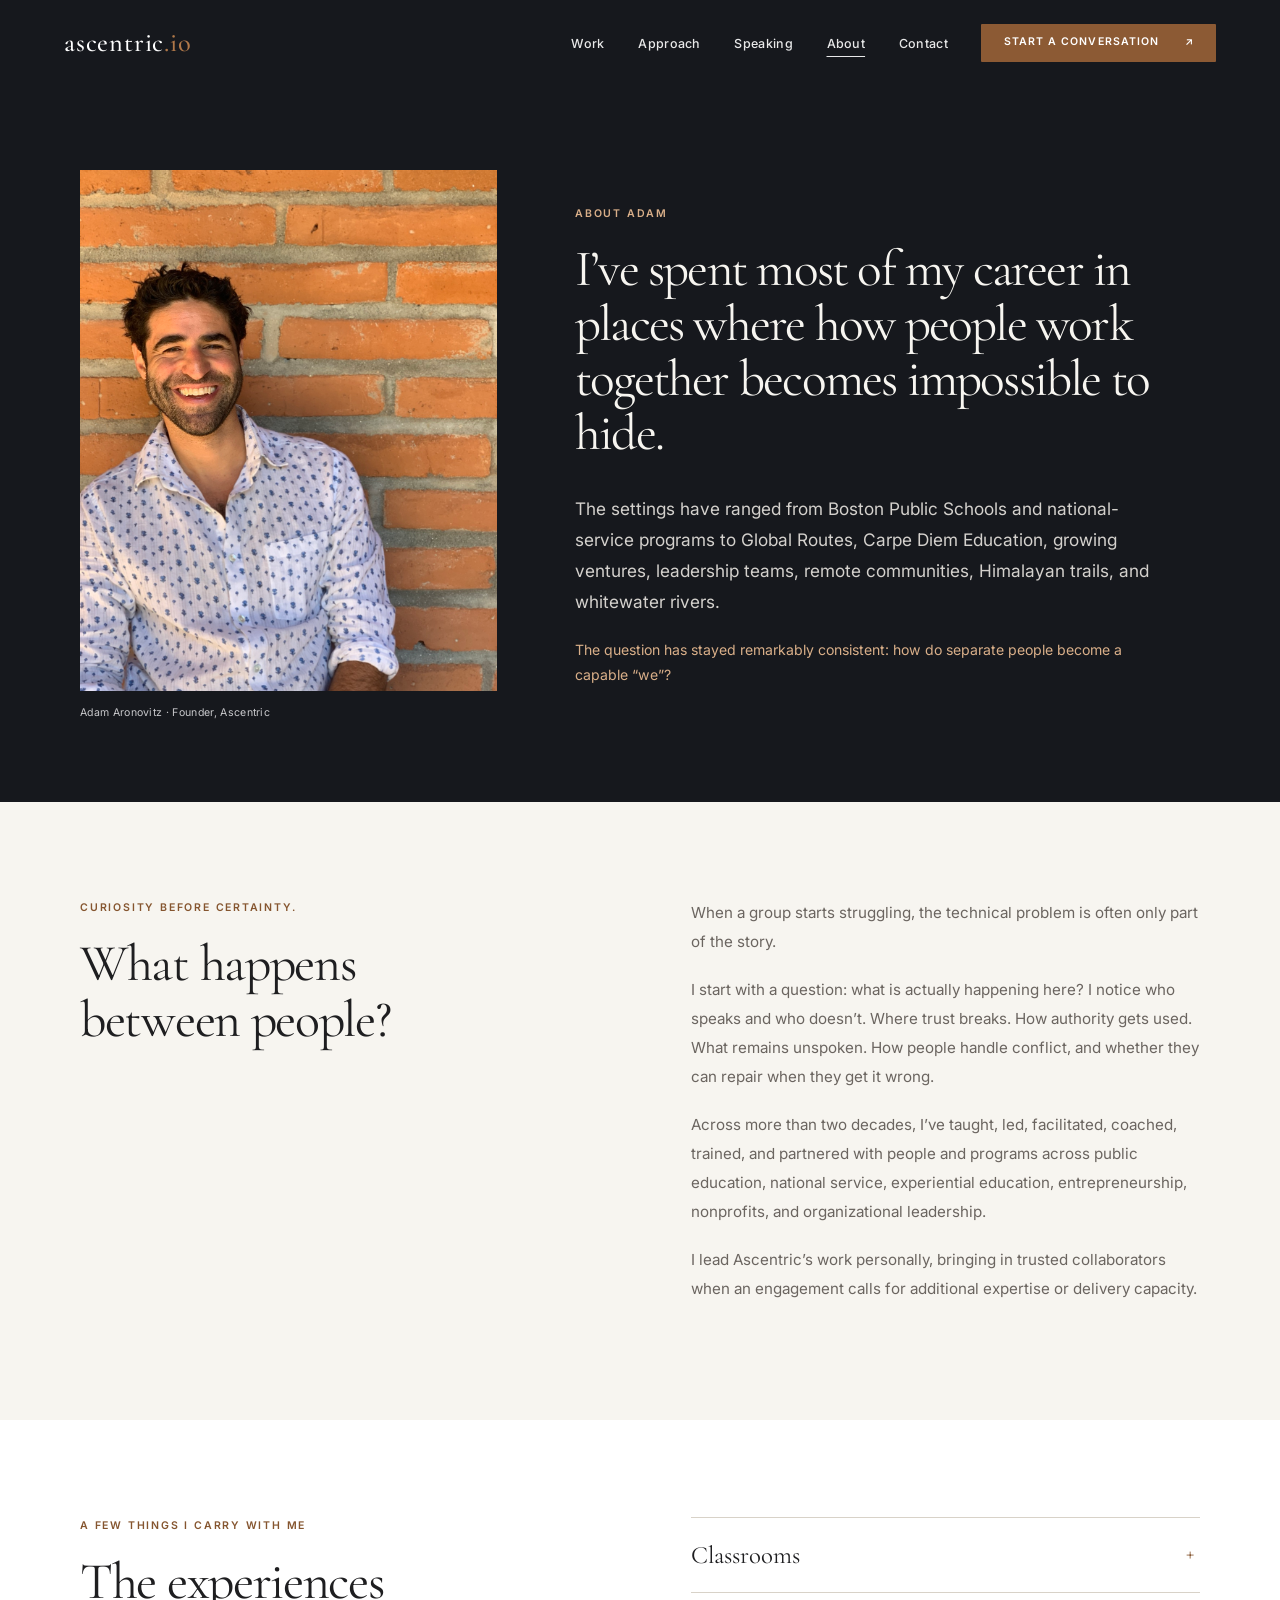
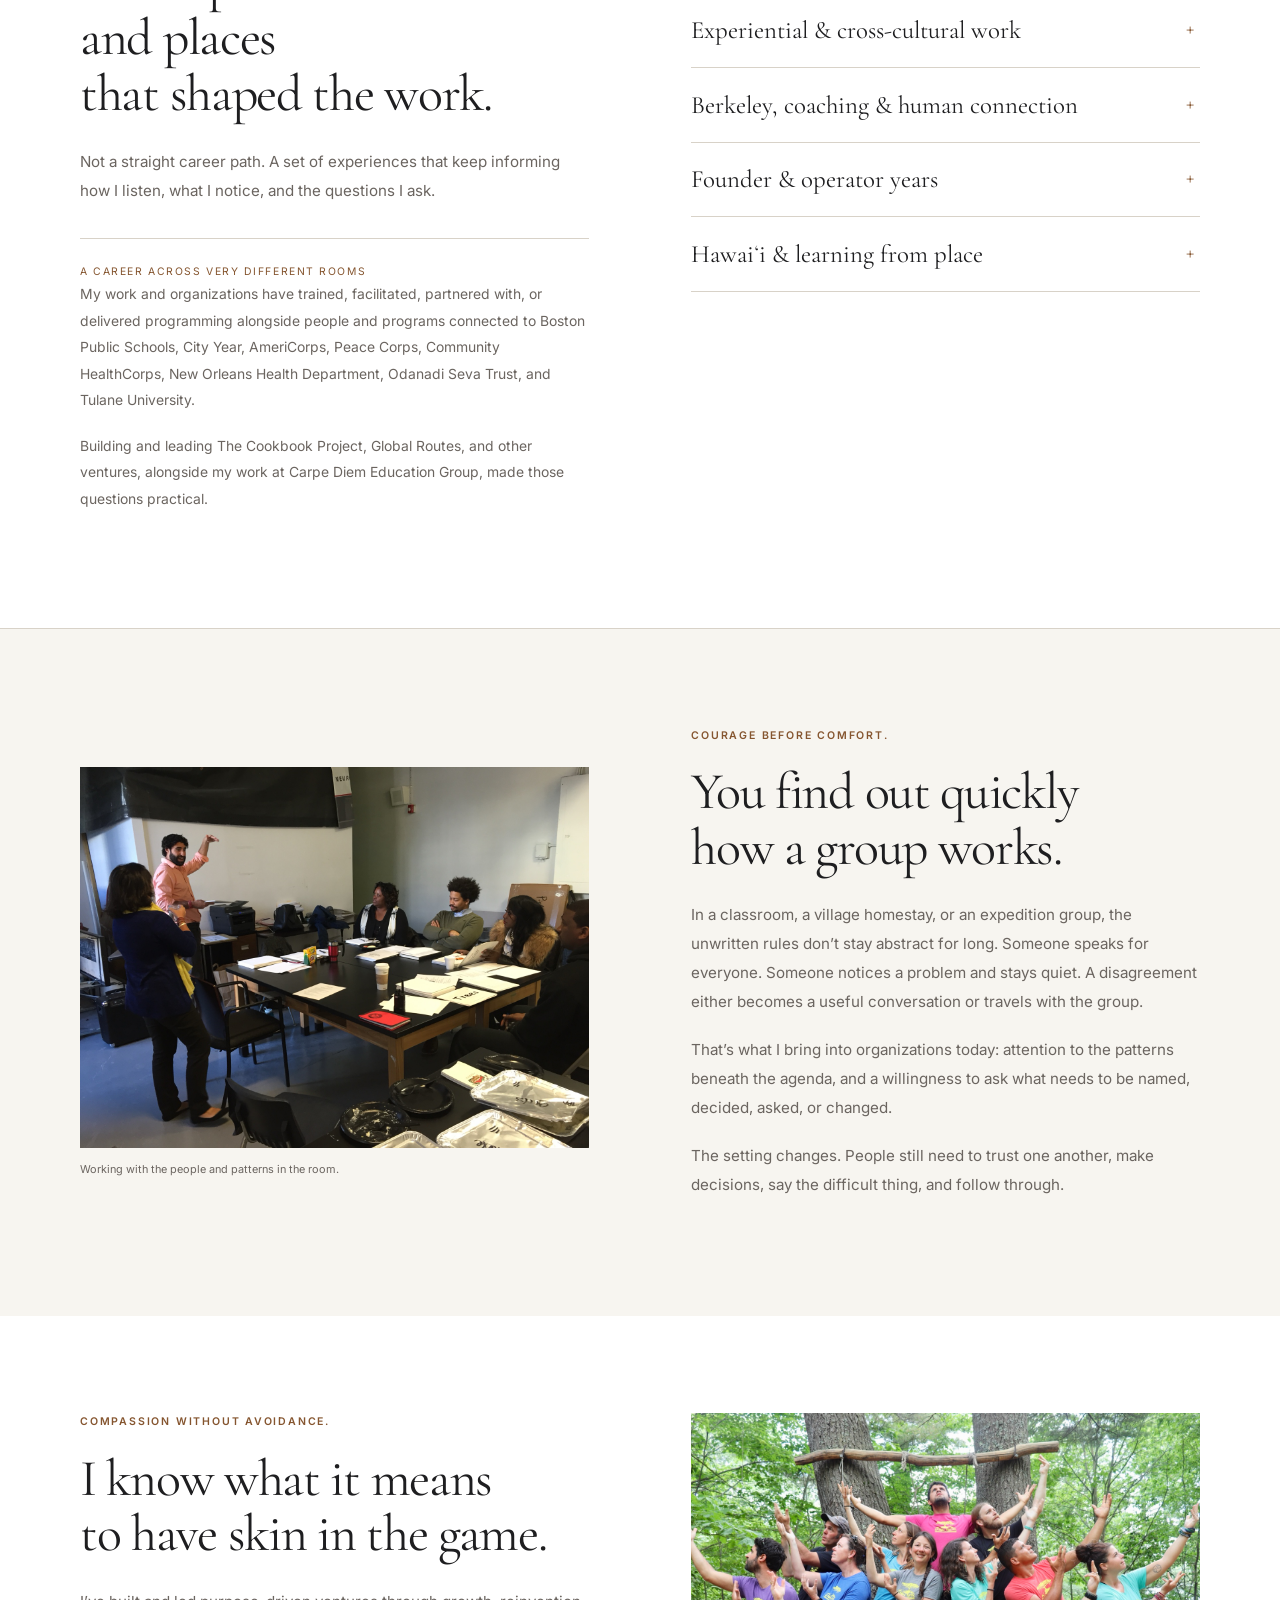
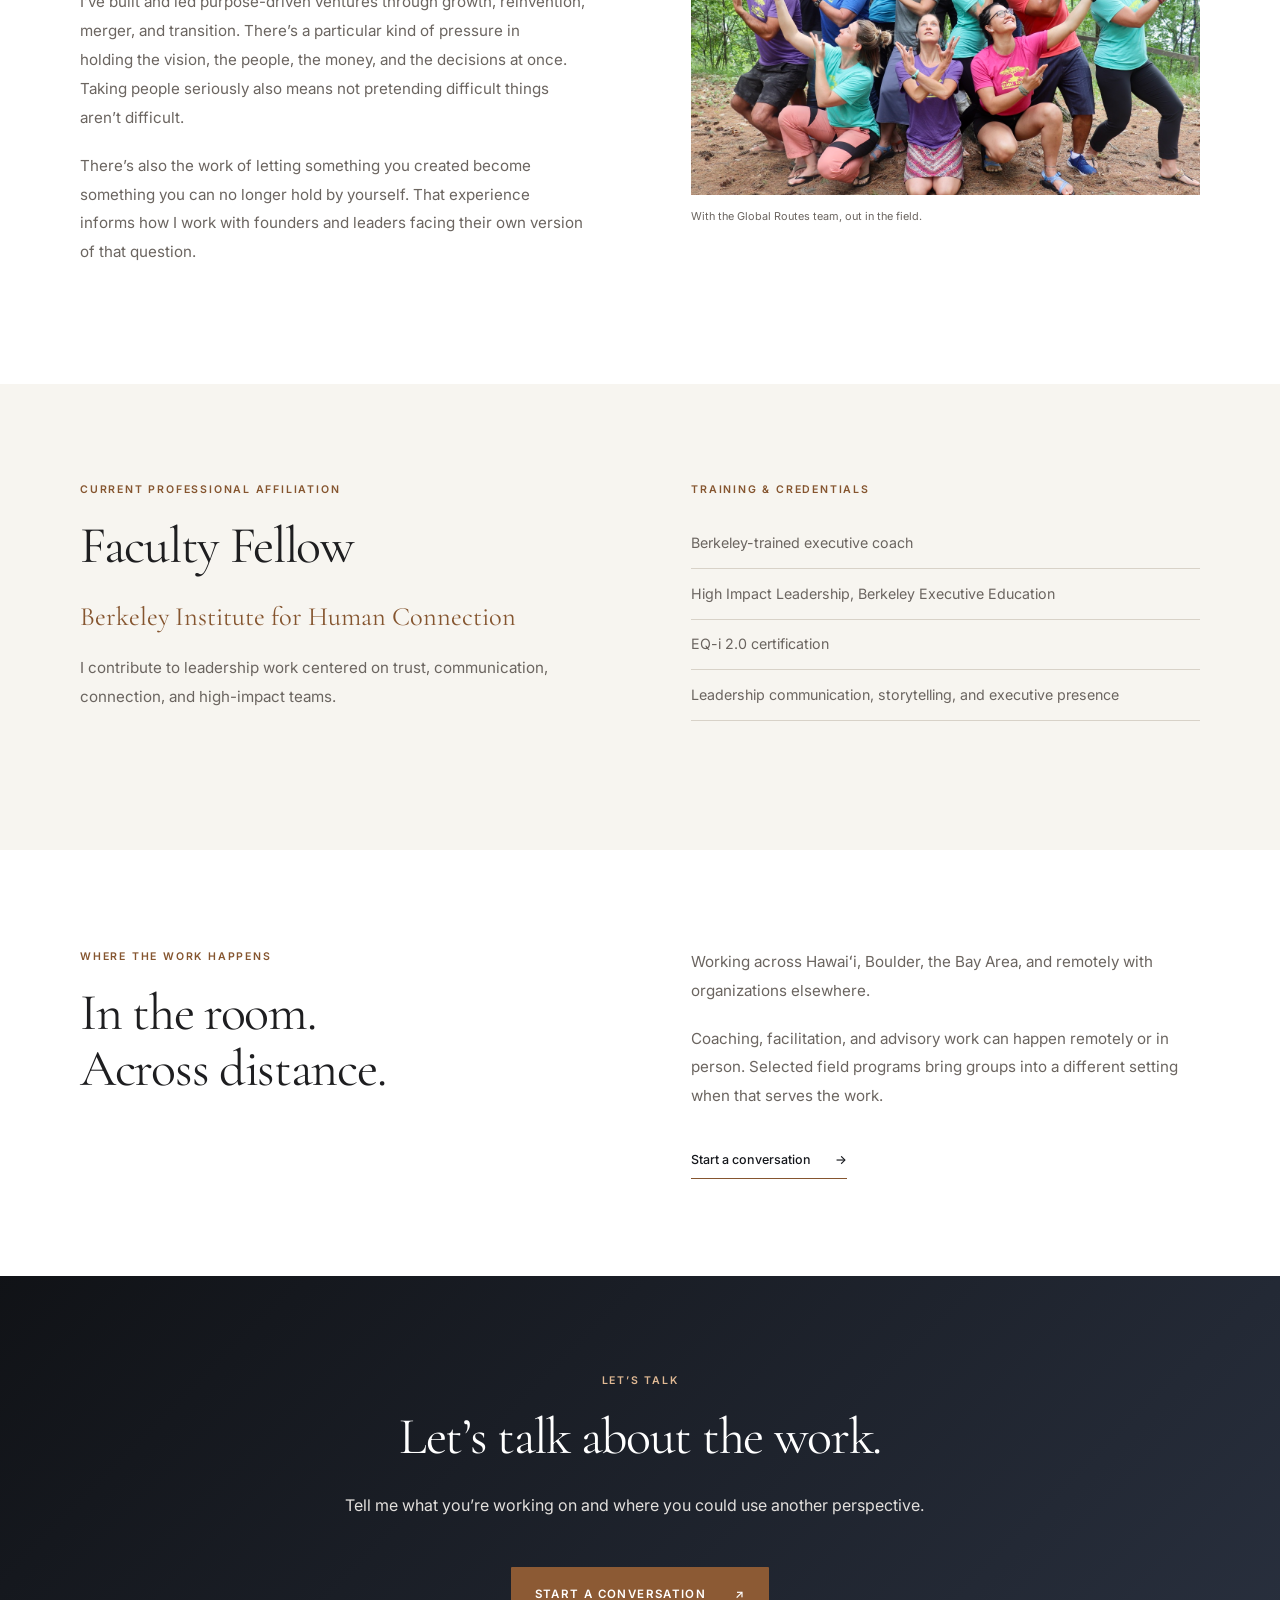
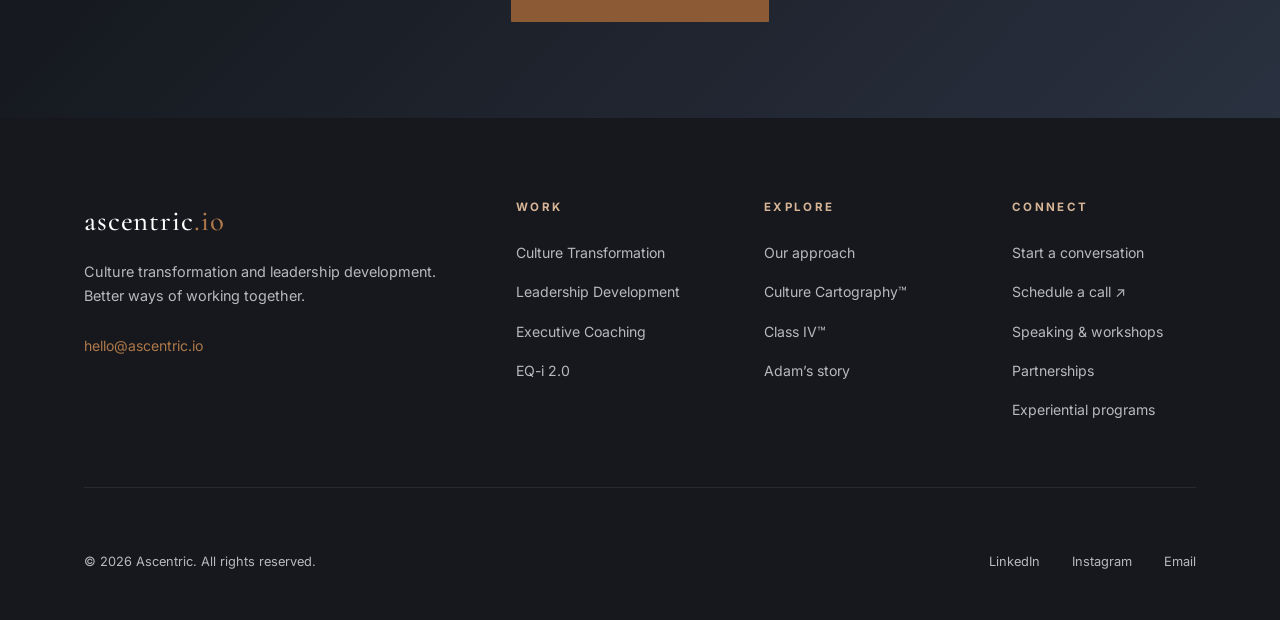
==== commit 2dd5445a: "Reposition Ascentric around culture and leadership" ====
--- a/about.html
+++ b/about.html
@@ -4,7 +4,7 @@
 <meta charset="UTF-8" />
 <meta name="viewport" content="width=device-width, initial-scale=1.0" />
 <meta name="description" content="Meet Adam Aronovitz: Ascentric founder, Berkeley Institute for Human Connection Faculty Fellow, and Berkeley-trained executive coach. More than two decades working with groups and organizations.">
-<title>Adam Aronovitz | Strategy, Culture &amp; Leadership | Ascentric</title>
+<title>Adam Aronovitz | Culture &amp; Leadership | Ascentric</title>
 <link rel="canonical" href="https://ascentric.io/about">
 <link rel="icon" href="favicon.ico" sizes="any">
 <link rel="icon" type="image/png" sizes="32x32" href="assets/icons/favicon-32.png">
@@ -15,7 +15,7 @@
 <meta property="og:site_name" content="Ascentric">
 <meta property="og:locale" content="en_US">
 <meta property="og:url" content="https://ascentric.io/about">
-<meta property="og:title" content="Adam Aronovitz | Strategy, Culture &amp; Leadership | Ascentric">
+<meta property="og:title" content="Adam Aronovitz | Culture &amp; Leadership | Ascentric">
 <meta property="og:description" content="Meet Adam Aronovitz: Ascentric founder, Berkeley Institute for Human Connection Faculty Fellow, and Berkeley-trained executive coach. More than two decades working with groups and organizations.">
 <meta property="og:image" content="https://ascentric.io/assets/social/ascentric-share.png">
 <meta property="og:image:type" content="image/png">
@@ -23,7 +23,7 @@
 <meta property="og:image:height" content="630">
 <meta property="og:image:alt" content="Ascentric. When the stakes get higher, how you work together matters more. Strategy. Culture. Leadership.">
 <meta name="twitter:card" content="summary_large_image">
-<meta name="twitter:title" content="Adam Aronovitz | Strategy, Culture &amp; Leadership | Ascentric">
+<meta name="twitter:title" content="Adam Aronovitz | Culture &amp; Leadership | Ascentric">
 <meta name="twitter:description" content="Meet Adam Aronovitz: Ascentric founder, Berkeley Institute for Human Connection Faculty Fellow, and Berkeley-trained executive coach. More than two decades working with groups and organizations.">
 <meta name="twitter:image" content="https://ascentric.io/assets/social/ascentric-share.png">
 <meta name="twitter:image:alt" content="Ascentric. When the stakes get higher, how you work together matters more. Strategy. Culture. Leadership.">
@@ -87,8 +87,8 @@
 <div>
 <p class="eyebrow">About Adam</p>
 <h1>I’ve spent most of my career in places where how people work together becomes impossible to hide.</h1>
-<p class="lead">The settings have ranged from Boston Public Schools and national-service programs to global companies, founder teams, remote communities, Himalayan trails, and whitewater rivers.</p>
-<p class="about-opening-note">The question has stayed remarkably consistent: what allows people to trust one another, tell the truth, make good decisions, repair when things go wrong, and move together when the work gets hard?</p>
+<p class="lead">The settings have ranged from Boston Public Schools and national-service programs to Global Routes, Carpe Diem Education, growing ventures, leadership teams, remote communities, Himalayan trails, and whitewater rivers.</p>
+<p class="about-opening-note">The question has stayed remarkably consistent: how do separate people become a capable “we”?</p>
 </div>
 </div>
 </header>
@@ -96,12 +96,12 @@
 <div class="section-shell">
 <div class="editorial-split">
 <div>
-<p class="eyebrow">The work changed. The question didn’t.</p>
+<p class="eyebrow">Curiosity before certainty.</p>
 <h2>What happens<br>between people?</h2>
 </div>
 <div>
 <p class="lead">When a group starts struggling, the technical problem is often only part of the story.</p>
-<p>I notice who speaks and who doesn’t. Where trust breaks. How authority gets used. What remains unspoken. How people handle conflict, and whether they can repair when they get it wrong.</p>
+<p>I start with a question: what is actually happening here? I notice who speaks and who doesn’t. Where trust breaks. How authority gets used. What remains unspoken. How people handle conflict, and whether they can repair when they get it wrong.</p>
 <p>Across more than two decades, I’ve taught, led, facilitated, coached, trained, and partnered with people and programs across public education, national service, experiential education, entrepreneurship, nonprofits, and organizational leadership.</p>
 <p>I lead Ascentric’s work personally, bringing in trusted collaborators when an engagement calls for additional expertise or delivery capacity.</p>
 </div>
@@ -130,12 +130,13 @@
 <details>
 <summary>Experiential &amp; cross-cultural work<span class="disclosure-symbol" aria-hidden="true">+</span>
 </summary>
-<p>Through Global Routes and cross-cultural programs in more than 30 countries, I worked with groups in village homestays, wilderness settings, and unfamiliar environments. Roles, communication, power, and interdependence become visible quickly when people have to rely on one another.</p>
+<p>Through Global Routes and other cross-cultural programs, I led programming in 35+ countries and trained facilitators working across 40+ countries and 30 U.S. states. I have also traveled through more than 90 countries. Roles, communication, power, and interdependence become visible quickly when people have to rely on one another.</p>
+<p>That breadth teaches humility, not omniscience. Listen before assuming. Pay attention to context, power, history, language, identity, and what may not be getting said.</p>
 </details>
 <details>
 <summary>Berkeley, coaching &amp; human connection<span class="disclosure-symbol" aria-hidden="true">+</span>
 </summary>
-<p>Training through the Berkeley Executive Coaching Institute and High Impact Leadership at Berkeley Executive Education gave structure to patterns I’d been watching for years. Presence, communication, storytelling, and careful listening remain part of how I work.</p>
+<p>Becoming a Berkeley-trained executive coach and serving as a Faculty Fellow with the <a href="https://www.bihc.org" target="_blank" rel="noopener">Berkeley Institute for Human Connection</a> gave structure to patterns I’d been watching for years. Presence, communication, storytelling, and careful listening remain part of how I work.</p>
 </details>
 <details>
 <summary>Founder &amp; operator years<span class="disclosure-symbol" aria-hidden="true">+</span>
@@ -160,10 +161,10 @@
 <figcaption>Working with the people and patterns in the room.</figcaption>
 </figure>
 <div>
-<p class="eyebrow">What the field makes visible</p>
+<p class="eyebrow">Courage before comfort.</p>
 <h2>You find out quickly<br>how a group works.</h2>
 <p>In a classroom, a village homestay, or an expedition group, the unwritten rules don’t stay abstract for long. Someone speaks for everyone. Someone notices a problem and stays quiet. A disagreement either becomes a useful conversation or travels with the group.</p>
-<p>That’s what I bring into organizations today: attention to the patterns beneath the agenda, and experience helping people work through them.</p>
+<p>That’s what I bring into organizations today: attention to the patterns beneath the agenda, and a willingness to ask what needs to be named, decided, asked, or changed.</p>
 <p>The setting changes. People still need to trust one another, make decisions, say the difficult thing, and follow through.</p>
 </div>
 </div>
@@ -173,9 +174,9 @@
 <div class="section-shell">
 <div class="editorial-split">
 <div>
-<p class="eyebrow">Founder &amp; operator</p>
+<p class="eyebrow">Compassion without avoidance.</p>
 <h2>I know what it means<br>to have skin in the game.</h2>
-<p>I’ve built and led purpose-driven ventures through growth, reinvention, merger, and transition. There’s a particular kind of pressure in holding the vision, the people, the money, and the decisions at once.</p>
+<p>I’ve built and led purpose-driven ventures through growth, reinvention, merger, and transition. There’s a particular kind of pressure in holding the vision, the people, the money, and the decisions at once. Taking people seriously also means not pretending difficult things aren’t difficult.</p>
 <p>There’s also the work of letting something you created become something you can no longer hold by yourself. That experience informs how I work with founders and leaders facing their own version of that question.</p>
 </div>
 <figure class="story-photo">
@@ -191,13 +192,13 @@
 <div>
 <p class="eyebrow">Current professional affiliation</p>
 <h2>Faculty Fellow</h2>
-<p class="affiliation-institution">Berkeley Institute for Human Connection</p>
+<p class="affiliation-institution"><a href="https://www.bihc.org" target="_blank" rel="noopener">Berkeley Institute for Human Connection</a></p>
 <p>I contribute to leadership work centered on trust, communication, connection, and high-impact teams.</p>
 </div>
 <div>
 <p class="eyebrow">Training &amp; credentials</p>
 <ul class="line-list">
-<li>Berkeley Executive Coaching Institute: executive coaching training</li>
+<li>Berkeley-trained executive coach</li>
 <li>High Impact Leadership, Berkeley Executive Education</li>
 <li>EQ-i 2.0 certification</li>
 <li>Leadership communication, storytelling, and executive presence</li>
@@ -246,20 +247,20 @@
 <div>
 <a href="index.html" class="footer__brand-name" aria-label="Ascentric home">ascentric<span class="logo-dot-io">.io</span>
 </a>
-<p class="footer__brand-desc">Strategy, culture, and leadership.<br> Better ways of working together.</p>
+<p class="footer__brand-desc">Culture transformation and leadership development.<br> Better ways of working together.</p>
 <a href="mailto:hello@ascentric.io" class="footer__email">hello@ascentric.io</a>
 </div>
 <div class="footer__col">
 <p class="footer__col-title">Work</p>
 <ul>
 <li>
-<a href="services.html#strategy">Strategy &amp; Organization</a>
-</li>
-<li>
-<a href="services.html#culture">Culture &amp; Teams</a>
-</li>
-<li>
-<a href="services.html#leadership">Executive Leadership</a>
+<a href="services.html#culture">Culture Transformation</a>
+</li>
+<li>
+<a href="services.html#leadership-development">Leadership Development</a>
+</li>
+<li>
+<a href="services.html#coaching">Executive Coaching</a>
 </li>
 <li>
 <a href="services.html#eq-i">EQ-i 2.0</a>
